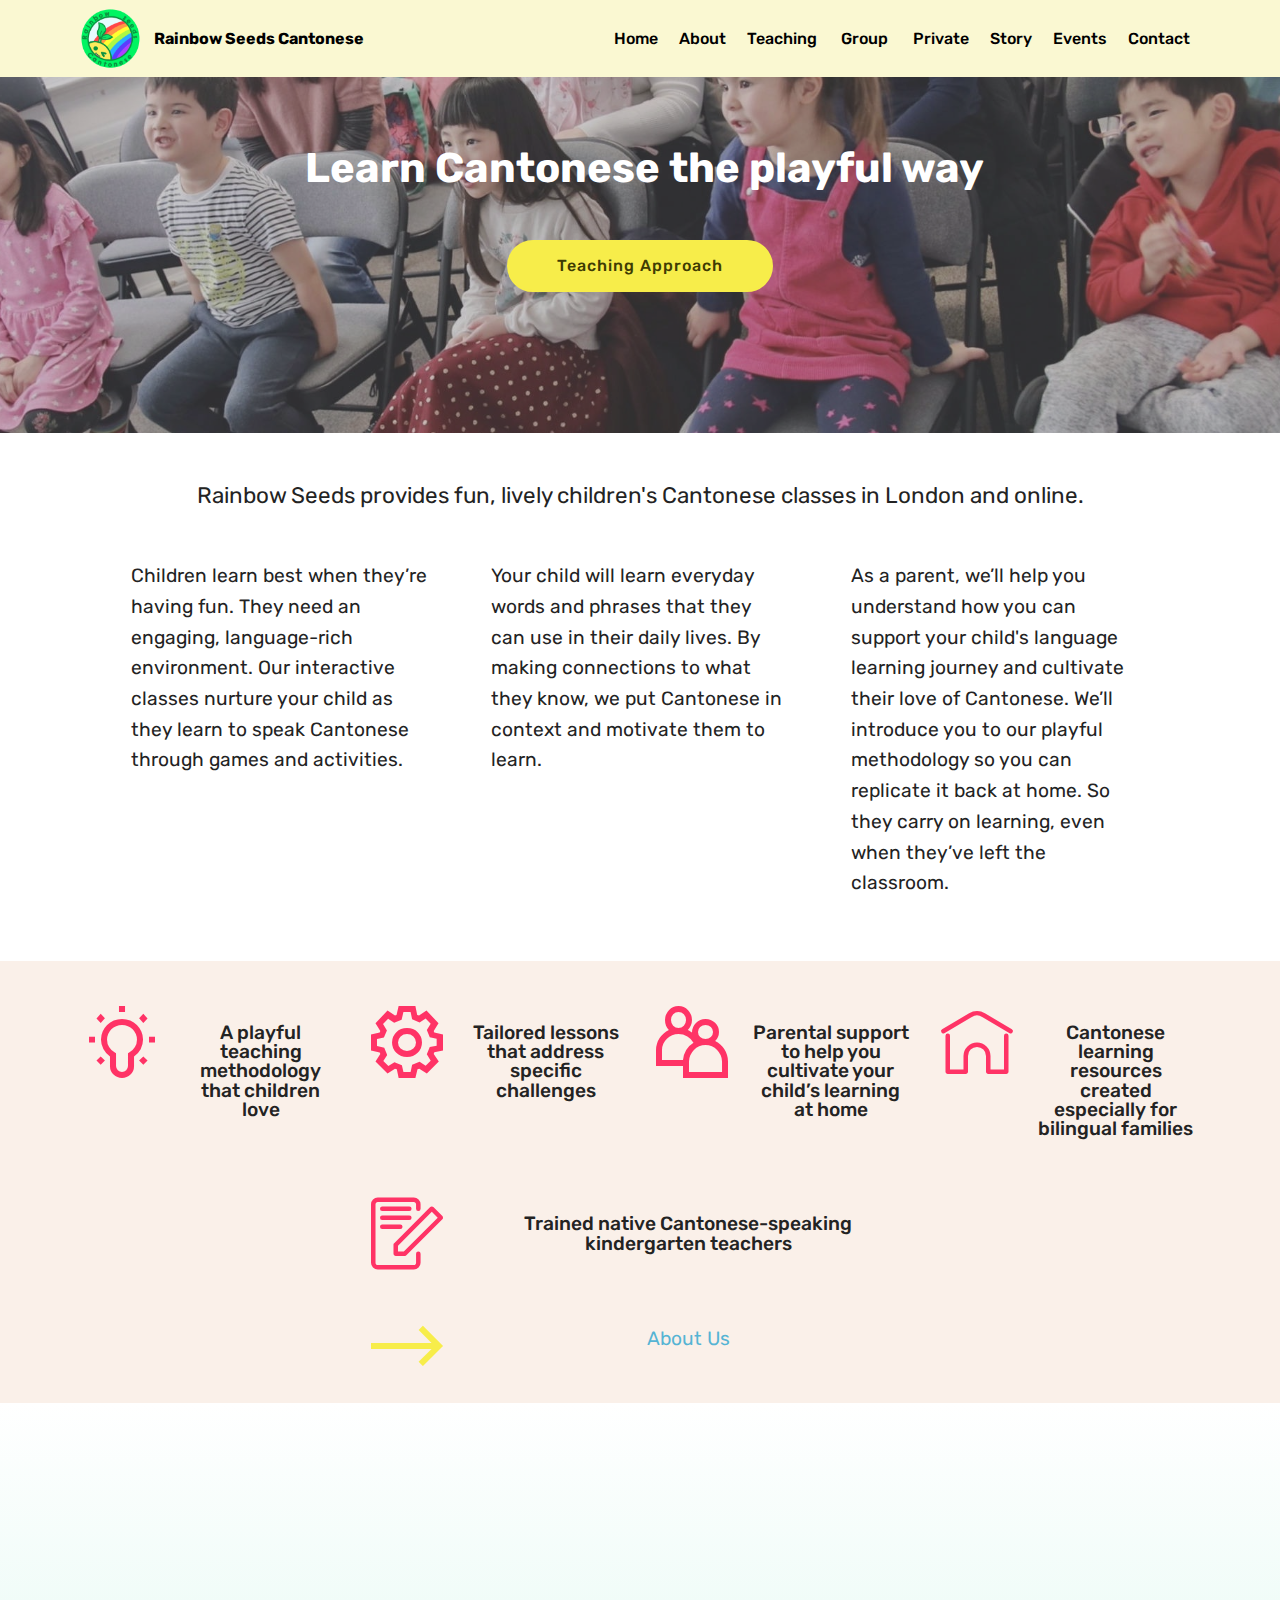
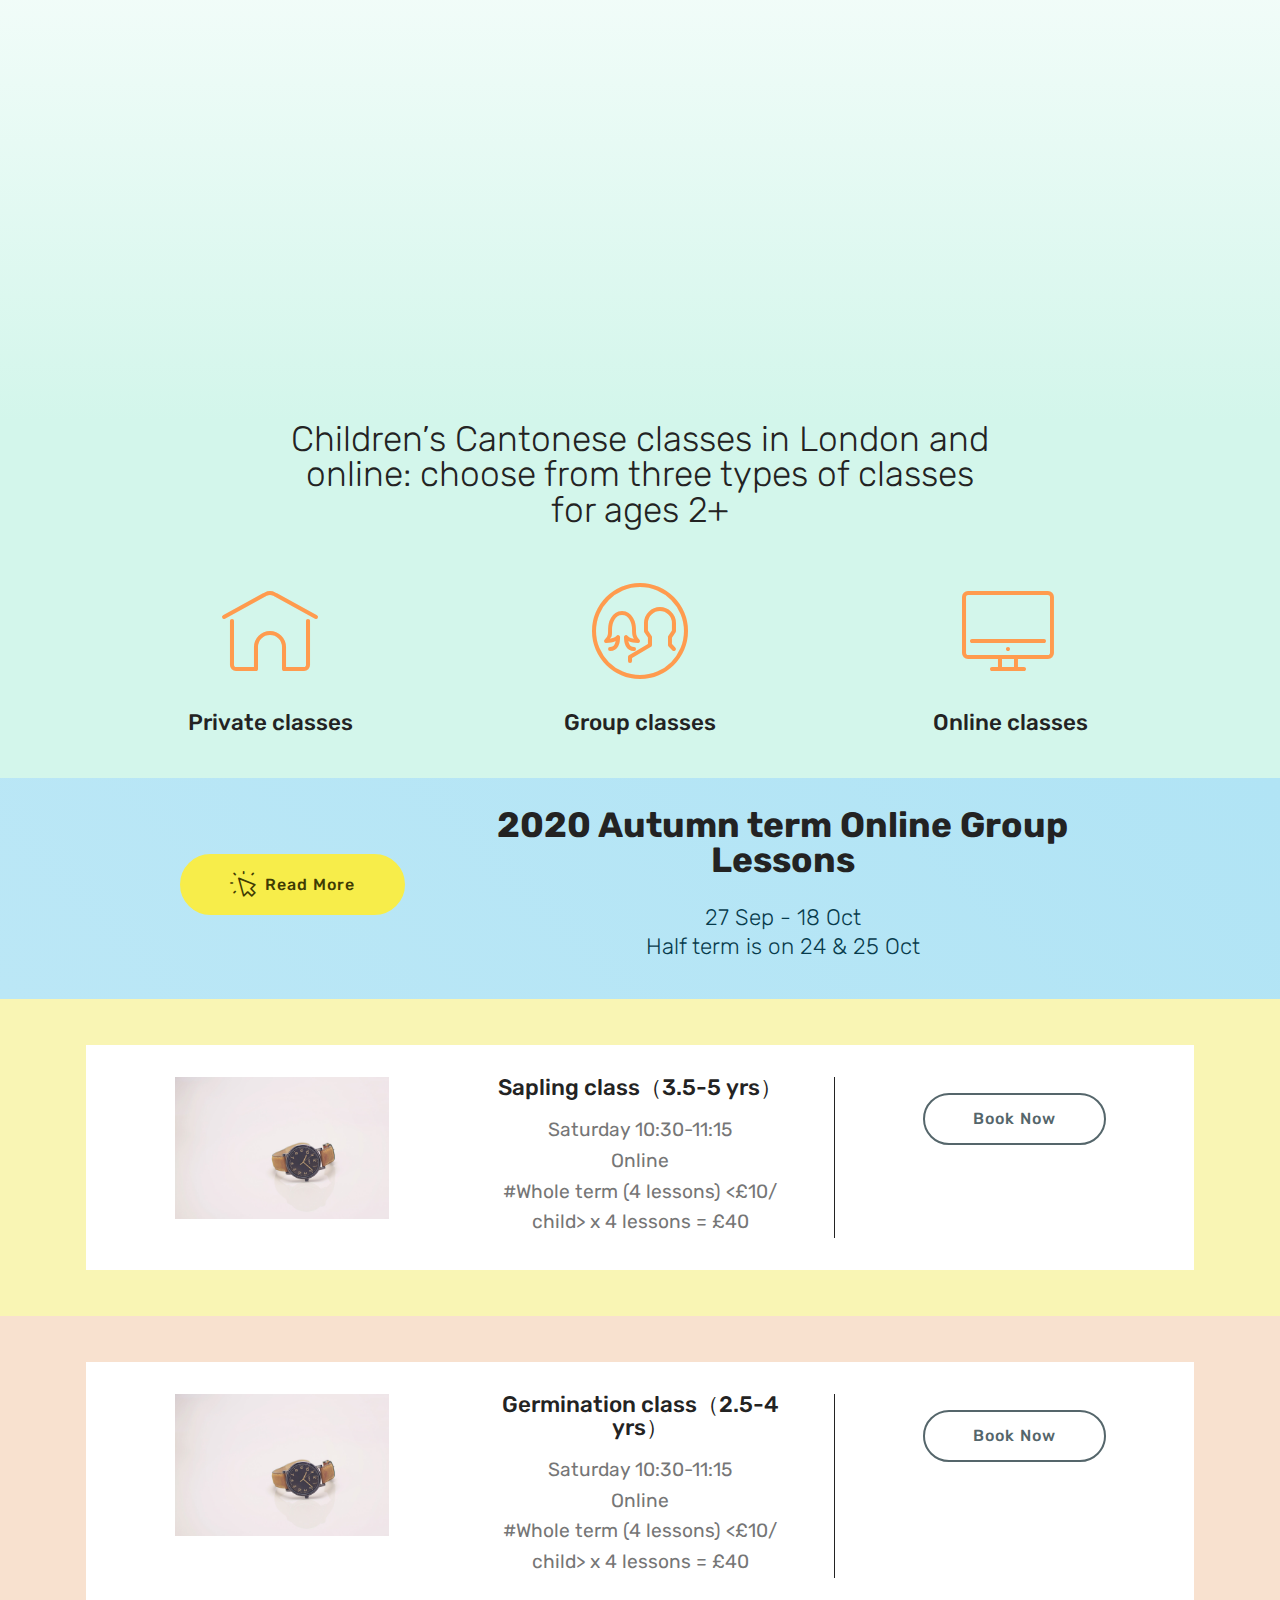
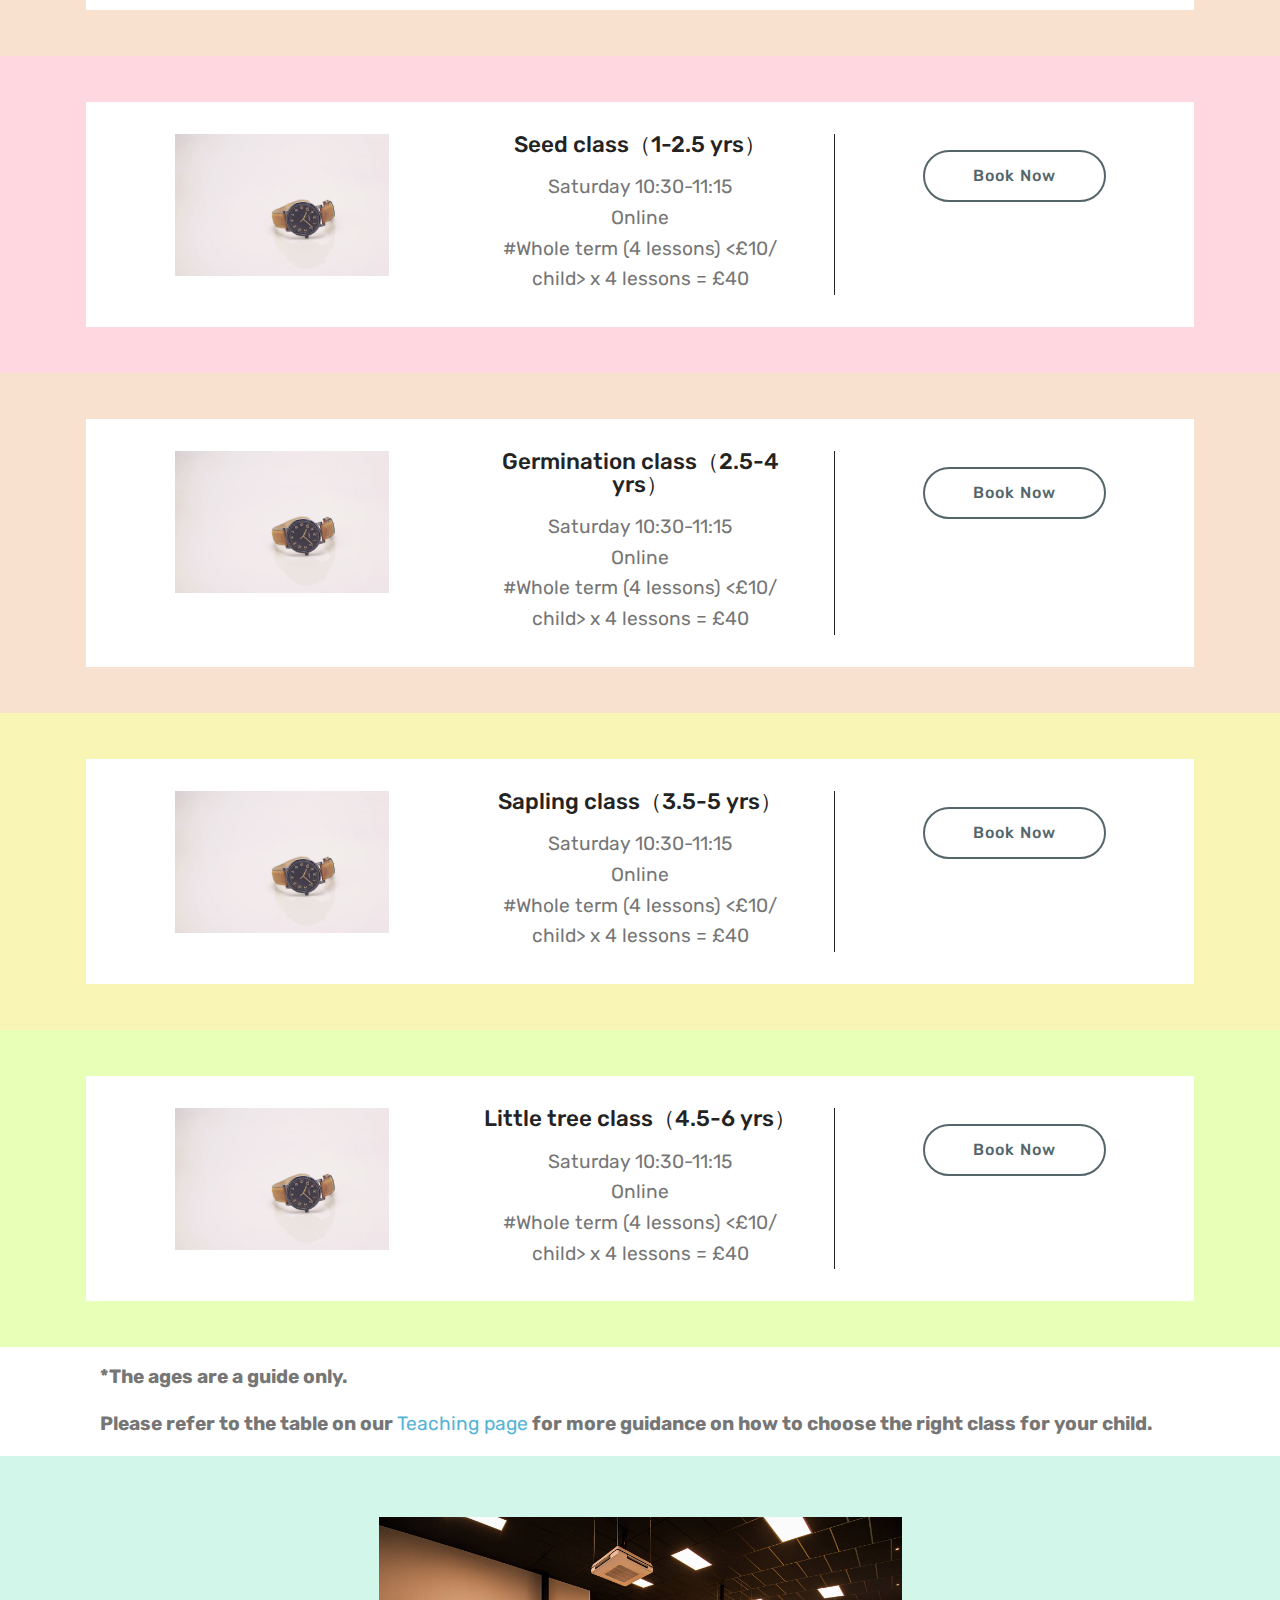
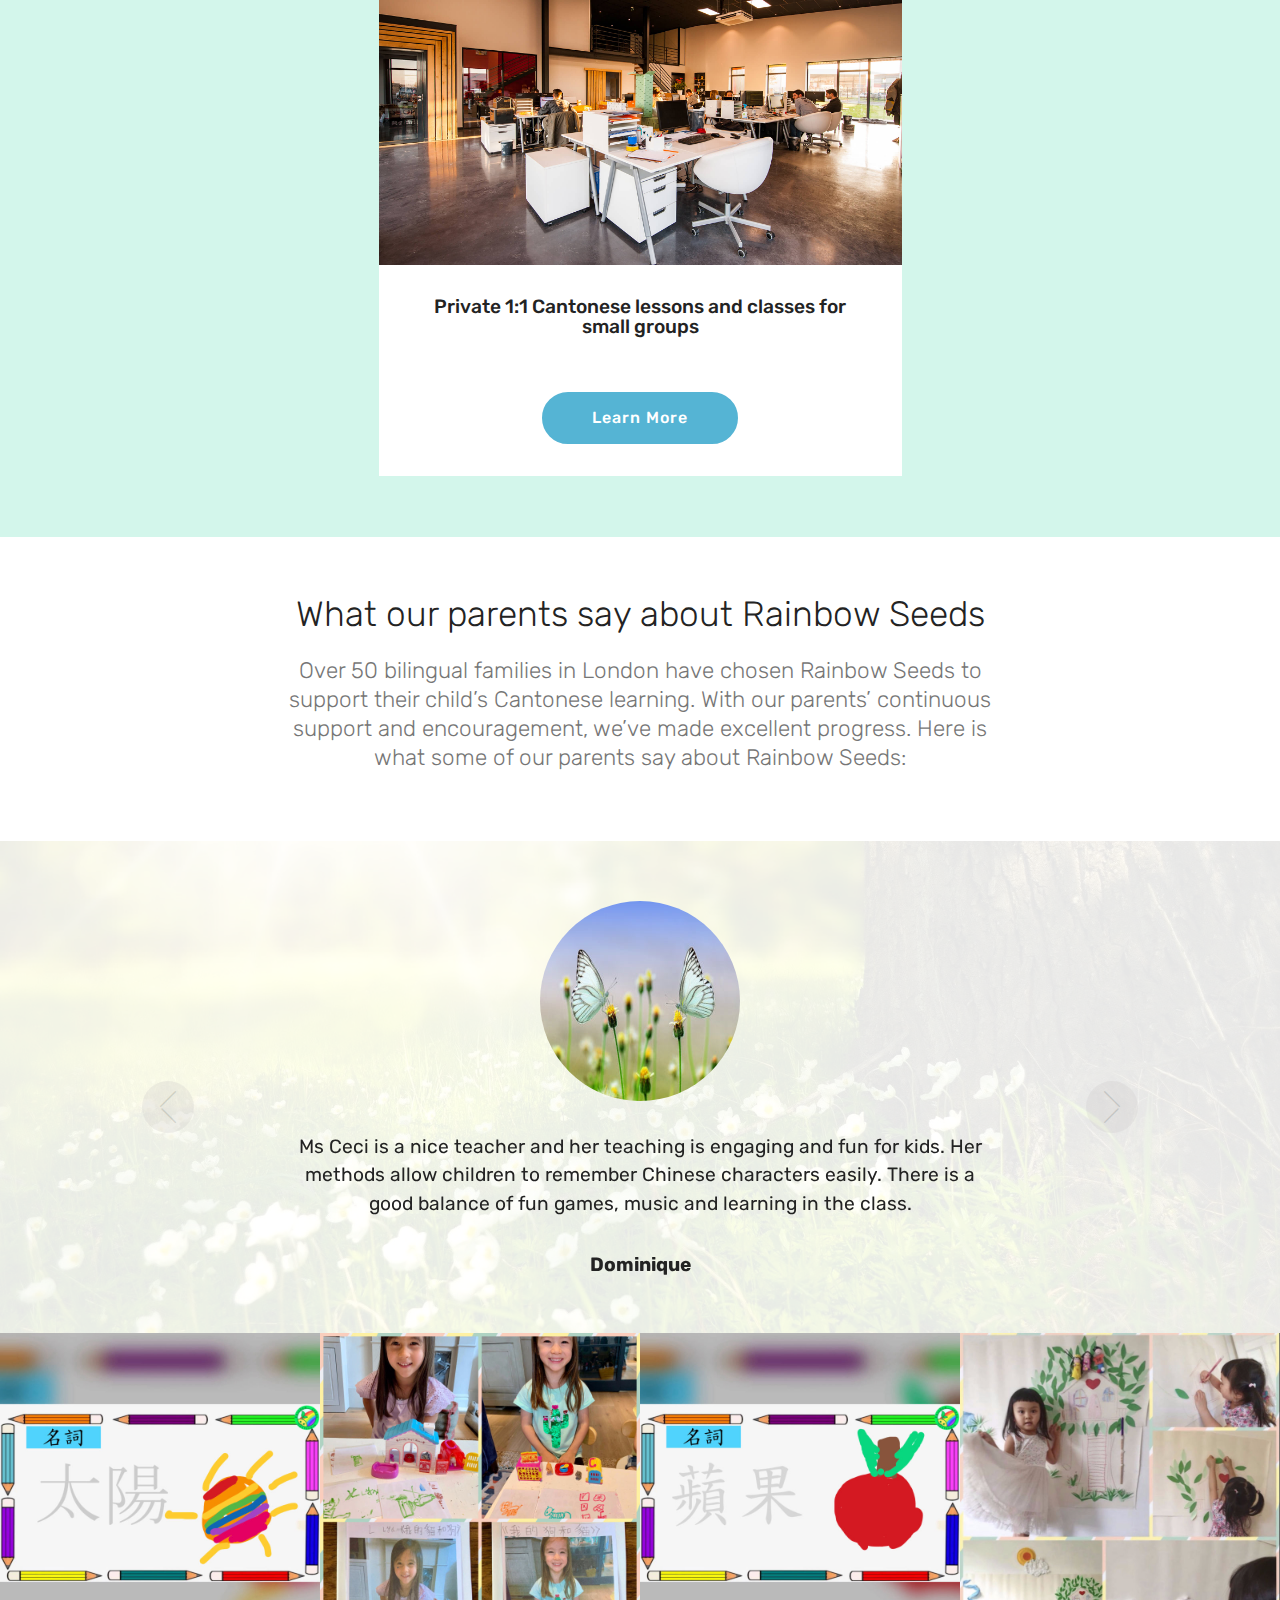
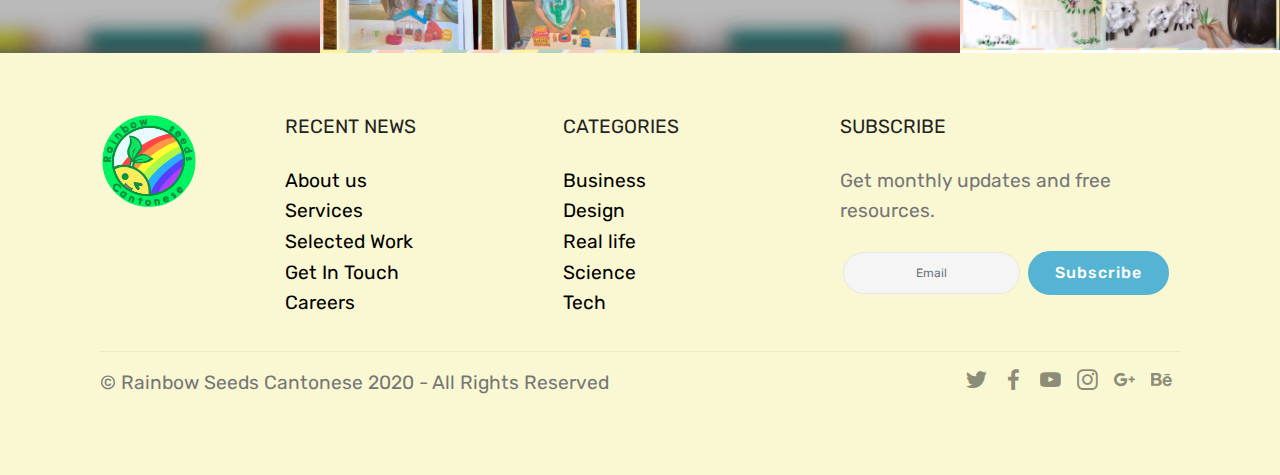
==== index.html @ 68801e4e "1" ====
<!DOCTYPE html>
<html  >
<head>
  <!-- Site made with Mobirise Website Builder v4.12.1, https://mobirise.com -->
  <meta charset="UTF-8">
  <meta http-equiv="X-UA-Compatible" content="IE=edge">
  <meta name="generator" content="Mobirise v4.12.1, mobirise.com">
  <meta name="viewport" content="width=device-width, initial-scale=1, minimum-scale=1">
  <link rel="shortcut icon" href="assets/images/rainbow-logo-3-96x95.png" type="image/x-icon">
  <meta name="description" content="">
  
  <title>Home</title>
  <link rel="stylesheet" href="assets/web/assets/mobirise-icons2/mobirise2.css">
  <link rel="stylesheet" href="assets/web/assets/mobirise-icons-bold/mobirise-icons-bold.css">
  <link rel="stylesheet" href="assets/web/assets/mobirise-icons/mobirise-icons.css">
  <link rel="stylesheet" href="assets/bootstrap/css/bootstrap.min.css">
  <link rel="stylesheet" href="assets/bootstrap/css/bootstrap-grid.min.css">
  <link rel="stylesheet" href="assets/bootstrap/css/bootstrap-reboot.min.css">
  <link rel="stylesheet" href="assets/dropdown/css/style.css">
  <link rel="stylesheet" href="assets/tether/tether.min.css">
  <link rel="stylesheet" href="assets/socicon/css/styles.css">
  <link rel="stylesheet" href="assets/theme/css/style.css">
  <link rel="stylesheet" href="assets/gallery/style.css">
  <link rel="preload" as="style" href="assets/mobirise/css/mbr-additional.css"><link rel="stylesheet" href="assets/mobirise/css/mbr-additional.css" type="text/css">
  
  
  
</head>
<body>
  <section class="menu cid-rRq82PqQo5" once="menu" id="menu2-f">

    

    <nav class="navbar navbar-expand beta-menu navbar-dropdown align-items-center navbar-toggleable-sm">
        <button class="navbar-toggler navbar-toggler-right" type="button" data-toggle="collapse" data-target="#navbarSupportedContent" aria-controls="navbarSupportedContent" aria-expanded="false" aria-label="Toggle navigation">
            <div class="hamburger">
                <span></span>
                <span></span>
                <span></span>
                <span></span>
            </div>
        </button>
        <div class="menu-logo">
            <div class="navbar-brand">
                <span class="navbar-logo">
                    <a href="index.html">
                        <img src="assets/images/rainbow-logo-3-96x95.png" alt="Mobirise" title="" style="height: 3.8rem;">
                    </a>
                </span>
                <span class="navbar-caption-wrap"><a class="navbar-caption text-black display-4" href="https://mobirise.co">
                        Rainbow Seeds Cantonese</a></span>
            </div>
        </div>
        <div class="collapse navbar-collapse" id="navbarSupportedContent">
            <ul class="navbar-nav nav-dropdown nav-right" data-app-modern-menu="true"><li class="nav-item">
                    <a class="nav-link link text-black display-4" href="index.html">Home</a>
                </li><li class="nav-item"><a class="nav-link link text-black display-4" href="About.html">
                        About</a></li><li class="nav-item"><a class="nav-link link text-black display-4" href="page2.html" aria-expanded="false">Teaching</a></li><li class="nav-item"><a class="nav-link link text-black display-4" href="page5.html" aria-expanded="false">&nbsp;Group&nbsp;</a></li>
                <li class="nav-item"><a class="nav-link link text-black display-4" href="page3.html" aria-expanded="false">Private</a></li><li class="nav-item"><a class="nav-link link text-black display-4" href="page8.html" aria-expanded="false">Story</a></li><li class="nav-item"><a class="nav-link link text-black display-4" href="page6.html" aria-expanded="false">Events</a></li><li class="nav-item"><a class="nav-link link text-black display-4" href="page9.html" aria-expanded="false">Contact</a></li></ul>
            
        </div>
    </nav>
</section>

<section class="engine"><a href="https://mobirise.info/a">online site builder</a></section><section class="header1 cid-rRpYpA9rGK" id="header1-d">

    

    <div class="mbr-overlay" style="opacity: 0.4; background-color: rgb(118, 118, 118);">
    </div>

    <div class="container">
        <div class="row justify-content-md-center">
            <div class="mbr-white col-md-10">
                
                
                <p class="mbr-text align-center pb-3 mbr-fonts-style display-1"><strong>&nbsp;Learn  Cantonese&nbsp;the playful way</strong></p>
                <div class="mbr-section-btn align-center"><a class="btn btn-md btn-success display-4" href="page2.html">Teaching Approach</a></div>
            </div>
        </div>
    </div>

</section>

<section class="mbr-section article content1 cid-s3rxHN71rG" id="content1-4k">
    
     

    <div class="container">
        <div class="media-container-row">
            <div class="mbr-text col-12 mbr-fonts-style display-5 col-md-12"><p>Rainbow Seeds provides fun, lively children's Cantonese classes in London and online.</p></div>
        </div>
    </div>
</section>

<section class="mbr-section article content14 cid-sbT1xbpCJq" id="content14-6c">
      
     

    <div class="container">
        <div class="media-container-row">
            <div class="row col-12 col-md-12">
                <div class="col-12 mbr-text mbr-fonts-style col-md-4 display-7">
                     <p class="p-3">Children learn best when they’re having fun. They need an engaging, language-rich environment. Our interactive classes nurture your child as they learn to speak Cantonese through games and activities.</p>
                </div>
                <div class="col-12 mbr-text mbr-fonts-style display-7 col-md-4">
                     <p class="p-3">Your child will learn everyday words and phrases that they can use in their daily lives. By making connections to what they know, we put Cantonese in context and motivate them to learn.</p>
                </div>
                <div class="col-12 col-md-4 mbr-text mbr-fonts-style display-7">
                     <p class="p-3">As a parent, we’ll help you understand how you can support your child's language learning journey and cultivate their love of Cantonese. We’ll introduce you to our playful methodology so you can replicate it back at home. So they carry on learning, even when they’ve left the classroom.&nbsp;</p>
                </div>
            </div>
        </div>
    </div>
</section>

<section class="features9 cid-s8yfQLCF0m" id="features9-54">

    

    
    <div class="container">
        <div class="row justify-content-center">
            <div class="card p-3 col-12 col-md-6 col-lg-3">
                <div class="media-container-row">
                    <div class="card-img pr-2">
                        <span class="mbr-iconfont mobi-mbri-idea mobi-mbri" style="color: rgb(255, 51, 102); fill: rgb(255, 51, 102);"></span>
                    </div>
                    <div class="card-box">
                        <h4 class="card-title py-3 mbr-fonts-style display-7">A playful teaching methodology that children love</h4>
                        
                    </div>
                </div>
            </div>

            <div class="card p-3 col-12 col-md-6 col-lg-3">
                <div class="media-container-row">
                    <div class="card-img pr-2">
                        <span class="mbr-iconfont mobi-mbri-setting mobi-mbri" style="color: rgb(255, 51, 102); fill: rgb(255, 51, 102);"></span>
                    </div>
                    <div class="card-box">
                        <h4 class="card-title py-3 mbr-fonts-style display-7">Tailored lessons that address specific challenges</h4>
                        
                    </div>
                </div>
            </div>

            <div class="card p-3 col-12 col-md-6 col-lg-3">
                <div class="media-container-row">
                    <div class="card-img pr-2">
                        <span class="mbr-iconfont mobi-mbri-users mobi-mbri" style="color: rgb(255, 51, 102); fill: rgb(255, 51, 102);"></span>
                    </div>
                    <div class="card-box">
                        <h4 class="card-title py-3 mbr-fonts-style display-7">Parental support to help you cultivate your child’s learning at home</h4>
                        
                    </div>
                </div>
            </div>

            <div class="card p-3 col-12 col-md-6 col-lg-3">
                <div class="media-container-row">
                    <div class="card-img pr-2">
                        <span class="mbr-iconfont mbrib-home" style="color: rgb(255, 51, 102); fill: rgb(255, 51, 102);"></span>
                    </div>
                    <div class="card-box">
                        <h4 class="card-title py-3 mbr-fonts-style display-7">Cantonese learning resources created especially for bilingual families<br></h4>
                        
                    </div>
                </div>
            </div>
        </div>
    </div>
</section>

<section class="features9 cid-sbIiJCzI14" id="features9-5w">

    

    
    <div class="container">
        <div class="row justify-content-center">
            <div class="card p-3 col-12 col-md-6">
                <div class="media-container-row">
                    <div class="card-img pr-2">
                        <span class="mbr-iconfont mbrib-edit" style="color: rgb(255, 51, 102); fill: rgb(255, 51, 102);"></span>
                    </div>
                    <div class="card-box">
                        <h4 class="card-title py-3 mbr-fonts-style display-7">Trained native Cantonese-speaking kindergarten teachers</h4>
                        
                    </div>
                </div>
            </div>

            

            

            
        </div>
    </div>
</section>

<section class="features9 cid-s8yff3QipQ" id="features9-53">

    

    
    <div class="container">
        <div class="row justify-content-center">
            <div class="card p-3 col-12 col-md-6">
                <div class="media-container-row">
                    <div class="card-img pr-2">
                        <span class="mbr-iconfont mobi-mbri-right mobi-mbri" style="color: rgb(247, 237, 74); fill: rgb(247, 237, 74);"></span>
                    </div>
                    <div class="card-box">
                        <h4 class="card-title py-3 mbr-fonts-style display-7">
                            <a href="About.html">About Us</a></h4>
                        
                    </div>
                </div>
            </div>

            

            

            
        </div>
    </div>
</section>

<section class="cid-s3rwR3ZLrj" id="video3-4j">

    
    
    <figure class="mbr-figure align-center container">
        <div class="video-block" style="width: 80%;">
            <div><iframe class="mbr-embedded-video" src="https://www.youtube.com/embed/F_cQbZN-G18?rel=0&amp;amp;showinfo=0&amp;autoplay=1&amp;loop=0" width="1280" height="720" frameborder="0" allowfullscreen></iframe></div>
        </div>
    </figure>
</section>

<section class="mbr-section content4 cid-rRsURN9MPL" id="content4-15">

    

    <div class="container">
        <div class="media-container-row">
            <div class="title col-12 col-md-8">
                <h2 class="align-center pb-3 mbr-fonts-style display-2">Children’s Cantonese classes in London and online: choose from three types of classes for ages 2+</h2>
                
                
            </div>
        </div>
    </div>
</section>

<section class="features1 cid-rRt0SXyBQu" id="features1-16">
    
    

    
    <div class="container">
        <div class="media-container-row">

            <div class="card p-3 col-12 col-md-6 col-lg-4">
                <div class="card-img pb-3">
                    <a href="page3.html"><span class="mbr-iconfont mbri-home" style="color: rgb(255, 155, 78); fill: rgb(255, 155, 78);"></span></a>
                </div>
                <div class="card-box">
                    <h4 class="card-title py-3 mbr-fonts-style display-5">
                        Private classes<br></h4>
                    
                </div>
            </div>

            <div class="card p-3 col-12 col-md-6 col-lg-4">
                <div class="card-img pb-3">
                    <a href="page5.html"><span class="mbr-iconfont mbri-users" style="color: rgb(255, 155, 78); fill: rgb(255, 155, 78);"></span></a>
                </div>
                <div class="card-box">
                    <h4 class="card-title py-3 mbr-fonts-style display-5">
                        Group classes</h4>
                    
                </div>
            </div>

            <div class="card p-3 col-12 col-md-6 col-lg-4">
                <div class="card-img pb-3">
                    <span class="mbr-iconfont mbri-desktop" style="color: rgb(255, 155, 78); fill: rgb(255, 155, 78);"></span>
                </div>
                <div class="card-box">
                    <h4 class="card-title py-3 mbr-fonts-style display-5">
                        Online classes</h4>
                    
                </div>
            </div>

            

        </div>

    </div>

</section>

<section class="mbr-section info2 cid-s8sSr54aOU" id="info2-4v">

    

    

    <div class="container">
        <div class="row main justify-content-center">
            <div class="media-container-column col-12 col-lg-3 col-md-4">
                <div class="mbr-section-btn align-left py-4"><a class="btn btn-success display-4" href="page5.html"><span class="mbrib-cursor-click mbr-iconfont mbr-iconfont-btn"></span>
                    Read More</a></div>
            </div>
            <div class="media-container-column title col-12 col-lg-7 col-md-6">
                <h2 class="align-right mbr-bold mbr-white pb-3 mbr-fonts-style display-2">2020 Autumn term Online Group Lessons</h2>
                <h3 class="mbr-section-subtitle align-right mbr-light mbr-white mbr-fonts-style display-5">27 Sep - 18 Oct<br>Half term is on 24 &amp; 25 Oct</h3>
            </div>
        </div>
    </div>
</section>

<section class="services4 cid-s8sREpVreC" xmlns="http://www.w3.org/1999/html" id="services4-4t">
    <!---->
    
    <!---->
    <!--Overlay-->
    
    <!--Container-->
    <div class="container">
        <div class="row">
            <!--Card-1-->
            <div class="card p-3 col-12">
                <div class="card-wrapper media-container-row media-container-row">
                    <div class="card-box">
                        <div class="row">
                            <div class="col-12 col-md-12 col-lg-4">
                                <div class="wrapper">
                                    <!--Image-->
                                    <div class="mbr-figure" style="width: 65%;">
                                        <img src="assets/images/product1.jpg" alt="Mobirise">
                                    </div>
                                </div>
                            </div>
                            <div class="col-12 col-md-7 col-lg-4">
                                <div class="wrapper col-left">
                                    <!--Title-->
                                    <h4 class="card-title mbr-fonts-style display-5">Sapling class（3.5-5 yrs）</h4>
                                    <!--Subtitle-->
                                    <p class="mbr-text mbr-fonts-style pt-3 display-7">
                                        Saturday 10:30-11:15<br>Online<br>#Whole term (4 lessons) &lt;£10/ child&gt; x 4 lessons = £40<br>
                                    </p>
                                </div>
                            </div>
                            <div class="col-12 col-md-5 col-lg-4">
                                <div class="wrapper border_wrapper">
                                    <!--Cost-->
                                    
                                    <!--Btn-->
                                    <div class="mbr-section-btn col-right align-center"><a href="https://mobirise.co" class="btn btn-warning-outline m-0 display-4">
                                            Book Now
                                        </a></div>
                                </div>
                            </div>
                        </div>
                    </div>
                </div>
            </div>
            <!--Card-2-->
            
            <!--Card-3-->
            
        </div>
    </div>
</section>

<section class="services4 cid-sdabSyvRMl" xmlns="http://www.w3.org/1999/html" id="services4-7r">
    <!---->
    
    <!---->
    <!--Overlay-->
    
    <!--Container-->
    <div class="container">
        <div class="row">
            <!--Card-1-->
            <div class="card p-3 col-12">
                <div class="card-wrapper media-container-row media-container-row">
                    <div class="card-box">
                        <div class="row">
                            <div class="col-12 col-md-12 col-lg-4">
                                <div class="wrapper">
                                    <!--Image-->
                                    <div class="mbr-figure" style="width: 65%;">
                                        <img src="assets/images/product15.jpg" alt="Mobirise">
                                    </div>
                                </div>
                            </div>
                            <div class="col-12 col-md-7 col-lg-4">
                                <div class="wrapper col-left">
                                    <!--Title-->
                                    <h4 class="card-title mbr-fonts-style display-5">Germination class（2.5-4 yrs）</h4>
                                    <!--Subtitle-->
                                    <p class="mbr-text mbr-fonts-style pt-3 display-7">
                                        Saturday 10:30-11:15<br>Online<br>#Whole term (4 lessons) &lt;£10/ child&gt; x 4 lessons = £40<br>
                                    </p>
                                </div>
                            </div>
                            <div class="col-12 col-md-5 col-lg-4">
                                <div class="wrapper border_wrapper">
                                    <!--Cost-->
                                    
                                    <!--Btn-->
                                    <div class="mbr-section-btn col-right align-center"><a href="https://mobirise.co" class="btn btn-warning-outline m-0 display-4">
                                            Book Now
                                        </a></div>
                                </div>
                            </div>
                        </div>
                    </div>
                </div>
            </div>
            <!--Card-2-->
            
            <!--Card-3-->
            
        </div>
    </div>
</section>

<section class="services4 cid-sdabThzFgK" xmlns="http://www.w3.org/1999/html" id="services4-7s">
    <!---->
    
    <!---->
    <!--Overlay-->
    
    <!--Container-->
    <div class="container">
        <div class="row">
            <!--Card-1-->
            <div class="card p-3 col-12">
                <div class="card-wrapper media-container-row media-container-row">
                    <div class="card-box">
                        <div class="row">
                            <div class="col-12 col-md-12 col-lg-4">
                                <div class="wrapper">
                                    <!--Image-->
                                    <div class="mbr-figure" style="width: 65%;">
                                        <img src="assets/images/product15.jpg" alt="Mobirise">
                                    </div>
                                </div>
                            </div>
                            <div class="col-12 col-md-7 col-lg-4">
                                <div class="wrapper col-left">
                                    <!--Title-->
                                    <h4 class="card-title mbr-fonts-style display-5">Seed class（1-2.5 yrs）</h4>
                                    <!--Subtitle-->
                                    <p class="mbr-text mbr-fonts-style pt-3 display-7">
                                        Saturday 10:30-11:15<br>Online<br>#Whole term (4 lessons) &lt;£10/ child&gt; x 4 lessons = £40<br>
                                    </p>
                                </div>
                            </div>
                            <div class="col-12 col-md-5 col-lg-4">
                                <div class="wrapper border_wrapper">
                                    <!--Cost-->
                                    
                                    <!--Btn-->
                                    <div class="mbr-section-btn col-right align-center"><a href="https://mobirise.co" class="btn btn-warning-outline m-0 display-4">
                                            Book Now
                                        </a></div>
                                </div>
                            </div>
                        </div>
                    </div>
                </div>
            </div>
            <!--Card-2-->
            
            <!--Card-3-->
            
        </div>
    </div>
</section>

<section class="services4 cid-sdacVhGAgJ" xmlns="http://www.w3.org/1999/html" id="services4-7t">
    <!---->
    
    <!---->
    <!--Overlay-->
    
    <!--Container-->
    <div class="container">
        <div class="row">
            <!--Card-1-->
            <div class="card p-3 col-12">
                <div class="card-wrapper media-container-row media-container-row">
                    <div class="card-box">
                        <div class="row">
                            <div class="col-12 col-md-12 col-lg-4">
                                <div class="wrapper">
                                    <!--Image-->
                                    <div class="mbr-figure" style="width: 65%;">
                                        <img src="assets/images/product15.jpg" alt="Mobirise">
                                    </div>
                                </div>
                            </div>
                            <div class="col-12 col-md-7 col-lg-4">
                                <div class="wrapper col-left">
                                    <!--Title-->
                                    <h4 class="card-title mbr-fonts-style display-5">Germination class（2.5-4 yrs）</h4>
                                    <!--Subtitle-->
                                    <p class="mbr-text mbr-fonts-style pt-3 display-7">
                                        Saturday 10:30-11:15<br>Online<br>#Whole term (4 lessons) &lt;£10/ child&gt; x 4 lessons = £40<br>
                                    </p>
                                </div>
                            </div>
                            <div class="col-12 col-md-5 col-lg-4">
                                <div class="wrapper border_wrapper">
                                    <!--Cost-->
                                    
                                    <!--Btn-->
                                    <div class="mbr-section-btn col-right align-center"><a href="https://mobirise.co" class="btn btn-warning-outline m-0 display-4">
                                            Book Now
                                        </a></div>
                                </div>
                            </div>
                        </div>
                    </div>
                </div>
            </div>
            <!--Card-2-->
            
            <!--Card-3-->
            
        </div>
    </div>
</section>

<section class="services4 cid-sdacVOyzbu" xmlns="http://www.w3.org/1999/html" id="services4-7u">
    <!---->
    
    <!---->
    <!--Overlay-->
    
    <!--Container-->
    <div class="container">
        <div class="row">
            <!--Card-1-->
            <div class="card p-3 col-12">
                <div class="card-wrapper media-container-row media-container-row">
                    <div class="card-box">
                        <div class="row">
                            <div class="col-12 col-md-12 col-lg-4">
                                <div class="wrapper">
                                    <!--Image-->
                                    <div class="mbr-figure" style="width: 65%;">
                                        <img src="assets/images/product15.jpg" alt="Mobirise">
                                    </div>
                                </div>
                            </div>
                            <div class="col-12 col-md-7 col-lg-4">
                                <div class="wrapper col-left">
                                    <!--Title-->
                                    <h4 class="card-title mbr-fonts-style display-5">Sapling class（3.5-5 yrs）</h4>
                                    <!--Subtitle-->
                                    <p class="mbr-text mbr-fonts-style pt-3 display-7">
                                        Saturday 10:30-11:15<br>Online<br>#Whole term (4 lessons) &lt;£10/ child&gt; x 4 lessons = £40<br>
                                    </p>
                                </div>
                            </div>
                            <div class="col-12 col-md-5 col-lg-4">
                                <div class="wrapper border_wrapper">
                                    <!--Cost-->
                                    
                                    <!--Btn-->
                                    <div class="mbr-section-btn col-right align-center"><a href="https://mobirise.co" class="btn btn-warning-outline m-0 display-4">
                                            Book Now
                                        </a></div>
                                </div>
                            </div>
                        </div>
                    </div>
                </div>
            </div>
            <!--Card-2-->
            
            <!--Card-3-->
            
        </div>
    </div>
</section>

<section class="services4 cid-sdacXrBMGx" xmlns="http://www.w3.org/1999/html" id="services4-7v">
    <!---->
    
    <!---->
    <!--Overlay-->
    
    <!--Container-->
    <div class="container">
        <div class="row">
            <!--Card-1-->
            <div class="card p-3 col-12">
                <div class="card-wrapper media-container-row media-container-row">
                    <div class="card-box">
                        <div class="row">
                            <div class="col-12 col-md-12 col-lg-4">
                                <div class="wrapper">
                                    <!--Image-->
                                    <div class="mbr-figure" style="width: 65%;">
                                        <img src="assets/images/product15.jpg" alt="Mobirise">
                                    </div>
                                </div>
                            </div>
                            <div class="col-12 col-md-7 col-lg-4">
                                <div class="wrapper col-left">
                                    <!--Title-->
                                    <h4 class="card-title mbr-fonts-style display-5">Little tree class（4.5-6 yrs）</h4>
                                    <!--Subtitle-->
                                    <p class="mbr-text mbr-fonts-style pt-3 display-7">
                                        Saturday 10:30-11:15<br>Online<br>#Whole term (4 lessons) &lt;£10/ child&gt; x 4 lessons = £40<br>
                                    </p>
                                </div>
                            </div>
                            <div class="col-12 col-md-5 col-lg-4">
                                <div class="wrapper border_wrapper">
                                    <!--Cost-->
                                    
                                    <!--Btn-->
                                    <div class="mbr-section-btn col-right align-center"><a href="https://mobirise.co" class="btn btn-warning-outline m-0 display-4">
                                            Book Now
                                        </a></div>
                                </div>
                            </div>
                        </div>
                    </div>
                </div>
            </div>
            <!--Card-2-->
            
            <!--Card-3-->
            
        </div>
    </div>
</section>

<section class="mbr-section article content1 cid-sbTbCYfO50" id="content1-6e">
    
     

    <div class="container">
        <div class="media-container-row">
            <div class="mbr-text col-12 mbr-fonts-style display-7 col-md-12"><p><strong>*The ages are a guide only. </strong></p><p><strong>Please refer to the table on our <a href="page2.html">Teaching page</a> for more guidance on how to choose the right class for your child.</strong></p></div>
        </div>
    </div>
</section>

<section class="features3 cid-rRqMLbOkGE" id="features3-q">

    

    
    <div class="container">
        <div class="media-container-row">
            <div class="card p-3 col-12 col-md-6">
                <div class="card-wrapper">
                    <div class="card-img">
                        <img src="assets/images/background1.jpg" alt="Mobirise">
                    </div>
                    <div class="card-box">
                        <h4 class="card-title mbr-fonts-style display-7">Private 1:1 Cantonese lessons and classes for small groups</h4>
                        <p class="mbr-text mbr-fonts-style display-7"></p>
                    </div>
                    <div class="mbr-section-btn text-center"><a href="page3.html" class="btn btn-primary display-4">
                            Learn More
                        </a></div>
                </div>
            </div>

            

            

            
        </div>
    </div>
</section>

<section class="mbr-section content4 cid-sdafIYBLeC" id="content4-7y">

    

    <div class="container">
        <div class="media-container-row">
            <div class="title col-12 col-md-8">
                <h2 class="align-center pb-3 mbr-fonts-style display-2">What our parents say about Rainbow Seeds</h2>
                <h3 class="mbr-section-subtitle align-center mbr-light mbr-fonts-style display-5">Over 50 bilingual families in London have chosen Rainbow Seeds to support their child’s Cantonese learning. With our parents’ continuous support and encouragement, we’ve made excellent progress. Here is what some of our parents say about Rainbow Seeds:</h3>
                
            </div>
        </div>
    </div>
</section>

<section class="carousel slide testimonials-slider cid-sdafJt7LAc" data-interval="false" id="testimonials-slider1-7z">
    
    

    <div class="mbr-overlay" style="opacity: 0.9; background-color: rgb(255, 255, 255);">
    </div>

    <div class="container text-center">
        

        <div class="carousel slide" role="listbox" data-pause="true" data-keyboard="false" data-ride="carousel" data-interval="5000">
            <div class="carousel-inner">
                
                
            <div class="carousel-item">
                    <div class="user col-md-8">
                        <div class="user_image">
                            <img src="assets/images/mbr-400x267.jpg" alt="" title="">
                        </div>
                        <div class="user_text pb-3">
                            <p class="mbr-fonts-style display-7">
                                Ms Ceci is a nice teacher and her teaching is engaging and fun for kids. Her methods allow children to remember Chinese characters easily. There is a good balance of fun games, music and learning in the class.
                            </p>
                        </div>
                        <div class="user_name mbr-bold pb-2 mbr-fonts-style display-7">
                            Dominique
                        </div>
                        
                    </div>
                </div><div class="carousel-item">
                    <div class="user col-md-8">
                        <div class="user_image">
                            <img src="assets/images/mbr-1-400x267.jpg" alt="" title="">
                        </div>
                        <div class="user_text pb-3">
                            <p class="mbr-fonts-style display-7">I highly recommend Ms. Ceci Pang and her teaching methodology. She has been teaching my twin girls since they were about 2 years old (now 3.5 years old) and we have seen significant progress. Her classes are fun and creative.<br></p>
                        </div>
                        <div class="user_name mbr-bold pb-2 mbr-fonts-style display-7">
                            Leslie
                        </div>
                        
                    </div>
                </div><div class="carousel-item">
                    <div class="user col-md-8">
                        <div class="user_image">
                            <img src="assets/images/mbr-2-400x267.jpg" alt="" title="">
                        </div>
                        <div class="user_text pb-3">
                            <p class="mbr-fonts-style display-7">
                                I have seen a vast improvement and progress in my children’s Cantonese speaking and vocabulary – this has also been highlighted by family members.
                            </p>
                        </div>
                        <div class="user_name mbr-bold pb-2 mbr-fonts-style display-7">
                            Josephine
                        </div>
                        
                    </div>
                </div><div class="carousel-item">
                    <div class="user col-md-8">
                        <div class="user_image">
                            <img src="assets/images/mbr-3-400x267.jpg" alt="" title="">
                        </div>
                        <div class="user_text pb-3">
                            <p class="mbr-fonts-style display-7">
                                Learning Cantonese through play, unlike typical classes in London. Fun and interactive, covering daily life topics. Best way to learn. We couldn't recommend enough.</p>
                        </div>
                        <div class="user_name mbr-bold pb-2 mbr-fonts-style display-7">Wing Kei</div>
                        
                    </div>
                </div><div class="carousel-item">
                    <div class="user col-md-8">
                        <div class="user_image">
                            <img src="assets/images/mbr-4-400x267.jpg" alt="" title="">
                        </div>
                        <div class="user_text pb-3">
                            <p class="mbr-fonts-style display-7">
                                My son is only 3.5 years old and she manages to keep him engaged and interested even though our lessons are online, which is very difficult to do. She has loads of ideas to make learning fun and she adapts quickly if something doesn't work as expected, by changing the activity or trying a new way to present a topic.
                            </p>
                        </div>
                        <div class="user_name mbr-bold pb-2 mbr-fonts-style display-7">
                            Nicola
                        </div>
                        
                    </div>
                </div></div>

            <div class="carousel-controls">
                <a class="carousel-control-prev" role="button" data-slide="prev">
                  <span aria-hidden="true" class="mbri-arrow-prev mbr-iconfont"></span>
                  <span class="sr-only">Previous</span>
                </a>
                
                <a class="carousel-control-next" role="button" data-slide="next">
                  <span aria-hidden="true" class="mbri-arrow-next mbr-iconfont"></span>
                  <span class="sr-only">Next</span>
                </a>
            </div>
        </div>
    </div>
</section>

<section class="mbr-gallery mbr-slider-carousel cid-rRqOXoUnjv" id="gallery4-z">

    

    <div>
        <div><!-- Gallery --><div class="gallery-row"><div class="mbr-gallery-layout-default"><div><div class="row-first row justify-content-center m-0"><div class="mbr-gallery-item col-lg-3 col-md-6 col-sm-12 p-0" data-video-url="false"><div href="#lb-gallery4-z" data-slide-to="0" data-toggle="modal"><img src="assets/images/img-3181-2000x2000-800x800.jpg" alt="" title=""><span class="icon-focus"></span></div></div><div class="mbr-gallery-item col-lg-3 col-md-6 col-sm-12 p-0" data-video-url="false"><div href="#lb-gallery4-z" data-slide-to="1" data-toggle="modal"><img src="assets/images/img-3051-2000x2000-800x800.jpeg" alt="" title=""><span class="icon-focus"></span></div></div><div class="mbr-gallery-item col-lg-3 col-md-6 col-sm-12 p-0" data-video-url="false"><div href="#lb-gallery4-z" data-slide-to="2" data-toggle="modal"><img src="assets/images/img-2464-2000x2000-800x800.jpg" alt="" title=""><span class="icon-focus"></span></div></div><div class="mbr-gallery-item col-lg-3 col-md-6 col-sm-12 p-0" data-video-url="false"><div href="#lb-gallery4-z" data-slide-to="3" data-toggle="modal"><img src="assets/images/img-4577-1125x1119-800x793.jpeg" alt="" title=""><span class="icon-focus"></span></div></div></div></div><div class="clearfix"></div></div></div><!-- Lightbox --><div data-app-prevent-settings="" class="mbr-slider modal fade carousel slide" tabindex="-1" data-keyboard="true" data-interval="false" id="lb-gallery4-z"><div class="modal-dialog"><div class="modal-content"><div class="modal-body"><div class="carousel-inner"><div class="carousel-item"><img src="assets/images/img-3181-2000x2000.jpg" alt="" title=""></div><div class="carousel-item"><img src="assets/images/img-3051-2000x2000.jpeg" alt="" title=""></div><div class="carousel-item"><img src="assets/images/img-2464-2000x2000.jpg" alt="" title=""></div><div class="carousel-item"><img src="assets/images/img-4577-1125x1119.jpeg" alt="" title=""></div><div class="carousel-item active"><img src="assets/images/background5.jpg" alt="" title=""></div><div class="carousel-item"><img src="assets/images/background6.jpg" alt="" title=""></div><div class="carousel-item"><img src="assets/images/background7.jpg" alt="" title=""></div><div class="carousel-item"><img src="assets/images/background8.jpg" alt="" title=""></div></div><a class="carousel-control carousel-control-prev" role="button" data-slide="prev" href="#lb-gallery4-z"><span class="mbri-left mbr-iconfont" aria-hidden="true"></span><span class="sr-only">Previous</span></a><a class="carousel-control carousel-control-next" role="button" data-slide="next" href="#lb-gallery4-z"><span class="mbri-right mbr-iconfont" aria-hidden="true"></span><span class="sr-only">Next</span></a><a class="close" href="#" role="button" data-dismiss="modal"><span class="sr-only">Close</span></a></div></div></div></div></div>
    </div>

</section>

<section class="footer3 cid-rRqNbhVEUz" id="footer3-r">

    

    

    <div class="container">
        <div class="media-container-row content">
            <div class="col-md-2 col-sm-4">
                <div class="mb-3 img-logo">
                    <a href="https://mobirise.co/">
                         <img src="assets/images/rainbow-logo-3-192x189.png" alt="Mobirise" title="">
                    </a>
                </div>
                <p class="mbr-fonts-style foot-logo display-7"></p>
            </div>
            <div class="col-md-3 col-sm-4">
                <p class="mb-4 mbr-fonts-style foot-title display-7">
                    RECENT NEWS
                </p>
                <p class="mbr-text mbr-links-column mbr-fonts-style display-7">
                    <a href="#" class="text-black">About us</a>
                    <br><a href="#" class="text-black">Services</a>
                    <br><a href="#" class="text-black">Selected Work</a>
                    <br><a href="#" class="text-black">Get In Touch</a>
                    <br><a href="#" class="text-black">Careers</a>
                </p>
            </div>
            <div class="col-md-3 col-sm-4">
                <p class="mb-4 mbr-fonts-style foot-title display-7">
                    CATEGORIES
                </p>
                <p class="mbr-text mbr-fonts-style mbr-links-column display-7">
                    <a href="#" class="text-black">Business</a>
                    <br><a href="#" class="text-black">Design</a>
                    <br><a href="#" class="text-black">Real life</a>
                    <br><a href="#" class="text-black">Science</a>
                    <br><a href="#" class="text-black">Tech</a>
                </p>
            </div>
            <div class="col-md-4 col-sm-12">
                <p class="mb-4 mbr-fonts-style foot-title display-7">
                    SUBSCRIBE
                </p>
                <p class="mbr-text form-text mbr-fonts-style display-7">
                    Get monthly updates and free resources.
                </p>
                <div class="media-container-column" data-form-type="formoid">
                    <!---Formbuilder Form--->
                    <form action="https://mobirise.com/" method="POST" class="mbr-form form-with-styler" data-form-title="Mobirise Form"><input type="hidden" name="email" data-form-email="true" value="WeuZPkEI5GtFPALKDpQMzT6dGR+XirRhhfcuZMJO7DiO1mLD7GboZDrwKPZs8xITLo9C6I/K7th1sqMljxYoAE5TFFkQUF1Un6Udmtlk0Jvc+oRvPBtbIvCd2TObTiuZ">
                        <div class="row form-inline justify-content-center">
                            <div hidden="hidden" data-form-alert="" class="alert alert-success col-12">Thanks for filling out the form!</div>
                            <div hidden="hidden" data-form-alert-danger="" class="alert alert-danger col-12">
                            </div>
                        </div>
                        <div class="dragArea row form-inline justify-content-center">
                            <div class="col-auto form-group " data-for="email">
                                <input type="email" name="email" placeholder="Email" data-form-field="Email" required="required" class="form-control input-sm input-inverse my-2 display-7" id="email-footer3-r">
                            </div>
                            <div class="col-auto input-group-btn  m-2"><button type="submit" class="btn btn-primary m-0 display-4">Subscribe</button></div>
                        </div>
                    </form><!---Formbuilder Form--->
                </div>

            </div>
        </div>
        <div class="footer-lower">
            <div class="media-container-row">
                <div class="col-sm-12">
                    <hr>
                </div>
            </div>
            <div class="media-container-row">
                <div class="col-sm-6 copyright">
                    <p class="mbr-text mbr-fonts-style display-7">
                        © Rainbow Seeds Cantonese 2020 - All Rights Reserved
                    </p>
                </div>
                <div class="col-md-6">
                    <div class="social-list align-right">
                        <div class="soc-item">
                            <a href="https://twitter.com/mobirise" target="_blank">
                                <span class="socicon-twitter socicon mbr-iconfont mbr-iconfont-social"></span>
                            </a>
                        </div>
                        <div class="soc-item">
                            <a href="https://www.facebook.com/pages/Mobirise/1616226671953247" target="_blank">
                                <span class="socicon-facebook socicon mbr-iconfont mbr-iconfont-social"></span>
                            </a>
                        </div>
                        <div class="soc-item">
                            <a href="https://www.youtube.com/c/mobirise" target="_blank">
                                <span class="socicon-youtube socicon mbr-iconfont mbr-iconfont-social"></span>
                            </a>
                        </div>
                        <div class="soc-item">
                            <a href="https://instagram.com/mobirise" target="_blank">
                                <span class="socicon-instagram socicon mbr-iconfont mbr-iconfont-social"></span>
                            </a>
                        </div>
                        <div class="soc-item">
                            <a href="https://plus.google.com/u/0/+Mobirise" target="_blank">
                                <span class="socicon-googleplus socicon mbr-iconfont mbr-iconfont-social"></span>
                            </a>
                        </div>
                        <div class="soc-item">
                            <a href="https://www.behance.net/Mobirise" target="_blank">
                                <span class="socicon-behance socicon mbr-iconfont mbr-iconfont-social"></span>
                            </a>
                        </div>
                    </div>
                </div>
            </div>
        </div>
    </div>
</section>


  <script src="assets/web/assets/jquery/jquery.min.js"></script>
  <script src="assets/popper/popper.min.js"></script>
  <script src="assets/bootstrap/js/bootstrap.min.js"></script>
  <script src="assets/mbr-testimonials-slider/mbr-testimonials-slider.js"></script>
  <script src="assets/masonry/masonry.pkgd.min.js"></script>
  <script src="assets/imagesloaded/imagesloaded.pkgd.min.js"></script>
  <script src="assets/bootstrapcarouselswipe/bootstrap-carousel-swipe.js"></script>
  <script src="assets/vimeoplayer/jquery.mb.vimeo_player.js"></script>
  <script src="assets/dropdown/js/nav-dropdown.js"></script>
  <script src="assets/dropdown/js/navbar-dropdown.js"></script>
  <script src="assets/touchswipe/jquery.touch-swipe.min.js"></script>
  <script src="assets/smoothscroll/smooth-scroll.js"></script>
  <script src="assets/tether/tether.min.js"></script>
  <script src="assets/theme/js/script.js"></script>
  <script src="assets/formoid/formoid.min.js"></script>
  <script src="assets/slidervideo/script.js"></script>
  <script src="assets/gallery/player.min.js"></script>
  <script src="assets/gallery/script.js"></script>
  
  
</body>
</html>
---- assets/web/assets/mobirise-icons2/mobirise2.css ----
@font-face {
  font-family: 'Moririse2';
  font-display: swap;
  src:  url('mobirise2.eot?f2bix4');
  src:  url('mobirise2.eot?f2bix4#iefix') format('embedded-opentype'),
    url('mobirise2.ttf?f2bix4') format('truetype'),
    url('mobirise2.woff?f2bix4') format('woff'),
    url('mobirise2.svg?f2bix4#mobirise2') format('svg');
  font-weight: normal;
  font-style: normal;
}

[class^="mobi-"], [class*=" mobi-"] {
  /* use !important to prevent issues with browser extensions that change fonts */
  font-family: 'Moririse2' !important;
  speak: none;
  font-style: normal;
  font-weight: normal;
  font-variant: normal;
  text-transform: none;
  line-height: 1;

  /* Better Font Rendering =========== */
  -webkit-font-smoothing: antialiased;
  -moz-osx-font-smoothing: grayscale;
}

.mobi-mbri-add-submenu:before {
  content: "\e900";
}
.mobi-mbri-alert:before {
  content: "\e901";
}
.mobi-mbri-align-center:before {
  content: "\e902";
}
.mobi-mbri-align-justify:before {
  content: "\e903";
}
.mobi-mbri-align-left:before {
  content: "\e904";
}
.mobi-mbri-align-right:before {
  content: "\e905";
}
.mobi-mbri-android:before {
  content: "\e906";
}
.mobi-mbri-apple:before {
  content: "\e907";
}
.mobi-mbri-arrow-down:before {
  content: "\e908";
}
.mobi-mbri-arrow-next:before {
  content: "\e909";
}
.mobi-mbri-arrow-prev:before {
  content: "\e90a";
}
.mobi-mbri-arrow-up:before {
  content: "\e90b";
}
.mobi-mbri-bold:before {
  content: "\e90c";
}
.mobi-mbri-bookmark:before {
  content: "\e90d";
}
.mobi-mbri-bootstrap:before {
  content: "\e90e";
}
.mobi-mbri-briefcase:before {
  content: "\e90f";
}
.mobi-mbri-browse:before {
  content: "\e910";
}
.mobi-mbri-bulleted-list:before {
  content: "\e911";
}
.mobi-mbri-calendar:before {
  content: "\e912";
}
.mobi-mbri-camera:before {
  content: "\e913";
}
.mobi-mbri-cart-add:before {
  content: "\e914";
}
.mobi-mbri-cart-full:before {
  content: "\e915";
}
.mobi-mbri-cash:before {
  content: "\e916";
}
.mobi-mbri-change-style:before {
  content: "\e917";
}
.mobi-mbri-chat:before {
  content: "\e918";
}
.mobi-mbri-clock:before {
  content: "\e919";
}
.mobi-mbri-close:before {
  content: "\e91a";
}
.mobi-mbri-cloud:before {
  content: "\e91b";
}
.mobi-mbri-code:before {
  content: "\e91c";
}
.mobi-mbri-contact-form:before {
  content: "\e91d";
}
.mobi-mbri-credit-card:before {
  content: "\e91e";
}
.mobi-mbri-cursor-click:before {
  content: "\e91f";
}
.mobi-mbri-cust-feedback:before {
  content: "\e920";
}
.mobi-mbri-database:before {
  content: "\e921";
}
.mobi-mbri-delivery:before {
  content: "\e922";
}
.mobi-mbri-desktop:before {
  content: "\e923";
}
.mobi-mbri-devices:before {
  content: "\e924";
}
.mobi-mbri-down:before {
  content: "\e925";
}
.mobi-mbri-download-2:before {
  content: "\e926";
}
.mobi-mbri-download:before {
  content: "\e927";
}
.mobi-mbri-drag-n-drop-2:before {
  content: "\e928";
}
.mobi-mbri-drag-n-drop:before {
  content: "\e929";
}
.mobi-mbri-edit-2:before {
  content: "\e92a";
}
.mobi-mbri-edit:before {
  content: "\e92b";
}
.mobi-mbri-error:before {
  content: "\e92c";
}
.mobi-mbri-extension:before {
  content: "\e92d";
}
.mobi-mbri-features:before {
  content: "\e92e";
}
.mobi-mbri-file:before {
  content: "\e92f";
}
.mobi-mbri-flag:before {
  content: "\e930";
}
.mobi-mbri-folder:before {
  content: "\e931";
}
.mobi-mbri-gift:before {
  content: "\e932";
}
.mobi-mbri-github:before {
  content: "\e933";
}
.mobi-mbri-globe-2:before {
  content: "\e934";
}
.mobi-mbri-globe:before {
  content: "\e935";
}
.mobi-mbri-growing-chart:before {
  content: "\e936";
}
.mobi-mbri-hearth:before {
  content: "\e937";
}
.mobi-mbri-help:before {
  content: "\e938";
}
.mobi-mbri-home:before {
  content: "\e939";
}
.mobi-mbri-hot-cup:before {
  content: "\e93a";
}
.mobi-mbri-idea:before {
  content: "\e93b";
}
.mobi-mbri-image-gallery:before {
  content: "\e93c";
}
.mobi-mbri-image-slider:before {
  content: "\e93d";
}
.mobi-mbri-info:before {
  content: "\e93e";
}
.mobi-mbri-italic:before {
  content: "\e93f";
}
.mobi-mbri-key:before {
  content: "\e940";
}
.mobi-mbri-laptop:before {
  content: "\e941";
}
.mobi-mbri-layers:before {
  content: "\e942";
}
.mobi-mbri-left-right:before {
  content: "\e943";
}
.mobi-mbri-left:before {
  content: "\e944";
}
.mobi-mbri-letter:before {
  content: "\e945";
}
.mobi-mbri-like:before {
  content: "\e946";
}
.mobi-mbri-link:before {
  content: "\e947";
}
.mobi-mbri-lock:before {
  content: "\e948";
}
.mobi-mbri-login:before {
  content: "\e949";
}
.mobi-mbri-logout:before {
  content: "\e94a";
}
.mobi-mbri-magic-stick:before {
  content: "\e94b";
}
.mobi-mbri-map-pin:before {
  content: "\e94c";
}
.mobi-mbri-menu:before {
  content: "\e94d";
}
.mobi-mbri-mobile-2:before {
  content: "\e94e";
}
.mobi-mbri-mobile-horizontal:before {
  content: "\e94f";
}
.mobi-mbri-mobile:before {
  content: "\e950";
}
.mobi-mbri-mobirise:before {
  content: "\e951";
}
.mobi-mbri-more-horizontal:before {
  content: "\e952";
}
.mobi-mbri-more-vertical:before {
  content: "\e953";
}
.mobi-mbri-music:before {
  content: "\e954";
}
.mobi-mbri-new-file:before {
  content: "\e955";
}
.mobi-mbri-numbered-list:before {
  content: "\e956";
}
.mobi-mbri-opened-folder:before {
  content: "\e957";
}
.mobi-mbri-pages:before {
  content: "\e958";
}
.mobi-mbri-paper-plane:before {
  content: "\e959";
}
.mobi-mbri-paperclip:before {
  content: "\e95a";
}
.mobi-mbri-phone:before {
  content: "\e95b";
}
.mobi-mbri-photo:before {
  content: "\e95c";
}
.mobi-mbri-photos:before {
  content: "\e95d";
}
.mobi-mbri-pin:before {
  content: "\e95e";
}
.mobi-mbri-play:before {
  content: "\e95f";
}
.mobi-mbri-plus:before {
  content: "\e960";
}
.mobi-mbri-preview:before {
  content: "\e961";
}
.mobi-mbri-print:before {
  content: "\e962";
}
.mobi-mbri-protect:before {
  content: "\e963";
}
.mobi-mbri-question:before {
  content: "\e964";
}
.mobi-mbri-quote-left:before {
  content: "\e965";
}
.mobi-mbri-quote-right:before {
  content: "\e966";
}
.mobi-mbri-redo:before {
  content: "\e967";
}
.mobi-mbri-refresh:before {
  content: "\e968";
}
.mobi-mbri-responsive-2:before {
  content: "\e969";
}
.mobi-mbri-responsive:before {
  content: "\e96a";
}
.mobi-mbri-right:before {
  content: "\e96b";
}
.mobi-mbri-rocket:before {
  content: "\e96c";
}
.mobi-mbri-sad-face:before {
  content: "\e96d";
}
.mobi-mbri-sale:before {
  content: "\e96e";
}
.mobi-mbri-save:before {
  content: "\e96f";
}
.mobi-mbri-search:before {
  content: "\e970";
}
.mobi-mbri-setting-2:before {
  content: "\e971";
}
.mobi-mbri-setting-3:before {
  content: "\e972";
}
.mobi-mbri-setting:before {
  content: "\e973";
}
.mobi-mbri-share:before {
  content: "\e974";
}
.mobi-mbri-shopping-bag:before {
  content: "\e975";
}
.mobi-mbri-shopping-basket:before {
  content: "\e976";
}
.mobi-mbri-shopping-cart:before {
  content: "\e977";
}
.mobi-mbri-sites:before {
  content: "\e978";
}
.mobi-mbri-smile-face:before {
  content: "\e979";
}
.mobi-mbri-speed:before {
  content: "\e97a";
}
.mobi-mbri-star:before {
  content: "\e97b";
}
.mobi-mbri-success:before {
  content: "\e97c";
}
.mobi-mbri-sun:before {
  content: "\e97d";
}
.mobi-mbri-sun2:before {
  content: "\e97e";
}
.mobi-mbri-tablet-vertical:before {
  content: "\e97f";
}
.mobi-mbri-tablet:before {
  content: "\e980";
}
.mobi-mbri-target:before {
  content: "\e981";
}
.mobi-mbri-timer:before {
  content: "\e982";
}
.mobi-mbri-to-ftp:before {
  content: "\e983";
}
.mobi-mbri-to-local-drive:before {
  content: "\e984";
}
.mobi-mbri-touch-swipe:before {
  content: "\e985";
}
.mobi-mbri-touch:before {
  content: "\e986";
}
.mobi-mbri-trash:before {
  content: "\e987";
}
.mobi-mbri-underline:before {
  content: "\e988";
}
.mobi-mbri-undo:before {
  content: "\e989";
}
.mobi-mbri-unlink:before {
  content: "\e98a";
}
.mobi-mbri-unlock:before {
  content: "\e98b";
}
.mobi-mbri-up-down:before {
  content: "\e98c";
}
.mobi-mbri-up:before {
  content: "\e98d";
}
.mobi-mbri-update:before {
  content: "\e98e";
}
.mobi-mbri-upload-2:before {
  content: "\e98f";
}
.mobi-mbri-upload:before {
  content: "\e990";
}
.mobi-mbri-user-2:before {
  content: "\e991";
}
.mobi-mbri-user:before {
  content: "\e992";
}
.mobi-mbri-users:before {
  content: "\e993";
}
.mobi-mbri-video-play:before {
  content: "\e994";
}
.mobi-mbri-video:before {
  content: "\e995";
}
.mobi-mbri-watch:before {
  content: "\e996";
}
.mobi-mbri-website-theme-2:before {
  content: "\e997";
}
.mobi-mbri-website-theme:before {
  content: "\e998";
}
.mobi-mbri-wifi:before {
  content: "\e999";
}
.mobi-mbri-windows:before {
  content: "\e99a";
}
.mobi-mbri-zoom-in:before {
  content: "\e99b";
}
.mobi-mbri-zoom-out:before {
  content: "\e99c";
}
---- assets/web/assets/mobirise-icons-bold/mobirise-icons-bold.css ----
@font-face {
  font-family: 'mobirise-icons-bold';
  font-display: swap;
  src:  url('mobirise-icons-bold.eot?m1l4yr');
  src:  url('mobirise-icons-bold.eot?m1l4yr#iefix') format('embedded-opentype'),
    url('mobirise-icons-bold.ttf?m1l4yr') format('truetype'),
    url('mobirise-icons-bold.woff?m1l4yr') format('woff'),
    url('mobirise-icons-bold.svg?m1l4yr#mobirise-icons-bold') format('svg');
  font-weight: normal;
  font-style: normal;
}

[class^="mbrib-"], [class*="mbrib-"] {
  /* use !important to prevent issues with browser extensions that change fonts */
  font-family: 'mobirise-icons-bold' !important;
  speak: none;
  font-style: normal;
  font-weight: normal;
  font-variant: normal;
  text-transform: none;
  line-height: 1;

  /* Better Font Rendering =========== */
  -webkit-font-smoothing: antialiased;
  -moz-osx-font-smoothing: grayscale;
}

.mbrib-add-submenu:before {
  content: "\e900";
}
.mbrib-alert:before {
  content: "\e901";
}
.mbrib-align-center:before {
  content: "\e902";
}
.mbrib-align-justify:before {
  content: "\e903";
}
.mbrib-align-left:before {
  content: "\e904";
}
.mbrib-align-right:before {
  content: "\e905";
}
.mbrib-android:before {
  content: "\e906";
}
.mbrib-apple:before {
  content: "\e907";
}
.mbrib-arrow-down:before {
  content: "\e908";
}
.mbrib-arrow-next:before {
  content: "\e909";
}
.mbrib-arrow-prev:before {
  content: "\e90a";
}
.mbrib-arrow-up:before {
  content: "\e90b";
}
.mbrib-bold:before {
  content: "\e90c";
}
.mbrib-bookmark:before {
  content: "\e90d";
}
.mbrib-bootstrap:before {
  content: "\e90e";
}
.mbrib-briefcase:before {
  content: "\e90f";
}
.mbrib-browse:before {
  content: "\e910";
}
.mbrib-bulleted-list:before {
  content: "\e911";
}
.mbrib-calendar:before {
  content: "\e912";
}
.mbrib-camera:before {
  content: "\e913";
}
.mbrib-cart-add:before {
  content: "\e914";
}
.mbrib-cart-full:before {
  content: "\e915";
}
.mbrib-cash:before {
  content: "\e916";
}
.mbrib-change-style:before {
  content: "\e917";
}
.mbrib-chat:before {
  content: "\e918";
}
.mbrib-clock:before {
  content: "\e919";
}
.mbrib-close:before {
  content: "\e91a";
}
.mbrib-cloud:before {
  content: "\e91b";
}
.mbrib-code:before {
  content: "\e91c";
}
.mbrib-contact-form:before {
  content: "\e91d";
}
.mbrib-credit-card:before {
  content: "\e91e";
}
.mbrib-cursor-click:before {
  content: "\e91f";
}
.mbrib-cust-feedback:before {
  content: "\e920";
}
.mbrib-database:before {
  content: "\e921";
}
.mbrib-delivery:before {
  content: "\e922";
}
.mbrib-desktop:before {
  content: "\e923";
}
.mbrib-devices:before {
  content: "\e924";
}
.mbrib-down:before {
  content: "\e925";
}
.mbrib-download:before {
  content: "\e926";
}
.mbrib-drag-n-drop:before {
  content: "\e927";
}
.mbrib-drag-n-drop2:before {
  content: "\e928";
}
.mbrib-edit:before {
  content: "\e929";
}
.mbrib-edit2:before {
  content: "\e92a";
}
.mbrib-error:before {
  content: "\e92b";
}
.mbrib-extension:before {
  content: "\e92c";
}
.mbrib-features:before {
  content: "\e92d";
}
.mbrib-file:before {
  content: "\e92e";
}
.mbrib-flag:before {
  content: "\e92f";
}
.mbrib-folder:before {
  content: "\e930";
}
.mbrib-gift:before {
  content: "\e931";
}
.mbrib-github:before {
  content: "\e932";
}
.mbrib-globe-2:before {
  content: "\e933";
}
.mbrib-globe:before {
  content: "\e934";
}
.mbrib-growing-chart:before {
  content: "\e935";
}
.mbrib-hearth:before {
  content: "\e936";
}
.mbrib-help:before {
  content: "\e937";
}
.mbrib-home:before {
  content: "\e938";
}
.mbrib-hot-cup:before {
  content: "\e939";
}
.mbrib-idea:before {
  content: "\e93a";
}
.mbrib-image-gallery:before {
  content: "\e93b";
}
.mbrib-image-slider:before {
  content: "\e93c";
}
.mbrib-info:before {
  content: "\e93d";
}
.mbrib-italic:before {
  content: "\e93e";
}
.mbrib-key:before {
  content: "\e93f";
}
.mbrib-laptop:before {
  content: "\e940";
}
.mbrib-layers:before {
  content: "\e941";
}
.mbrib-left-right:before {
  content: "\e942";
}
.mbrib-left:before {
  content: "\e943";
}
.mbrib-letter:before {
  content: "\e944";
}
.mbrib-like:before {
  content: "\e945";
}
.mbrib-link:before {
  content: "\e946";
}
.mbrib-lock:before {
  content: "\e947";
}
.mbrib-login:before {
  content: "\e948";
}
.mbrib-logout:before {
  content: "\e949";
}
.mbrib-magic-stick:before {
  content: "\e94a";
}
.mbrib-map-pin:before {
  content: "\e94b";
}
.mbrib-menu:before {
  content: "\e94c";
}
.mbrib-mobile:before {
  content: "\e94d";
}
.mbrib-mobile2:before {
  content: "\e94e";
}
.mbrib-mobirise:before {
  content: "\e94f";
}
.mbrib-more-horizontal:before {
  content: "\e950";
}
.mbrib-more-vertical:before {
  content: "\e951";
}
.mbrib-music:before {
  content: "\e952";
}
.mbrib-new-file:before {
  content: "\e953";
}
.mbrib-numbered-list:before {
  content: "\e954";
}
.mbrib-opened-folder:before {
  content: "\e955";
}
.mbrib-pages:before {
  content: "\e956";
}
.mbrib-paper-plane:before {
  content: "\e957";
}
.mbrib-paperclip:before {
  content: "\e958";
}
.mbrib-photo:before {
  content: "\e959";
}
.mbrib-photos:before {
  content: "\e95a";
}
.mbrib-pin:before {
  content: "\e95b";
}
.mbrib-play:before {
  content: "\e95c";
}
.mbrib-plus:before {
  content: "\e95d";
}
.mbrib-preview:before {
  content: "\e95e";
}
.mbrib-print:before {
  content: "\e95f";
}
.mbrib-protect:before {
  content: "\e960";
}
.mbrib-question:before {
  content: "\e961";
}
.mbrib-quote-left:before {
  content: "\e962";
}
.mbrib-quote-right:before {
  content: "\e963";
}
.mbrib-redo:before {
  content: "\e964";
}
.mbrib-refresh:before {
  content: "\e965";
}
.mbrib-responsive:before {
  content: "\e966";
}
.mbrib-right:before {
  content: "\e967";
}
.mbrib-rocket:before {
  content: "\e968";
}
.mbrib-sad-face:before {
  content: "\e969";
}
.mbrib-sale:before {
  content: "\e96a";
}
.mbrib-save:before {
  content: "\e96b";
}
.mbrib-search:before {
  content: "\e96c";
}
.mbrib-setting:before {
  content: "\e96d";
}
.mbrib-setting2:before {
  content: "\e96e";
}
.mbrib-setting3:before {
  content: "\e96f";
}
.mbrib-share:before {
  content: "\e970";
}
.mbrib-shopping-bag:before {
  content: "\e971";
}
.mbrib-shopping-basket:before {
  content: "\e972";
}
.mbrib-shopping-cart:before {
  content: "\e973";
}
.mbrib-sites:before {
  content: "\e974";
}
.mbrib-smile-face:before {
  content: "\e975";
}
.mbrib-speed:before {
  content: "\e976";
}
.mbrib-star:before {
  content: "\e977";
}
.mbrib-success:before {
  content: "\e978";
}
.mbrib-sun:before {
  content: "\e979";
}
.mbrib-sun2:before {
  content: "\e97a";
}
.mbrib-tablet-vertical:before {
  content: "\e97b";
}
.mbrib-tablet:before {
  content: "\e97c";
}
.mbrib-target:before {
  content: "\e97d";
}
.mbrib-timer:before {
  content: "\e97e";
}
.mbrib-to-ftp:before {
  content: "\e97f";
}
.mbrib-to-local-drive:before {
  content: "\e980";
}
.mbrib-touch-swipe:before {
  content: "\e981";
}
.mbrib-touch:before {
  content: "\e982";
}
.mbrib-trash:before {
  content: "\e983";
}
.mbrib-underline:before {
  content: "\e984";
}
.mbrib-undo:before {
  content: "\e985";
}
.mbrib-unlink:before {
  content: "\e986";
}
.mbrib-unlock:before {
  content: "\e987";
}
.mbrib-up-down:before {
  content: "\e988";
}
.mbrib-up:before {
  content: "\e989";
}
.mbrib-update:before {
  content: "\e98a";
}
.mbrib-upload:before {
  content: "\e98b";
}
.mbrib-user:before {
  content: "\e98c";
}
.mbrib-user2:before {
  content: "\e98d";
}
.mbrib-users:before {
  content: "\e98e";
}
.mbrib-video-play:before {
  content: "\e98f";
}
.mbrib-video:before {
  content: "\e990";
}
.mbrib-watch:before {
  content: "\e991";
}
.mbrib-website-theme:before {
  content: "\e992";
}
.mbrib-wifi:before {
  content: "\e993";
}
.mbrib-windows:before {
  content: "\e994";
}
.mbrib-zoom-out:before {
  content: "\e995";
}
---- assets/web/assets/mobirise-icons/mobirise-icons.css ----
@font-face {
  font-family: 'MobiriseIcons';
  src:  url('mobirise-icons.eot?spat4u');
  src:  url('mobirise-icons.eot?spat4u#iefix') format('embedded-opentype'),
    url('mobirise-icons.ttf?spat4u') format('truetype'),
    url('mobirise-icons.woff?spat4u') format('woff'),
    url('mobirise-icons.svg?spat4u#MobiriseIcons') format('svg');
  font-weight: normal;
  font-style: normal;
  font-display: swap;
}

[class^="mbri-"], [class*=" mbri-"] {
  /* use !important to prevent issues with browser extensions that change fonts */
  font-family: MobiriseIcons !important;
  speak: none;
  font-style: normal;
  font-weight: normal;
  font-variant: normal;
  text-transform: none;
  line-height: 1;

  /* Better Font Rendering =========== */
  -webkit-font-smoothing: antialiased;
  -moz-osx-font-smoothing: grayscale;
}

.mbri-add-submenu:before {
  content: "\e900";
}
.mbri-alert:before {
  content: "\e901";
}
.mbri-align-center:before {
  content: "\e902";
}
.mbri-align-justify:before {
  content: "\e903";
}
.mbri-align-left:before {
  content: "\e904";
}
.mbri-align-right:before {
  content: "\e905";
}
.mbri-android:before {
  content: "\e906";
}
.mbri-apple:before {
  content: "\e907";
}
.mbri-arrow-down:before {
  content: "\e908";
}
.mbri-arrow-next:before {
  content: "\e909";
}
.mbri-arrow-prev:before {
  content: "\e90a";
}
.mbri-arrow-up:before {
  content: "\e90b";
}
.mbri-bold:before {
  content: "\e90c";
}
.mbri-bookmark:before {
  content: "\e90d";
}
.mbri-bootstrap:before {
  content: "\e90e";
}
.mbri-briefcase:before {
  content: "\e90f";
}
.mbri-browse:before {
  content: "\e910";
}
.mbri-bulleted-list:before {
  content: "\e911";
}
.mbri-calendar:before {
  content: "\e912";
}
.mbri-camera:before {
  content: "\e913";
}
.mbri-cart-add:before {
  content: "\e914";
}
.mbri-cart-full:before {
  content: "\e915";
}
.mbri-cash:before {
  content: "\e916";
}
.mbri-change-style:before {
  content: "\e917";
}
.mbri-chat:before {
  content: "\e918";
}
.mbri-clock:before {
  content: "\e919";
}
.mbri-close:before {
  content: "\e91a";
}
.mbri-cloud:before {
  content: "\e91b";
}
.mbri-code:before {
  content: "\e91c";
}
.mbri-contact-form:before {
  content: "\e91d";
}
.mbri-credit-card:before {
  content: "\e91e";
}
.mbri-cursor-click:before {
  content: "\e91f";
}
.mbri-cust-feedback:before {
  content: "\e920";
}
.mbri-database:before {
  content: "\e921";
}
.mbri-delivery:before {
  content: "\e922";
}
.mbri-desktop:before {
  content: "\e923";
}
.mbri-devices:before {
  content: "\e924";
}
.mbri-down:before {
  content: "\e925";
}
.mbri-download:before {
  content: "\e989";
}
.mbri-drag-n-drop:before {
  content: "\e927";
}
.mbri-drag-n-drop2:before {
  content: "\e928";
}
.mbri-edit:before {
  content: "\e929";
}
.mbri-edit2:before {
  content: "\e92a";
}
.mbri-error:before {
  content: "\e92b";
}
.mbri-extension:before {
  content: "\e92c";
}
.mbri-features:before {
  content: "\e92d";
}
.mbri-file:before {
  content: "\e92e";
}
.mbri-flag:before {
  content: "\e92f";
}
.mbri-folder:before {
  content: "\e930";
}
.mbri-gift:before {
  content: "\e931";
}
.mbri-github:before {
  content: "\e932";
}
.mbri-globe:before {
  content: "\e933";
}
.mbri-globe-2:before {
  content: "\e934";
}
.mbri-growing-chart:before {
  content: "\e935";
}
.mbri-hearth:before {
  content: "\e936";
}
.mbri-help:before {
  content: "\e937";
}
.mbri-home:before {
  content: "\e938";
}
.mbri-hot-cup:before {
  content: "\e939";
}
.mbri-idea:before {
  content: "\e93a";
}
.mbri-image-gallery:before {
  content: "\e93b";
}
.mbri-image-slider:before {
  content: "\e93c";
}
.mbri-info:before {
  content: "\e93d";
}
.mbri-italic:before {
  content: "\e93e";
}
.mbri-key:before {
  content: "\e93f";
}
.mbri-laptop:before {
  content: "\e940";
}
.mbri-layers:before {
  content: "\e941";
}
.mbri-left-right:before {
  content: "\e942";
}
.mbri-left:before {
  content: "\e943";
}
.mbri-letter:before {
  content: "\e944";
}
.mbri-like:before {
  content: "\e945";
}
.mbri-link:before {
  content: "\e946";
}
.mbri-lock:before {
  content: "\e947";
}
.mbri-login:before {
  content: "\e948";
}
.mbri-logout:before {
  content: "\e949";
}
.mbri-magic-stick:before {
  content: "\e94a";
}
.mbri-map-pin:before {
  content: "\e94b";
}
.mbri-menu:before {
  content: "\e94c";
}
.mbri-mobile:before {
  content: "\e94d";
}
.mbri-mobile2:before {
  content: "\e94e";
}
.mbri-mobirise:before {
  content: "\e94f";
}
.mbri-more-horizontal:before {
  content: "\e950";
}
.mbri-more-vertical:before {
  content: "\e951";
}
.mbri-music:before {
  content: "\e952";
}
.mbri-new-file:before {
  content: "\e953";
}
.mbri-numbered-list:before {
  content: "\e954";
}
.mbri-opened-folder:before {
  content: "\e955";
}
.mbri-pages:before {
  content: "\e956";
}
.mbri-paper-plane:before {
  content: "\e957";
}
.mbri-paperclip:before {
  content: "\e958";
}
.mbri-photo:before {
  content: "\e959";
}
.mbri-photos:before {
  content: "\e95a";
}
.mbri-pin:before {
  content: "\e95b";
}
.mbri-play:before {
  content: "\e95c";
}
.mbri-plus:before {
  content: "\e95d";
}
.mbri-preview:before {
  content: "\e95e";
}
.mbri-print:before {
  content: "\e95f";
}
.mbri-protect:before {
  content: "\e960";
}
.mbri-question:before {
  content: "\e961";
}
.mbri-quote-left:before {
  content: "\e962";
}
.mbri-quote-right:before {
  content: "\e963";
}
.mbri-refresh:before {
  content: "\e964";
}
.mbri-responsive:before {
  content: "\e965";
}
.mbri-right:before {
  content: "\e966";
}
.mbri-rocket:before {
  content: "\e967";
}
.mbri-sad-face:before {
  content: "\e968";
}
.mbri-sale:before {
  content: "\e969";
}
.mbri-save:before {
  content: "\e96a";
}
.mbri-search:before {
  content: "\e96b";
}
.mbri-setting:before {
  content: "\e96c";
}
.mbri-setting2:before {
  content: "\e96d";
}
.mbri-setting3:before {
  content: "\e96e";
}
.mbri-share:before {
  content: "\e96f";
}
.mbri-shopping-bag:before {
  content: "\e970";
}
.mbri-shopping-basket:before {
  content: "\e971";
}
.mbri-shopping-cart:before {
  content: "\e972";
}
.mbri-sites:before {
  content: "\e973";
}
.mbri-smile-face:before {
  content: "\e974";
}
.mbri-speed:before {
  content: "\e975";
}
.mbri-star:before {
  content: "\e976";
}
.mbri-success:before {
  content: "\e977";
}
.mbri-sun:before {
  content: "\e978";
}
.mbri-sun2:before {
  content: "\e979";
}
.mbri-tablet:before {
  content: "\e97a";
}
.mbri-tablet-vertical:before {
  content: "\e97b";
}
.mbri-target:before {
  content: "\e97c";
}
.mbri-timer:before {
  content: "\e97d";
}
.mbri-to-ftp:before {
  content: "\e97e";
}
.mbri-to-local-drive:before {
  content: "\e97f";
}
.mbri-touch-swipe:before {
  content: "\e980";
}
.mbri-touch:before {
  content: "\e981";
}
.mbri-trash:before {
  content: "\e982";
}
.mbri-underline:before {
  content: "\e983";
}
.mbri-unlink:before {
  content: "\e984";
}
.mbri-unlock:before {
  content: "\e985";
}
.mbri-up-down:before {
  content: "\e986";
}
.mbri-up:before {
  content: "\e987";
}
.mbri-update:before {
  content: "\e988";
}
.mbri-upload:before {
 content: "\e926"; 
}
.mbri-user:before {
  content: "\e98a";
}
.mbri-user2:before {
  content: "\e98b";
}
.mbri-users:before {
  content: "\e98c";
}
.mbri-video:before {
  content: "\e98d";
}
.mbri-video-play:before {
  content: "\e98e";
}
.mbri-watch:before {
  content: "\e98f";
}
.mbri-website-theme:before {
  content: "\e990";
}
.mbri-wifi:before {
  content: "\e991";
}
.mbri-windows:before {
  content: "\e992";
}
.mbri-zoom-out:before {
  content: "\e993";
}
.mbri-redo:before {
  content: "\e994";
}
.mbri-undo:before {
  content: "\e995";
}
---- assets/dropdown/css/style.css ----
.navbar-dropdown {
  left: 0;
  padding: 0;
  position: absolute;
  right: 0;
  top: 0;
  transition: all 0.45s ease;
  z-index: 1030;
  background: #282828; }
  .navbar-dropdown .navbar-logo {
    margin-right: 0.8rem;
    transition: margin 0.3s ease-in-out;
    vertical-align: middle; }
    .navbar-dropdown .navbar-logo img {
      height: 3.125rem;
      transition: all 0.3s ease-in-out; }
    .navbar-dropdown .navbar-logo.mbr-iconfont {
      font-size: 3.125rem;
      line-height: 3.125rem; }
  .navbar-dropdown .navbar-caption {
    font-weight: 700;
    white-space: normal;
    vertical-align: -4px;
    line-height: 3.125rem !important; }
    .navbar-dropdown .navbar-caption, .navbar-dropdown .navbar-caption:hover {
      color: inherit;
      text-decoration: none; }
  .navbar-dropdown .mbr-iconfont + .navbar-caption {
    vertical-align: -1px; }
  .navbar-dropdown.navbar-fixed-top {
    position: fixed; }
  .navbar-dropdown .navbar-brand span {
    vertical-align: -4px; }
  .navbar-dropdown.bg-color.transparent {
    background: none; }
  .navbar-dropdown.navbar-short .navbar-brand {
    padding: 0.625rem 0; }
    .navbar-dropdown.navbar-short .navbar-brand span {
      vertical-align: -1px; }
  .navbar-dropdown.navbar-short .navbar-caption {
    line-height: 2.375rem !important;
    vertical-align: -2px; }
  .navbar-dropdown.navbar-short .navbar-logo {
    margin-right: 0.5rem; }
    .navbar-dropdown.navbar-short .navbar-logo img {
      height: 2.375rem; }
    .navbar-dropdown.navbar-short .navbar-logo.mbr-iconfont {
      font-size: 2.375rem;
      line-height: 2.375rem; }
  .navbar-dropdown.navbar-short .mbr-table-cell {
    height: 3.625rem; }
  .navbar-dropdown .navbar-close {
    left: 0.6875rem;
    position: fixed;
    top: 0.75rem;
    z-index: 1000; }
  .navbar-dropdown .hamburger-icon {
    content: "";
    display: inline-block;
    vertical-align: middle;
    width: 16px;
    -webkit-box-shadow: 0 -6px 0 1px #282828,0 0 0 1px #282828,0 6px 0 1px #282828;
    -moz-box-shadow: 0 -6px 0 1px #282828,0 0 0 1px #282828,0 6px 0 1px #282828;
    box-shadow: 0 -6px 0 1px #282828,0 0 0 1px #282828,0 6px 0 1px #282828; }

.dropdown-menu .dropdown-toggle[data-toggle="dropdown-submenu"]::after {
  border-bottom: 0.35em solid transparent;
  border-left: 0.35em solid;
  border-right: 0;
  border-top: 0.35em solid transparent;
  margin-left: 0.3rem; }

.dropdown-menu .dropdown-item:focus {
  outline: 0; }

.nav-dropdown {
  font-size: 0.75rem;
  font-weight: 500;
  height: auto !important; }
  .nav-dropdown .nav-btn {
    padding-left: 1rem; }
  .nav-dropdown .link {
    margin: .667em 1.667em;
    font-weight: 500;
    padding: 0;
    transition: color .2s ease-in-out; }
    .nav-dropdown .link.dropdown-toggle {
      margin-right: 2.583em; }
      .nav-dropdown .link.dropdown-toggle::after {
        margin-left: .25rem;
        border-top: 0.35em solid;
        border-right: 0.35em solid transparent;
        border-left: 0.35em solid transparent;
        border-bottom: 0; }
      .nav-dropdown .link.dropdown-toggle[aria-expanded="true"] {
        margin: 0;
        padding: 0.667em 3.263em  0.667em 1.667em; }
  .nav-dropdown .link::after,
  .nav-dropdown .dropdown-item::after {
    color: inherit; }
  .nav-dropdown .btn {
    font-size: 0.75rem;
    font-weight: 700;
    letter-spacing: 0;
    margin-bottom: 0;
    padding-left: 1.25rem;
    padding-right: 1.25rem; }
  .nav-dropdown .dropdown-menu {
    border-radius: 0;
    border: 0;
    left: 0;
    margin: 0;
    padding-bottom: 1.25rem;
    padding-top: 1.25rem;
    position: relative; }
  .nav-dropdown .dropdown-submenu {
    margin-left: 0.125rem;
    top: 0; }
  .nav-dropdown .dropdown-item {
    font-weight: 500;
    line-height: 2;
    padding: 0.3846em 4.615em 0.3846em 1.5385em;
    position: relative;
    transition: color .2s ease-in-out, background-color .2s ease-in-out; }
    .nav-dropdown .dropdown-item::after {
      margin-top: -0.3077em;
      position: absolute;
      right: 1.1538em;
      top: 50%; }
    .nav-dropdown .dropdown-item:focus, .nav-dropdown .dropdown-item:hover {
      background: none; }

@media (max-width: 767px) {
  .nav-dropdown.navbar-toggleable-sm {
    bottom: 0;
    display: none;
    left: 0;
    overflow-x: hidden;
    position: fixed;
    top: 0;
    transform: translateX(-100%);
    -ms-transform: translateX(-100%);
    -webkit-transform: translateX(-100%);
    width: 18.75rem;
    z-index: 999; } }
.nav-dropdown.navbar-toggleable-xl {
  bottom: 0;
  display: none;
  left: 0;
  overflow-x: hidden;
  position: fixed;
  top: 0;
  transform: translateX(-100%);
  -ms-transform: translateX(-100%);
  -webkit-transform: translateX(-100%);
  width: 18.75rem;
  z-index: 999; }

.nav-dropdown-sm {
  display: block !important;
  overflow-x: hidden;
  overflow: auto;
  padding-top: 3.875rem; }
  .nav-dropdown-sm::after {
    content: "";
    display: block;
    height: 3rem;
    width: 100%; }
  .nav-dropdown-sm.collapse.in ~ .navbar-close {
    display: block !important; }
  .nav-dropdown-sm.collapsing, .nav-dropdown-sm.collapse.in {
    transform: translateX(0);
    -ms-transform: translateX(0);
    -webkit-transform: translateX(0);
    transition: all 0.25s ease-out;
    -webkit-transition: all 0.25s ease-out;
    background: #282828; }
  .nav-dropdown-sm.collapsing[aria-expanded="false"] {
    transform: translateX(-100%);
    -ms-transform: translateX(-100%);
    -webkit-transform: translateX(-100%); }
  .nav-dropdown-sm .nav-item {
    display: block;
    margin-left: 0 !important;
    padding-left: 0; }
  .nav-dropdown-sm .link,
  .nav-dropdown-sm .dropdown-item {
    border-top: 1px dotted rgba(255, 255, 255, 0.1);
    font-size: 0.8125rem;
    line-height: 1.6;
    margin: 0 !important;
    padding: 0.875rem 2.4rem 0.875rem 1.5625rem !important;
    position: relative;
    white-space: normal; }
    .nav-dropdown-sm .link:focus, .nav-dropdown-sm .link:hover,
    .nav-dropdown-sm .dropdown-item:focus,
    .nav-dropdown-sm .dropdown-item:hover {
      background: rgba(0, 0, 0, 0.2) !important;
      color: #c0a375; }
  .nav-dropdown-sm .nav-btn {
    position: relative;
    padding: 1.5625rem 1.5625rem 0 1.5625rem; }
    .nav-dropdown-sm .nav-btn::before {
      border-top: 1px dotted rgba(255, 255, 255, 0.1);
      content: "";
      left: 0;
      position: absolute;
      top: 0;
      width: 100%; }
    .nav-dropdown-sm .nav-btn + .nav-btn {
      padding-top: 0.625rem; }
      .nav-dropdown-sm .nav-btn + .nav-btn::before {
        display: none; }
  .nav-dropdown-sm .btn {
    padding: 0.625rem 0; }
  .nav-dropdown-sm .dropdown-toggle[data-toggle="dropdown-submenu"]::after {
    margin-left: .25rem;
    border-top: 0.35em solid;
    border-right: 0.35em solid transparent;
    border-left: 0.35em solid transparent;
    border-bottom: 0; }
  .nav-dropdown-sm .dropdown-toggle[data-toggle="dropdown-submenu"][aria-expanded="true"]::after {
    border-top: 0;
    border-right: 0.35em solid transparent;
    border-left: 0.35em solid transparent;
    border-bottom: 0.35em solid; }
  .nav-dropdown-sm .dropdown-menu {
    margin: 0;
    padding: 0;
    position: relative;
    top: 0;
    left: 0;
    width: 100%;
    border: 0;
    float: none;
    border-radius: 0;
    background: none; }
  .nav-dropdown-sm .dropdown-submenu {
    left: 100%;
    margin-left: 0.125rem;
    margin-top: -1.25rem;
    top: 0; }

.navbar-toggleable-sm .nav-dropdown .dropdown-menu {
  position: absolute; }

.navbar-toggleable-sm .nav-dropdown .dropdown-submenu {
  left: 100%;
  margin-left: 0.125rem;
  margin-top: -1.25rem;
  top: 0; }

.navbar-toggleable-sm.opened .nav-dropdown .dropdown-menu {
  position: relative; }

.navbar-toggleable-sm.opened .nav-dropdown .dropdown-submenu {
  left: 0;
  margin-left: 00rem;
  margin-top: 0rem;
  top: 0; }

.is-builder .nav-dropdown.collapsing {
  transition: none !important; }

/*# sourceMappingURL=style.css.map */
---- assets/socicon/css/styles.css ----
@charset "UTF-8";

@font-face {
  font-family: "socicon";
  src:url("../fonts/socicon.eot");
  src:url("../fonts/socicon.eot?#iefix") format("embedded-opentype"),
    url("../fonts/socicon.woff") format("woff"),
    url("../fonts/socicon.ttf") format("truetype"),
    url("../fonts/socicon.svg#socicon") format("svg");
  font-weight: normal;
  font-style: normal;
  font-display:swap;
}

[data-icon]:before {
  font-family: "socicon" !important;
  content: attr(data-icon);
  font-style: normal !important;
  font-weight: normal !important;
  font-variant: normal !important;
  text-transform: none !important;
  speak: none;
  line-height: 1;
  -webkit-font-smoothing: antialiased;
  -moz-osx-font-smoothing: grayscale;
}

[class^="socicon-"]:before,
[class*=" socicon-"]:before {
  font-family: "socicon" !important;
  font-style: normal !important;
  font-weight: normal !important;
  font-variant: normal !important;
  text-transform: none !important;
  speak: none;
  line-height: 1;
  -webkit-font-smoothing: antialiased;
  -moz-osx-font-smoothing: grayscale;
}

.socicon-modelmayhem:before {
  content: "\e000";
}
.socicon-mixcloud:before {
  content: "\e001";
}
.socicon-drupal:before {
  content: "\e002";
}
.socicon-swarm:before {
  content: "\e003";
}
.socicon-istock:before {
  content: "\e004";
}
.socicon-yammer:before {
  content: "\e005";
}
.socicon-ello:before {
  content: "\e006";
}
.socicon-stackoverflow:before {
  content: "\e007";
}
.socicon-persona:before {
  content: "\e008";
}
.socicon-triplej:before {
  content: "\e009";
}
.socicon-houzz:before {
  content: "\e00a";
}
.socicon-rss:before {
  content: "\e00b";
}
.socicon-paypal:before {
  content: "\e00c";
}
.socicon-odnoklassniki:before {
  content: "\e00d";
}
.socicon-airbnb:before {
  content: "\e00e";
}
.socicon-periscope:before {
  content: "\e00f";
}
.socicon-outlook:before {
  content: "\e010";
}
.socicon-coderwall:before {
  content: "\e011";
}
.socicon-tripadvisor:before {
  content: "\e012";
}
.socicon-appnet:before {
  content: "\e013";
}
.socicon-goodreads:before {
  content: "\e014";
}
.socicon-tripit:before {
  content: "\e015";
}
.socicon-lanyrd:before {
  content: "\e016";
}
.socicon-slideshare:before {
  content: "\e017";
}
.socicon-buffer:before {
  content: "\e018";
}
.socicon-disqus:before {
  content: "\e019";
}
.socicon-vkontakte:before {
  content: "\e01a";
}
.socicon-whatsapp:before {
  content: "\e01b";
}
.socicon-patreon:before {
  content: "\e01c";
}
.socicon-storehouse:before {
  content: "\e01d";
}
.socicon-pocket:before {
  content: "\e01e";
}
.socicon-mail:before {
  content: "\e01f";
}
.socicon-blogger:before {
  content: "\e020";
}
.socicon-technorati:before {
  content: "\e021";
}
.socicon-reddit:before {
  content: "\e022";
}
.socicon-dribbble:before {
  content: "\e023";
}
.socicon-stumbleupon:before {
  content: "\e024";
}
.socicon-digg:before {
  content: "\e025";
}
.socicon-envato:before {
  content: "\e026";
}
.socicon-behance:before {
  content: "\e027";
}
.socicon-delicious:before {
  content: "\e028";
}
.socicon-deviantart:before {
  content: "\e029";
}
.socicon-forrst:before {
  content: "\e02a";
}
.socicon-play:before {
  content: "\e02b";
}
.socicon-zerply:before {
  content: "\e02c";
}
.socicon-wikipedia:before {
  content: "\e02d";
}
.socicon-apple:before {
  content: "\e02e";
}
.socicon-flattr:before {
  content: "\e02f";
}
.socicon-github:before {
  content: "\e030";
}
.socicon-renren:before {
  content: "\e031";
}
.socicon-friendfeed:before {
  content: "\e032";
}
.socicon-newsvine:before {
  content: "\e033";
}
.socicon-identica:before {
  content: "\e034";
}
.socicon-bebo:before {
  content: "\e035";
}
.socicon-zynga:before {
  content: "\e036";
}
.socicon-steam:before {
  content: "\e037";
}
.socicon-xbox:before {
  content: "\e038";
}
.socicon-windows:before {
  content: "\e039";
}
.socicon-qq:before {
  content: "\e03a";
}
.socicon-douban:before {
  content: "\e03b";
}
.socicon-meetup:before {
  content: "\e03c";
}
.socicon-playstation:before {
  content: "\e03d";
}
.socicon-android:before {
  content: "\e03e";
}
.socicon-snapchat:before {
  content: "\e03f";
}
.socicon-twitter:before {
  content: "\e040";
}
.socicon-facebook:before {
  content: "\e041";
}
.socicon-googleplus:before {
  content: "\e042";
}
.socicon-pinterest:before {
  content: "\e043";
}
.socicon-foursquare:before {
  content: "\e044";
}
.socicon-yahoo:before {
  content: "\e045";
}
.socicon-skype:before {
  content: "\e046";
}
.socicon-yelp:before {
  content: "\e047";
}
.socicon-feedburner:before {
  content: "\e048";
}
.socicon-linkedin:before {
  content: "\e049";
}
.socicon-viadeo:before {
  content: "\e04a";
}
.socicon-xing:before {
  content: "\e04b";
}
.socicon-myspace:before {
  content: "\e04c";
}
.socicon-soundcloud:before {
  content: "\e04d";
}
.socicon-spotify:before {
  content: "\e04e";
}
.socicon-grooveshark:before {
  content: "\e04f";
}
.socicon-lastfm:before {
  content: "\e050";
}
.socicon-youtube:before {
  content: "\e051";
}
.socicon-vimeo:before {
  content: "\e052";
}
.socicon-dailymotion:before {
  content: "\e053";
}
.socicon-vine:before {
  content: "\e054";
}
.socicon-flickr:before {
  content: "\e055";
}
.socicon-500px:before {
  content: "\e056";
}
.socicon-wordpress:before {
  content: "\e058";
}
.socicon-tumblr:before {
  content: "\e059";
}
.socicon-twitch:before {
  content: "\e05a";
}
.socicon-8tracks:before {
  content: "\e05b";
}
.socicon-amazon:before {
  content: "\e05c";
}
.socicon-icq:before {
  content: "\e05d";
}
.socicon-smugmug:before {
  content: "\e05e";
}
.socicon-ravelry:before {
  content: "\e05f";
}
.socicon-weibo:before {
  content: "\e060";
}
.socicon-baidu:before {
  content: "\e061";
}
.socicon-angellist:before {
  content: "\e062";
}
.socicon-ebay:before {
  content: "\e063";
}
.socicon-imdb:before {
  content: "\e064";
}
.socicon-stayfriends:before {
  content: "\e065";
}
.socicon-residentadvisor:before {
  content: "\e066";
}
.socicon-google:before {
  content: "\e067";
}
.socicon-yandex:before {
  content: "\e068";
}
.socicon-sharethis:before {
  content: "\e069";
}
.socicon-bandcamp:before {
  content: "\e06a";
}
.socicon-itunes:before {
  content: "\e06b";
}
.socicon-deezer:before {
  content: "\e06c";
}
.socicon-telegram:before {
  content: "\e06e";
}
.socicon-openid:before {
  content: "\e06f";
}
.socicon-amplement:before {
  content: "\e070";
}
.socicon-viber:before {
  content: "\e071";
}
.socicon-zomato:before {
  content: "\e072";
}
.socicon-draugiem:before {
  content: "\e074";
}
.socicon-endomodo:before {
  content: "\e075";
}
.socicon-filmweb:before {
  content: "\e076";
}
.socicon-stackexchange:before {
  content: "\e077";
}
.socicon-wykop:before {
  content: "\e078";
}
.socicon-teamspeak:before {
  content: "\e079";
}
.socicon-teamviewer:before {
  content: "\e07a";
}
.socicon-ventrilo:before {
  content: "\e07b";
}
.socicon-younow:before {
  content: "\e07c";
}
.socicon-raidcall:before {
  content: "\e07d";
}
.socicon-mumble:before {
  content: "\e07e";
}
.socicon-medium:before {
  content: "\e06d";
}
.socicon-bebee:before {
  content: "\e07f";
}
.socicon-hitbox:before {
  content: "\e080";
}
.socicon-reverbnation:before {
  content: "\e081";
}
.socicon-formulr:before {
  content: "\e082";
}
.socicon-instagram:before {
  content: "\e057";
}
.socicon-battlenet:before {
  content: "\e083";
}
.socicon-chrome:before {
  content: "\e084";
}
.socicon-discord:before {
  content: "\e086";
}
.socicon-issuu:before {
  content: "\e087";
}
.socicon-macos:before {
  content: "\e088";
}
.socicon-firefox:before {
  content: "\e089";
}
.socicon-opera:before {
  content: "\e08d";
}
.socicon-keybase:before {
  content: "\e090";
}
.socicon-alliance:before {
  content: "\e091";
}
.socicon-livejournal:before {
  content: "\e092";
}
.socicon-googlephotos:before {
  content: "\e093";
}
.socicon-horde:before {
  content: "\e094";
}
.socicon-etsy:before {
  content: "\e095";
}
.socicon-zapier:before {
  content: "\e096";
}
.socicon-google-scholar:before {
  content: "\e097";
}
.socicon-researchgate:before {
  content: "\e098";
}
.socicon-wechat:before {
  content: "\e099";
}
.socicon-strava:before {
  content: "\e09a";
}
.socicon-line:before {
  content: "\e09b";
}
.socicon-lyft:before {
  content: "\e09c";
}
.socicon-uber:before {
  content: "\e09d";
}
.socicon-songkick:before {
  content: "\e09e";
}
.socicon-viewbug:before {
  content: "\e09f";
}
.socicon-googlegroups:before {
  content: "\e0a0";
}
.socicon-quora:before {
  content: "\e073";
}
.socicon-diablo:before {
  content: "\e085";
}
.socicon-blizzard:before {
  content: "\e0a1";
}
.socicon-hearthstone:before {
  content: "\e08b";
}
.socicon-heroes:before {
  content: "\e08a";
}
.socicon-overwatch:before {
  content: "\e08c";
}
.socicon-warcraft:before {
  content: "\e08e";
}
.socicon-starcraft:before {
  content: "\e08f";
}
.socicon-beam:before {
  content: "\e0a2";
}
.socicon-curse:before {
  content: "\e0a3";
}
.socicon-player:before {
  content: "\e0a4";
}
.socicon-streamjar:before {
  content: "\e0a5";
}
.socicon-nintendo:before {
  content: "\e0a6";
}
.socicon-hellocoton:before {
  content: "\e0a7";
}
---- assets/theme/css/style.css ----
/*!
 * Mobirise v4 theme (https://mobirise.com/)
 * Copyright 2017 Mobirise
 */
section {
  background-color: #eeeeee; }

body {
  font-style: normal;
  line-height: 1.5; }

section,
.container,
.container-fluid {
  position: relative;
  word-wrap: break-word; }

a.mbr-iconfont:hover {
  text-decoration: none; }

.article .lead p,
.article .lead ul,
.article .lead ol,
.article .lead pre,
.article .lead blockquote {
  margin-bottom: 0; }

ul,
ol,
pre,
blockquote {
  margin-bottom: 2.3125rem; }

pre {
  background: #f4f4f4;
  padding: 10px 24px;
  white-space: pre-wrap; }

.inactive {
  -webkit-user-select: none;
  -moz-user-select: none;
  -ms-user-select: none;
  user-select: none;
  pointer-events: none;
  -webkit-user-drag: none;
  user-drag: none; }

.mbr-section__comments .row {
  justify-content: center;
  -webkit-justify-content: center; }

a {
  font-style: normal;
  font-weight: 400;
  cursor: pointer; }
  a, a:hover {
    text-decoration: none; }

figure {
  margin-bottom: 0; }

body {
  color: #232323; }

h1,
h2,
h3,
h4,
h5,
h6,
.h1,
.h2,
.h3,
.h4,
.h5,
.h6,
.display-1,
.display-2,
.display-3,
.display-4 {
  line-height: 1;
  word-break: break-word;
  word-wrap: break-word; }

.mbr-section-title {
  font-style: normal;
  line-height: 1.2; }

.mbr-section-subtitle {
  line-height: 1.3; }

.mbr-text {
  font-style: normal;
  line-height: 1.6; }

b,
strong {
  font-weight: bold; }

blockquote {
  padding: 10px 0 10px 20px;
  position: relative;
  border-left: 2px solid;
  border-color: #ff3366; }

input:-webkit-autofill, input:-webkit-autofill:hover, input:-webkit-autofill:focus, input:-webkit-autofill:active {
  transition-delay: 9999s;
  transition-property: background-color, color; }

textarea[type='hidden'] {
  display: none; }

body {
  position: relative; }

section {
  background-position: 50% 50%;
  background-repeat: no-repeat;
  background-size: cover; }
  section .mbr-background-video,
  section .mbr-background-video-preview {
    position: absolute;
    bottom: 0;
    left: 0;
    right: 0;
    top: 0; }

.hidden {
  visibility: hidden; }

.mbr-z-index20 {
  z-index: 20; }

/*! Base colors */
.mbr-white {
  color: #ffffff; }

.mbr-black {
  color: #000000; }

.mbr-bg-white {
  background-color: #ffffff; }

.mbr-bg-black {
  background-color: #000000; }

/*! Text-aligns */
.align-left {
  text-align: left; }

.align-center {
  text-align: center; }

.align-right {
  text-align: right; }

@media (max-width: 767px) {
  .align-left,
  .align-center,
  .align-right,
  .mbr-section-btn,
  .mbr-section-title {
    text-align: center; } }
/*! Font-weight  */
.mbr-light {
  font-weight: 300; }

.mbr-regular {
  font-weight: 400; }

.mbr-semibold {
  font-weight: 500; }

.mbr-bold {
  font-weight: 700; }

/*! Media  */
.media-size-item {
  -webkit-flex: 1 1 auto;
  -moz-flex: 1 1 auto;
  -ms-flex: 1 1 auto;
  -o-flex: 1 1 auto;
  flex: 1 1 auto; }

.media-content {
  -webkit-flex-basis: 100%;
  flex-basis: 100%; }

.media-container-row {
  display: -ms-flexbox;
  display: -webkit-flex;
  display: flex;
  -webkit-flex-direction: row;
  -ms-flex-direction: row;
  flex-direction: row;
  -webkit-flex-wrap: wrap;
  -ms-flex-wrap: wrap;
  flex-wrap: wrap;
  -webkit-justify-content: center;
  -ms-flex-pack: center;
  justify-content: center;
  -webkit-align-content: center;
  -ms-flex-line-pack: center;
  align-content: center;
  -webkit-align-items: start;
  -ms-flex-align: start;
  align-items: start; }
  .media-container-row .media-size-item {
    width: 400px; }

.media-container-column {
  display: -ms-flexbox;
  display: -webkit-flex;
  display: flex;
  -webkit-flex-direction: column;
  -ms-flex-direction: column;
  flex-direction: column;
  -webkit-flex-wrap: wrap;
  -ms-flex-wrap: wrap;
  flex-wrap: wrap;
  -webkit-justify-content: center;
  -ms-flex-pack: center;
  justify-content: center;
  -webkit-align-content: center;
  -ms-flex-line-pack: center;
  align-content: center;
  -webkit-align-items: stretch;
  -ms-flex-align: stretch;
  align-items: stretch; }
  .media-container-column > * {
    width: 100%; }

@media (min-width: 992px) {
  .media-container-row {
    -webkit-flex-wrap: nowrap;
    -ms-flex-wrap: nowrap;
    flex-wrap: nowrap; } }
figure {
  overflow: hidden; }

figure[mbr-media-size] {
  transition: width 0.1s; }

.mbr-figure img,
.mbr-figure iframe {
  display: block;
  width: 100%; }

.card {
  background-color: transparent;
  border: none; }

.card-box {
  width: 100%; }

.card-img {
  text-align: center;
  flex-shrink: 0;
  -webkit-flex-shrink: 0; }

.media {
  max-width: 100%;
  margin: 0 auto; }

.mbr-figure {
  -ms-flex-item-align: center;
  -ms-grid-row-align: center;
  -webkit-align-self: center;
  align-self: center; }

.media-container > div {
  max-width: 100%; }

.mbr-figure img,
.card-img img {
  width: 100%; }

@media (max-width: 991px) {
  .media-size-item {
    width: auto !important; }

  .media {
    width: auto; }

  .mbr-figure {
    width: 100% !important; } }
/*! Buttons */
.btn {
  font-weight: 500;
  border-width: 2px;
  font-style: normal;
  letter-spacing: 1px;
  margin: .4rem .8rem;
  white-space: normal;
  -webkit-transition: all .3s ease-in-out;
  -moz-transition: all .3s ease-in-out;
  transition: all .3s ease-in-out;
  display: inline-flex;
  align-items: center;
  justify-content: center;
  word-break: break-word;
  -webkit-align-items: center;
  -webkit-justify-content: center;
  display: -webkit-inline-flex; }

.btn-sm {
  font-weight: 500;
  letter-spacing: 1px;
  -webkit-transition: all .3s ease-in-out;
  -moz-transition: all .3s ease-in-out;
  transition: all .3s ease-in-out; }

.btn-md {
  font-weight: 500;
  letter-spacing: 1px;
  margin: .4rem .8rem !important;
  -webkit-transition: all .3s ease-in-out;
  -moz-transition: all .3s ease-in-out;
  transition: all .3s ease-in-out; }

.btn-lg {
  font-weight: 500;
  letter-spacing: 1px;
  margin: .4rem .8rem !important;
  -webkit-transition: all .3s ease-in-out;
  -moz-transition: all .3s ease-in-out;
  transition: all .3s ease-in-out; }

.mbr-section-btn {
  margin-left: -0.25rem;
  margin-right: -0.25rem;
  font-size: 0; }

nav .mbr-section-btn {
  margin-left: 0rem;
  margin-right: 0rem; }

.btn-form {
  border-radius: 0; }
  .btn-form:hover {
    cursor: pointer; }

/*! Btn icon margin */
.btn .mbr-iconfont,
.btn.btn-sm .mbr-iconfont {
  cursor: pointer;
  margin-right: 0.5rem; }

.btn.btn-md .mbr-iconfont,
.btn.btn-md .mbr-iconfont {
  margin-right: 0.8rem; }

.mbr-regular {
  font-weight: 400; }

.mbr-semibold {
  font-weight: 500; }

.mbr-bold {
  font-weight: 700; }

[type='submit'] {
  -webkit-appearance: none; }

/*! Full-screen */
.mbr-fullscreen .mbr-overlay {
  min-height: 100vh; }

.mbr-fullscreen {
  display: flex;
  display: -webkit-flex;
  display: -moz-flex;
  display: -ms-flex;
  display: -o-flex;
  align-items: center;
  -webkit-align-items: center;
  min-height: 100vh;
  padding-top: 3rem;
  padding-bottom: 3rem; }

/*! Map */
.map {
  height: 25rem;
  position: relative; }
  .map iframe {
    width: 100%;
    height: 100%; }

.mbr-overlay {
  background-color: #000;
  bottom: 0;
  left: 0;
  opacity: .5;
  position: absolute;
  right: 0;
  top: 0;
  z-index: 0;
  pointer-events: none; }

/* Form */
blockquote {
  font-style: italic;
  padding: 10px 0 10px 20px;
  font-size: 1.09rem;
  position: relative;
  border-width: 3px; }

.form-control {
  background-color: #f5f5f5;
  box-shadow: none;
  color: #565656;
  line-height: 1.43;
  min-height: 3.5em;
  padding: 1.07em .5em; }
  .form-control, .form-control:focus {
    border: 1px solid #e8e8e8; }
  .form-active .form-control:invalid {
    border-color: red; }

.form-control-label {
  position: relative;
  cursor: pointer;
  margin-bottom: .357em;
  padding: 0; }

.alert {
  color: #ffffff;
  border-radius: 0;
  border: 0;
  font-size: .875rem;
  line-height: 1.5;
  margin-bottom: 1.875rem;
  padding: 1.25rem;
  position: relative; }
  .alert.alert-form::after {
    background-color: inherit;
    bottom: -7px;
    content: "";
    display: block;
    height: 14px;
    left: 50%;
    margin-left: -7px;
    position: absolute;
    transform: rotate(45deg);
    width: 14px;
    -webkit-transform: rotate(45deg); }

.form-asterisk {
  font-family: initial;
  position: absolute;
  top: -2px;
  font-weight: normal; }

/*! Scroll to top arrow */
#scrollToTop a i:before {
  content: '';
  position: absolute;
  height: 40%;
  top: 25%;
  background: #fff;
  width: 2px;
  left: calc(50% - 1px); }
#scrollToTop a i:after {
  content: '';
  position: absolute;
  display: block;
  border-top: 2px solid #fff;
  border-right: 2px solid #fff;
  width: 40%;
  height: 40%;
  left: 30%;
  bottom: 30%;
  transform: rotate(135deg);
  -webkit-transform: rotate(135deg); }

.mbr-arrow-up {
  bottom: 25px;
  right: 90px;
  position: fixed;
  text-align: right;
  z-index: 5000;
  color: #ffffff;
  font-size: 32px;
  transform: rotate(180deg);
  -webkit-transform: rotate(180deg); }

.mbr-arrow-up a {
  background: rgba(0, 0, 0, 0.2);
  border-radius: 3px;
  color: #fff;
  display: inline-block;
  height: 60px;
  width: 60px;
  outline-style: none !important;
  position: relative;
  text-decoration: none;
  transition: all 0.3s ease-in-out;
  cursor: pointer;
  text-align: center; }
  .mbr-arrow-up a:hover {
    background-color: rgba(0, 0, 0, 0.4); }
  .mbr-arrow-up a i {
    line-height: 60px; }

.mbr-arrow-up-icon {
  display: block;
  color: #fff; }

.mbr-arrow-up-icon::before {
  content: '\203a';
  display: inline-block;
  font-family: serif;
  font-size: 32px;
  line-height: 1;
  font-style: normal;
  position: relative;
  top: 6px;
  left: -4px;
  -webkit-transform: rotate(-90deg);
  transform: rotate(-90deg); }

/*! Arrow Down */
.mbr-arrow {
  position: absolute;
  bottom: 45px;
  left: 50%;
  width: 60px;
  height: 60px;
  cursor: pointer;
  background-color: rgba(80, 80, 80, 0.5);
  border-radius: 50%;
  -webkit-transform: translateX(-50%);
  transform: translateX(-50%); }
  .mbr-arrow > a {
    display: inline-block;
    text-decoration: none;
    outline-style: none;
    -webkit-animation: arrowdown 1.7s ease-in-out infinite;
    animation: arrowdown 1.7s ease-in-out infinite; }
    .mbr-arrow > a > i {
      position: absolute;
      top: -2px;
      left: 15px;
      font-size: 2rem; }

@keyframes arrowdown {
  0% {
    transform: translateY(0px);
    -webkit-transform: translateY(0px); }
  50% {
    transform: translateY(-5px);
    -webkit-transform: translateY(-5px); }
  100% {
    transform: translateY(0px);
    -webkit-transform: translateY(0px); } }
@-webkit-keyframes arrowdown {
  0% {
    transform: translateY(0px);
    -webkit-transform: translateY(0px); }
  50% {
    transform: translateY(-5px);
    -webkit-transform: translateY(-5px); }
  100% {
    transform: translateY(0px);
    -webkit-transform: translateY(0px); } }
@media (max-width: 500px) {
  .mbr-arrow-up {
    left: 50%;
    right: auto;
    transform: translateX(-50%) rotate(180deg);
    -webkit-transform: translateX(-50%) rotate(180deg); } }
/*Gradients animation*/
@keyframes gradient-animation {
  from {
    background-position: 0% 100%;
    animation-timing-function: ease-in-out; }
  to {
    background-position: 100% 0%;
    animation-timing-function: ease-in-out; } }
@-webkit-keyframes gradient-animation {
  from {
    background-position: 0% 100%;
    animation-timing-function: ease-in-out; }
  to {
    background-position: 100% 0%;
    animation-timing-function: ease-in-out; } }
.bg-gradient {
  background-size: 200% 200%;
  animation: gradient-animation 5s infinite alternate;
  -webkit-animation: gradient-animation 5s infinite alternate; }

.menu .navbar-brand {
  display: -webkit-flex; }
  .menu .navbar-brand span {
    display: flex;
    display: -webkit-flex; }
  .menu .navbar-brand .navbar-caption-wrap {
    display: -webkit-flex; }
  .menu .navbar-brand .navbar-logo img {
    display: -webkit-flex; }
@media (min-width: 768px) and (max-width: 1023px) {
  .menu .navbar-toggleable-sm .navbar-nav {
    display: -webkit-box;
    display: -webkit-flex;
    display: -ms-flexbox; } }
@media (max-width: 1023px) {
  .menu .navbar-collapse {
    max-height: 93.5vh; }
    .menu .navbar-collapse.show {
      overflow: auto; } }
@media (min-width: 1024px) {
  .menu .navbar-nav.nav-dropdown {
    display: -webkit-flex; }
  .menu .navbar-toggleable-sm .navbar-collapse {
    display: -webkit-flex !important; }
  .menu .collapsed .navbar-collapse {
    max-height: 93.5vh; }
    .menu .collapsed .navbar-collapse.show {
      overflow: auto; } }
@media (max-width: 767px) {
  .menu .navbar-collapse {
    max-height: 80vh; } }

/* Others*/
.note-check a[data-value=Rubik] {
  font-style: normal; }

.mbr-arrow a {
  color: #ffffff; }

@media (max-width: 767px) {
  .mbr-arrow {
    display: none; } }
.navbar {
  display: -webkit-flex;
  -webkit-flex-wrap: wrap;
  -webkit-align-items: center;
  -webkit-justify-content: space-between; }

.navbar-collapse {
  -webkit-flex-basis: 100%;
  -webkit-flex-grow: 1;
  -webkit-align-items: center; }

.nav-dropdown .link {
  padding: 0.667em 1.667em !important;
  margin: 0 !important; }

.nav {
  display: -webkit-flex;
  -webkit-flex-wrap: wrap; }

.row {
  display: -webkit-flex;
  -webkit-flex-wrap: wrap; }

.justify-content-center {
  -webkit-justify-content: center; }

.form-inline {
  display: -webkit-flex;
  -webkit-flex-flow: row wrap;
  -webkit-align-items: center; }

.card-wrapper {
  -webkit-flex: 1; }

.carousel-control {
  z-index: 10;
  display: -webkit-flex;
  -webkit-align-items: center;
  -webkit-justify-content: center; }

.carousel-controls {
  display: -webkit-flex; }

.media {
  display: -webkit-flex; }

.form-group:focus {
  outline: none; }

.jq-selectbox__select {
  padding: 1.07em 0.5em;
  position: absolute;
  top: 0;
  left: 0;
  width: 100%; }

.jq-selectbox__dropdown {
  position: absolute;
  top: 100% !important;
  left: 0 !important;
  width: 100% !important; }

.jq-selectbox__trigger-arrow {
  transform: translateY(-50%); }

.jq-selectbox li {
  padding: 1.07em 0.5em; }

input[type='range'] {
  padding-left: 0 !important;
  padding-right: 0 !important; }

.modal-dialog,
.modal-content {
  height: 100%; }

.modal-dialog .carousel-inner {
  height: calc(100vh - 1.75rem); }
  @media (max-width: 575px) {
    .modal-dialog .carousel-inner {
      height: calc(100vh - 1rem); } }

.carousel-item {
  text-align: center; }

.carousel-item img {
  margin: auto; }

.navbar-toggler {
  -webkit-align-self: flex-start;
  -ms-flex-item-align: start;
  align-self: flex-start;
  padding: 0.25rem 0.75rem;
  font-size: 1.25rem;
  line-height: 1;
  background: transparent;
  border: 1px solid transparent;
  -webkit-border-radius: 0.25rem;
  border-radius: 0.25rem; }

.navbar-toggler:focus,
.navbar-toggler:hover {
  text-decoration: none; }

.navbar-toggler-icon {
  display: inline-block;
  width: 1.5em;
  height: 1.5em;
  vertical-align: middle;
  content: '';
  background: no-repeat center center;
  -webkit-background-size: 100% 100%;
  -o-background-size: 100% 100%;
  background-size: 100% 100%; }

.navbar-toggler-left {
  position: absolute;
  left: 1rem; }

.navbar-toggler-right {
  position: absolute;
  right: 1rem; }

@media (max-width: 575px) {
  .navbar-toggleable .navbar-nav .dropdown-menu {
    position: static;
    float: none; }

  .navbar-toggleable > .container {
    padding-right: 0;
    padding-left: 0; } }
@media (min-width: 576px) {
  .navbar-toggleable {
    -webkit-box-orient: horizontal;
    -webkit-box-direction: normal;
    -webkit-flex-direction: row;
    -ms-flex-direction: row;
    flex-direction: row;
    -webkit-flex-wrap: nowrap;
    -ms-flex-wrap: nowrap;
    flex-wrap: nowrap;
    -webkit-box-align: center;
    -webkit-align-items: center;
    -ms-flex-align: center;
    align-items: center; }

  .navbar-toggleable .navbar-nav {
    -webkit-box-orient: horizontal;
    -webkit-box-direction: normal;
    -webkit-flex-direction: row;
    -ms-flex-direction: row;
    flex-direction: row; }

  .navbar-toggleable .navbar-nav .nav-link {
    padding-right: 0.5rem;
    padding-left: 0.5rem; }

  .navbar-toggleable > .container {
    display: -webkit-box;
    display: -webkit-flex;
    display: -ms-flexbox;
    display: flex;
    -webkit-flex-wrap: nowrap;
    -ms-flex-wrap: nowrap;
    flex-wrap: nowrap;
    -webkit-box-align: center;
    -webkit-align-items: center;
    -ms-flex-align: center;
    align-items: center; }

  .navbar-toggleable .navbar-collapse {
    display: -webkit-box !important;
    display: -webkit-flex !important;
    display: -ms-flexbox !important;
    display: flex !important;
    width: 100%; }

  .navbar-toggleable .navbar-toggler {
    display: none; } }
@media (max-width: 767px) {
  .navbar-toggleable-sm .navbar-nav .dropdown-menu {
    position: static;
    float: none; }

  .navbar-toggleable-sm > .container {
    padding-right: 0;
    padding-left: 0; } }
@media (min-width: 768px) {
  .navbar-toggleable-sm {
    -webkit-box-orient: horizontal;
    -webkit-box-direction: normal;
    -webkit-flex-direction: row;
    -ms-flex-direction: row;
    flex-direction: row;
    -webkit-flex-wrap: nowrap;
    -ms-flex-wrap: nowrap;
    flex-wrap: nowrap;
    -webkit-box-align: center;
    -webkit-align-items: center;
    -ms-flex-align: center;
    align-items: center; }

  .navbar-toggleable-sm .navbar-nav {
    -webkit-box-orient: horizontal;
    -webkit-box-direction: normal;
    -webkit-flex-direction: row;
    -ms-flex-direction: row;
    flex-direction: row; }

  .navbar-toggleable-sm .navbar-nav .nav-link {
    padding-right: 0.5rem;
    padding-left: 0.5rem; }

  .navbar-toggleable-sm > .container {
    display: -webkit-box;
    display: -webkit-flex;
    display: -ms-flexbox;
    display: flex;
    -webkit-flex-wrap: nowrap;
    -ms-flex-wrap: nowrap;
    flex-wrap: nowrap;
    -webkit-box-align: center;
    -webkit-align-items: center;
    -ms-flex-align: center;
    align-items: center; }

  .navbar-toggleable-sm .navbar-collapse {
    display: none;
    width: 100%; }

  .navbar-toggleable-sm .navbar-toggler {
    display: none; } }
@media (max-width: 1023px) {
  .navbar-toggleable-md .navbar-nav .dropdown-menu {
    position: static;
    float: none; }

  .navbar-toggleable-md > .container {
    padding-right: 0;
    padding-left: 0; } }
@media (min-width: 1024px) {
  .navbar-toggleable-md {
    -webkit-box-orient: horizontal;
    -webkit-box-direction: normal;
    -webkit-flex-direction: row;
    -ms-flex-direction: row;
    flex-direction: row;
    -webkit-flex-wrap: nowrap;
    -ms-flex-wrap: nowrap;
    flex-wrap: nowrap;
    -webkit-box-align: center;
    -webkit-align-items: center;
    -ms-flex-align: center;
    align-items: center; }

  .navbar-toggleable-md .navbar-nav {
    -webkit-box-orient: horizontal;
    -webkit-box-direction: normal;
    -webkit-flex-direction: row;
    -ms-flex-direction: row;
    flex-direction: row; }

  .navbar-toggleable-md .navbar-nav .nav-link {
    padding-right: 0.5rem;
    padding-left: 0.5rem; }

  .navbar-toggleable-md > .container {
    display: -webkit-box;
    display: -webkit-flex;
    display: -ms-flexbox;
    display: flex;
    -webkit-flex-wrap: nowrap;
    -ms-flex-wrap: nowrap;
    flex-wrap: nowrap;
    -webkit-box-align: center;
    -webkit-align-items: center;
    -ms-flex-align: center;
    align-items: center; }

  .navbar-toggleable-md .navbar-collapse {
    display: -webkit-box !important;
    display: -webkit-flex !important;
    display: -ms-flexbox !important;
    display: flex !important;
    width: 100%; }

  .navbar-toggleable-md .navbar-toggler {
    display: none; } }
@media (max-width: 1199px) {
  .navbar-toggleable-lg .navbar-nav .dropdown-menu {
    position: static;
    float: none; }

  .navbar-toggleable-lg > .container {
    padding-right: 0;
    padding-left: 0; } }
@media (min-width: 1200px) {
  .navbar-toggleable-lg {
    -webkit-box-orient: horizontal;
    -webkit-box-direction: normal;
    -webkit-flex-direction: row;
    -ms-flex-direction: row;
    flex-direction: row;
    -webkit-flex-wrap: nowrap;
    -ms-flex-wrap: nowrap;
    flex-wrap: nowrap;
    -webkit-box-align: center;
    -webkit-align-items: center;
    -ms-flex-align: center;
    align-items: center; }

  .navbar-toggleable-lg .navbar-nav {
    -webkit-box-orient: horizontal;
    -webkit-box-direction: normal;
    -webkit-flex-direction: row;
    -ms-flex-direction: row;
    flex-direction: row; }

  .navbar-toggleable-lg .navbar-nav .nav-link {
    padding-right: 0.5rem;
    padding-left: 0.5rem; }

  .navbar-toggleable-lg > .container {
    display: -webkit-box;
    display: -webkit-flex;
    display: -ms-flexbox;
    display: flex;
    -webkit-flex-wrap: nowrap;
    -ms-flex-wrap: nowrap;
    flex-wrap: nowrap;
    -webkit-box-align: center;
    -webkit-align-items: center;
    -ms-flex-align: center;
    align-items: center; }

  .navbar-toggleable-lg .navbar-collapse {
    display: -webkit-box !important;
    display: -webkit-flex !important;
    display: -ms-flexbox !important;
    display: flex !important;
    width: 100%; }

  .navbar-toggleable-lg .navbar-toggler {
    display: none; } }
.navbar-toggleable-xl {
  -webkit-box-orient: horizontal;
  -webkit-box-direction: normal;
  -webkit-flex-direction: row;
  -ms-flex-direction: row;
  flex-direction: row;
  -webkit-flex-wrap: nowrap;
  -ms-flex-wrap: nowrap;
  flex-wrap: nowrap;
  -webkit-box-align: center;
  -webkit-align-items: center;
  -ms-flex-align: center;
  align-items: center; }

.navbar-toggleable-xl .navbar-nav .dropdown-menu {
  position: static;
  float: none; }

.navbar-toggleable-xl > .container {
  padding-right: 0;
  padding-left: 0; }

.navbar-toggleable-xl .navbar-nav {
  -webkit-box-orient: horizontal;
  -webkit-box-direction: normal;
  -webkit-flex-direction: row;
  -ms-flex-direction: row;
  flex-direction: row; }

.navbar-toggleable-xl .navbar-nav .nav-link {
  padding-right: 0.5rem;
  padding-left: 0.5rem; }

.navbar-toggleable-xl > .container {
  display: -webkit-box;
  display: -webkit-flex;
  display: -ms-flexbox;
  display: flex;
  -webkit-flex-wrap: nowrap;
  -ms-flex-wrap: nowrap;
  flex-wrap: nowrap;
  -webkit-box-align: center;
  -webkit-align-items: center;
  -ms-flex-align: center;
  align-items: center; }

.navbar-toggleable-xl .navbar-collapse {
  display: -webkit-box !important;
  display: -webkit-flex !important;
  display: -ms-flexbox !important;
  display: flex !important;
  width: 100%; }

.navbar-toggleable-xl .navbar-toggler {
  display: none; }

.card-img {
  width: auto; }

.menu .navbar.collapsed:not(.beta-menu) {
  flex-direction: column;
  -webkit-flex-direction: column; }

.carousel-item.active,
.carousel-item-next,
.carousel-item-prev {
  display: -webkit-box;
  display: -webkit-flex;
  display: -ms-flexbox;
  display: flex; }

.note-air-layout .dropup .dropdown-menu,
.note-air-layout .navbar-fixed-bottom .dropdown .dropdown-menu {
  bottom: initial !important; }

html,
body {
  height: auto;
  min-height: 100vh; }

.dropup .dropdown-toggle::after {
  display: none; }

/*# sourceMappingURL=style.css.map */
.engine {
	position: absolute;
	text-indent: -2400px;
	text-align: center;
	padding: 0;
	top: 0;
	left: -2400px;
}
---- assets/gallery/style.css ----
/*-------

   Gallery

-------*/
.mbr-gallery .mbr-gallery-item {
  position: relative;
  display: inline-block;
  width: 25%;
  cursor: pointer; }

@media (max-width: 768px) {
  .mbr-gallery .mbr-gallery-item {
    width: 50%; } }
@media (max-width: 400px) {
  .mbr-gallery .mbr-gallery-item {
    width: 100%; } }
.mbr-gallery .icon-focus,
.mbr-gallery .icon-video {
  position: absolute;
  top: calc(50% - 32px);
  left: calc(50% - 24px);
  font-family: 'MobiriseIcons' !important;
  font-size: 3rem !important;
  color: #fff;
  opacity: 0;
  transition: .2s opacity ease-in-out;
  z-index: 5; }

.mbr-gallery .icon-focus::before {
  content: '\e96b'; }

.mbr-gallery .icon-video::before {
  content: '\e95c'; }

.mbr-gallery .mbr-gallery-item > div:hover .icon-focus,
.mbr-gallery .mbr-gallery-item > div:hover .icon-video {
  opacity: 1; }

.mbr-gallery .mbr-gallery-item img {
  width: 100%;
  opacity: 1;
  -webkit-transition: .2s opacity ease-in-out;
  transition: .2s opacity ease-in-out; }

.mbr-gallery .mbr-gallery-item > div:hover img {
  opacity: 1; }

.mbr-gallery .mbr-gallery-item > div {
  background: #fff;
  display: block;
  outline: none;
  position: relative; }

.mbr-gallery .mbr-gallery-item .icon {
  -webkit-transform: translateX(-50%) translateY(-50%);
  -webkit-transition: .2s opacity ease-in-out;
  color: #000;
  font-size: 30px;
  height: 69px;
  left: 50%;
  opacity: 0;
  position: absolute;
  top: 50%;
  transform: translateX(-50%) translateY(-50%);
  transition: .2s opacity ease-in-out;
  width: 69px; }

.mbr-gallery .mbr-gallery-item .icon::after,
.mbr-gallery .mbr-gallery-item .icon::before {
  content: '';
  display: block;
  position: absolute;
  height: 69px;
  width: 1px;
  margin-left: 34.5px;
  background-color: #fff; }

.mbr-gallery .mbr-gallery-item .icon::after {
  width: 69px;
  height: 1px;
  margin-left: 0;
  margin-top: 34.5px; }

.mbr-gallery .mbr-gallery-item > div:hover .icon {
  opacity: 1; }

.mbr-gallery .mbr-gallery-item > div:hover::before {
  opacity: .9; }

.mbr-gallery .mbr-gallery-item > div:hover .mbr-gallery-title {
  background: transparent !important; }

/* remove spacing */
.mbr-gallery .mbr-gallery-row.no-gutter {
  margin: 0; }

.mbr-gallery .mbr-gallery-row.no-gutter .mbr-gallery-item {
  padding: 0; }

/* container */
.mbr-gallery .container.mbr-gallery-layout-default {
  padding: 93px 0; }

/* fix horizontal scrollbar */
.mbr-gallery .mbr-gallery-layout-article,
.mbr-gallery .mbr-gallery-layout-default {
  overflow: hidden; }

/* lightbox */
.mbr-gallery .modal {
  position: fixed;
  overflow: hidden;
  padding-right: 0 !important; }

.mbr-gallery .modal-content {
  border-radius: 0;
  border: none;
  background: transparent; }

.mbr-gallery .modal-body {
  padding: 0; }

.mbr-gallery .modal-body img {
  width: 100%; }

.mbr-gallery .modal .close {
  position: fixed;
  background: #1b1b1b;
  opacity: .5;
  font-size: 35px;
  font-weight: 300;
  width: 70px;
  height: 70px;
  border-radius: 50%;
  color: #fff;
  top: 2.5rem;
  right: 2.5rem;
  line-height: 70px;
  border: none;
  text-align: center;
  text-shadow: none;
  z-index: 5;
  -webkit-transition: opacity .3s ease;
  -moz-transition: opacity .3s ease;
  -o-transition: opacity .3s ease;
  transition: opacity .3s ease;
  font-family: 'MobiriseIcons'; }
  .mbr-gallery .modal .close::before {
    content: '\e91a'; }

.mbr-gallery .modal .close:hover {
  opacity: 1;
  background: #000;
  color: #fff; }

.mbr-gallery .modal-dialog {
  max-width: 100% !important; }

.mbr-gallery .modal.in .modal-dialog {
  margin: 0 auto; }

/* modal back color opacity */
.modal-backdrop.in {
  opacity: .8;
  filter: alpha(opacity=80); }

@media (max-width: 768px) {
  .mbr-gallery .carousel-control,
  .mbr-gallery .carousel-indicators,
  .mbr-gallery .modal .close {
    position: fixed; } }
/* fix fade in effect */
.mbr-gallery .modal.fade .modal-dialog {
  -webkit-transition: margin-top .3s ease-out;
  -moz-transition: margin-top .3s ease-out;
  -o-transition: margin-top .3s ease-out;
  transition: margin-top .3s ease-out; }

.mbr-gallery .modal.fade .modal-dialog,
.mbr-gallery .modal.in .modal-dialog {
  -webkit-transform: none;
  -ms-transform: none;
  -o-transform: none;
  transform: none; }

/*-------

   Slider

-------*/
.mbr-slider .carousel-inner > .active,
.mbr-slider .carousel-inner > .next,
.mbr-slider .carousel-inner > .prev {
  display: table; }

.mbr-slider .carousel-control {
  position: absolute;
  width: 70px;
  height: 70px;
  top: 50%;
  margin-top: -35px;
  line-height: 70px;
  border-radius: 50%;
  font-size: 35px;
  border: 0;
  opacity: .5;
  text-shadow: none;
  z-index: 5;
  color: #fff;
  -webkit-transition: all .2s ease-in-out 0s;
  -o-transition: all .2s ease-in-out 0s;
  transition: all .2s ease-in-out 0s; }

.mbr-gallery .mbr-slider .carousel-control {
  position: fixed; }

@media (max-width: 991px) {
  .mbr-gallery .mbr-slider .carousel-control {
    bottom: 2.5rem;
    margin-top: 0;
    top: auto;
    z-index: 17; } }
.mbr-gallery .mbr-slider .carousel-inner > .active {
  display: block; }

.mbr-slider .carousel-control.left {
  left: 0;
  margin-left: 2.5rem; }

.mbr-slider .carousel-control.right {
  right: 0;
  margin-right: 2.5rem; }

.mbr-slider .carousel-control .icon-next,
.mbr-slider .carousel-control .icon-prev {
  margin-top: -18px;
  font-size: 40px;
  line-height: 27px; }

.mbr-slider .carousel-control:hover {
  background: #1b1b1b;
  color: #fff;
  opacity: 1; }

.mbr-slider .carousel-indicators {
  position: absolute;
  bottom: 0;
  margin-bottom: 1.5rem !important; }

@media (max-width: 543px) {
  .mbr-slider .carousel-indicators {
    display: none; } }
.carousel-indicators .active,
.carousel-indicators li {
  width: 15px;
  height: 15px;
  margin: 3px;
  background: #1b1b1b;
  opacity: .5; }

.carousel-indicators .active {
  background: #fff; }

.carousel-indicators li {
  max-width: 15px;
  max-height: 15px;
  border-radius: 50%; }

.container .carousel-indicators {
  margin-bottom: 3px; }

.mbr-gallery .mbr-slider .carousel-indicators {
  position: fixed;
  margin-bottom: 2.5rem !important; }

@media (max-width: 991px) {
  .mbr-gallery .mbr-slider .carousel-indicators {
    margin-bottom: 3.625rem !important;
    padding-left: 2.5rem;
    padding-right: 2.5rem; } }
.mbr-slider .carousel-indicators .active,
.mbr-slider .carousel-indicators li {
  width: 7px;
  height: 7px;
  margin: 3px;
  background: #1b1b1b;
  border: 4px solid #1b1b1b;
  opacity: .5; }

.mbr-slider .carousel-indicators .active {
  background: #fff; }

@media (max-width: 767px) {
  .mbr-slider .carousel-control {
    top: auto;
    bottom: 20px; }

  .mbr-slider > .container .carousel-control {
    margin-bottom: 0; } }
/* boxed slider */
.mbr-slider > .boxed-slider {
  position: relative;
  padding: 93px 0; }

.mbr-slider > .boxed-slider > div {
  position: relative; }

.mbr-slider > .container img {
  width: 100%; }

.mbr-slider > .container img + .row {
  position: absolute;
  top: 50%;
  left: 0;
  right: 0;
  -webkit-transform: translateY(-50%);
  -moz-transform: translateY(-50%);
  transform: translateY(-50%);
  z-index: 2; }

.mbr-slider .mbr-section {
  padding: 0;
  background-attachment: scroll; }

.mbr-slider .mbr-table-cell {
  padding: 0; }

.mbr-slider > .container .carousel-indicators {
  margin-bottom: 3px; }

/* article slider */
.mbr-slider > .article-slider .mbr-section,
.mbr-slider > .article-slider .mbr-section .mbr-table-cell {
  padding-top: 0;
  padding-bottom: 0; }

.modal-backdrop.show {
  opacity: .7; }

.video-container .mbr-background-video iframe {
  width: 100%;
  height: 100%; }

.mbr-gallery-item__hided {
  position: absolute !important;
  left: 0 !important;
  width: 0 !important;
  height: 0;
  padding: 0 !important; }

.mbr-gallery-item__hided img {
  display: none !important; }

.mbr-gallery-item__hided span {
  display: none !important; }

.mbr-gallery-filter {
  padding-top: 30px;
  padding-bottom: 30px;
  text-align: center; }
  .mbr-gallery-filter li {
    display: inline-block;
    padding: 5px 0;
    transition: all .3s ease-out; }
    .mbr-gallery-filter li .btn {
      cursor: pointer; }
  .mbr-gallery-filter.gallery-filter__bg li {
    color: #fff; }
  .mbr-gallery-filter.gallery-filter__bg .active {
    color: #000;
    background-color: #fff; }
  .mbr-gallery-filter ul {
    display: inline-block;
    width: 100%;
    padding-left: 0;
    margin-bottom: 0;
    list-style: none; }

.mbr-gallery-item > div {
  position: relative; }

.mbr-gallery-item--p1 {
  padding: 0.5rem; }

.mbr-gallery-item--p2 {
  padding: 1rem; }

.mbr-gallery-item--p3 {
  padding: 1.5rem; }

.mbr-gallery-item--p4 {
  padding: 2rem; }

.mbr-gallery-item--p5 {
  padding: 2.5rem; }

.mbr-gallery-item--p6 {
  padding: 3rem; }

.mbr-gallery .mbr-gallery-item--p4 {
  width: 33.333%; }

.mbr-gallery .mbr-gallery-item--p6, .mbr-gallery .mbr-gallery-item--p5 {
  width: 50%; }

@media (max-width: 992px) {
  .mbr-gallery-item--p1 {
    padding: 0.5rem; }

  .mbr-gallery-item--p2 {
    padding: 0.8rem; }

  .mbr-gallery-item--p3 {
    padding: 1rem; }

  .mbr-gallery-item--p4 {
    padding: 1.5rem; }

  .mbr-gallery-item--p5 {
    padding: 1.8rem; }

  .mbr-gallery-item--p6 {
    padding: 2rem; }

  .mbr-gallery .mbr-gallery-item--p2,
  .mbr-gallery .mbr-gallery-item--p3 {
    width: 50%; }

  .mbr-gallery .mbr-gallery-item--p6,
  .mbr-gallery .mbr-gallery-item--p5,
  .mbr-gallery .mbr-gallery-item--p4 {
    width: 100%; } }
@media (max-width: 400px) {
  .mbr-gallery .mbr-gallery-item--p3,
  .mbr-gallery .mbr-gallery-item--p2,
  .mbr-gallery .mbr-gallery-item--p1 {
    width: 100%; } }

/*# sourceMappingURL=style.css.map */
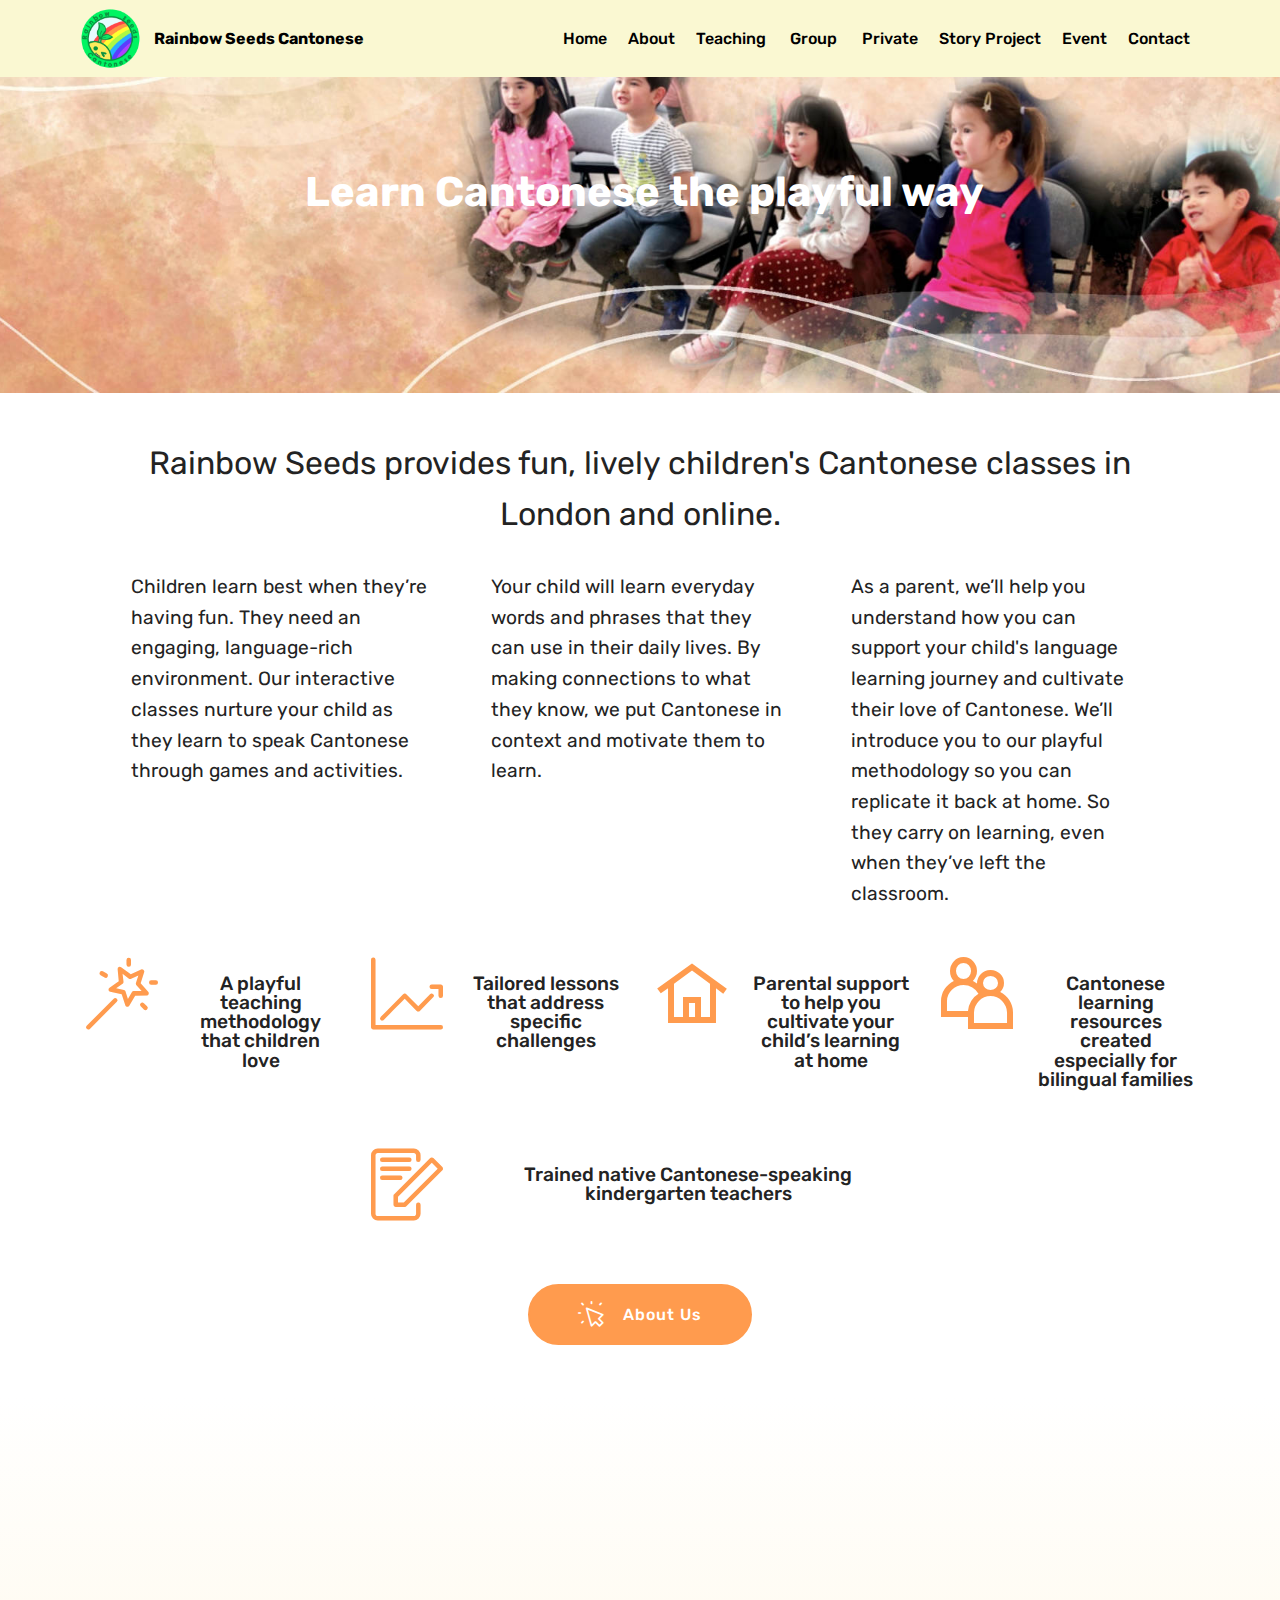
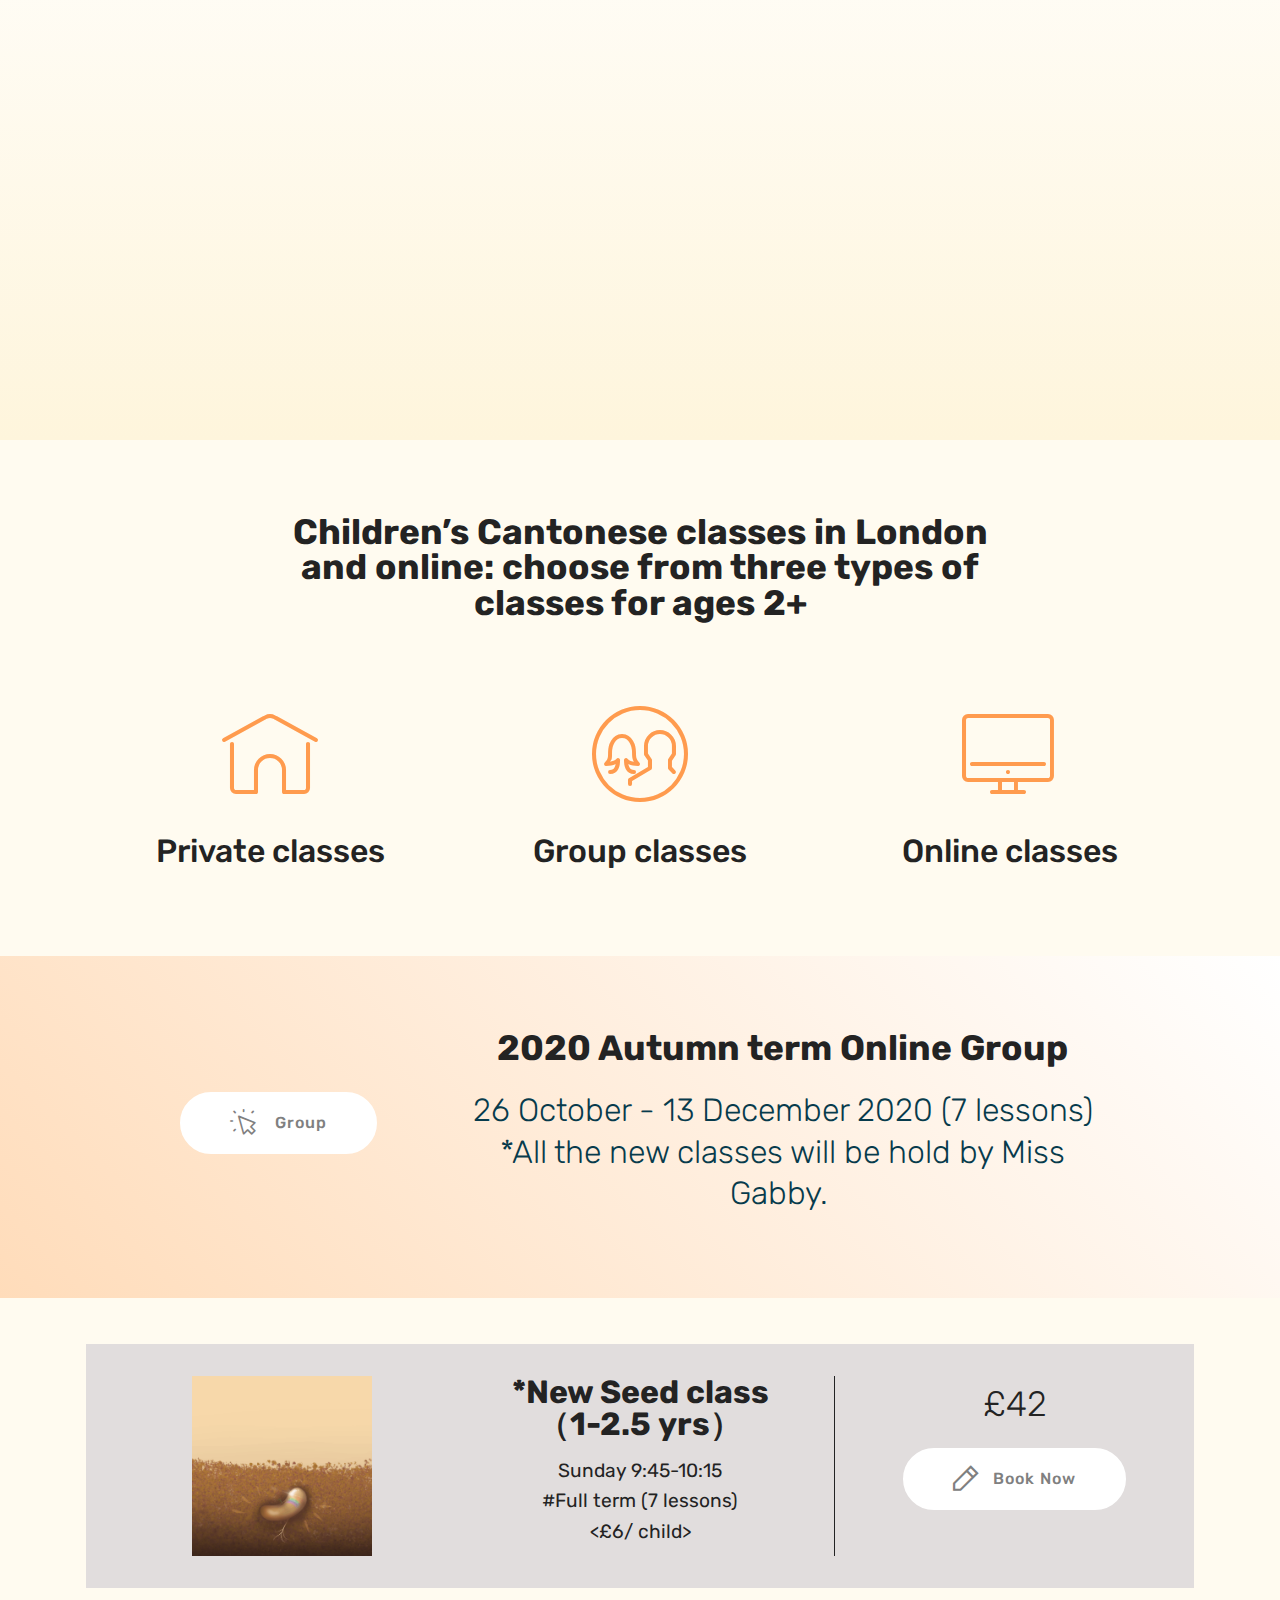
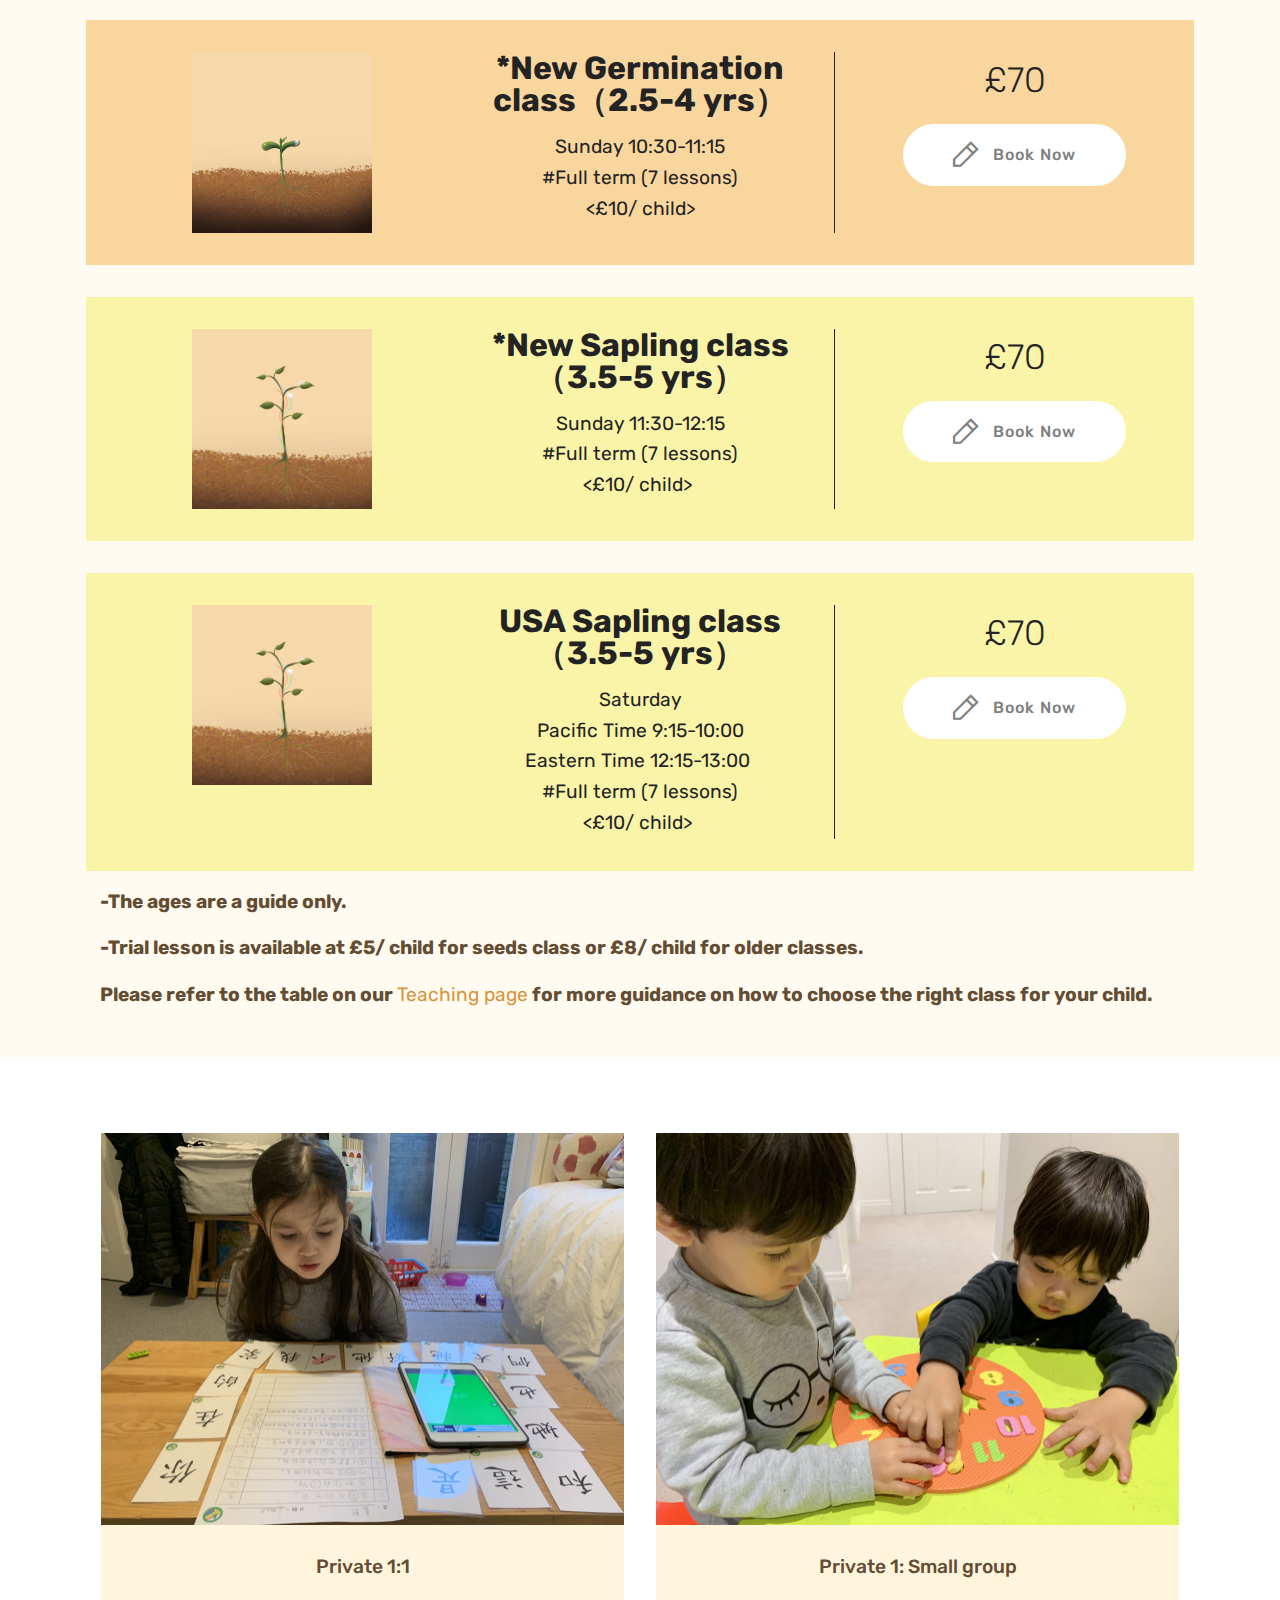
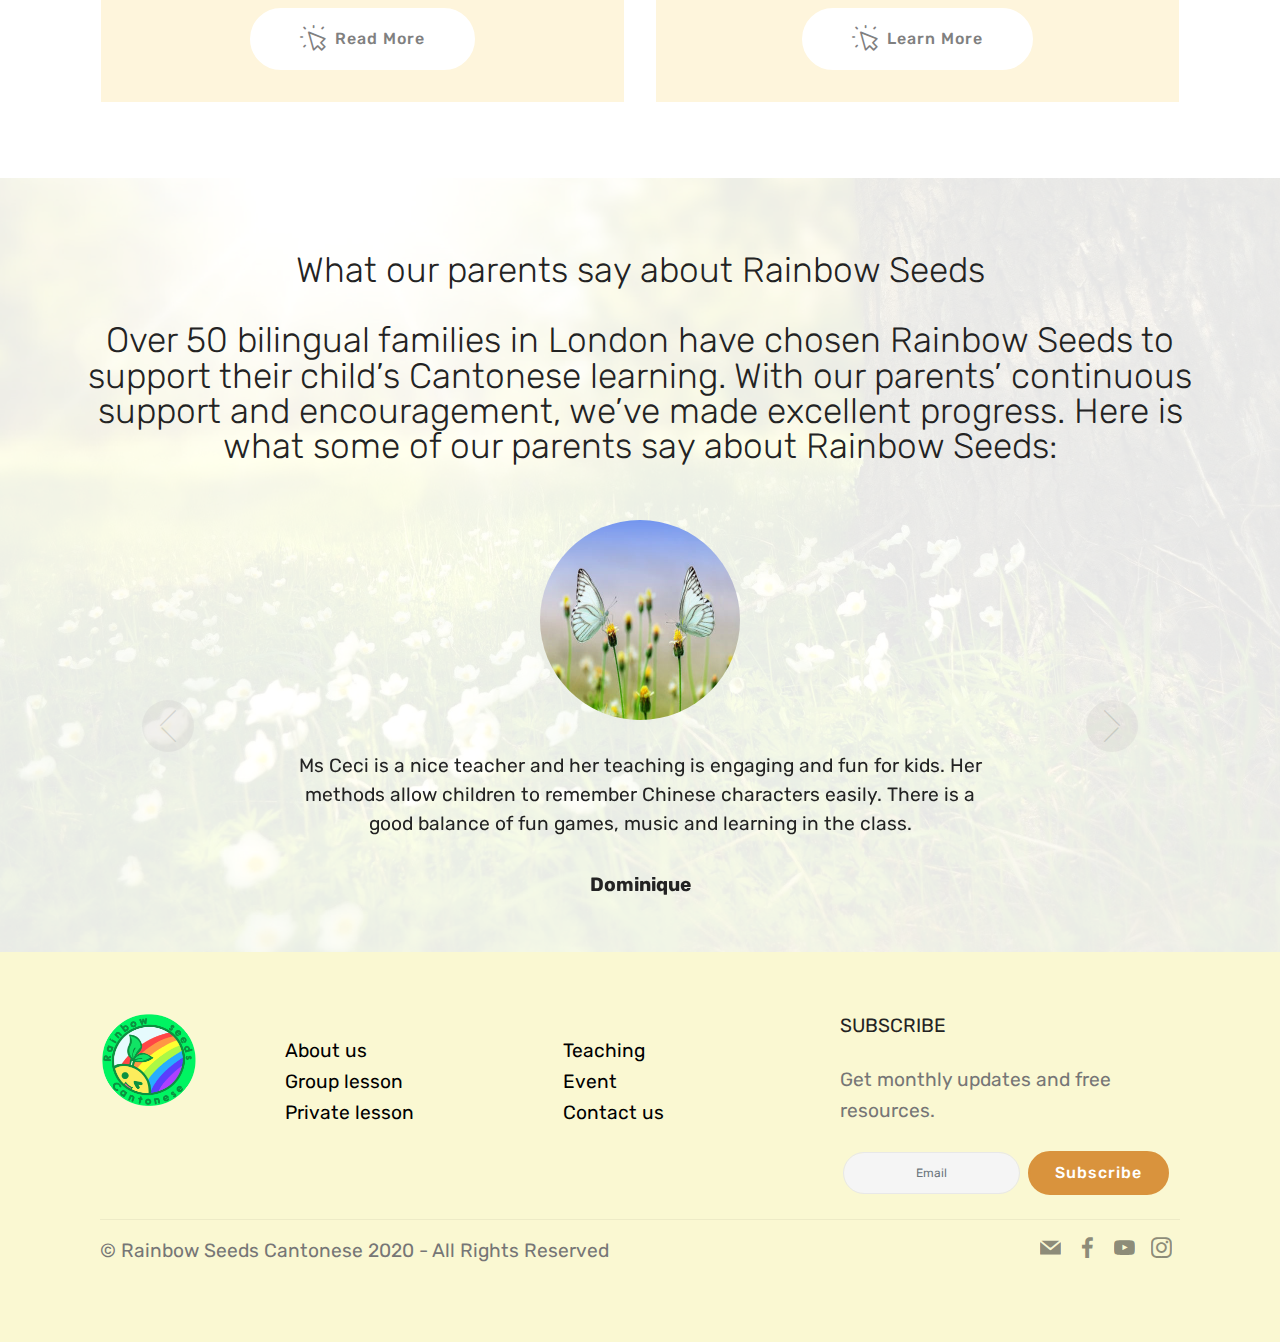
==== commit e15270e6: "1" ====
--- a/index.html
+++ b/index.html
@@ -10,9 +10,9 @@
   <meta name="description" content="">
   
   <title>Home</title>
+  <link rel="stylesheet" href="assets/web/assets/mobirise-icons/mobirise-icons.css">
+  <link rel="stylesheet" href="assets/web/assets/mobirise-icons-bold/mobirise-icons-bold.css">
   <link rel="stylesheet" href="assets/web/assets/mobirise-icons2/mobirise2.css">
-  <link rel="stylesheet" href="assets/web/assets/mobirise-icons-bold/mobirise-icons-bold.css">
-  <link rel="stylesheet" href="assets/web/assets/mobirise-icons/mobirise-icons.css">
   <link rel="stylesheet" href="assets/bootstrap/css/bootstrap.min.css">
   <link rel="stylesheet" href="assets/bootstrap/css/bootstrap-grid.min.css">
   <link rel="stylesheet" href="assets/bootstrap/css/bootstrap-reboot.min.css">
@@ -20,7 +20,6 @@
   <link rel="stylesheet" href="assets/tether/tether.min.css">
   <link rel="stylesheet" href="assets/socicon/css/styles.css">
   <link rel="stylesheet" href="assets/theme/css/style.css">
-  <link rel="stylesheet" href="assets/gallery/style.css">
   <link rel="preload" as="style" href="assets/mobirise/css/mbr-additional.css"><link rel="stylesheet" href="assets/mobirise/css/mbr-additional.css" type="text/css">
   
   
@@ -47,7 +46,7 @@
                         <img src="assets/images/rainbow-logo-3-96x95.png" alt="Mobirise" title="" style="height: 3.8rem;">
                     </a>
                 </span>
-                <span class="navbar-caption-wrap"><a class="navbar-caption text-black display-4" href="https://mobirise.co">
+                <span class="navbar-caption-wrap"><a class="navbar-caption text-black display-4" href="index.html">
                         Rainbow Seeds Cantonese</a></span>
             </div>
         </div>
@@ -56,26 +55,25 @@
                     <a class="nav-link link text-black display-4" href="index.html">Home</a>
                 </li><li class="nav-item"><a class="nav-link link text-black display-4" href="About.html">
                         About</a></li><li class="nav-item"><a class="nav-link link text-black display-4" href="page2.html" aria-expanded="false">Teaching</a></li><li class="nav-item"><a class="nav-link link text-black display-4" href="page5.html" aria-expanded="false">&nbsp;Group&nbsp;</a></li>
-                <li class="nav-item"><a class="nav-link link text-black display-4" href="page3.html" aria-expanded="false">Private</a></li><li class="nav-item"><a class="nav-link link text-black display-4" href="page8.html" aria-expanded="false">Story</a></li><li class="nav-item"><a class="nav-link link text-black display-4" href="page6.html" aria-expanded="false">Events</a></li><li class="nav-item"><a class="nav-link link text-black display-4" href="page9.html" aria-expanded="false">Contact</a></li></ul>
+                <li class="nav-item"><a class="nav-link link text-black display-4" href="page3.html" aria-expanded="false">Private</a></li><li class="nav-item"><a class="nav-link link text-black display-4" href="page8.html" aria-expanded="false">Story Project</a></li><li class="nav-item"><a class="nav-link link text-black display-4" href="page6.html" aria-expanded="false">Event</a></li><li class="nav-item"><a class="nav-link link text-black display-4" href="page9.html" aria-expanded="false">Contact</a></li></ul>
             
         </div>
     </nav>
 </section>
 
-<section class="engine"><a href="https://mobirise.info/a">online site builder</a></section><section class="header1 cid-rRpYpA9rGK" id="header1-d">
-
-    
-
-    <div class="mbr-overlay" style="opacity: 0.4; background-color: rgb(118, 118, 118);">
-    </div>
+<section class="engine"><a href="https://mobirise.info">Mobirise</a></section><section class="header1 cid-rRpYpA9rGK" id="header1-d">
+
+    
+
+    
 
     <div class="container">
         <div class="row justify-content-md-center">
             <div class="mbr-white col-md-10">
                 
-                
+                <h3 class="mbr-section-subtitle align-center mbr-light pb-3 mbr-fonts-style display-5"><strong></strong></h3>
                 <p class="mbr-text align-center pb-3 mbr-fonts-style display-1"><strong>&nbsp;Learn  Cantonese&nbsp;the playful way</strong></p>
-                <div class="mbr-section-btn align-center"><a class="btn btn-md btn-success display-4" href="page2.html">Teaching Approach</a></div>
+                
             </div>
         </div>
     </div>
@@ -124,7 +122,7 @@
             <div class="card p-3 col-12 col-md-6 col-lg-3">
                 <div class="media-container-row">
                     <div class="card-img pr-2">
-                        <span class="mbr-iconfont mobi-mbri-idea mobi-mbri" style="color: rgb(255, 51, 102); fill: rgb(255, 51, 102);"></span>
+                        <span class="mbr-iconfont mbrib-magic-stick" style="color: rgb(255, 155, 78); fill: rgb(255, 155, 78);"></span>
                     </div>
                     <div class="card-box">
                         <h4 class="card-title py-3 mbr-fonts-style display-7">A playful teaching methodology that children love</h4>
@@ -136,7 +134,7 @@
             <div class="card p-3 col-12 col-md-6 col-lg-3">
                 <div class="media-container-row">
                     <div class="card-img pr-2">
-                        <span class="mbr-iconfont mobi-mbri-setting mobi-mbri" style="color: rgb(255, 51, 102); fill: rgb(255, 51, 102);"></span>
+                        <span class="mbr-iconfont mbrib-growing-chart" style="color: rgb(255, 155, 78); fill: rgb(255, 155, 78);"></span>
                     </div>
                     <div class="card-box">
                         <h4 class="card-title py-3 mbr-fonts-style display-7">Tailored lessons that address specific challenges</h4>
@@ -148,7 +146,7 @@
             <div class="card p-3 col-12 col-md-6 col-lg-3">
                 <div class="media-container-row">
                     <div class="card-img pr-2">
-                        <span class="mbr-iconfont mobi-mbri-users mobi-mbri" style="color: rgb(255, 51, 102); fill: rgb(255, 51, 102);"></span>
+                        <span class="mbr-iconfont mobi-mbri-home mobi-mbri" style="color: rgb(255, 155, 78); fill: rgb(255, 155, 78);"></span>
                     </div>
                     <div class="card-box">
                         <h4 class="card-title py-3 mbr-fonts-style display-7">Parental support to help you cultivate your child’s learning at home</h4>
@@ -160,7 +158,7 @@
             <div class="card p-3 col-12 col-md-6 col-lg-3">
                 <div class="media-container-row">
                     <div class="card-img pr-2">
-                        <span class="mbr-iconfont mbrib-home" style="color: rgb(255, 51, 102); fill: rgb(255, 51, 102);"></span>
+                        <span class="mbr-iconfont mobi-mbri-users mobi-mbri" style="color: rgb(255, 155, 78); fill: rgb(255, 155, 78);"></span>
                     </div>
                     <div class="card-box">
                         <h4 class="card-title py-3 mbr-fonts-style display-7">Cantonese learning resources created especially for bilingual families<br></h4>
@@ -182,7 +180,7 @@
             <div class="card p-3 col-12 col-md-6">
                 <div class="media-container-row">
                     <div class="card-img pr-2">
-                        <span class="mbr-iconfont mbrib-edit" style="color: rgb(255, 51, 102); fill: rgb(255, 51, 102);"></span>
+                        <span class="mbr-iconfont mbrib-edit" style="color: rgb(255, 155, 78); fill: rgb(255, 155, 78);"></span>
                     </div>
                     <div class="card-box">
                         <h4 class="card-title py-3 mbr-fonts-style display-7">Trained native Cantonese-speaking kindergarten teachers</h4>
@@ -200,33 +198,23 @@
     </div>
 </section>
 
-<section class="features9 cid-s8yff3QipQ" id="features9-53">
-
-    
-
-    
-    <div class="container">
-        <div class="row justify-content-center">
-            <div class="card p-3 col-12 col-md-6">
-                <div class="media-container-row">
-                    <div class="card-img pr-2">
-                        <span class="mbr-iconfont mobi-mbri-right mobi-mbri" style="color: rgb(247, 237, 74); fill: rgb(247, 237, 74);"></span>
-                    </div>
-                    <div class="card-box">
-                        <h4 class="card-title py-3 mbr-fonts-style display-7">
-                            <a href="About.html">About Us</a></h4>
-                        
-                    </div>
-                </div>
-            </div>
-
-            
-
-            
-
-            
-        </div>
-    </div>
+<section class="header1 cid-sdwuODxPtC" id="header16-89">
+
+    
+
+    
+
+    <div class="container">
+        <div class="row justify-content-md-center">
+            <div class="col-md-10 align-center">
+                
+                
+                
+                <div class="mbr-section-btn"><a class="btn btn-md btn-secondary display-4" href="About.html"><span class="mbrib-cursor-click mbr-iconfont mbr-iconfont-btn"></span>&nbsp;About Us</a></div>
+            </div>
+        </div>
+    </div>
+
 </section>
 
 <section class="cid-s3rwR3ZLrj" id="video3-4j">
@@ -234,8 +222,8 @@
     
     
     <figure class="mbr-figure align-center container">
-        <div class="video-block" style="width: 80%;">
-            <div><iframe class="mbr-embedded-video" src="https://www.youtube.com/embed/F_cQbZN-G18?rel=0&amp;amp;showinfo=0&amp;autoplay=1&amp;loop=0" width="1280" height="720" frameborder="0" allowfullscreen></iframe></div>
+        <div class="video-block" style="width: 79%;">
+            <div><iframe class="mbr-embedded-video" src="https://www.youtube.com/embed/F_cQbZN-G18?rel=0&amp;amp;showinfo=0&amp;autoplay=0&amp;loop=0" width="1280" height="720" frameborder="0" allowfullscreen></iframe></div>
         </div>
     </figure>
 </section>
@@ -247,7 +235,7 @@
     <div class="container">
         <div class="media-container-row">
             <div class="title col-12 col-md-8">
-                <h2 class="align-center pb-3 mbr-fonts-style display-2">Children’s Cantonese classes in London and online: choose from three types of classes for ages 2+</h2>
+                <h2 class="align-center pb-3 mbr-fonts-style display-2"><strong>Children’s Cantonese classes in London and online: choose from three types of classes for ages 2+</strong></h2>
                 
                 
             </div>
@@ -287,7 +275,7 @@
 
             <div class="card p-3 col-12 col-md-6 col-lg-4">
                 <div class="card-img pb-3">
-                    <span class="mbr-iconfont mbri-desktop" style="color: rgb(255, 155, 78); fill: rgb(255, 155, 78);"></span>
+                    <a href="page3.html"><span class="mbr-iconfont mbri-desktop" style="color: rgb(255, 155, 78); fill: rgb(255, 155, 78);"></span></a>
                 </div>
                 <div class="card-box">
                     <h4 class="card-title py-3 mbr-fonts-style display-5">
@@ -313,18 +301,17 @@
     <div class="container">
         <div class="row main justify-content-center">
             <div class="media-container-column col-12 col-lg-3 col-md-4">
-                <div class="mbr-section-btn align-left py-4"><a class="btn btn-success display-4" href="page5.html"><span class="mbrib-cursor-click mbr-iconfont mbr-iconfont-btn"></span>
-                    Read More</a></div>
+                <div class="mbr-section-btn align-left py-4"><a class="btn btn-info display-4" href="page5.html"><span class="mbrib-cursor-click mbr-iconfont mbr-iconfont-btn"></span>&nbsp; Group</a></div>
             </div>
             <div class="media-container-column title col-12 col-lg-7 col-md-6">
-                <h2 class="align-right mbr-bold mbr-white pb-3 mbr-fonts-style display-2">2020 Autumn term Online Group Lessons</h2>
-                <h3 class="mbr-section-subtitle align-right mbr-light mbr-white mbr-fonts-style display-5">27 Sep - 18 Oct<br>Half term is on 24 &amp; 25 Oct</h3>
-            </div>
-        </div>
-    </div>
-</section>
-
-<section class="services4 cid-s8sREpVreC" xmlns="http://www.w3.org/1999/html" id="services4-4t">
+                <h2 class="align-right mbr-bold mbr-white pb-3 mbr-fonts-style display-2">2020 Autumn term Online Group</h2>
+                <h3 class="mbr-section-subtitle align-right mbr-light mbr-white mbr-fonts-style display-5">26 October - 13 December 2020 (7 lessons)<br>*All the new classes will be hold by Miss Gabby.&nbsp;<br></h3>
+            </div>
+        </div>
+    </div>
+</section>
+
+<section class="services4 cid-sdabThzFgK" xmlns="http://www.w3.org/1999/html" id="services4-7s">
     <!---->
     
     <!---->
@@ -341,29 +328,27 @@
                             <div class="col-12 col-md-12 col-lg-4">
                                 <div class="wrapper">
                                     <!--Image-->
-                                    <div class="mbr-figure" style="width: 65%;">
-                                        <img src="assets/images/product1.jpg" alt="Mobirise">
+                                    <div class="mbr-figure" style="width: 55%;">
+                                        <img src="assets/images/seeds-426x426.png" alt="Mobirise" title="">
                                     </div>
                                 </div>
                             </div>
                             <div class="col-12 col-md-7 col-lg-4">
                                 <div class="wrapper col-left">
                                     <!--Title-->
-                                    <h4 class="card-title mbr-fonts-style display-5">Sapling class（3.5-5 yrs）</h4>
+                                    <h4 class="card-title mbr-fonts-style display-5"><strong>*New Seed class</strong><br><strong>（1-2.5 yrs）</strong></h4>
                                     <!--Subtitle-->
-                                    <p class="mbr-text mbr-fonts-style pt-3 display-7">
-                                        Saturday 10:30-11:15<br>Online<br>#Whole term (4 lessons) &lt;£10/ child&gt; x 4 lessons = £40<br>
+                                    <p class="mbr-text mbr-fonts-style pt-3 display-7">Sunday 9:45-10:15<br>#Full term (7 lessons)<br>&lt;£6/ child&gt;<br>
                                     </p>
                                 </div>
                             </div>
                             <div class="col-12 col-md-5 col-lg-4">
                                 <div class="wrapper border_wrapper">
                                     <!--Cost-->
-                                    
+                                    <p class="mbr-text mbr-fonts-style col-right mbr-black align-center display-2">
+                                        £42</p>
                                     <!--Btn-->
-                                    <div class="mbr-section-btn col-right align-center"><a href="https://mobirise.co" class="btn btn-warning-outline m-0 display-4">
-                                            Book Now
-                                        </a></div>
+                                    <div class="mbr-section-btn col-right align-center"><a href="https://mobirise.co" class="btn m-0 btn-info display-4"><span class="mobi-mbri mobi-mbri-edit-2 mbr-iconfont mbr-iconfont-btn"></span>&nbsp;Book Now</a></div>
                                 </div>
                             </div>
                         </div>
@@ -378,7 +363,7 @@
     </div>
 </section>
 
-<section class="services4 cid-sdabSyvRMl" xmlns="http://www.w3.org/1999/html" id="services4-7r">
+<section class="services4 cid-sdacVhGAgJ" xmlns="http://www.w3.org/1999/html" id="services4-7t">
     <!---->
     
     <!---->
@@ -395,29 +380,28 @@
                             <div class="col-12 col-md-12 col-lg-4">
                                 <div class="wrapper">
                                     <!--Image-->
-                                    <div class="mbr-figure" style="width: 65%;">
-                                        <img src="assets/images/product15.jpg" alt="Mobirise">
+                                    <div class="mbr-figure" style="width: 55%;">
+                                        <img src="assets/images/02-seedling-360x360.png" alt="Mobirise" title="">
                                     </div>
                                 </div>
                             </div>
                             <div class="col-12 col-md-7 col-lg-4">
                                 <div class="wrapper col-left">
                                     <!--Title-->
-                                    <h4 class="card-title mbr-fonts-style display-5">Germination class（2.5-4 yrs）</h4>
+                                    <h4 class="card-title mbr-fonts-style display-5"><strong>*New Germination class（2.5-4 yrs）</strong></h4>
                                     <!--Subtitle-->
-                                    <p class="mbr-text mbr-fonts-style pt-3 display-7">
-                                        Saturday 10:30-11:15<br>Online<br>#Whole term (4 lessons) &lt;£10/ child&gt; x 4 lessons = £40<br>
+                                    <p class="mbr-text mbr-fonts-style pt-3 display-7">Sunday 10:30-11:15<br>#Full term (7 lessons)<br>&lt;£10/ child&gt;<br>
                                     </p>
                                 </div>
                             </div>
                             <div class="col-12 col-md-5 col-lg-4">
                                 <div class="wrapper border_wrapper">
                                     <!--Cost-->
-                                    
+                                    <p class="mbr-text mbr-fonts-style col-right mbr-black align-center display-2">
+                                        £70
+                                    </p>
                                     <!--Btn-->
-                                    <div class="mbr-section-btn col-right align-center"><a href="https://mobirise.co" class="btn btn-warning-outline m-0 display-4">
-                                            Book Now
-                                        </a></div>
+                                    <div class="mbr-section-btn col-right align-center"><a href="https://mobirise.co" class="btn m-0 btn-info display-4"><span class="mobi-mbri mobi-mbri-edit-2 mbr-iconfont mbr-iconfont-btn"></span>&nbsp;Book Now</a></div>
                                 </div>
                             </div>
                         </div>
@@ -432,7 +416,7 @@
     </div>
 </section>
 
-<section class="services4 cid-sdabThzFgK" xmlns="http://www.w3.org/1999/html" id="services4-7s">
+<section class="services4 cid-sdacVOyzbu" xmlns="http://www.w3.org/1999/html" id="services4-7u">
     <!---->
     
     <!---->
@@ -449,29 +433,29 @@
                             <div class="col-12 col-md-12 col-lg-4">
                                 <div class="wrapper">
                                     <!--Image-->
-                                    <div class="mbr-figure" style="width: 65%;">
-                                        <img src="assets/images/product15.jpg" alt="Mobirise">
+                                    <div class="mbr-figure" style="width: 55%;">
+                                        <img src="assets/images/03-young-plant-426x426.png" alt="Mobirise" title="">
                                     </div>
                                 </div>
                             </div>
                             <div class="col-12 col-md-7 col-lg-4">
                                 <div class="wrapper col-left">
                                     <!--Title-->
-                                    <h4 class="card-title mbr-fonts-style display-5">Seed class（1-2.5 yrs）</h4>
+                                    <h4 class="card-title mbr-fonts-style display-5"><strong>*New Sapling class</strong><br><strong>（3.5-5 yrs）</strong></h4>
                                     <!--Subtitle-->
                                     <p class="mbr-text mbr-fonts-style pt-3 display-7">
-                                        Saturday 10:30-11:15<br>Online<br>#Whole term (4 lessons) &lt;£10/ child&gt; x 4 lessons = £40<br>
+                                        Sunday 11:30-12:15<br>#Full term (7 lessons)<br>&lt;£10/ child&gt;&nbsp;<br>
                                     </p>
                                 </div>
                             </div>
                             <div class="col-12 col-md-5 col-lg-4">
                                 <div class="wrapper border_wrapper">
                                     <!--Cost-->
-                                    
+                                    <p class="mbr-text mbr-fonts-style col-right mbr-black align-center display-2">
+                                        £70
+                                    </p>
                                     <!--Btn-->
-                                    <div class="mbr-section-btn col-right align-center"><a href="https://mobirise.co" class="btn btn-warning-outline m-0 display-4">
-                                            Book Now
-                                        </a></div>
+                                    <div class="mbr-section-btn col-right align-center"><a href="https://mobirise.co" class="btn m-0 btn-info display-4"><span class="mobi-mbri mobi-mbri-edit-2 mbr-iconfont mbr-iconfont-btn"></span>&nbsp;Book Now</a></div>
                                 </div>
                             </div>
                         </div>
@@ -486,7 +470,7 @@
     </div>
 </section>
 
-<section class="services4 cid-sdacVhGAgJ" xmlns="http://www.w3.org/1999/html" id="services4-7t">
+<section class="services4 cid-sdxIE2g9wu" xmlns="http://www.w3.org/1999/html" id="services4-9a">
     <!---->
     
     <!---->
@@ -503,29 +487,29 @@
                             <div class="col-12 col-md-12 col-lg-4">
                                 <div class="wrapper">
                                     <!--Image-->
-                                    <div class="mbr-figure" style="width: 65%;">
-                                        <img src="assets/images/product15.jpg" alt="Mobirise">
+                                    <div class="mbr-figure" style="width: 55%;">
+                                        <img src="assets/images/03-young-plant-426x426.png" alt="Mobirise" title="">
                                     </div>
                                 </div>
                             </div>
                             <div class="col-12 col-md-7 col-lg-4">
                                 <div class="wrapper col-left">
                                     <!--Title-->
-                                    <h4 class="card-title mbr-fonts-style display-5">Germination class（2.5-4 yrs）</h4>
+                                    <h4 class="card-title mbr-fonts-style display-5"><strong>USA Sapling class</strong><br><strong>（3.5-5 yrs）</strong></h4>
                                     <!--Subtitle-->
                                     <p class="mbr-text mbr-fonts-style pt-3 display-7">
-                                        Saturday 10:30-11:15<br>Online<br>#Whole term (4 lessons) &lt;£10/ child&gt; x 4 lessons = £40<br>
+                                        Saturday <br>Pacific Time 9:15-10:00<br>Eastern Time 12:15-13:00&nbsp;<br>#Full term (7 lessons)<br>&lt;£10/ child&gt;&nbsp;<br>
                                     </p>
                                 </div>
                             </div>
                             <div class="col-12 col-md-5 col-lg-4">
                                 <div class="wrapper border_wrapper">
                                     <!--Cost-->
-                                    
+                                    <p class="mbr-text mbr-fonts-style col-right mbr-black align-center display-2">
+                                        £70
+                                    </p>
                                     <!--Btn-->
-                                    <div class="mbr-section-btn col-right align-center"><a href="https://mobirise.co" class="btn btn-warning-outline m-0 display-4">
-                                            Book Now
-                                        </a></div>
+                                    <div class="mbr-section-btn col-right align-center"><a href="https://mobirise.co" class="btn m-0 btn-info display-4"><span class="mobi-mbri mobi-mbri-edit-2 mbr-iconfont mbr-iconfont-btn"></span>&nbsp;Book Now</a></div>
                                 </div>
                             </div>
                         </div>
@@ -540,121 +524,13 @@
     </div>
 </section>
 
-<section class="services4 cid-sdacVOyzbu" xmlns="http://www.w3.org/1999/html" id="services4-7u">
-    <!---->
-    
-    <!---->
-    <!--Overlay-->
-    
-    <!--Container-->
-    <div class="container">
-        <div class="row">
-            <!--Card-1-->
-            <div class="card p-3 col-12">
-                <div class="card-wrapper media-container-row media-container-row">
-                    <div class="card-box">
-                        <div class="row">
-                            <div class="col-12 col-md-12 col-lg-4">
-                                <div class="wrapper">
-                                    <!--Image-->
-                                    <div class="mbr-figure" style="width: 65%;">
-                                        <img src="assets/images/product15.jpg" alt="Mobirise">
-                                    </div>
-                                </div>
-                            </div>
-                            <div class="col-12 col-md-7 col-lg-4">
-                                <div class="wrapper col-left">
-                                    <!--Title-->
-                                    <h4 class="card-title mbr-fonts-style display-5">Sapling class（3.5-5 yrs）</h4>
-                                    <!--Subtitle-->
-                                    <p class="mbr-text mbr-fonts-style pt-3 display-7">
-                                        Saturday 10:30-11:15<br>Online<br>#Whole term (4 lessons) &lt;£10/ child&gt; x 4 lessons = £40<br>
-                                    </p>
-                                </div>
-                            </div>
-                            <div class="col-12 col-md-5 col-lg-4">
-                                <div class="wrapper border_wrapper">
-                                    <!--Cost-->
-                                    
-                                    <!--Btn-->
-                                    <div class="mbr-section-btn col-right align-center"><a href="https://mobirise.co" class="btn btn-warning-outline m-0 display-4">
-                                            Book Now
-                                        </a></div>
-                                </div>
-                            </div>
-                        </div>
-                    </div>
-                </div>
-            </div>
-            <!--Card-2-->
-            
-            <!--Card-3-->
-            
-        </div>
-    </div>
-</section>
-
-<section class="services4 cid-sdacXrBMGx" xmlns="http://www.w3.org/1999/html" id="services4-7v">
-    <!---->
-    
-    <!---->
-    <!--Overlay-->
-    
-    <!--Container-->
-    <div class="container">
-        <div class="row">
-            <!--Card-1-->
-            <div class="card p-3 col-12">
-                <div class="card-wrapper media-container-row media-container-row">
-                    <div class="card-box">
-                        <div class="row">
-                            <div class="col-12 col-md-12 col-lg-4">
-                                <div class="wrapper">
-                                    <!--Image-->
-                                    <div class="mbr-figure" style="width: 65%;">
-                                        <img src="assets/images/product15.jpg" alt="Mobirise">
-                                    </div>
-                                </div>
-                            </div>
-                            <div class="col-12 col-md-7 col-lg-4">
-                                <div class="wrapper col-left">
-                                    <!--Title-->
-                                    <h4 class="card-title mbr-fonts-style display-5">Little tree class（4.5-6 yrs）</h4>
-                                    <!--Subtitle-->
-                                    <p class="mbr-text mbr-fonts-style pt-3 display-7">
-                                        Saturday 10:30-11:15<br>Online<br>#Whole term (4 lessons) &lt;£10/ child&gt; x 4 lessons = £40<br>
-                                    </p>
-                                </div>
-                            </div>
-                            <div class="col-12 col-md-5 col-lg-4">
-                                <div class="wrapper border_wrapper">
-                                    <!--Cost-->
-                                    
-                                    <!--Btn-->
-                                    <div class="mbr-section-btn col-right align-center"><a href="https://mobirise.co" class="btn btn-warning-outline m-0 display-4">
-                                            Book Now
-                                        </a></div>
-                                </div>
-                            </div>
-                        </div>
-                    </div>
-                </div>
-            </div>
-            <!--Card-2-->
-            
-            <!--Card-3-->
-            
-        </div>
-    </div>
-</section>
-
 <section class="mbr-section article content1 cid-sbTbCYfO50" id="content1-6e">
     
      
 
     <div class="container">
         <div class="media-container-row">
-            <div class="mbr-text col-12 mbr-fonts-style display-7 col-md-12"><p><strong>*The ages are a guide only. </strong></p><p><strong>Please refer to the table on our <a href="page2.html">Teaching page</a> for more guidance on how to choose the right class for your child.</strong></p></div>
+            <div class="mbr-text col-12 mbr-fonts-style display-7 col-md-12"><p><strong>-The ages are a guide only.</strong></p><p><strong>-Trial lesson is available at £5/ child for seeds class or £8/ child for older classes.</strong></p><p><strong> </strong></p><p><strong>Please refer to the table on our <a href="page2.html" class="text-danger">Teaching page</a> for more guidance on how to choose the right class for your child.</strong></p></div>
         </div>
     </div>
 </section>
@@ -669,13 +545,28 @@
             <div class="card p-3 col-12 col-md-6">
                 <div class="card-wrapper">
                     <div class="card-img">
-                        <img src="assets/images/background1.jpg" alt="Mobirise">
-                    </div>
-                    <div class="card-box">
-                        <h4 class="card-title mbr-fonts-style display-7">Private 1:1 Cantonese lessons and classes for small groups</h4>
-                        <p class="mbr-text mbr-fonts-style display-7"></p>
-                    </div>
-                    <div class="mbr-section-btn text-center"><a href="page3.html" class="btn btn-primary display-4">
+                        <img src="assets/images/img-745-1046x785.jpg" alt="Mobirise" title="">
+                    </div>
+                    <div class="card-box">
+                        <h4 class="card-title mbr-fonts-style display-7">Private 1:1</h4>
+                        
+                    </div>
+                    <div class="mbr-section-btn text-center"><a href="page3.html" class="btn btn-info display-4"><span class="mbrib-cursor-click mbr-iconfont mbr-iconfont-btn"></span>
+                            Read More
+                        </a></div>
+                </div>
+            </div>
+
+            <div class="card p-3 col-12 col-md-6">
+                <div class="card-wrapper">
+                    <div class="card-img">
+                        <img src="assets/images/img-790-1046x785.jpg" alt="Mobirise" title="">
+                    </div>
+                    <div class="card-box">
+                        <h4 class="card-title mbr-fonts-style display-7">Private 1: Small group</h4>
+                        
+                    </div>
+                    <div class="mbr-section-btn text-center"><a href="page3.html" class="btn btn-info display-4"><span class="mbrib-cursor-click mbr-iconfont mbr-iconfont-btn"></span>
                             Learn More
                         </a></div>
                 </div>
@@ -684,23 +575,6 @@
             
 
             
-
-            
-        </div>
-    </div>
-</section>
-
-<section class="mbr-section content4 cid-sdafIYBLeC" id="content4-7y">
-
-    
-
-    <div class="container">
-        <div class="media-container-row">
-            <div class="title col-12 col-md-8">
-                <h2 class="align-center pb-3 mbr-fonts-style display-2">What our parents say about Rainbow Seeds</h2>
-                <h3 class="mbr-section-subtitle align-center mbr-light mbr-fonts-style display-5">Over 50 bilingual families in London have chosen Rainbow Seeds to support their child’s Cantonese learning. With our parents’ continuous support and encouragement, we’ve made excellent progress. Here is what some of our parents say about Rainbow Seeds:</h3>
-                
-            </div>
         </div>
     </div>
 </section>
@@ -713,7 +587,7 @@
     </div>
 
     <div class="container text-center">
-        
+        <h2 class="pb-5 mbr-fonts-style display-2">What our parents say about Rainbow Seeds<br><br>Over 50 bilingual families in London have chosen Rainbow Seeds to support their child’s Cantonese learning. With our parents’ continuous support and encouragement, we’ve made excellent progress. Here is what some of our parents say about Rainbow Seeds:</h2>
 
         <div class="carousel slide" role="listbox" data-pause="true" data-keyboard="false" data-ride="carousel" data-interval="5000">
             <div class="carousel-inner">
@@ -804,16 +678,6 @@
             </div>
         </div>
     </div>
-</section>
-
-<section class="mbr-gallery mbr-slider-carousel cid-rRqOXoUnjv" id="gallery4-z">
-
-    
-
-    <div>
-        <div><!-- Gallery --><div class="gallery-row"><div class="mbr-gallery-layout-default"><div><div class="row-first row justify-content-center m-0"><div class="mbr-gallery-item col-lg-3 col-md-6 col-sm-12 p-0" data-video-url="false"><div href="#lb-gallery4-z" data-slide-to="0" data-toggle="modal"><img src="assets/images/img-3181-2000x2000-800x800.jpg" alt="" title=""><span class="icon-focus"></span></div></div><div class="mbr-gallery-item col-lg-3 col-md-6 col-sm-12 p-0" data-video-url="false"><div href="#lb-gallery4-z" data-slide-to="1" data-toggle="modal"><img src="assets/images/img-3051-2000x2000-800x800.jpeg" alt="" title=""><span class="icon-focus"></span></div></div><div class="mbr-gallery-item col-lg-3 col-md-6 col-sm-12 p-0" data-video-url="false"><div href="#lb-gallery4-z" data-slide-to="2" data-toggle="modal"><img src="assets/images/img-2464-2000x2000-800x800.jpg" alt="" title=""><span class="icon-focus"></span></div></div><div class="mbr-gallery-item col-lg-3 col-md-6 col-sm-12 p-0" data-video-url="false"><div href="#lb-gallery4-z" data-slide-to="3" data-toggle="modal"><img src="assets/images/img-4577-1125x1119-800x793.jpeg" alt="" title=""><span class="icon-focus"></span></div></div></div></div><div class="clearfix"></div></div></div><!-- Lightbox --><div data-app-prevent-settings="" class="mbr-slider modal fade carousel slide" tabindex="-1" data-keyboard="true" data-interval="false" id="lb-gallery4-z"><div class="modal-dialog"><div class="modal-content"><div class="modal-body"><div class="carousel-inner"><div class="carousel-item"><img src="assets/images/img-3181-2000x2000.jpg" alt="" title=""></div><div class="carousel-item"><img src="assets/images/img-3051-2000x2000.jpeg" alt="" title=""></div><div class="carousel-item"><img src="assets/images/img-2464-2000x2000.jpg" alt="" title=""></div><div class="carousel-item"><img src="assets/images/img-4577-1125x1119.jpeg" alt="" title=""></div><div class="carousel-item active"><img src="assets/images/background5.jpg" alt="" title=""></div><div class="carousel-item"><img src="assets/images/background6.jpg" alt="" title=""></div><div class="carousel-item"><img src="assets/images/background7.jpg" alt="" title=""></div><div class="carousel-item"><img src="assets/images/background8.jpg" alt="" title=""></div></div><a class="carousel-control carousel-control-prev" role="button" data-slide="prev" href="#lb-gallery4-z"><span class="mbri-left mbr-iconfont" aria-hidden="true"></span><span class="sr-only">Previous</span></a><a class="carousel-control carousel-control-next" role="button" data-slide="next" href="#lb-gallery4-z"><span class="mbri-right mbr-iconfont" aria-hidden="true"></span><span class="sr-only">Next</span></a><a class="close" href="#" role="button" data-dismiss="modal"><span class="sr-only">Close</span></a></div></div></div></div></div>
-    </div>
-
 </section>
 
 <section class="footer3 cid-rRqNbhVEUz" id="footer3-r">
@@ -833,39 +697,22 @@
                 <p class="mbr-fonts-style foot-logo display-7"></p>
             </div>
             <div class="col-md-3 col-sm-4">
-                <p class="mb-4 mbr-fonts-style foot-title display-7">
-                    RECENT NEWS
-                </p>
-                <p class="mbr-text mbr-links-column mbr-fonts-style display-7">
-                    <a href="#" class="text-black">About us</a>
-                    <br><a href="#" class="text-black">Services</a>
-                    <br><a href="#" class="text-black">Selected Work</a>
-                    <br><a href="#" class="text-black">Get In Touch</a>
-                    <br><a href="#" class="text-black">Careers</a>
-                </p>
+                <p class="mb-4 mbr-fonts-style foot-title display-7"></p>
+                <p class="mbr-text mbr-links-column mbr-fonts-style display-7"><a href="About.html" class="text-black">About us</a><br><a href="page5.html" class="text-black">Group lesson</a>&nbsp;<br><a href="page3.html" class="text-black">Private lesson</a><br>&nbsp;</p>
             </div>
             <div class="col-md-3 col-sm-4">
-                <p class="mb-4 mbr-fonts-style foot-title display-7">
-                    CATEGORIES
-                </p>
-                <p class="mbr-text mbr-fonts-style mbr-links-column display-7">
-                    <a href="#" class="text-black">Business</a>
-                    <br><a href="#" class="text-black">Design</a>
-                    <br><a href="#" class="text-black">Real life</a>
-                    <br><a href="#" class="text-black">Science</a>
-                    <br><a href="#" class="text-black">Tech</a>
-                </p>
+                <p class="mb-4 mbr-fonts-style foot-title display-7"></p>
+                <p class="mbr-text mbr-fonts-style mbr-links-column display-7"><a href="page2.html" class="text-black">Teaching</a><br><a href="page6.html" class="text-black">Event</a><br><a href="page9.html" class="text-black">Contact us</a>&nbsp;</p>
             </div>
             <div class="col-md-4 col-sm-12">
                 <p class="mb-4 mbr-fonts-style foot-title display-7">
                     SUBSCRIBE
                 </p>
                 <p class="mbr-text form-text mbr-fonts-style display-7">
-                    Get monthly updates and free resources.
-                </p>
+                    Get monthly updates and free resources.</p>
                 <div class="media-container-column" data-form-type="formoid">
                     <!---Formbuilder Form--->
-                    <form action="https://mobirise.com/" method="POST" class="mbr-form form-with-styler" data-form-title="Mobirise Form"><input type="hidden" name="email" data-form-email="true" value="WeuZPkEI5GtFPALKDpQMzT6dGR+XirRhhfcuZMJO7DiO1mLD7GboZDrwKPZs8xITLo9C6I/K7th1sqMljxYoAE5TFFkQUF1Un6Udmtlk0Jvc+oRvPBtbIvCd2TObTiuZ">
+                    <form action="https://mobirise.com/" method="POST" class="mbr-form form-with-styler" data-form-title="Mobirise Form"><input type="hidden" name="email" data-form-email="true" value="fMGuUnVZjfixbUxKjWeIyzpffsvDcQQeSqXzNUzxjJAkkzmTwuBWhs7A1WCcLJ/rjursIiz362TXSi63JIVMkFVxrnrcHfQbIgENnesjMRccgBfB0pUzZdd21XxjuESW">
                         <div class="row form-inline justify-content-center">
                             <div hidden="hidden" data-form-alert="" class="alert alert-success col-12">Thanks for filling out the form!</div>
                             <div hidden="hidden" data-form-alert-danger="" class="alert alert-danger col-12">
@@ -875,7 +722,7 @@
                             <div class="col-auto form-group " data-for="email">
                                 <input type="email" name="email" placeholder="Email" data-form-field="Email" required="required" class="form-control input-sm input-inverse my-2 display-7" id="email-footer3-r">
                             </div>
-                            <div class="col-auto input-group-btn  m-2"><button type="submit" class="btn btn-primary m-0 display-4">Subscribe</button></div>
+                            <div class="col-auto input-group-btn  m-2"><button type="submit" class="btn m-0 btn-danger display-4">Subscribe</button></div>
                         </div>
                     </form><!---Formbuilder Form--->
                 </div>
@@ -897,35 +744,27 @@
                 <div class="col-md-6">
                     <div class="social-list align-right">
                         <div class="soc-item">
-                            <a href="https://twitter.com/mobirise" target="_blank">
-                                <span class="socicon-twitter socicon mbr-iconfont mbr-iconfont-social"></span>
+                            <a href="page9.html" target="_blank">
+                                <span class="mbr-iconfont mbr-iconfont-social socicon-mail socicon" style="color: rgb(35, 35, 35); fill: rgb(35, 35, 35);"></span>
                             </a>
                         </div>
                         <div class="soc-item">
-                            <a href="https://www.facebook.com/pages/Mobirise/1616226671953247" target="_blank">
-                                <span class="socicon-facebook socicon mbr-iconfont mbr-iconfont-social"></span>
+                            <a href="https://www.facebook.com/R.S.Cantonese" target="_blank">
+                                <span class="mbr-iconfont mbr-iconfont-social socicon-facebook socicon" style="color: rgb(35, 35, 35); fill: rgb(35, 35, 35);"></span>
                             </a>
                         </div>
                         <div class="soc-item">
-                            <a href="https://www.youtube.com/c/mobirise" target="_blank">
-                                <span class="socicon-youtube socicon mbr-iconfont mbr-iconfont-social"></span>
+                            <a href="https://www.youtube.com/channel/UC-ZW1KDui0HNfH_YOcd1ofQ/playlists?view_as=subscriber" target="_blank">
+                                <span class="mbr-iconfont mbr-iconfont-social socicon-youtube socicon" style="color: rgb(35, 35, 35); fill: rgb(35, 35, 35);"></span>
                             </a>
                         </div>
                         <div class="soc-item">
-                            <a href="https://instagram.com/mobirise" target="_blank">
-                                <span class="socicon-instagram socicon mbr-iconfont mbr-iconfont-social"></span>
+                            <a href="https://www.instagram.com/r.s.cantonese/" target="_blank">
+                                <span class="mbr-iconfont mbr-iconfont-social socicon-instagram socicon" style="color: rgb(35, 35, 35); fill: rgb(35, 35, 35);"></span>
                             </a>
                         </div>
-                        <div class="soc-item">
-                            <a href="https://plus.google.com/u/0/+Mobirise" target="_blank">
-                                <span class="socicon-googleplus socicon mbr-iconfont mbr-iconfont-social"></span>
-                            </a>
-                        </div>
-                        <div class="soc-item">
-                            <a href="https://www.behance.net/Mobirise" target="_blank">
-                                <span class="socicon-behance socicon mbr-iconfont mbr-iconfont-social"></span>
-                            </a>
-                        </div>
+                        
+                        
                     </div>
                 </div>
             </div>
@@ -937,21 +776,15 @@
   <script src="assets/web/assets/jquery/jquery.min.js"></script>
   <script src="assets/popper/popper.min.js"></script>
   <script src="assets/bootstrap/js/bootstrap.min.js"></script>
+  <script src="assets/bootstrapcarouselswipe/bootstrap-carousel-swipe.js"></script>
   <script src="assets/mbr-testimonials-slider/mbr-testimonials-slider.js"></script>
-  <script src="assets/masonry/masonry.pkgd.min.js"></script>
-  <script src="assets/imagesloaded/imagesloaded.pkgd.min.js"></script>
-  <script src="assets/bootstrapcarouselswipe/bootstrap-carousel-swipe.js"></script>
-  <script src="assets/vimeoplayer/jquery.mb.vimeo_player.js"></script>
   <script src="assets/dropdown/js/nav-dropdown.js"></script>
   <script src="assets/dropdown/js/navbar-dropdown.js"></script>
   <script src="assets/touchswipe/jquery.touch-swipe.min.js"></script>
+  <script src="assets/tether/tether.min.js"></script>
   <script src="assets/smoothscroll/smooth-scroll.js"></script>
-  <script src="assets/tether/tether.min.js"></script>
   <script src="assets/theme/js/script.js"></script>
   <script src="assets/formoid/formoid.min.js"></script>
-  <script src="assets/slidervideo/script.js"></script>
-  <script src="assets/gallery/player.min.js"></script>
-  <script src="assets/gallery/script.js"></script>
   
   
 </body>
--- a/assets/mobirise/css/mbr-additional.css
+++ b/assets/mobirise/css/mbr-additional.css
@@ -33,11 +33,11 @@
 }
 .display-5 {
   font-family: 'Rubik', sans-serif;
-  font-size: 1.4rem;
+  font-size: 2rem;
   font-display: swap;
 }
 .display-5 > .mbr-iconfont {
-  font-size: 2.24rem;
+  font-size: 3.2rem;
 }
 .display-7 {
   font-family: 'Rubik', sans-serif;
@@ -69,9 +69,9 @@
     line-height: calc( 1.4 * (1rem + (1 - 1) * ((100vw - 20rem) / (48 - 20))));
   }
   .display-5 {
-    font-size: 1.12rem;
-    font-size: calc( 1.14rem + (1.4 - 1.14) * ((100vw - 20rem) / (48 - 20)));
-    line-height: calc( 1.4 * (1.14rem + (1.4 - 1.14) * ((100vw - 20rem) / (48 - 20))));
+    font-size: 1.6rem;
+    font-size: calc( 1.35rem + (2 - 1.35) * ((100vw - 20rem) / (48 - 20)));
+    line-height: calc( 1.4 * (1.35rem + (2 - 1.35) * ((100vw - 20rem) / (48 - 20))));
   }
 }
 /* Buttons */
@@ -92,24 +92,24 @@
   border-radius: 3px;
 }
 .bg-primary {
-  background-color: #55b4d4 !important;
+  background-color: #faa522 !important;
 }
 .bg-success {
   background-color: #f7ed4a !important;
 }
 .bg-info {
-  background-color: #82786e !important;
+  background-color: #ffffff !important;
 }
 .bg-warning {
   background-color: #879a9f !important;
 }
 .bg-danger {
-  background-color: #b1a374 !important;
+  background-color: #d9933d !important;
 }
 .btn-primary,
 .btn-primary:active {
-  background-color: #55b4d4 !important;
-  border-color: #55b4d4 !important;
+  background-color: #faa522 !important;
+  border-color: #faa522 !important;
   color: #ffffff !important;
 }
 .btn-primary:hover,
@@ -117,19 +117,19 @@
 .btn-primary.focus,
 .btn-primary.active {
   color: #ffffff !important;
-  background-color: #2d8fb0 !important;
-  border-color: #2d8fb0 !important;
+  background-color: #cb7d05 !important;
+  border-color: #cb7d05 !important;
 }
 .btn-primary.disabled,
 .btn-primary:disabled {
   color: #ffffff !important;
-  background-color: #2d8fb0 !important;
-  border-color: #2d8fb0 !important;
+  background-color: #cb7d05 !important;
+  border-color: #cb7d05 !important;
 }
 .btn-secondary,
 .btn-secondary:active {
-  background-color: #ff3366 !important;
-  border-color: #ff3366 !important;
+  background-color: #ff9b4e !important;
+  border-color: #ff9b4e !important;
   color: #ffffff !important;
 }
 .btn-secondary:hover,
@@ -137,34 +137,34 @@
 .btn-secondary.focus,
 .btn-secondary.active {
   color: #ffffff !important;
-  background-color: #e50039 !important;
-  border-color: #e50039 !important;
+  background-color: #ff7001 !important;
+  border-color: #ff7001 !important;
 }
 .btn-secondary.disabled,
 .btn-secondary:disabled {
   color: #ffffff !important;
-  background-color: #e50039 !important;
-  border-color: #e50039 !important;
+  background-color: #ff7001 !important;
+  border-color: #ff7001 !important;
 }
 .btn-info,
 .btn-info:active {
-  background-color: #82786e !important;
-  border-color: #82786e !important;
-  color: #ffffff !important;
+  background-color: #ffffff !important;
+  border-color: #ffffff !important;
+  color: #808080 !important;
 }
 .btn-info:hover,
 .btn-info:focus,
 .btn-info.focus,
 .btn-info.active {
-  color: #ffffff !important;
-  background-color: #59524b !important;
-  border-color: #59524b !important;
+  color: #808080 !important;
+  background-color: #d9d9d9 !important;
+  border-color: #d9d9d9 !important;
 }
 .btn-info.disabled,
 .btn-info:disabled {
-  color: #ffffff !important;
-  background-color: #59524b !important;
-  border-color: #59524b !important;
+  color: #808080 !important;
+  background-color: #d9d9d9 !important;
+  border-color: #d9d9d9 !important;
 }
 .btn-success,
 .btn-success:active {
@@ -208,8 +208,8 @@
 }
 .btn-danger,
 .btn-danger:active {
-  background-color: #b1a374 !important;
-  border-color: #b1a374 !important;
+  background-color: #d9933d !important;
+  border-color: #d9933d !important;
   color: #ffffff !important;
 }
 .btn-danger:hover,
@@ -217,14 +217,14 @@
 .btn-danger.focus,
 .btn-danger.active {
   color: #ffffff !important;
-  background-color: #8b7d4e !important;
-  border-color: #8b7d4e !important;
+  background-color: #a86c21 !important;
+  border-color: #a86c21 !important;
 }
 .btn-danger.disabled,
 .btn-danger:disabled {
   color: #ffffff !important;
-  background-color: #8b7d4e !important;
-  border-color: #8b7d4e !important;
+  background-color: #a86c21 !important;
+  border-color: #a86c21 !important;
 }
 .btn-white {
   color: #333333 !important;
@@ -272,62 +272,62 @@
 .btn-primary-outline,
 .btn-primary-outline:active {
   background: none;
-  border-color: #277e9c;
-  color: #277e9c;
+  border-color: #b26e04;
+  color: #b26e04;
 }
 .btn-primary-outline:hover,
 .btn-primary-outline:focus,
 .btn-primary-outline.focus,
 .btn-primary-outline.active {
   color: #ffffff;
-  background-color: #55b4d4;
-  border-color: #55b4d4;
+  background-color: #faa522;
+  border-color: #faa522;
 }
 .btn-primary-outline.disabled,
 .btn-primary-outline:disabled {
   color: #ffffff !important;
-  background-color: #55b4d4 !important;
-  border-color: #55b4d4 !important;
+  background-color: #faa522 !important;
+  border-color: #faa522 !important;
 }
 .btn-secondary-outline,
 .btn-secondary-outline:active {
   background: none;
-  border-color: #cc0033;
-  color: #cc0033;
+  border-color: #e76400;
+  color: #e76400;
 }
 .btn-secondary-outline:hover,
 .btn-secondary-outline:focus,
 .btn-secondary-outline.focus,
 .btn-secondary-outline.active {
   color: #ffffff;
-  background-color: #ff3366;
-  border-color: #ff3366;
+  background-color: #ff9b4e;
+  border-color: #ff9b4e;
 }
 .btn-secondary-outline.disabled,
 .btn-secondary-outline:disabled {
   color: #ffffff !important;
-  background-color: #ff3366 !important;
-  border-color: #ff3366 !important;
+  background-color: #ff9b4e !important;
+  border-color: #ff9b4e !important;
 }
 .btn-info-outline,
 .btn-info-outline:active {
   background: none;
-  border-color: #4b453f;
-  color: #4b453f;
+  border-color: #cccccc;
+  color: #cccccc;
 }
 .btn-info-outline:hover,
 .btn-info-outline:focus,
 .btn-info-outline.focus,
 .btn-info-outline.active {
-  color: #ffffff;
-  background-color: #82786e;
-  border-color: #82786e;
+  color: #808080;
+  background-color: #ffffff;
+  border-color: #ffffff;
 }
 .btn-info-outline.disabled,
 .btn-info-outline:disabled {
-  color: #ffffff !important;
-  background-color: #82786e !important;
-  border-color: #82786e !important;
+  color: #808080 !important;
+  background-color: #ffffff !important;
+  border-color: #ffffff !important;
 }
 .btn-success-outline,
 .btn-success-outline:active {
@@ -372,22 +372,22 @@
 .btn-danger-outline,
 .btn-danger-outline:active {
   background: none;
-  border-color: #7a6e45;
-  color: #7a6e45;
+  border-color: #935e1d;
+  color: #935e1d;
 }
 .btn-danger-outline:hover,
 .btn-danger-outline:focus,
 .btn-danger-outline.focus,
 .btn-danger-outline.active {
   color: #ffffff;
-  background-color: #b1a374;
-  border-color: #b1a374;
+  background-color: #d9933d;
+  border-color: #d9933d;
 }
 .btn-danger-outline.disabled,
 .btn-danger-outline:disabled {
   color: #ffffff !important;
-  background-color: #b1a374 !important;
-  border-color: #b1a374 !important;
+  background-color: #d9933d !important;
+  border-color: #d9933d !important;
 }
 .btn-black-outline,
 .btn-black-outline:active {
@@ -424,22 +424,22 @@
   border-color: #ffffff;
 }
 .text-primary {
-  color: #55b4d4 !important;
+  color: #faa522 !important;
 }
 .text-secondary {
-  color: #ff3366 !important;
+  color: #ff9b4e !important;
 }
 .text-success {
   color: #f7ed4a !important;
 }
 .text-info {
-  color: #82786e !important;
+  color: #ffffff !important;
 }
 .text-warning {
   color: #879a9f !important;
 }
 .text-danger {
-  color: #b1a374 !important;
+  color: #d9933d !important;
 }
 .text-white {
   color: #ffffff !important;
@@ -449,11 +449,11 @@
 }
 a.text-primary:hover,
 a.text-primary:focus {
-  color: #277e9c !important;
+  color: #b26e04 !important;
 }
 a.text-secondary:hover,
 a.text-secondary:focus {
-  color: #cc0033 !important;
+  color: #e76400 !important;
 }
 a.text-success:hover,
 a.text-success:focus {
@@ -461,7 +461,7 @@
 }
 a.text-info:hover,
 a.text-info:focus {
-  color: #4b453f !important;
+  color: #cccccc !important;
 }
 a.text-warning:hover,
 a.text-warning:focus {
@@ -469,7 +469,7 @@
 }
 a.text-danger:hover,
 a.text-danger:focus {
-  color: #7a6e45 !important;
+  color: #935e1d !important;
 }
 a.text-white:hover,
 a.text-white:focus {
@@ -483,13 +483,13 @@
   background-color: #70c770;
 }
 .alert-info {
-  background-color: #82786e;
+  background-color: #ffffff;
 }
 .alert-warning {
   background-color: #879a9f;
 }
 .alert-danger {
-  background-color: #b1a374;
+  background-color: #d9933d;
 }
 .mbr-section-btn a.btn:not(.btn-form) {
   border-radius: 100px;
@@ -507,8 +507,8 @@
   border-radius: 100px !important;
 }
 .mbr-gallery-filter li.active .btn {
-  background-color: #55b4d4;
-  border-color: #55b4d4;
+  background-color: #faa522;
+  border-color: #faa522;
   color: #ffffff;
 }
 .mbr-gallery-filter li.active .btn:focus {
@@ -519,11 +519,11 @@
 }
 a,
 a:hover {
-  color: #55b4d4;
+  color: #faa522;
 }
 .mbr-plan-header.bg-primary .mbr-plan-subtitle,
 .mbr-plan-header.bg-primary .mbr-plan-price-desc {
-  color: #f8fcfd;
+  color: #fff6e9;
 }
 .mbr-plan-header.bg-success .mbr-plan-subtitle,
 .mbr-plan-header.bg-success .mbr-plan-price-desc {
@@ -531,7 +531,7 @@
 }
 .mbr-plan-header.bg-info .mbr-plan-subtitle,
 .mbr-plan-header.bg-info .mbr-plan-price-desc {
-  color: #beb8b2;
+  color: #ffffff;
 }
 .mbr-plan-header.bg-warning .mbr-plan-subtitle,
 .mbr-plan-header.bg-warning .mbr-plan-price-desc {
@@ -539,7 +539,7 @@
 }
 .mbr-plan-header.bg-danger .mbr-plan-subtitle,
 .mbr-plan-header.bg-danger .mbr-plan-price-desc {
-  color: #dfd9c6;
+  color: #faf2e8;
 }
 /* Scroll to top button*/
 .scrollToTop_wraper {
@@ -554,7 +554,7 @@
   font-size: 1.92rem;
 }
 blockquote {
-  border-color: #55b4d4;
+  border-color: #faa522;
 }
 /* Forms */
 .mbr-form .btn {
@@ -610,11 +610,11 @@
 /* Footer */
 .mbr-footer-content li::before,
 .mbr-footer .mbr-contacts li::before {
-  background: #55b4d4;
+  background: #faa522;
 }
 .mbr-footer-content li a:hover,
 .mbr-footer .mbr-contacts li a:hover {
-  color: #55b4d4;
+  color: #faa522;
 }
 .footer3 input[type="email"],
 .footer4 input[type="email"] {
@@ -656,7 +656,7 @@
 }
 .jq-selectbox li:hover,
 .jq-selectbox li.selected {
-  background-color: #55b4d4;
+  background-color: #faa522;
   color: #ffffff;
 }
 .jq-selectbox .jq-selectbox__trigger-arrow,
@@ -669,20 +669,20 @@
 .jq-selectbox:hover .jq-selectbox__trigger-arrow,
 .jq-number__spin.minus:hover:after,
 .jq-number__spin.plus:hover:after {
-  border-top-color: #55b4d4;
-  border-bottom-color: #55b4d4;
+  border-top-color: #faa522;
+  border-bottom-color: #faa522;
 }
 .xdsoft_datetimepicker .xdsoft_calendar td.xdsoft_default,
 .xdsoft_datetimepicker .xdsoft_calendar td.xdsoft_current,
 .xdsoft_datetimepicker .xdsoft_timepicker .xdsoft_time_box > div > div.xdsoft_current {
   color: #000000 !important;
-  background-color: #55b4d4 !important;
+  background-color: #faa522 !important;
   box-shadow: none !important;
 }
 .xdsoft_datetimepicker .xdsoft_calendar td:hover,
 .xdsoft_datetimepicker .xdsoft_timepicker .xdsoft_time_box > div > div:hover {
-  color: #ffffff !important;
-  background: #ff3366 !important;
+  color: #000000 !important;
+  background: #ff9b4e !important;
   box-shadow: none !important;
 }
 .lazy-bg {
@@ -705,7 +705,7 @@
   top: 50%;
   left: 50%;
   transform: translateX(-50%) translateY(-50%);
-  background-image: url("data:image/svg+xml;charset=UTF-8,%3csvg width='32' height='32' viewBox='0 0 64 64' xmlns='http://www.w3.org/2000/svg' stroke='%2355b4d4' %3e%3cg fill='none' fill-rule='evenodd'%3e%3cg transform='translate(16 16)' stroke-width='2'%3e%3ccircle stroke-opacity='.5' cx='16' cy='16' r='16'/%3e%3cpath d='M32 16c0-9.94-8.06-16-16-16'%3e%3canimateTransform attributeName='transform' type='rotate' from='0 16 16' to='360 16 16' dur='1s' repeatCount='indefinite'/%3e%3c/path%3e%3c/g%3e%3c/g%3e%3c/svg%3e");
+  background-image: url("data:image/svg+xml;charset=UTF-8,%3csvg width='32' height='32' viewBox='0 0 64 64' xmlns='http://www.w3.org/2000/svg' stroke='%23faa522' %3e%3cg fill='none' fill-rule='evenodd'%3e%3cg transform='translate(16 16)' stroke-width='2'%3e%3ccircle stroke-opacity='.5' cx='16' cy='16' r='16'/%3e%3cpath d='M32 16c0-9.94-8.06-16-16-16'%3e%3canimateTransform attributeName='transform' type='rotate' from='0 16 16' to='360 16 16' dur='1s' repeatCount='indefinite'/%3e%3c/path%3e%3c/g%3e%3c/g%3e%3c/svg%3e");
 }
 section.lazy-placeholder:after {
   opacity: 0.3;
@@ -713,7 +713,7 @@
 .cid-rRpYpA9rGK {
   padding-top: 135px;
   padding-bottom: 135px;
-  background-image: url("../../../assets/images/screenshot-2020-02-18-at-10.26.23-am-2000x908.jpeg");
+  background-image: url("../../../assets/images/01-homepage-newnew-2000x519.jpg");
 }
 .cid-rRpYpA9rGK H3 {
   color: #ffffff;
@@ -721,7 +721,7 @@
 }
 .cid-s3rxHN71rG {
   padding-top: 45px;
-  padding-bottom: 15px;
+  padding-bottom: 0px;
   background-color: #ffffff;
 }
 .cid-s3rxHN71rG .mbr-text,
@@ -736,7 +736,7 @@
 }
 .cid-sbT1xbpCJq {
   padding-top: 0px;
-  padding-bottom: 30px;
+  padding-bottom: 0px;
   background-color: #ffffff;
 }
 .cid-sbT1xbpCJq .mbr-text {
@@ -749,9 +749,9 @@
   text-align: left;
 }
 .cid-s8yfQLCF0m {
-  padding-top: 30px;
+  padding-top: 0px;
   padding-bottom: 0px;
-  background-color: #faf0e9;
+  background-color: #ffffff;
 }
 .cid-s8yfQLCF0m h4 {
   text-align: left;
@@ -793,7 +793,7 @@
 .cid-sbIiJCzI14 {
   padding-top: 0px;
   padding-bottom: 0px;
-  background-color: #faf0e9;
+  background-color: #ffffff;
 }
 .cid-sbIiJCzI14 h4 {
   text-align: left;
@@ -832,53 +832,19 @@
 .cid-sbIiJCzI14 .card-img {
   text-align: center;
 }
-.cid-s8yff3QipQ {
-  padding-top: 0px;
-  padding-bottom: 0px;
-  background-color: #faf0e9;
-}
-.cid-s8yff3QipQ h4 {
-  text-align: left;
-  font-weight: 500;
-}
-.cid-s8yff3QipQ p {
+.cid-sdwuODxPtC {
+  padding-top: 30px;
+  padding-bottom: 45px;
+  background-color: #ffffff;
+}
+.cid-sdwuODxPtC P {
   color: #767676;
-  text-align: left;
-  margin-bottom: 0;
-}
-.cid-s8yff3QipQ .card-img {
-  text-align: left;
-  -webkit-flex: 1 0 auto;
-  flex: 1 0 auto;
-  width: auto;
-}
-.cid-s8yff3QipQ .card-img span {
-  font-size: 72px;
-  color: #ff3366;
-}
-.cid-s8yff3QipQ .card-box {
-  padding-left: 1rem;
-  word-break: break-word;
-  width: 100%;
-}
-@media (max-width: 991px) {
-  .cid-s8yff3QipQ .card-img {
-    text-align: left;
-    padding-bottom: 0.75rem;
-  }
-  .cid-s8yff3QipQ .card-box {
-    padding-left: 0;
-  }
-}
-.cid-s8yff3QipQ .card-title,
-.cid-s8yff3QipQ .card-img {
-  text-align: center;
 }
 .cid-s3rwR3ZLrj {
-  background: #d3f6eb;
-  padding-top: 60px;
-  padding-bottom: 60px;
-  background: linear-gradient(0deg, #d3f6eb, #ffffff);
+  background: #fef5dc;
+  padding-top: 75px;
+  padding-bottom: 75px;
+  background: linear-gradient(0deg, #fef5dc, #ffffff);
 }
 .cid-s3rwR3ZLrj .video-block {
   margin: auto;
@@ -889,9 +855,9 @@
   }
 }
 .cid-rRsURN9MPL {
-  padding-top: 0px;
+  padding-top: 75px;
   padding-bottom: 15px;
-  background-color: #d3f6eb;
+  background-color: #fffbf0;
 }
 .cid-rRsURN9MPL .mbr-section-subtitle {
   color: #767676;
@@ -900,9 +866,9 @@
   text-align: center;
 }
 .cid-rRt0SXyBQu {
-  padding-top: 0px;
-  padding-bottom: 0px;
-  background-color: #d3f6eb;
+  padding-top: 30px;
+  padding-bottom: 45px;
+  background-color: #fffbf0;
 }
 .cid-rRt0SXyBQu .mbr-text {
   color: #767676;
@@ -918,9 +884,9 @@
   color: #149dcc;
 }
 .cid-s8sSr54aOU {
-  padding-top: 30px;
-  padding-bottom: 30px;
-  background: linear-gradient(45deg, #bbe7f6, #b1e4f5);
+  padding-top: 75px;
+  padding-bottom: 75px;
+  background: linear-gradient(45deg, #ffdcba, #ffffff);
 }
 .cid-s8sSr54aOU .btn {
   margin: 0 0 .5rem 0;
@@ -933,150 +899,10 @@
   text-align: center;
   color: #232323;
 }
-.cid-s8sREpVreC {
-  padding-top: 30px;
-  padding-bottom: 30px;
-  background-color: #f9f5b4;
-}
-.cid-s8sREpVreC h4 {
-  font-weight: 500;
-  margin-bottom: 0;
-  text-align: left;
-}
-.cid-s8sREpVreC p {
-  color: #767676;
-  margin: 0;
-}
-.cid-s8sREpVreC .card-box {
-  background-color: #ffffff;
-  padding: 2rem;
-}
-.cid-s8sREpVreC .mbr-section-btn {
-  padding-top: 1rem;
-}
-.cid-s8sREpVreC .card-wrapper {
-  position: relative;
-  box-shadow: 0px 0px 0px 0px rgba(0, 0, 0, 0);
-  transition: box-shadow 0.3s;
-}
-.cid-s8sREpVreC .card-wrapper:hover {
-  box-shadow: 0px 0px 30px 0px rgba(0, 0, 0, 0.05);
-  transition: box-shadow 0.3s;
-}
-.cid-s8sREpVreC .wrapper {
-  height: 100%;
-  display: flex;
-  flex-direction: column;
-  justify-content: flex-start;
-}
-.cid-s8sREpVreC .border_wrapper {
-  border-left: 1px solid #232323;
-  padding-left: 2rem;
-}
-@media (max-width: 991px) {
-  .cid-s8sREpVreC .border_wrapper {
-    border-left: none;
-    padding-left: 0;
-  }
-  .cid-s8sREpVreC .mbr-section-btn a {
-    padding: 1rem 2rem;
-  }
-  .cid-s8sREpVreC .mbr-figure {
-    padding-bottom: 2rem;
-  }
-}
-@media (max-width: 767px) {
-  .cid-s8sREpVreC .wrapper {
-    align-items: center;
-    text-align: center;
-  }
-  .cid-s8sREpVreC .col-left h4 {
-    padding-top: 1rem;
-  }
-  .cid-s8sREpVreC p.col-right {
-    padding-top: 1rem;
-  }
-}
-.cid-s8sREpVreC P {
-  text-align: center;
-}
-.cid-s8sREpVreC .card-title {
-  text-align: center;
-}
-.cid-sdabSyvRMl {
-  padding-top: 30px;
-  padding-bottom: 30px;
-  background-color: #f8e1cf;
-}
-.cid-sdabSyvRMl h4 {
-  font-weight: 500;
-  margin-bottom: 0;
-  text-align: left;
-}
-.cid-sdabSyvRMl p {
-  color: #767676;
-  margin: 0;
-}
-.cid-sdabSyvRMl .card-box {
-  background-color: #ffffff;
-  padding: 2rem;
-}
-.cid-sdabSyvRMl .mbr-section-btn {
-  padding-top: 1rem;
-}
-.cid-sdabSyvRMl .card-wrapper {
-  position: relative;
-  box-shadow: 0px 0px 0px 0px rgba(0, 0, 0, 0);
-  transition: box-shadow 0.3s;
-}
-.cid-sdabSyvRMl .card-wrapper:hover {
-  box-shadow: 0px 0px 30px 0px rgba(0, 0, 0, 0.05);
-  transition: box-shadow 0.3s;
-}
-.cid-sdabSyvRMl .wrapper {
-  height: 100%;
-  display: flex;
-  flex-direction: column;
-  justify-content: flex-start;
-}
-.cid-sdabSyvRMl .border_wrapper {
-  border-left: 1px solid #232323;
-  padding-left: 2rem;
-}
-@media (max-width: 991px) {
-  .cid-sdabSyvRMl .border_wrapper {
-    border-left: none;
-    padding-left: 0;
-  }
-  .cid-sdabSyvRMl .mbr-section-btn a {
-    padding: 1rem 2rem;
-  }
-  .cid-sdabSyvRMl .mbr-figure {
-    padding-bottom: 2rem;
-  }
-}
-@media (max-width: 767px) {
-  .cid-sdabSyvRMl .wrapper {
-    align-items: center;
-    text-align: center;
-  }
-  .cid-sdabSyvRMl .col-left h4 {
-    padding-top: 1rem;
-  }
-  .cid-sdabSyvRMl p.col-right {
-    padding-top: 1rem;
-  }
-}
-.cid-sdabSyvRMl P {
-  text-align: center;
-}
-.cid-sdabSyvRMl .card-title {
-  text-align: center;
-}
 .cid-sdabThzFgK {
   padding-top: 30px;
-  padding-bottom: 30px;
-  background-color: #ffd7e1;
+  padding-bottom: 0px;
+  background-color: #fffbf0;
 }
 .cid-sdabThzFgK h4 {
   font-weight: 500;
@@ -1088,7 +914,7 @@
   margin: 0;
 }
 .cid-sdabThzFgK .card-box {
-  background-color: #ffffff;
+  background-color: #e1dddd;
   padding: 2rem;
 }
 .cid-sdabThzFgK .mbr-section-btn {
@@ -1139,14 +965,15 @@
 }
 .cid-sdabThzFgK P {
   text-align: center;
+  color: #232323;
 }
 .cid-sdabThzFgK .card-title {
   text-align: center;
 }
 .cid-sdacVhGAgJ {
-  padding-top: 30px;
-  padding-bottom: 30px;
-  background-color: #f8e1cf;
+  padding-top: 0px;
+  padding-bottom: 0px;
+  background-color: #fffbf0;
 }
 .cid-sdacVhGAgJ h4 {
   font-weight: 500;
@@ -1158,7 +985,7 @@
   margin: 0;
 }
 .cid-sdacVhGAgJ .card-box {
-  background-color: #ffffff;
+  background-color: #fad69f;
   padding: 2rem;
 }
 .cid-sdacVhGAgJ .mbr-section-btn {
@@ -1209,14 +1036,15 @@
 }
 .cid-sdacVhGAgJ P {
   text-align: center;
+  color: #232323;
 }
 .cid-sdacVhGAgJ .card-title {
   text-align: center;
 }
 .cid-sdacVOyzbu {
-  padding-top: 30px;
-  padding-bottom: 30px;
-  background-color: #f9f5b4;
+  padding-top: 0px;
+  padding-bottom: 0px;
+  background-color: #fffbf0;
 }
 .cid-sdacVOyzbu h4 {
   font-weight: 500;
@@ -1228,7 +1056,7 @@
   margin: 0;
 }
 .cid-sdacVOyzbu .card-box {
-  background-color: #ffffff;
+  background-color: #faf4a8;
   padding: 2rem;
 }
 .cid-sdacVOyzbu .mbr-section-btn {
@@ -1279,84 +1107,86 @@
 }
 .cid-sdacVOyzbu P {
   text-align: center;
+  color: #232323;
 }
 .cid-sdacVOyzbu .card-title {
   text-align: center;
 }
-.cid-sdacXrBMGx {
-  padding-top: 30px;
-  padding-bottom: 30px;
-  background-color: #e7ffb6;
-}
-.cid-sdacXrBMGx h4 {
+.cid-sdxIE2g9wu {
+  padding-top: 0px;
+  padding-bottom: 0px;
+  background-color: #fffbf0;
+}
+.cid-sdxIE2g9wu h4 {
   font-weight: 500;
   margin-bottom: 0;
   text-align: left;
 }
-.cid-sdacXrBMGx p {
+.cid-sdxIE2g9wu p {
   color: #767676;
   margin: 0;
 }
-.cid-sdacXrBMGx .card-box {
-  background-color: #ffffff;
+.cid-sdxIE2g9wu .card-box {
+  background-color: #faf4a8;
   padding: 2rem;
 }
-.cid-sdacXrBMGx .mbr-section-btn {
+.cid-sdxIE2g9wu .mbr-section-btn {
   padding-top: 1rem;
 }
-.cid-sdacXrBMGx .card-wrapper {
+.cid-sdxIE2g9wu .card-wrapper {
   position: relative;
   box-shadow: 0px 0px 0px 0px rgba(0, 0, 0, 0);
   transition: box-shadow 0.3s;
 }
-.cid-sdacXrBMGx .card-wrapper:hover {
+.cid-sdxIE2g9wu .card-wrapper:hover {
   box-shadow: 0px 0px 30px 0px rgba(0, 0, 0, 0.05);
   transition: box-shadow 0.3s;
 }
-.cid-sdacXrBMGx .wrapper {
+.cid-sdxIE2g9wu .wrapper {
   height: 100%;
   display: flex;
   flex-direction: column;
   justify-content: flex-start;
 }
-.cid-sdacXrBMGx .border_wrapper {
+.cid-sdxIE2g9wu .border_wrapper {
   border-left: 1px solid #232323;
   padding-left: 2rem;
 }
 @media (max-width: 991px) {
-  .cid-sdacXrBMGx .border_wrapper {
+  .cid-sdxIE2g9wu .border_wrapper {
     border-left: none;
     padding-left: 0;
   }
-  .cid-sdacXrBMGx .mbr-section-btn a {
+  .cid-sdxIE2g9wu .mbr-section-btn a {
     padding: 1rem 2rem;
   }
-  .cid-sdacXrBMGx .mbr-figure {
+  .cid-sdxIE2g9wu .mbr-figure {
     padding-bottom: 2rem;
   }
 }
 @media (max-width: 767px) {
-  .cid-sdacXrBMGx .wrapper {
+  .cid-sdxIE2g9wu .wrapper {
     align-items: center;
     text-align: center;
   }
-  .cid-sdacXrBMGx .col-left h4 {
+  .cid-sdxIE2g9wu .col-left h4 {
     padding-top: 1rem;
   }
-  .cid-sdacXrBMGx p.col-right {
+  .cid-sdxIE2g9wu p.col-right {
     padding-top: 1rem;
   }
 }
-.cid-sdacXrBMGx P {
-  text-align: center;
-}
-.cid-sdacXrBMGx .card-title {
+.cid-sdxIE2g9wu P {
+  text-align: center;
+  color: #232323;
+}
+.cid-sdxIE2g9wu .card-title {
   text-align: center;
 }
 .cid-sbTbCYfO50 {
-  padding-top: 15px;
-  padding-bottom: 0px;
-  background-color: #ffffff;
+  padding-top: 0px;
+  padding-bottom: 30px;
+  background-color: #fffbf0;
 }
 .cid-sbTbCYfO50 .mbr-text,
 .cid-sbTbCYfO50 blockquote {
@@ -1365,10 +1195,13 @@
 .cid-sbTbCYfO50 .mbr-text P {
   text-align: left;
 }
+.cid-sbTbCYfO50 .mbr-text {
+  color: #644c33;
+}
 .cid-rRqMLbOkGE {
-  padding-top: 45px;
-  padding-bottom: 45px;
-  background-color: #d3f6eb;
+  padding-top: 60px;
+  padding-bottom: 60px;
+  background-color: #ffffff;
 }
 .cid-rRqMLbOkGE .card-box {
   padding: 0 2rem;
@@ -1397,7 +1230,7 @@
 .cid-rRqMLbOkGE .card-wrapper {
   height: 100%;
   padding-bottom: 2rem;
-  background: #ffffff;
+  background: #fef5dc;
   box-shadow: 0px 0px 0px 0px rgba(0, 0, 0, 0);
   transition: box-shadow 0.3s;
 }
@@ -1407,17 +1240,10 @@
 }
 .cid-rRqMLbOkGE .card-title {
   text-align: center;
-}
-.cid-sdafIYBLeC {
-  padding-top: 60px;
-  padding-bottom: 60px;
-  background-color: #ffffff;
-}
-.cid-sdafIYBLeC .mbr-section-subtitle {
-  color: #767676;
+  color: #644c33;
 }
 .cid-sdafJt7LAc {
-  padding-top: 60px;
+  padding-top: 75px;
   padding-bottom: 45px;
   background-image: url("../../../assets/images/mbr-1920x1221.jpg");
 }
@@ -1467,75 +1293,6 @@
 }
 .cid-sdafJt7LAc H2 {
   text-align: center;
-}
-.cid-rRqOXoUnjv {
-  padding-top: 0px;
-  padding-bottom: 0px;
-  background-color: #ffffff;
-}
-.cid-rRqOXoUnjv .mbr-slider .carousel-control {
-  background: #1b1b1b;
-}
-.cid-rRqOXoUnjv .mbr-slider .carousel-control-prev {
-  left: 0;
-  margin-left: 2.5rem;
-}
-.cid-rRqOXoUnjv .mbr-slider .carousel-control-next {
-  right: 0;
-  margin-right: 2.5rem;
-}
-.cid-rRqOXoUnjv .mbr-slider .modal-body .close {
-  background: #1b1b1b;
-}
-.cid-rRqOXoUnjv .row > .row {
-  display: block;
-}
-.cid-rRqOXoUnjv .mbr-gallery-item {
-  width: 100%;
-}
-.cid-rRqOXoUnjv .mbr-gallery-item > div::before {
-  content: '';
-  position: absolute;
-  left: 0;
-  top: 0;
-  width: 100%;
-  height: 100%;
-  background: #554346;
-  opacity: 0;
-  -webkit-transition: 0.2s opacity ease-in-out;
-  transition: 0.2s opacity ease-in-out;
-}
-.cid-rRqOXoUnjv .mbr-gallery-item > div {
-  position: relative;
-}
-.cid-rRqOXoUnjv .mbr-gallery-item > div:hover .mbr-gallery-title::before {
-  background: transparent !important;
-}
-.cid-rRqOXoUnjv .mbr-gallery-item > div:hover:before {
-  opacity: 0.6 !important;
-}
-.cid-rRqOXoUnjv .mbr-gallery-title {
-  font-size: .9em;
-  position: absolute;
-  display: block;
-  width: 100%;
-  bottom: 0;
-  padding: 1rem;
-  color: #fff;
-  z-index: 2;
-}
-.cid-rRqOXoUnjv .mbr-gallery-title:before {
-  content: " ";
-  width: 100%;
-  height: 100%;
-  top: 0;
-  left: 0;
-  z-index: -1;
-  position: absolute;
-  background: #554346 !important;
-  opacity: 0.6;
-  -webkit-transition: 0.2s background ease-in-out;
-  transition: 0.2s background ease-in-out;
 }
 .cid-rRqNbhVEUz {
   padding-top: 60px;
@@ -2449,30 +2206,16 @@
 .cid-rRtfwmz2wU {
   padding-top: 120px;
   padding-bottom: 90px;
-  background-image: url("../../../assets/images/img-99-2000x1333.jpeg");
-}
-.cid-s8F5VVSMNg {
-  padding-top: 30px;
-  padding-bottom: 30px;
+  background-image: url("../../../assets/images/03-teaching-new-2000x519.jpg");
+}
+.cid-sdxKGiQDXc {
+  padding-top: 60px;
+  padding-bottom: 60px;
   background-color: #ffffff;
 }
-.cid-s8F5VVSMNg .line {
-  background-color: #149dcc;
-  color: #149dcc;
-  align: center;
-  height: 2px;
-  margin: 0 auto;
-}
-.cid-s8F5VVSMNg .section-text {
-  padding: 2rem 0;
-}
-.cid-s8F5VVSMNg .inner-container {
-  margin: 0 auto;
-}
-@media (max-width: 768px) {
-  .cid-s8F5VVSMNg .inner-container {
-    width: 100% !important;
-  }
+.cid-sdxKGiQDXc .mbr-text,
+.cid-sdxKGiQDXc blockquote {
+  color: #767676;
 }
 .cid-s8z90Jr8bw {
   padding-top: 90px;
@@ -2570,194 +2313,117 @@
 .cid-s8SgNMluSm .mbr-text P {
   text-align: left;
 }
-.cid-sdafyui1p6 {
-  padding-top: 60px;
-  padding-bottom: 0px;
-  background-color: #ffffff;
-}
-.cid-sdafyui1p6 .mbr-section-subtitle {
-  color: #767676;
-}
-.cid-sdagqluFvE {
-  padding-top: 0px;
-  padding-bottom: 0px;
-  background-color: #ffffff;
-}
-.cid-sdagqluFvE .mbr-slider .carousel-control {
-  background: #1b1b1b;
-}
-.cid-sdagqluFvE .mbr-slider .carousel-control-prev {
-  left: 0;
-  margin-left: 2.5rem;
-}
-.cid-sdagqluFvE .mbr-slider .carousel-control-next {
-  right: 0;
-  margin-right: 2.5rem;
-}
-.cid-sdagqluFvE .mbr-slider .modal-body .close {
-  background: #1b1b1b;
-}
-.cid-sdagqluFvE .row > .row {
-  display: block;
-}
-.cid-sdagqluFvE .mbr-gallery-item {
+.cid-sdxoWvUkZ0 {
+  padding-top: 75px;
+  padding-bottom: 45px;
+  background-image: url("../../../assets/images/mbr-1920x1221.jpg");
+}
+.cid-sdxoWvUkZ0 .carousel-item {
+  justify-content: center;
+  -webkit-justify-content: center;
+}
+.cid-sdxoWvUkZ0 .carousel-item.active,
+.cid-sdxoWvUkZ0 .carousel-item-next,
+.cid-sdxoWvUkZ0 .carousel-item-prev {
+  display: flex;
+}
+.cid-sdxoWvUkZ0 .carousel-controls a {
+  transition: opacity .5s;
+  font-size: 2rem;
+}
+.cid-sdxoWvUkZ0 .carousel-controls a span {
+  position: absolute;
+  top: 180px;
+  padding: 10px;
+  border-radius: 50%;
+  color: #585858;
+  background: #c8c6c6;
+  opacity: .5;
+}
+.cid-sdxoWvUkZ0 .carousel-controls a:hover span {
+  opacity: 1;
+}
+.cid-sdxoWvUkZ0 .user_image {
+  width: 200px;
+  height: 200px;
+  margin-bottom: 1.6rem;
+  overflow: hidden;
+  border-radius: 50%;
+  margin: 0 auto 2rem auto;
+}
+.cid-sdxoWvUkZ0 .user_image img {
   width: 100%;
-}
-.cid-sdagqluFvE .mbr-gallery-item > div::before {
-  content: '';
-  position: absolute;
-  left: 0;
-  top: 0;
-  width: 100%;
-  height: 100%;
-  background: #554346;
-  opacity: 0;
-  -webkit-transition: 0.2s opacity ease-in-out;
-  transition: 0.2s opacity ease-in-out;
-  background: linear-gradient(to left, #554346, #45505b) !important;
-}
-.cid-sdagqluFvE .mbr-gallery-item > div {
-  position: relative;
-}
-.cid-sdagqluFvE .mbr-gallery-item > div:hover .mbr-gallery-title::before {
-  background: transparent !important;
-}
-.cid-sdagqluFvE .mbr-gallery-item > div:hover:before {
-  opacity: 0.7 !important;
-}
-.cid-sdagqluFvE .mbr-gallery-title {
-  font-size: .9em;
-  position: absolute;
-  display: block;
-  width: 100%;
-  bottom: 0;
-  padding: 1rem;
-  color: #fff;
-  z-index: 2;
-}
-.cid-sdagqluFvE .mbr-gallery-title:before {
-  content: " ";
-  width: 100%;
-  height: 100%;
-  top: 0;
-  left: 0;
-  z-index: -1;
-  position: absolute;
-  background: #554346 !important;
-  opacity: 0.7;
-  -webkit-transition: 0.2s background ease-in-out;
-  transition: 0.2s background ease-in-out;
-  background: linear-gradient(to left, #554346, #45505b) !important;
-}
-.cid-rRvTTzkW5F {
-  padding-top: 75px;
-  padding-bottom: 75px;
-  background-image: url("../../../assets/images/background49.jpg");
-}
-.cid-rRvTTzkW5F .mbr-media span {
-  font-size: 48px;
-  cursor: pointer;
-  background-color: #ffffff;
-  border-radius: 50%;
-  width: 6rem;
-  height: 6rem;
-  line-height: 6rem;
-  position: relative;
-  display: inline-block;
-  transition: all 0.25s;
-  color: #353535;
-}
-.cid-rRvTTzkW5F .mbr-media span.mbri-play:before {
-  position: absolute;
-  left: 50%;
-  -webkit-transform: translateX(-35%);
-  -moz-transform: translateX(-35%);
-  -ms-transform: translateX(-35%);
-  -o-transform: translateX(-35%);
-  transform: translateX(-35%);
-}
-.cid-rRvTTzkW5F .modalWindow {
-  position: fixed;
-  z-index: 5000;
-  left: 0;
-  top: 0;
-  background-color: rgba(61, 61, 61, 0.65);
-  width: 100%;
-  height: 100%;
-}
-.cid-rRvTTzkW5F .modalWindow .modalWindow-container {
-  display: table-cell;
-  vertical-align: middle;
-}
-.cid-rRvTTzkW5F .modalWindow .modalWindow-video {
-  height: calc(44.9943757vw);
-  width: 80vw;
-  margin: 0 auto;
-}
-.cid-rRvTTzkW5F a.close {
-  position: absolute;
-  right: 4vw;
-  top: 4vh;
+  min-width: 100%;
+  min-height: 100%;
+}
+@media (max-width: 230px) {
+  .cid-sdxoWvUkZ0 .user_image {
+    width: 100%;
+    height: auto;
+  }
+}
+.cid-sdxoWvUkZ0 H2 {
+  text-align: center;
+}
+.cid-sdxoOTEZwM {
+  padding-top: 135px;
+  padding-bottom: 135px;
+  background-image: url("../../../assets/images/screenshot-2020-02-18-at-10.26.23-am-2000x908.jpeg");
+}
+.cid-sdxoOTEZwM H3 {
   color: #ffffff;
-  z-index: 5000000;
-  font-size: 37px;
-  background: #000;
-  padding: 20px;
-  border-radius: 50%;
-}
-.cid-rRvTTzkW5F a.close:hover {
-  color: #ffffff;
-}
-.cid-rRtfwq608a {
+  text-align: center;
+}
+.cid-sdxpC8iI7Z {
   padding-top: 60px;
   padding-bottom: 60px;
   background-color: #faf8d2;
 }
-.cid-rRtfwq608a .form-text {
+.cid-sdxpC8iI7Z .form-text {
   color: #767676;
 }
 @media (max-width: 767px) {
-  .cid-rRtfwq608a .content {
+  .cid-sdxpC8iI7Z .content {
     text-align: center;
   }
-  .cid-rRtfwq608a .content > div:not(:last-child) {
+  .cid-sdxpC8iI7Z .content > div:not(:last-child) {
     margin-bottom: 2rem;
   }
 }
-.cid-rRtfwq608a .img-logo img {
+.cid-sdxpC8iI7Z .img-logo img {
   height: 6rem;
 }
-.cid-rRtfwq608a .form-group,
-.cid-rRtfwq608a .input-group-btn {
+.cid-sdxpC8iI7Z .form-group,
+.cid-sdxpC8iI7Z .input-group-btn {
   padding: 0;
 }
-.cid-rRtfwq608a .form-control {
+.cid-sdxpC8iI7Z .form-control {
   font-size: .75rem;
   text-align: center;
   min-width: 150px;
 }
-.cid-rRtfwq608a .input-group-btn .btn {
+.cid-sdxpC8iI7Z .input-group-btn .btn {
   padding: .75rem 1.5625rem !important;
   margin-left: .625rem;
   text-transform: none;
   color: #fff;
   text-align: center;
 }
-.cid-rRtfwq608a .copyright .mbr-text {
+.cid-sdxpC8iI7Z .copyright .mbr-text {
   color: #767676;
 }
 @media (max-width: 767px) {
-  .cid-rRtfwq608a .footer-lower .copyright {
+  .cid-sdxpC8iI7Z .footer-lower .copyright {
     margin-bottom: 1rem;
     text-align: center;
   }
 }
-.cid-rRtfwq608a .footer-lower hr {
+.cid-sdxpC8iI7Z .footer-lower hr {
   margin: 1rem 0;
   border-color: #000;
   opacity: .05;
 }
-.cid-rRtfwq608a .footer-lower .social-list {
+.cid-sdxpC8iI7Z .footer-lower .social-list {
   padding-left: 0;
   margin-bottom: 0;
   list-style: none;
@@ -2767,39 +2433,39 @@
   -webkit-justify-content: flex-end;
   justify-content: flex-end;
 }
-.cid-rRtfwq608a .footer-lower .social-list .mbr-iconfont-social {
+.cid-sdxpC8iI7Z .footer-lower .social-list .mbr-iconfont-social {
   font-size: 1.3rem;
   color: #232323;
 }
-.cid-rRtfwq608a .footer-lower .social-list .soc-item {
+.cid-sdxpC8iI7Z .footer-lower .social-list .soc-item {
   margin: 0 .5rem;
 }
-.cid-rRtfwq608a .footer-lower .social-list a {
+.cid-sdxpC8iI7Z .footer-lower .social-list a {
   margin: 0;
   opacity: .5;
   -webkit-transition: .2s linear;
   transition: .2s linear;
 }
-.cid-rRtfwq608a .footer-lower .social-list a:hover {
+.cid-sdxpC8iI7Z .footer-lower .social-list a:hover {
   opacity: 1;
 }
 @media (max-width: 767px) {
-  .cid-rRtfwq608a .footer-lower .social-list {
+  .cid-sdxpC8iI7Z .footer-lower .social-list {
     -webkit-justify-content: center;
     justify-content: center;
   }
 }
 @media (max-width: 767px) {
-  .cid-rRtfwq608a .foot-logo {
+  .cid-sdxpC8iI7Z .foot-logo {
     text-align: center !important;
   }
-  .cid-rRtfwq608a .foot-title {
+  .cid-sdxpC8iI7Z .foot-title {
     text-align: center !important;
   }
-  .cid-rRtfwq608a .mbr-text {
+  .cid-sdxpC8iI7Z .mbr-text {
     text-align: center !important;
   }
-  .cid-rRtfwq608a .form-group {
+  .cid-sdxpC8iI7Z .form-group {
     margin: 0;
   }
 }
@@ -3213,12 +2879,12 @@
 .cid-rRvTf1GVWi {
   padding-top: 105px;
   padding-bottom: 120px;
-  background-image: url("../../../assets/images/aef9127d-d017-4337-8e8e-6f1aa7fb2f68-1-1600x1066.jpeg");
+  background-image: url("../../../assets/images/05-private-new-2000x519.jpg");
 }
 .cid-sbJOYHVvdf {
   padding-top: 60px;
-  padding-bottom: 45px;
-  background-color: #ffffff;
+  padding-bottom: 0px;
+  background-color: #fffbf0;
 }
 .cid-sbJOYHVvdf .mbr-text,
 .cid-sbJOYHVvdf blockquote {
@@ -3227,10 +2893,13 @@
 .cid-sbJOYHVvdf .mbr-text P {
   text-align: center;
 }
+.cid-sbJOYHVvdf .mbr-text {
+  color: #232323;
+}
 .cid-sbVw3NenhZ {
-  padding-top: 45px;
+  padding-top: 0px;
   padding-bottom: 0px;
-  background-color: #fae3d1;
+  background-color: #fffbf0;
 }
 .cid-sbVw3NenhZ .mbr-text {
   color: #767676;
@@ -3248,7 +2917,7 @@
 .cid-sbVvLeJNSS {
   padding-top: 15px;
   padding-bottom: 30px;
-  background-color: #fae3d1;
+  background-color: #fffbf0;
 }
 .cid-sbVvLeJNSS .mbr-text {
   color: #767676;
@@ -3265,8 +2934,8 @@
 }
 .cid-scSBJBJ62s {
   padding-top: 90px;
-  padding-bottom: 90px;
-  background: linear-gradient(45deg, #0f7699, #ff7f9f);
+  padding-bottom: 60px;
+  background: linear-gradient(45deg, #ffffff, #fad69f);
 }
 @media (min-width: 992px) {
   .cid-scSBJBJ62s .mbr-figure {
@@ -3280,22 +2949,12 @@
 }
 .cid-scSBJBJ62s .mbr-section-title {
   text-align: center;
+  color: #232323;
 }
 .cid-scSBJBJ62s .mbr-text,
 .cid-scSBJBJ62s .mbr-section-btn {
   text-align: left;
-}
-.cid-sbVwG4QRNa {
-  padding-top: 30px;
-  padding-bottom: 15px;
-  background-color: #ffffff;
-}
-.cid-sbVwG4QRNa .mbr-text,
-.cid-sbVwG4QRNa blockquote {
-  color: #767676;
-}
-.cid-sbVwG4QRNa .mbr-text P {
-  text-align: center;
+  color: #232323;
 }
 .cid-s8XErqMcMH {
   padding-top: 45px;
@@ -3372,8 +3031,8 @@
 .cid-sda9Z4bbvi {
   padding-top: 45px;
   padding-bottom: 45px;
-  background-color: #fae3d1;
-  background: linear-gradient(45deg, #fae3d1, #ffffff);
+  background-color: #faf4a8;
+  background: linear-gradient(45deg, #faf4a8, #ffffff);
 }
 @media (min-width: 992px) {
   .cid-sda9Z4bbvi .mbr-figure {
@@ -3401,7 +3060,7 @@
 .cid-sdaazwlQxw {
   padding-top: 90px;
   padding-bottom: 90px;
-  background-color: #faf0e9;
+  background-color: #faf4a8;
 }
 .cid-sdaazwlQxw .pricing {
   padding: 3.3rem;
@@ -3441,12 +3100,12 @@
 .cid-sdaazwlQxw P {
   text-align: left;
 }
-.cid-s8Z5aeFepW {
+.cid-sdxlpjQ1rb {
   padding-top: 60px;
-  padding-bottom: 60px;
+  padding-bottom: 0px;
   background-color: #ffffff;
 }
-.cid-s8Z5aeFepW .mbr-section-subtitle {
+.cid-sdxlpjQ1rb .mbr-section-subtitle {
   color: #767676;
 }
 .cid-s8XE5LCep1 {
@@ -3511,56 +3170,56 @@
   transition: 0.2s background ease-in-out;
   background: linear-gradient(to left, #554346, #45505b) !important;
 }
-.cid-rRvTf3Ebas {
+.cid-sdxlRiXCnW {
   padding-top: 60px;
   padding-bottom: 60px;
   background-color: #faf8d2;
 }
-.cid-rRvTf3Ebas .form-text {
+.cid-sdxlRiXCnW .form-text {
   color: #767676;
 }
 @media (max-width: 767px) {
-  .cid-rRvTf3Ebas .content {
+  .cid-sdxlRiXCnW .content {
     text-align: center;
   }
-  .cid-rRvTf3Ebas .content > div:not(:last-child) {
+  .cid-sdxlRiXCnW .content > div:not(:last-child) {
     margin-bottom: 2rem;
   }
 }
-.cid-rRvTf3Ebas .img-logo img {
+.cid-sdxlRiXCnW .img-logo img {
   height: 6rem;
 }
-.cid-rRvTf3Ebas .form-group,
-.cid-rRvTf3Ebas .input-group-btn {
+.cid-sdxlRiXCnW .form-group,
+.cid-sdxlRiXCnW .input-group-btn {
   padding: 0;
 }
-.cid-rRvTf3Ebas .form-control {
+.cid-sdxlRiXCnW .form-control {
   font-size: .75rem;
   text-align: center;
   min-width: 150px;
 }
-.cid-rRvTf3Ebas .input-group-btn .btn {
+.cid-sdxlRiXCnW .input-group-btn .btn {
   padding: .75rem 1.5625rem !important;
   margin-left: .625rem;
   text-transform: none;
   color: #fff;
   text-align: center;
 }
-.cid-rRvTf3Ebas .copyright .mbr-text {
+.cid-sdxlRiXCnW .copyright .mbr-text {
   color: #767676;
 }
 @media (max-width: 767px) {
-  .cid-rRvTf3Ebas .footer-lower .copyright {
+  .cid-sdxlRiXCnW .footer-lower .copyright {
     margin-bottom: 1rem;
     text-align: center;
   }
 }
-.cid-rRvTf3Ebas .footer-lower hr {
+.cid-sdxlRiXCnW .footer-lower hr {
   margin: 1rem 0;
   border-color: #000;
   opacity: .05;
 }
-.cid-rRvTf3Ebas .footer-lower .social-list {
+.cid-sdxlRiXCnW .footer-lower .social-list {
   padding-left: 0;
   margin-bottom: 0;
   list-style: none;
@@ -3570,39 +3229,39 @@
   -webkit-justify-content: flex-end;
   justify-content: flex-end;
 }
-.cid-rRvTf3Ebas .footer-lower .social-list .mbr-iconfont-social {
+.cid-sdxlRiXCnW .footer-lower .social-list .mbr-iconfont-social {
   font-size: 1.3rem;
   color: #232323;
 }
-.cid-rRvTf3Ebas .footer-lower .social-list .soc-item {
+.cid-sdxlRiXCnW .footer-lower .social-list .soc-item {
   margin: 0 .5rem;
 }
-.cid-rRvTf3Ebas .footer-lower .social-list a {
+.cid-sdxlRiXCnW .footer-lower .social-list a {
   margin: 0;
   opacity: .5;
   -webkit-transition: .2s linear;
   transition: .2s linear;
 }
-.cid-rRvTf3Ebas .footer-lower .social-list a:hover {
+.cid-sdxlRiXCnW .footer-lower .social-list a:hover {
   opacity: 1;
 }
 @media (max-width: 767px) {
-  .cid-rRvTf3Ebas .footer-lower .social-list {
+  .cid-sdxlRiXCnW .footer-lower .social-list {
     -webkit-justify-content: center;
     justify-content: center;
   }
 }
 @media (max-width: 767px) {
-  .cid-rRvTf3Ebas .foot-logo {
+  .cid-sdxlRiXCnW .foot-logo {
     text-align: center !important;
   }
-  .cid-rRvTf3Ebas .foot-title {
+  .cid-sdxlRiXCnW .foot-title {
     text-align: center !important;
   }
-  .cid-rRvTf3Ebas .mbr-text {
+  .cid-sdxlRiXCnW .mbr-text {
     text-align: center !important;
   }
-  .cid-rRvTf3Ebas .form-group {
+  .cid-sdxlRiXCnW .form-group {
     margin: 0;
   }
 }
@@ -4016,20 +3675,20 @@
 .cid-sbVqsYRo4r {
   padding-top: 120px;
   padding-bottom: 30px;
-  background-image: url("../../../assets/images/img-1011-2000x1333.jpeg");
+  background-image: url("../../../assets/images/04-group-new-2000x519.jpg");
 }
 .cid-sbVo5GYPBG {
   padding-top: 45px;
   padding-bottom: 30px;
-  background-color: #ffffff;
+  background-color: #fffbf0;
 }
 .cid-sbVo5GYPBG .mbr-text {
   color: #232323;
 }
 .cid-sbVpIR7vOO {
-  padding-top: 45px;
+  padding-top: 0px;
   padding-bottom: 15px;
-  background-color: #d3f6eb;
+  background-color: #fffbf0;
 }
 .cid-sbVpIR7vOO .mbr-text,
 .cid-sbVpIR7vOO blockquote {
@@ -4038,10 +3697,13 @@
 .cid-sbVpIR7vOO .mbr-text P {
   text-align: center;
 }
+.cid-sbVpIR7vOO .mbr-text {
+  color: #232323;
+}
 .cid-sbVp569OYp {
   padding-top: 15px;
   padding-bottom: 15px;
-  background-color: #d3f6eb;
+  background-color: #fffbf0;
 }
 .cid-sbVp569OYp .mbr-section-subtitle {
   color: #232323;
@@ -4049,7 +3711,7 @@
 .cid-sbVs6twSP7 {
   padding-top: 45px;
   padding-bottom: 15px;
-  background-color: #faf0e9;
+  background-color: #ffffff;
 }
 .cid-sbVs6twSP7 .mbr-text,
 .cid-sbVs6twSP7 blockquote {
@@ -4058,448 +3720,784 @@
 .cid-sbVs6twSP7 .mbr-text P {
   text-align: center;
 }
-.cid-sbVubihZv0 {
-  padding-top: 0px;
-  padding-bottom: 45px;
-  background-color: #faf0e9;
-}
-.cid-sbVubihZv0 .mbr-text,
-.cid-sbVubihZv0 blockquote {
+.cid-sdwROhkpwt {
+  background: #fef5dc;
+  padding-top: 30px;
+  padding-bottom: 75px;
+  background: linear-gradient(0deg, #fef5dc, #ffffff);
+}
+.cid-sdwROhkpwt .video-block {
+  margin: auto;
+}
+@media (max-width: 768px) {
+  .cid-sdwROhkpwt .video-block {
+    width: 100% !important;
+  }
+}
+.cid-sdwXqbmkIN {
+  padding-top: 75px;
+  padding-bottom: 75px;
+  background: linear-gradient(45deg, #ffdcba, #ffffff);
+}
+.cid-sdwXqbmkIN .btn {
+  margin: 0 0 .5rem 0;
+}
+.cid-sdwXqbmkIN H3 {
+  text-align: center;
+  color: #073b4c;
+}
+.cid-sdwXqbmkIN H2 {
+  text-align: center;
+  color: #232323;
+}
+.cid-sdwYa5xqEn {
+  padding-top: 45px;
+  padding-bottom: 30px;
+  background-color: #ffffff;
+}
+.cid-sdwYa5xqEn .mbr-section-subtitle {
   color: #767676;
 }
-.cid-s8Sqa1PAvA {
-  background: #149dcc;
-  padding-top: 60px;
-  padding-bottom: 60px;
-  background: linear-gradient(0deg, #149dcc, #ffffff);
-}
-.cid-s8Sqa1PAvA .video-block {
-  margin: auto;
-}
-@media (max-width: 768px) {
-  .cid-s8Sqa1PAvA .video-block {
-    width: 100% !important;
-  }
-}
-.cid-sdafZ2nuTO {
-  padding-top: 30px;
-  padding-bottom: 30px;
-  background-color: #f9f5b4;
-}
-.cid-sdafZ2nuTO h4 {
+.cid-sdwXsxomfO {
+  padding-top: 45px;
+  padding-bottom: 0px;
+  background-color: #fffbf0;
+}
+.cid-sdwXsxomfO h4 {
   font-weight: 500;
   margin-bottom: 0;
   text-align: left;
 }
-.cid-sdafZ2nuTO p {
+.cid-sdwXsxomfO p {
   color: #767676;
   margin: 0;
 }
-.cid-sdafZ2nuTO .card-box {
-  background-color: #ffffff;
+.cid-sdwXsxomfO .card-box {
+  background-color: #cde990;
   padding: 2rem;
 }
-.cid-sdafZ2nuTO .mbr-section-btn {
+.cid-sdwXsxomfO .mbr-section-btn {
   padding-top: 1rem;
 }
-.cid-sdafZ2nuTO .card-wrapper {
+.cid-sdwXsxomfO .card-wrapper {
   position: relative;
   box-shadow: 0px 0px 0px 0px rgba(0, 0, 0, 0);
   transition: box-shadow 0.3s;
 }
-.cid-sdafZ2nuTO .card-wrapper:hover {
+.cid-sdwXsxomfO .card-wrapper:hover {
   box-shadow: 0px 0px 30px 0px rgba(0, 0, 0, 0.05);
   transition: box-shadow 0.3s;
 }
-.cid-sdafZ2nuTO .wrapper {
+.cid-sdwXsxomfO .wrapper {
   height: 100%;
   display: flex;
   flex-direction: column;
   justify-content: flex-start;
 }
-.cid-sdafZ2nuTO .border_wrapper {
+.cid-sdwXsxomfO .border_wrapper {
   border-left: 1px solid #232323;
   padding-left: 2rem;
 }
 @media (max-width: 991px) {
-  .cid-sdafZ2nuTO .border_wrapper {
+  .cid-sdwXsxomfO .border_wrapper {
     border-left: none;
     padding-left: 0;
   }
-  .cid-sdafZ2nuTO .mbr-section-btn a {
+  .cid-sdwXsxomfO .mbr-section-btn a {
     padding: 1rem 2rem;
   }
-  .cid-sdafZ2nuTO .mbr-figure {
+  .cid-sdwXsxomfO .mbr-figure {
     padding-bottom: 2rem;
   }
 }
 @media (max-width: 767px) {
-  .cid-sdafZ2nuTO .wrapper {
+  .cid-sdwXsxomfO .wrapper {
     align-items: center;
     text-align: center;
   }
-  .cid-sdafZ2nuTO .col-left h4 {
+  .cid-sdwXsxomfO .col-left h4 {
     padding-top: 1rem;
   }
-  .cid-sdafZ2nuTO p.col-right {
+  .cid-sdwXsxomfO p.col-right {
     padding-top: 1rem;
   }
 }
-.cid-sdafZ2nuTO P {
-  text-align: center;
-}
-.cid-sdafZ2nuTO .card-title {
-  text-align: center;
-}
-.cid-sdafZUmBYo {
-  padding-top: 30px;
-  padding-bottom: 30px;
-  background-color: #f8e1cf;
-}
-.cid-sdafZUmBYo h4 {
+.cid-sdwXsxomfO P {
+  text-align: center;
+  color: #232323;
+}
+.cid-sdwXsxomfO .card-title {
+  text-align: left;
+}
+.cid-sdwZoafbHD {
+  padding-top: 0px;
+  padding-bottom: 45px;
+  background-color: #fffbf0;
+}
+.cid-sdwZoafbHD h4 {
   font-weight: 500;
   margin-bottom: 0;
   text-align: left;
 }
-.cid-sdafZUmBYo p {
+.cid-sdwZoafbHD p {
   color: #767676;
   margin: 0;
 }
-.cid-sdafZUmBYo .card-box {
-  background-color: #ffffff;
+.cid-sdwZoafbHD .card-box {
+  background-color: #fad69f;
   padding: 2rem;
 }
-.cid-sdafZUmBYo .mbr-section-btn {
+.cid-sdwZoafbHD .mbr-section-btn {
   padding-top: 1rem;
 }
-.cid-sdafZUmBYo .card-wrapper {
+.cid-sdwZoafbHD .card-wrapper {
   position: relative;
   box-shadow: 0px 0px 0px 0px rgba(0, 0, 0, 0);
   transition: box-shadow 0.3s;
 }
-.cid-sdafZUmBYo .card-wrapper:hover {
+.cid-sdwZoafbHD .card-wrapper:hover {
   box-shadow: 0px 0px 30px 0px rgba(0, 0, 0, 0.05);
   transition: box-shadow 0.3s;
 }
-.cid-sdafZUmBYo .wrapper {
+.cid-sdwZoafbHD .wrapper {
   height: 100%;
   display: flex;
   flex-direction: column;
   justify-content: flex-start;
 }
-.cid-sdafZUmBYo .border_wrapper {
+.cid-sdwZoafbHD .border_wrapper {
   border-left: 1px solid #232323;
   padding-left: 2rem;
 }
 @media (max-width: 991px) {
-  .cid-sdafZUmBYo .border_wrapper {
+  .cid-sdwZoafbHD .border_wrapper {
     border-left: none;
     padding-left: 0;
   }
-  .cid-sdafZUmBYo .mbr-section-btn a {
+  .cid-sdwZoafbHD .mbr-section-btn a {
     padding: 1rem 2rem;
   }
-  .cid-sdafZUmBYo .mbr-figure {
+  .cid-sdwZoafbHD .mbr-figure {
     padding-bottom: 2rem;
   }
 }
 @media (max-width: 767px) {
-  .cid-sdafZUmBYo .wrapper {
+  .cid-sdwZoafbHD .wrapper {
     align-items: center;
     text-align: center;
   }
-  .cid-sdafZUmBYo .col-left h4 {
+  .cid-sdwZoafbHD .col-left h4 {
     padding-top: 1rem;
   }
-  .cid-sdafZUmBYo p.col-right {
+  .cid-sdwZoafbHD p.col-right {
     padding-top: 1rem;
   }
 }
-.cid-sdafZUmBYo P {
-  text-align: center;
-}
-.cid-sdafZUmBYo .card-title {
-  text-align: center;
-}
-.cid-sdag0wdLAu {
-  padding-top: 30px;
+.cid-sdwZoafbHD P {
+  text-align: center;
+  color: #232323;
+}
+.cid-sdwZoafbHD .card-title {
+  text-align: center;
+}
+.cid-sdwYs1e2Af {
+  padding-top: 45px;
   padding-bottom: 30px;
-  background-color: #ffd7e1;
-}
-.cid-sdag0wdLAu h4 {
+  background-color: #ffffff;
+}
+.cid-sdwYs1e2Af .mbr-section-subtitle {
+  color: #767676;
+}
+.cid-sdwZ0VLTYn {
+  padding-top: 45px;
+  padding-bottom: 0px;
+  background-color: #fffbf0;
+}
+.cid-sdwZ0VLTYn h4 {
   font-weight: 500;
   margin-bottom: 0;
   text-align: left;
 }
-.cid-sdag0wdLAu p {
+.cid-sdwZ0VLTYn p {
   color: #767676;
   margin: 0;
 }
-.cid-sdag0wdLAu .card-box {
-  background-color: #ffffff;
+.cid-sdwZ0VLTYn .card-box {
+  background-color: #e1dddd;
   padding: 2rem;
 }
-.cid-sdag0wdLAu .mbr-section-btn {
+.cid-sdwZ0VLTYn .mbr-section-btn {
   padding-top: 1rem;
 }
-.cid-sdag0wdLAu .card-wrapper {
+.cid-sdwZ0VLTYn .card-wrapper {
   position: relative;
   box-shadow: 0px 0px 0px 0px rgba(0, 0, 0, 0);
   transition: box-shadow 0.3s;
 }
-.cid-sdag0wdLAu .card-wrapper:hover {
+.cid-sdwZ0VLTYn .card-wrapper:hover {
   box-shadow: 0px 0px 30px 0px rgba(0, 0, 0, 0.05);
   transition: box-shadow 0.3s;
 }
-.cid-sdag0wdLAu .wrapper {
+.cid-sdwZ0VLTYn .wrapper {
   height: 100%;
   display: flex;
   flex-direction: column;
   justify-content: flex-start;
 }
-.cid-sdag0wdLAu .border_wrapper {
+.cid-sdwZ0VLTYn .border_wrapper {
   border-left: 1px solid #232323;
   padding-left: 2rem;
 }
 @media (max-width: 991px) {
-  .cid-sdag0wdLAu .border_wrapper {
+  .cid-sdwZ0VLTYn .border_wrapper {
     border-left: none;
     padding-left: 0;
   }
-  .cid-sdag0wdLAu .mbr-section-btn a {
+  .cid-sdwZ0VLTYn .mbr-section-btn a {
     padding: 1rem 2rem;
   }
-  .cid-sdag0wdLAu .mbr-figure {
+  .cid-sdwZ0VLTYn .mbr-figure {
     padding-bottom: 2rem;
   }
 }
 @media (max-width: 767px) {
-  .cid-sdag0wdLAu .wrapper {
+  .cid-sdwZ0VLTYn .wrapper {
     align-items: center;
     text-align: center;
   }
-  .cid-sdag0wdLAu .col-left h4 {
+  .cid-sdwZ0VLTYn .col-left h4 {
     padding-top: 1rem;
   }
-  .cid-sdag0wdLAu p.col-right {
+  .cid-sdwZ0VLTYn p.col-right {
     padding-top: 1rem;
   }
 }
-.cid-sdag0wdLAu P {
-  text-align: center;
-}
-.cid-sdag0wdLAu .card-title {
-  text-align: center;
-}
-.cid-sdag4OmH3g {
-  padding-top: 30px;
-  padding-bottom: 30px;
-  background-color: #f8e1cf;
-}
-.cid-sdag4OmH3g h4 {
+.cid-sdwZ0VLTYn P {
+  text-align: center;
+  color: #232323;
+}
+.cid-sdwZ0VLTYn .card-title {
+  text-align: center;
+}
+.cid-sdwZ1HuWSI {
+  padding-top: 0px;
+  padding-bottom: 0px;
+  background-color: #fffbf0;
+}
+.cid-sdwZ1HuWSI h4 {
   font-weight: 500;
   margin-bottom: 0;
   text-align: left;
 }
-.cid-sdag4OmH3g p {
+.cid-sdwZ1HuWSI p {
   color: #767676;
   margin: 0;
 }
-.cid-sdag4OmH3g .card-box {
-  background-color: #ffffff;
+.cid-sdwZ1HuWSI .card-box {
+  background-color: #e1dddd;
   padding: 2rem;
 }
-.cid-sdag4OmH3g .mbr-section-btn {
+.cid-sdwZ1HuWSI .mbr-section-btn {
   padding-top: 1rem;
 }
-.cid-sdag4OmH3g .card-wrapper {
+.cid-sdwZ1HuWSI .card-wrapper {
   position: relative;
   box-shadow: 0px 0px 0px 0px rgba(0, 0, 0, 0);
   transition: box-shadow 0.3s;
 }
-.cid-sdag4OmH3g .card-wrapper:hover {
+.cid-sdwZ1HuWSI .card-wrapper:hover {
   box-shadow: 0px 0px 30px 0px rgba(0, 0, 0, 0.05);
   transition: box-shadow 0.3s;
 }
-.cid-sdag4OmH3g .wrapper {
+.cid-sdwZ1HuWSI .wrapper {
   height: 100%;
   display: flex;
   flex-direction: column;
   justify-content: flex-start;
 }
-.cid-sdag4OmH3g .border_wrapper {
+.cid-sdwZ1HuWSI .border_wrapper {
   border-left: 1px solid #232323;
   padding-left: 2rem;
 }
 @media (max-width: 991px) {
-  .cid-sdag4OmH3g .border_wrapper {
+  .cid-sdwZ1HuWSI .border_wrapper {
     border-left: none;
     padding-left: 0;
   }
-  .cid-sdag4OmH3g .mbr-section-btn a {
+  .cid-sdwZ1HuWSI .mbr-section-btn a {
     padding: 1rem 2rem;
   }
-  .cid-sdag4OmH3g .mbr-figure {
+  .cid-sdwZ1HuWSI .mbr-figure {
     padding-bottom: 2rem;
   }
 }
 @media (max-width: 767px) {
-  .cid-sdag4OmH3g .wrapper {
+  .cid-sdwZ1HuWSI .wrapper {
     align-items: center;
     text-align: center;
   }
-  .cid-sdag4OmH3g .col-left h4 {
+  .cid-sdwZ1HuWSI .col-left h4 {
     padding-top: 1rem;
   }
-  .cid-sdag4OmH3g p.col-right {
+  .cid-sdwZ1HuWSI p.col-right {
     padding-top: 1rem;
   }
 }
-.cid-sdag4OmH3g P {
-  text-align: center;
-}
-.cid-sdag4OmH3g .card-title {
-  text-align: center;
-}
-.cid-sdagc0OBPx {
-  padding-top: 30px;
-  padding-bottom: 30px;
-  background-color: #f9f5b4;
-}
-.cid-sdagc0OBPx h4 {
+.cid-sdwZ1HuWSI P {
+  text-align: center;
+  color: #232323;
+}
+.cid-sdwZ1HuWSI .card-title {
+  text-align: center;
+}
+.cid-sdwZ2tGMW2 {
+  padding-top: 0px;
+  padding-bottom: 0px;
+  background-color: #fffbf0;
+}
+.cid-sdwZ2tGMW2 h4 {
   font-weight: 500;
   margin-bottom: 0;
   text-align: left;
 }
-.cid-sdagc0OBPx p {
+.cid-sdwZ2tGMW2 p {
   color: #767676;
   margin: 0;
 }
-.cid-sdagc0OBPx .card-box {
-  background-color: #ffffff;
+.cid-sdwZ2tGMW2 .card-box {
+  background-color: #fad69f;
   padding: 2rem;
 }
-.cid-sdagc0OBPx .mbr-section-btn {
+.cid-sdwZ2tGMW2 .mbr-section-btn {
   padding-top: 1rem;
 }
-.cid-sdagc0OBPx .card-wrapper {
+.cid-sdwZ2tGMW2 .card-wrapper {
   position: relative;
   box-shadow: 0px 0px 0px 0px rgba(0, 0, 0, 0);
   transition: box-shadow 0.3s;
 }
-.cid-sdagc0OBPx .card-wrapper:hover {
+.cid-sdwZ2tGMW2 .card-wrapper:hover {
   box-shadow: 0px 0px 30px 0px rgba(0, 0, 0, 0.05);
   transition: box-shadow 0.3s;
 }
-.cid-sdagc0OBPx .wrapper {
+.cid-sdwZ2tGMW2 .wrapper {
   height: 100%;
   display: flex;
   flex-direction: column;
   justify-content: flex-start;
 }
-.cid-sdagc0OBPx .border_wrapper {
+.cid-sdwZ2tGMW2 .border_wrapper {
   border-left: 1px solid #232323;
   padding-left: 2rem;
 }
 @media (max-width: 991px) {
-  .cid-sdagc0OBPx .border_wrapper {
+  .cid-sdwZ2tGMW2 .border_wrapper {
     border-left: none;
     padding-left: 0;
   }
-  .cid-sdagc0OBPx .mbr-section-btn a {
+  .cid-sdwZ2tGMW2 .mbr-section-btn a {
     padding: 1rem 2rem;
   }
-  .cid-sdagc0OBPx .mbr-figure {
+  .cid-sdwZ2tGMW2 .mbr-figure {
     padding-bottom: 2rem;
   }
 }
 @media (max-width: 767px) {
-  .cid-sdagc0OBPx .wrapper {
+  .cid-sdwZ2tGMW2 .wrapper {
     align-items: center;
     text-align: center;
   }
-  .cid-sdagc0OBPx .col-left h4 {
+  .cid-sdwZ2tGMW2 .col-left h4 {
     padding-top: 1rem;
   }
-  .cid-sdagc0OBPx p.col-right {
+  .cid-sdwZ2tGMW2 p.col-right {
     padding-top: 1rem;
   }
 }
-.cid-sdagc0OBPx P {
-  text-align: center;
-}
-.cid-sdagc0OBPx .card-title {
-  text-align: center;
-}
-.cid-sdag15etDF {
-  padding-top: 30px;
-  padding-bottom: 30px;
-  background-color: #e7ffb6;
-}
-.cid-sdag15etDF h4 {
+.cid-sdwZ2tGMW2 P {
+  text-align: center;
+  color: #232323;
+}
+.cid-sdwZ2tGMW2 .card-title {
+  text-align: center;
+}
+.cid-sdwZ39ob7I {
+  padding-top: 0px;
+  padding-bottom: 0px;
+  background-color: #fffbf0;
+}
+.cid-sdwZ39ob7I h4 {
   font-weight: 500;
   margin-bottom: 0;
   text-align: left;
 }
-.cid-sdag15etDF p {
+.cid-sdwZ39ob7I p {
   color: #767676;
   margin: 0;
 }
-.cid-sdag15etDF .card-box {
-  background-color: #ffffff;
+.cid-sdwZ39ob7I .card-box {
+  background-color: #fad69f;
   padding: 2rem;
 }
-.cid-sdag15etDF .mbr-section-btn {
+.cid-sdwZ39ob7I .mbr-section-btn {
   padding-top: 1rem;
 }
-.cid-sdag15etDF .card-wrapper {
+.cid-sdwZ39ob7I .card-wrapper {
   position: relative;
   box-shadow: 0px 0px 0px 0px rgba(0, 0, 0, 0);
   transition: box-shadow 0.3s;
 }
-.cid-sdag15etDF .card-wrapper:hover {
+.cid-sdwZ39ob7I .card-wrapper:hover {
   box-shadow: 0px 0px 30px 0px rgba(0, 0, 0, 0.05);
   transition: box-shadow 0.3s;
 }
-.cid-sdag15etDF .wrapper {
+.cid-sdwZ39ob7I .wrapper {
   height: 100%;
   display: flex;
   flex-direction: column;
   justify-content: flex-start;
 }
-.cid-sdag15etDF .border_wrapper {
+.cid-sdwZ39ob7I .border_wrapper {
   border-left: 1px solid #232323;
   padding-left: 2rem;
 }
 @media (max-width: 991px) {
-  .cid-sdag15etDF .border_wrapper {
+  .cid-sdwZ39ob7I .border_wrapper {
     border-left: none;
     padding-left: 0;
   }
-  .cid-sdag15etDF .mbr-section-btn a {
+  .cid-sdwZ39ob7I .mbr-section-btn a {
     padding: 1rem 2rem;
   }
-  .cid-sdag15etDF .mbr-figure {
+  .cid-sdwZ39ob7I .mbr-figure {
     padding-bottom: 2rem;
   }
 }
 @media (max-width: 767px) {
-  .cid-sdag15etDF .wrapper {
+  .cid-sdwZ39ob7I .wrapper {
     align-items: center;
     text-align: center;
   }
-  .cid-sdag15etDF .col-left h4 {
+  .cid-sdwZ39ob7I .col-left h4 {
     padding-top: 1rem;
   }
-  .cid-sdag15etDF p.col-right {
+  .cid-sdwZ39ob7I p.col-right {
     padding-top: 1rem;
   }
 }
-.cid-sdag15etDF P {
-  text-align: center;
-}
-.cid-sdag15etDF .card-title {
-  text-align: center;
+.cid-sdwZ39ob7I P {
+  text-align: center;
+  color: #232323;
+}
+.cid-sdwZ39ob7I .card-title {
+  text-align: center;
+}
+.cid-sdwZ6eanHm {
+  padding-top: 0px;
+  padding-bottom: 0px;
+  background-color: #fffbf0;
+}
+.cid-sdwZ6eanHm h4 {
+  font-weight: 500;
+  margin-bottom: 0;
+  text-align: left;
+}
+.cid-sdwZ6eanHm p {
+  color: #767676;
+  margin: 0;
+}
+.cid-sdwZ6eanHm .card-box {
+  background-color: #faf4a8;
+  padding: 2rem;
+}
+.cid-sdwZ6eanHm .mbr-section-btn {
+  padding-top: 1rem;
+}
+.cid-sdwZ6eanHm .card-wrapper {
+  position: relative;
+  box-shadow: 0px 0px 0px 0px rgba(0, 0, 0, 0);
+  transition: box-shadow 0.3s;
+}
+.cid-sdwZ6eanHm .card-wrapper:hover {
+  box-shadow: 0px 0px 30px 0px rgba(0, 0, 0, 0.05);
+  transition: box-shadow 0.3s;
+}
+.cid-sdwZ6eanHm .wrapper {
+  height: 100%;
+  display: flex;
+  flex-direction: column;
+  justify-content: flex-start;
+}
+.cid-sdwZ6eanHm .border_wrapper {
+  border-left: 1px solid #232323;
+  padding-left: 2rem;
+}
+@media (max-width: 991px) {
+  .cid-sdwZ6eanHm .border_wrapper {
+    border-left: none;
+    padding-left: 0;
+  }
+  .cid-sdwZ6eanHm .mbr-section-btn a {
+    padding: 1rem 2rem;
+  }
+  .cid-sdwZ6eanHm .mbr-figure {
+    padding-bottom: 2rem;
+  }
+}
+@media (max-width: 767px) {
+  .cid-sdwZ6eanHm .wrapper {
+    align-items: center;
+    text-align: center;
+  }
+  .cid-sdwZ6eanHm .col-left h4 {
+    padding-top: 1rem;
+  }
+  .cid-sdwZ6eanHm p.col-right {
+    padding-top: 1rem;
+  }
+}
+.cid-sdwZ6eanHm P {
+  text-align: center;
+  color: #232323;
+}
+.cid-sdwZ6eanHm .card-title {
+  text-align: center;
+}
+.cid-sdwZ4jYwDw {
+  padding-top: 0px;
+  padding-bottom: 0px;
+  background-color: #fffbf0;
+}
+.cid-sdwZ4jYwDw h4 {
+  font-weight: 500;
+  margin-bottom: 0;
+  text-align: left;
+}
+.cid-sdwZ4jYwDw p {
+  color: #767676;
+  margin: 0;
+}
+.cid-sdwZ4jYwDw .card-box {
+  background-color: #faf4a8;
+  padding: 2rem;
+}
+.cid-sdwZ4jYwDw .mbr-section-btn {
+  padding-top: 1rem;
+}
+.cid-sdwZ4jYwDw .card-wrapper {
+  position: relative;
+  box-shadow: 0px 0px 0px 0px rgba(0, 0, 0, 0);
+  transition: box-shadow 0.3s;
+}
+.cid-sdwZ4jYwDw .card-wrapper:hover {
+  box-shadow: 0px 0px 30px 0px rgba(0, 0, 0, 0.05);
+  transition: box-shadow 0.3s;
+}
+.cid-sdwZ4jYwDw .wrapper {
+  height: 100%;
+  display: flex;
+  flex-direction: column;
+  justify-content: flex-start;
+}
+.cid-sdwZ4jYwDw .border_wrapper {
+  border-left: 1px solid #232323;
+  padding-left: 2rem;
+}
+@media (max-width: 991px) {
+  .cid-sdwZ4jYwDw .border_wrapper {
+    border-left: none;
+    padding-left: 0;
+  }
+  .cid-sdwZ4jYwDw .mbr-section-btn a {
+    padding: 1rem 2rem;
+  }
+  .cid-sdwZ4jYwDw .mbr-figure {
+    padding-bottom: 2rem;
+  }
+}
+@media (max-width: 767px) {
+  .cid-sdwZ4jYwDw .wrapper {
+    align-items: center;
+    text-align: center;
+  }
+  .cid-sdwZ4jYwDw .col-left h4 {
+    padding-top: 1rem;
+  }
+  .cid-sdwZ4jYwDw p.col-right {
+    padding-top: 1rem;
+  }
+}
+.cid-sdwZ4jYwDw P {
+  text-align: center;
+  color: #232323;
+}
+.cid-sdwZ4jYwDw .card-title {
+  text-align: center;
+}
+.cid-sdwYud5cg9 {
+  padding-top: 0px;
+  padding-bottom: 45px;
+  background-color: #fffbf0;
+}
+.cid-sdwYud5cg9 h4 {
+  font-weight: 500;
+  margin-bottom: 0;
+  text-align: left;
+}
+.cid-sdwYud5cg9 p {
+  color: #767676;
+  margin: 0;
+}
+.cid-sdwYud5cg9 .card-box {
+  background-color: #cde990;
+  padding: 2rem;
+}
+.cid-sdwYud5cg9 .mbr-section-btn {
+  padding-top: 1rem;
+}
+.cid-sdwYud5cg9 .card-wrapper {
+  position: relative;
+  box-shadow: 0px 0px 0px 0px rgba(0, 0, 0, 0);
+  transition: box-shadow 0.3s;
+}
+.cid-sdwYud5cg9 .card-wrapper:hover {
+  box-shadow: 0px 0px 30px 0px rgba(0, 0, 0, 0.05);
+  transition: box-shadow 0.3s;
+}
+.cid-sdwYud5cg9 .wrapper {
+  height: 100%;
+  display: flex;
+  flex-direction: column;
+  justify-content: flex-start;
+}
+.cid-sdwYud5cg9 .border_wrapper {
+  border-left: 1px solid #232323;
+  padding-left: 2rem;
+}
+@media (max-width: 991px) {
+  .cid-sdwYud5cg9 .border_wrapper {
+    border-left: none;
+    padding-left: 0;
+  }
+  .cid-sdwYud5cg9 .mbr-section-btn a {
+    padding: 1rem 2rem;
+  }
+  .cid-sdwYud5cg9 .mbr-figure {
+    padding-bottom: 2rem;
+  }
+}
+@media (max-width: 767px) {
+  .cid-sdwYud5cg9 .wrapper {
+    align-items: center;
+    text-align: center;
+  }
+  .cid-sdwYud5cg9 .col-left h4 {
+    padding-top: 1rem;
+  }
+  .cid-sdwYud5cg9 p.col-right {
+    padding-top: 1rem;
+  }
+}
+.cid-sdwYud5cg9 P {
+  text-align: center;
+  color: #232323;
+}
+.cid-sdwYud5cg9 .card-title {
+  text-align: center;
+}
+.cid-sdxJB3c4i2 {
+  padding-top: 45px;
+  padding-bottom: 30px;
+  background-color: #ffffff;
+}
+.cid-sdxJB3c4i2 .mbr-section-subtitle {
+  color: #767676;
+}
+.cid-sdxJtPGOyx {
+  padding-top: 45px;
+  padding-bottom: 0px;
+  background-color: #fffbf0;
+}
+.cid-sdxJtPGOyx h4 {
+  font-weight: 500;
+  margin-bottom: 0;
+  text-align: left;
+}
+.cid-sdxJtPGOyx p {
+  color: #767676;
+  margin: 0;
+}
+.cid-sdxJtPGOyx .card-box {
+  background-color: #faf4a8;
+  padding: 2rem;
+}
+.cid-sdxJtPGOyx .mbr-section-btn {
+  padding-top: 1rem;
+}
+.cid-sdxJtPGOyx .card-wrapper {
+  position: relative;
+  box-shadow: 0px 0px 0px 0px rgba(0, 0, 0, 0);
+  transition: box-shadow 0.3s;
+}
+.cid-sdxJtPGOyx .card-wrapper:hover {
+  box-shadow: 0px 0px 30px 0px rgba(0, 0, 0, 0.05);
+  transition: box-shadow 0.3s;
+}
+.cid-sdxJtPGOyx .wrapper {
+  height: 100%;
+  display: flex;
+  flex-direction: column;
+  justify-content: flex-start;
+}
+.cid-sdxJtPGOyx .border_wrapper {
+  border-left: 1px solid #232323;
+  padding-left: 2rem;
+}
+@media (max-width: 991px) {
+  .cid-sdxJtPGOyx .border_wrapper {
+    border-left: none;
+    padding-left: 0;
+  }
+  .cid-sdxJtPGOyx .mbr-section-btn a {
+    padding: 1rem 2rem;
+  }
+  .cid-sdxJtPGOyx .mbr-figure {
+    padding-bottom: 2rem;
+  }
+}
+@media (max-width: 767px) {
+  .cid-sdxJtPGOyx .wrapper {
+    align-items: center;
+    text-align: center;
+  }
+  .cid-sdxJtPGOyx .col-left h4 {
+    padding-top: 1rem;
+  }
+  .cid-sdxJtPGOyx p.col-right {
+    padding-top: 1rem;
+  }
+}
+.cid-sdxJtPGOyx P {
+  text-align: center;
+  color: #232323;
+}
+.cid-sdxJtPGOyx .card-title {
+  text-align: center;
+}
+.cid-sdxFabzvON {
+  padding-top: 0px;
+  padding-bottom: 30px;
+  background-color: #fffbf0;
+}
+.cid-sdxFabzvON .mbr-text,
+.cid-sdxFabzvON blockquote {
+  color: #767676;
+}
+.cid-sdxFabzvON .mbr-text P {
+  text-align: left;
+}
+.cid-sdxFabzvON .mbr-text {
+  color: #644c33;
 }
 .cid-sda1TvbtTX {
   padding-top: 60px;
@@ -4571,56 +4569,56 @@
   transition: 0.2s background ease-in-out;
   background: linear-gradient(to left, #554346, #45505b) !important;
 }
-.cid-rRw1BQnaCt {
+.cid-sdx39hZ4ad {
   padding-top: 60px;
   padding-bottom: 60px;
   background-color: #faf8d2;
 }
-.cid-rRw1BQnaCt .form-text {
+.cid-sdx39hZ4ad .form-text {
   color: #767676;
 }
 @media (max-width: 767px) {
-  .cid-rRw1BQnaCt .content {
+  .cid-sdx39hZ4ad .content {
     text-align: center;
   }
-  .cid-rRw1BQnaCt .content > div:not(:last-child) {
+  .cid-sdx39hZ4ad .content > div:not(:last-child) {
     margin-bottom: 2rem;
   }
 }
-.cid-rRw1BQnaCt .img-logo img {
+.cid-sdx39hZ4ad .img-logo img {
   height: 6rem;
 }
-.cid-rRw1BQnaCt .form-group,
-.cid-rRw1BQnaCt .input-group-btn {
+.cid-sdx39hZ4ad .form-group,
+.cid-sdx39hZ4ad .input-group-btn {
   padding: 0;
 }
-.cid-rRw1BQnaCt .form-control {
+.cid-sdx39hZ4ad .form-control {
   font-size: .75rem;
   text-align: center;
   min-width: 150px;
 }
-.cid-rRw1BQnaCt .input-group-btn .btn {
+.cid-sdx39hZ4ad .input-group-btn .btn {
   padding: .75rem 1.5625rem !important;
   margin-left: .625rem;
   text-transform: none;
   color: #fff;
   text-align: center;
 }
-.cid-rRw1BQnaCt .copyright .mbr-text {
+.cid-sdx39hZ4ad .copyright .mbr-text {
   color: #767676;
 }
 @media (max-width: 767px) {
-  .cid-rRw1BQnaCt .footer-lower .copyright {
+  .cid-sdx39hZ4ad .footer-lower .copyright {
     margin-bottom: 1rem;
     text-align: center;
   }
 }
-.cid-rRw1BQnaCt .footer-lower hr {
+.cid-sdx39hZ4ad .footer-lower hr {
   margin: 1rem 0;
   border-color: #000;
   opacity: .05;
 }
-.cid-rRw1BQnaCt .footer-lower .social-list {
+.cid-sdx39hZ4ad .footer-lower .social-list {
   padding-left: 0;
   margin-bottom: 0;
   list-style: none;
@@ -4630,39 +4628,39 @@
   -webkit-justify-content: flex-end;
   justify-content: flex-end;
 }
-.cid-rRw1BQnaCt .footer-lower .social-list .mbr-iconfont-social {
+.cid-sdx39hZ4ad .footer-lower .social-list .mbr-iconfont-social {
   font-size: 1.3rem;
   color: #232323;
 }
-.cid-rRw1BQnaCt .footer-lower .social-list .soc-item {
+.cid-sdx39hZ4ad .footer-lower .social-list .soc-item {
   margin: 0 .5rem;
 }
-.cid-rRw1BQnaCt .footer-lower .social-list a {
+.cid-sdx39hZ4ad .footer-lower .social-list a {
   margin: 0;
   opacity: .5;
   -webkit-transition: .2s linear;
   transition: .2s linear;
 }
-.cid-rRw1BQnaCt .footer-lower .social-list a:hover {
+.cid-sdx39hZ4ad .footer-lower .social-list a:hover {
   opacity: 1;
 }
 @media (max-width: 767px) {
-  .cid-rRw1BQnaCt .footer-lower .social-list {
+  .cid-sdx39hZ4ad .footer-lower .social-list {
     -webkit-justify-content: center;
     justify-content: center;
   }
 }
 @media (max-width: 767px) {
-  .cid-rRw1BQnaCt .foot-logo {
+  .cid-sdx39hZ4ad .foot-logo {
     text-align: center !important;
   }
-  .cid-rRw1BQnaCt .foot-title {
+  .cid-sdx39hZ4ad .foot-title {
     text-align: center !important;
   }
-  .cid-rRw1BQnaCt .mbr-text {
+  .cid-sdx39hZ4ad .mbr-text {
     text-align: center !important;
   }
-  .cid-rRw1BQnaCt .form-group {
+  .cid-sdx39hZ4ad .form-group {
     margin: 0;
   }
 }
@@ -5076,7 +5074,7 @@
 .cid-rRwhWe38fO {
   padding-top: 105px;
   padding-bottom: 120px;
-  background-image: url("../../../assets/images/picture-1-764x452.jpeg");
+  background-image: url("../../../assets/images/07-event-new-2000x519.png");
 }
 .cid-rRwhWeswji {
   padding-top: 60px;
@@ -5235,10 +5233,22 @@
   transition: 0.2s background ease-in-out;
   background: linear-gradient(to left, #554346, #45505b) !important;
 }
+.cid-sdoNfDV3oH {
+  padding-top: 60px;
+  padding-bottom: 0px;
+  background-color: #ffffff;
+}
+.cid-sdoNfDV3oH .mbr-text,
+.cid-sdoNfDV3oH blockquote {
+  color: #767676;
+}
+.cid-sdoNfDV3oH .mbr-text {
+  text-align: center;
+}
 .cid-rRwicBmDg4 {
   padding-top: 90px;
   padding-bottom: 90px;
-  background: linear-gradient(45deg, #0f7699, #ff7f9f);
+  background: linear-gradient(45deg, #ffffff, #faa522);
 }
 @media (min-width: 992px) {
   .cid-rRwicBmDg4 .mbr-figure {
@@ -5250,10 +5260,14 @@
     padding-top: 3rem;
   }
 }
+.cid-rRwicBmDg4 .mbr-section-title {
+  text-align: center;
+  color: #232323;
+}
 .cid-rRwikZAOg0 {
   padding-top: 90px;
   padding-bottom: 90px;
-  background: linear-gradient(45deg, #0f7699, #ff7f9f);
+  background: linear-gradient(45deg, #faa522, #ffffff);
 }
 @media (min-width: 992px) {
   .cid-rRwikZAOg0 .mbr-figure {
@@ -5275,10 +5289,14 @@
     padding-right: 4rem;
   }
 }
+.cid-rRwikZAOg0 .mbr-section-title {
+  text-align: center;
+  color: #232323;
+}
 .cid-rRwilCrxAL {
   padding-top: 90px;
   padding-bottom: 90px;
-  background: linear-gradient(45deg, #0f7699, #ff7f9f);
+  background: linear-gradient(45deg, #ffffff, #faa522);
 }
 @media (min-width: 992px) {
   .cid-rRwilCrxAL .mbr-figure {
@@ -5290,10 +5308,14 @@
     padding-top: 3rem;
   }
 }
+.cid-rRwilCrxAL .mbr-section-title {
+  text-align: center;
+  color: #232323;
+}
 .cid-sa4VNVP4YT {
   padding-top: 90px;
   padding-bottom: 90px;
-  background: linear-gradient(45deg, #0f7699, #ff7f9f);
+  background: linear-gradient(45deg, #faa522, #ffffff);
 }
 @media (min-width: 992px) {
   .cid-sa4VNVP4YT .mbr-figure {
@@ -5315,56 +5337,60 @@
     padding-right: 4rem;
   }
 }
-.cid-rRwhWgTWAz {
+.cid-sa4VNVP4YT .mbr-section-title {
+  text-align: center;
+  color: #232323;
+}
+.cid-sdxm37HszW {
   padding-top: 60px;
   padding-bottom: 60px;
   background-color: #faf8d2;
 }
-.cid-rRwhWgTWAz .form-text {
+.cid-sdxm37HszW .form-text {
   color: #767676;
 }
 @media (max-width: 767px) {
-  .cid-rRwhWgTWAz .content {
+  .cid-sdxm37HszW .content {
     text-align: center;
   }
-  .cid-rRwhWgTWAz .content > div:not(:last-child) {
+  .cid-sdxm37HszW .content > div:not(:last-child) {
     margin-bottom: 2rem;
   }
 }
-.cid-rRwhWgTWAz .img-logo img {
+.cid-sdxm37HszW .img-logo img {
   height: 6rem;
 }
-.cid-rRwhWgTWAz .form-group,
-.cid-rRwhWgTWAz .input-group-btn {
+.cid-sdxm37HszW .form-group,
+.cid-sdxm37HszW .input-group-btn {
   padding: 0;
 }
-.cid-rRwhWgTWAz .form-control {
+.cid-sdxm37HszW .form-control {
   font-size: .75rem;
   text-align: center;
   min-width: 150px;
 }
-.cid-rRwhWgTWAz .input-group-btn .btn {
+.cid-sdxm37HszW .input-group-btn .btn {
   padding: .75rem 1.5625rem !important;
   margin-left: .625rem;
   text-transform: none;
   color: #fff;
   text-align: center;
 }
-.cid-rRwhWgTWAz .copyright .mbr-text {
+.cid-sdxm37HszW .copyright .mbr-text {
   color: #767676;
 }
 @media (max-width: 767px) {
-  .cid-rRwhWgTWAz .footer-lower .copyright {
+  .cid-sdxm37HszW .footer-lower .copyright {
     margin-bottom: 1rem;
     text-align: center;
   }
 }
-.cid-rRwhWgTWAz .footer-lower hr {
+.cid-sdxm37HszW .footer-lower hr {
   margin: 1rem 0;
   border-color: #000;
   opacity: .05;
 }
-.cid-rRwhWgTWAz .footer-lower .social-list {
+.cid-sdxm37HszW .footer-lower .social-list {
   padding-left: 0;
   margin-bottom: 0;
   list-style: none;
@@ -5374,39 +5400,39 @@
   -webkit-justify-content: flex-end;
   justify-content: flex-end;
 }
-.cid-rRwhWgTWAz .footer-lower .social-list .mbr-iconfont-social {
+.cid-sdxm37HszW .footer-lower .social-list .mbr-iconfont-social {
   font-size: 1.3rem;
   color: #232323;
 }
-.cid-rRwhWgTWAz .footer-lower .social-list .soc-item {
+.cid-sdxm37HszW .footer-lower .social-list .soc-item {
   margin: 0 .5rem;
 }
-.cid-rRwhWgTWAz .footer-lower .social-list a {
+.cid-sdxm37HszW .footer-lower .social-list a {
   margin: 0;
   opacity: .5;
   -webkit-transition: .2s linear;
   transition: .2s linear;
 }
-.cid-rRwhWgTWAz .footer-lower .social-list a:hover {
+.cid-sdxm37HszW .footer-lower .social-list a:hover {
   opacity: 1;
 }
 @media (max-width: 767px) {
-  .cid-rRwhWgTWAz .footer-lower .social-list {
+  .cid-sdxm37HszW .footer-lower .social-list {
     -webkit-justify-content: center;
     justify-content: center;
   }
 }
 @media (max-width: 767px) {
-  .cid-rRwhWgTWAz .foot-logo {
+  .cid-sdxm37HszW .foot-logo {
     text-align: center !important;
   }
-  .cid-rRwhWgTWAz .foot-title {
+  .cid-sdxm37HszW .foot-title {
     text-align: center !important;
   }
-  .cid-rRwhWgTWAz .mbr-text {
+  .cid-sdxm37HszW .mbr-text {
     text-align: center !important;
   }
-  .cid-rRwhWgTWAz .form-group {
+  .cid-sdxm37HszW .form-group {
     margin: 0;
   }
 }
@@ -5820,7 +5846,7 @@
 .cid-s8sq1MVgJW {
   padding-top: 105px;
   padding-bottom: 120px;
-  background-image: url("../../../assets/images/background49.jpg");
+  background-image: url("../../../assets/images/background4.jpg");
 }
 .cid-s8YyE44SeL {
   padding-top: 90px;
@@ -6438,7 +6464,7 @@
 .cid-s8Z3UpkNwb {
   padding-top: 105px;
   padding-bottom: 120px;
-  background-image: url("../../../assets/images/background49.jpg");
+  background-image: url("../../../assets/images/08-contact-2000x519.jpg");
 }
 .cid-s8Z43dCY0T {
   padding-top: 90px;
@@ -6461,101 +6487,56 @@
 .cid-s8Z43dCY0T textarea.form-control {
   min-height: 188px;
 }
-.cid-s8Z45BBQQE {
-  padding-top: 90px;
-  padding-bottom: 90px;
-  background-color: #ffffff;
-}
-.cid-s8Z45BBQQE .mbr-section-subtitle {
-  color: #767676;
-}
-.cid-s8Z45BBQQE .formoid {
-  margin: auto;
-}
-.cid-s8Z45BBQQE .form-control {
-  padding-left: 1.5rem;
-  padding-right: 1.5rem;
-}
-.cid-s8Z45BBQQE .input-group-btn .btn {
-  padding-top: 1rem;
-  padding-bottom: 1rem;
-  margin: 0 !important;
-}
-.cid-s8Z45BBQQE a:not([href]):not([tabindex]) {
-  color: #fff;
-}
-.cid-s8Z45BBQQE a.btn-white:not([href]):not([tabindex]) {
-  color: #333;
-}
-@media (max-width: 768px) {
-  .cid-s8Z45BBQQE .mbr-form .row {
-    -webkit-flex-direction: column;
-    flex-direction: column;
-    -webkit-align-items: center;
-    align-items: center;
-  }
-  .cid-s8Z45BBQQE .form-group,
-  .cid-s8Z45BBQQE .input-group-btn,
-  .cid-s8Z45BBQQE .input-group-btn .btn {
-    max-width: 300px;
-    width: 100%;
-  }
-}
-@media (min-width: 769px) {
-  .cid-s8Z45BBQQE .mbr-form .row > * {
-    padding: 0 0.5rem;
-  }
-}
-.cid-s8Z3UqubUM {
+.cid-sdxm6rEeCW {
   padding-top: 60px;
   padding-bottom: 60px;
   background-color: #faf8d2;
 }
-.cid-s8Z3UqubUM .form-text {
+.cid-sdxm6rEeCW .form-text {
   color: #767676;
 }
 @media (max-width: 767px) {
-  .cid-s8Z3UqubUM .content {
+  .cid-sdxm6rEeCW .content {
     text-align: center;
   }
-  .cid-s8Z3UqubUM .content > div:not(:last-child) {
+  .cid-sdxm6rEeCW .content > div:not(:last-child) {
     margin-bottom: 2rem;
   }
 }
-.cid-s8Z3UqubUM .img-logo img {
+.cid-sdxm6rEeCW .img-logo img {
   height: 6rem;
 }
-.cid-s8Z3UqubUM .form-group,
-.cid-s8Z3UqubUM .input-group-btn {
+.cid-sdxm6rEeCW .form-group,
+.cid-sdxm6rEeCW .input-group-btn {
   padding: 0;
 }
-.cid-s8Z3UqubUM .form-control {
+.cid-sdxm6rEeCW .form-control {
   font-size: .75rem;
   text-align: center;
   min-width: 150px;
 }
-.cid-s8Z3UqubUM .input-group-btn .btn {
+.cid-sdxm6rEeCW .input-group-btn .btn {
   padding: .75rem 1.5625rem !important;
   margin-left: .625rem;
   text-transform: none;
   color: #fff;
   text-align: center;
 }
-.cid-s8Z3UqubUM .copyright .mbr-text {
+.cid-sdxm6rEeCW .copyright .mbr-text {
   color: #767676;
 }
 @media (max-width: 767px) {
-  .cid-s8Z3UqubUM .footer-lower .copyright {
+  .cid-sdxm6rEeCW .footer-lower .copyright {
     margin-bottom: 1rem;
     text-align: center;
   }
 }
-.cid-s8Z3UqubUM .footer-lower hr {
+.cid-sdxm6rEeCW .footer-lower hr {
   margin: 1rem 0;
   border-color: #000;
   opacity: .05;
 }
-.cid-s8Z3UqubUM .footer-lower .social-list {
+.cid-sdxm6rEeCW .footer-lower .social-list {
   padding-left: 0;
   margin-bottom: 0;
   list-style: none;
@@ -6565,39 +6546,39 @@
   -webkit-justify-content: flex-end;
   justify-content: flex-end;
 }
-.cid-s8Z3UqubUM .footer-lower .social-list .mbr-iconfont-social {
+.cid-sdxm6rEeCW .footer-lower .social-list .mbr-iconfont-social {
   font-size: 1.3rem;
   color: #232323;
 }
-.cid-s8Z3UqubUM .footer-lower .social-list .soc-item {
+.cid-sdxm6rEeCW .footer-lower .social-list .soc-item {
   margin: 0 .5rem;
 }
-.cid-s8Z3UqubUM .footer-lower .social-list a {
+.cid-sdxm6rEeCW .footer-lower .social-list a {
   margin: 0;
   opacity: .5;
   -webkit-transition: .2s linear;
   transition: .2s linear;
 }
-.cid-s8Z3UqubUM .footer-lower .social-list a:hover {
+.cid-sdxm6rEeCW .footer-lower .social-list a:hover {
   opacity: 1;
 }
 @media (max-width: 767px) {
-  .cid-s8Z3UqubUM .footer-lower .social-list {
+  .cid-sdxm6rEeCW .footer-lower .social-list {
     -webkit-justify-content: center;
     justify-content: center;
   }
 }
 @media (max-width: 767px) {
-  .cid-s8Z3UqubUM .foot-logo {
+  .cid-sdxm6rEeCW .foot-logo {
     text-align: center !important;
   }
-  .cid-s8Z3UqubUM .foot-title {
+  .cid-sdxm6rEeCW .foot-title {
     text-align: center !important;
   }
-  .cid-s8Z3UqubUM .mbr-text {
+  .cid-sdxm6rEeCW .mbr-text {
     text-align: center !important;
   }
-  .cid-s8Z3UqubUM .form-group {
+  .cid-sdxm6rEeCW .form-group {
     margin: 0;
   }
 }
@@ -7011,36 +6992,48 @@
 .cid-rRt4DZ0ABq {
   padding-top: 120px;
   padding-bottom: 30px;
-  background-image: url("../../../assets/images/img-706-2000x1500.jpeg");
-}
-.cid-sbThTXpX6f {
-  padding-top: 60px;
-  padding-bottom: 15px;
-  background-color: #ffffff;
-}
-.cid-sbThTXpX6f .mbr-text,
-.cid-sbThTXpX6f blockquote {
-  color: #767676;
-}
-.cid-sbThTXpX6f DIV {
-  text-align: left;
-}
-.cid-sbTwba2mqD {
-  padding-top: 45px;
-  padding-bottom: 30px;
-  background-color: #faf0e9;
-}
-.cid-sbTwba2mqD .mbr-text {
-  color: #767676;
-}
-.cid-sbVi3pDTnp {
+  background-image: url("../../../assets/images/02-about-newnew-2000x519.jpg");
+}
+.cid-sdx4GMt9G5 {
   padding-top: 45px;
   padding-bottom: 0px;
   background-color: #ffffff;
 }
+.cid-sdx4GMt9G5 .mbr-text,
+.cid-sdx4GMt9G5 blockquote {
+  color: #767676;
+}
+.cid-sdx4GMt9G5 .mbr-text P {
+  text-align: left;
+}
+.cid-sdx4GMt9G5 .mbr-text {
+  color: #232323;
+}
+.cid-sbTwba2mqD {
+  padding-top: 0px;
+  padding-bottom: 0px;
+  background-color: #ffffff;
+}
+.cid-sbTwba2mqD .mbr-text {
+  color: #232323;
+}
+.cid-sbTwba2mqD .mbr-text P {
+  text-align: center;
+}
+.cid-sbVi3pDTnp {
+  padding-top: 0px;
+  padding-bottom: 0px;
+  background-color: #ffffff;
+}
 .cid-sbVi3pDTnp .mbr-text,
 .cid-sbVi3pDTnp blockquote {
   color: #767676;
+}
+.cid-sbVi3pDTnp .mbr-text P {
+  text-align: left;
+}
+.cid-sbVi3pDTnp .mbr-text {
+  color: #232323;
 }
 .cid-sbTiHsJBbc {
   padding-top: 15px;
@@ -7048,13 +7041,13 @@
   background-color: #ffffff;
 }
 .cid-sbTiHsJBbc .mbr-section-subtitle {
-  color: #767676;
+  color: #232323;
   text-align: center;
 }
 .cid-sbVjmnD6K0 {
-  padding-top: 30px;
-  padding-bottom: 30px;
-  background-color: #d3f6eb;
+  padding-top: 60px;
+  padding-bottom: 45px;
+  background-color: #fffbf0;
 }
 @media (min-width: 992px) {
   .cid-sbVjmnD6K0 .mbr-figure {
@@ -7067,13 +7060,13 @@
   }
 }
 .cid-sbVjmnD6K0 .mbr-text {
-  color: #767676;
+  color: #4f4943;
   text-align: center;
 }
 .cid-sbVjY7iKAe {
   padding-top: 0px;
-  padding-bottom: 30px;
-  background-color: #d3f6eb;
+  padding-bottom: 45px;
+  background-color: #fffbf0;
 }
 .cid-sbVjY7iKAe .mbr-text,
 .cid-sbVjY7iKAe blockquote {
@@ -7082,71 +7075,31 @@
 .cid-sbVjY7iKAe .mbr-text P {
   text-align: left;
 }
-.cid-sbVlhE3v5k {
-  padding-top: 30px;
-  padding-bottom: 30px;
-  background-color: #b1e4f5;
-}
-.cid-sbVlhE3v5k .line {
-  background-color: #149dcc;
-  color: #149dcc;
-  align: center;
-  height: 2px;
-  margin: 0 auto;
-}
-.cid-sbVlhE3v5k .section-text {
-  padding: 2rem 0;
-}
-.cid-sbVlhE3v5k .inner-container {
-  margin: 0 auto;
-}
-@media (max-width: 768px) {
-  .cid-sbVlhE3v5k .inner-container {
-    width: 100% !important;
-  }
-}
-.cid-rRtgOilmND {
+.cid-sbVjY7iKAe .mbr-text {
+  color: #232323;
+}
+.cid-sdx82prVOX {
   padding-top: 45px;
-  padding-bottom: 90px;
-  background-color: #d3f6eb;
-}
-.cid-rRtgOilmND .mbr-section-subtitle {
-  color: #767676;
+  padding-bottom: 45px;
+  background-color: #e9fdff;
+}
+.cid-sdx82prVOX .mbr-section-subtitle {
+  color: #232323;
   font-weight: 300;
 }
-.cid-rRtgOilmND .mbr-content-text {
-  color: #767676;
-  margin-bottom: 0;
-}
-.cid-rRtgOilmND .card {
+.cid-sdx82prVOX .mbr-content-text {
+  color: #232323;
+}
+.cid-sdx82prVOX .card {
   word-wrap: break-word;
   flex-shrink: 0;
   -webkit-flex-shrink: 0;
 }
-.cid-rRtgOilmND .img-text {
-  width: 64px;
-  height: 64px;
-  font-size: 32px;
-  border: 2px solid #149dcc;
-  border-radius: 50%;
-}
-@media (max-width: 991px) {
-  .cid-rRtgOilmND .img-text {
-    width: 48px;
-    height: 48px;
-    font-size: 24px;
-  }
-}
-@media (min-width: 992px) {
-  .cid-rRtgOilmND .cards-block {
-    border-top: 2px solid #149dcc;
-  }
-}
-.cid-rRtgOilmND .cards-block .card {
-  border-bottom: 2px solid #149dcc;
-  border-radius: 0;
-}
-.cid-rRtgOilmND .cards-container {
+.cid-sdx82prVOX .mbr-iconfont {
+  font-size: 80px;
+  color: #149dcc;
+}
+.cid-sdx82prVOX .cards-container {
   display: flex;
   -webkit-flex-direction: row;
   flex-direction: row;
@@ -7156,43 +7109,46 @@
   justify-content: center;
   word-break: break-word;
 }
-.cid-rRtgOilmND .media-block {
+.cid-sdx82prVOX .media-block {
   flex-shrink: 0;
   -webkit-flex-shrink: 0;
 }
 @media (min-width: 992px) {
-  .cid-rRtgOilmND .media-block {
-    padding-left: 2rem;
-  }
-}
-.cid-rRtgOilmND .cards-block {
+  .cid-sdx82prVOX .media-block {
+    padding-right: 2rem;
+  }
+}
+.cid-sdx82prVOX .cards-block {
   flex-basis: 100%;
   -webkit-flex-basis: 100%;
 }
+.cid-sdx82prVOX .card-img {
+  display: flex;
+  -webkit-align-items: center;
+  align-items: center;
+  -webkit-flex-wrap: wrap;
+  flex-wrap: wrap;
+}
 @media (max-width: 991px) {
-  .cid-rRtgOilmND .media-block {
+  .cid-sdx82prVOX .media-block {
     flex-basis: 100%;
     -webkit-flex-basis: 100%;
     padding-left: 0;
     padding-bottom: 2rem;
   }
 }
-.cid-rRtgOilmND .media-container-row {
-  -webkit-flex-direction: row-reverse;
-  flex-direction: row-reverse;
-}
 .cid-sbItlIcYJY {
   padding-top: 60px;
   padding-bottom: 0px;
-  background-color: #ffffff;
+  background-color: #f7f2b1;
 }
 .cid-sbItlIcYJY .mbr-section-subtitle {
   color: #767676;
 }
 .cid-s8yehX57za {
-  padding-top: 0px;
+  padding-top: 30px;
   padding-bottom: 0px;
-  background-color: #ffffff;
+  background-color: #f7f2b1;
 }
 .cid-s8yehX57za .testimonial-text {
   font-style: italic;
@@ -7223,9 +7179,9 @@
   color: #232323;
 }
 .cid-sbItTpQqFt {
-  padding-top: 15px;
+  padding-top: 45px;
   padding-bottom: 0px;
-  background-color: #efefef;
+  background-color: #f7f2b1;
 }
 .cid-sbItTpQqFt .testimonial-text {
   font-style: italic;
@@ -7255,132 +7211,65 @@
 .cid-sbItTpQqFt .mbr-author-desc {
   color: #232323;
 }
-.cid-sbItgtj3VN {
-  padding-top: 45px;
-  padding-bottom: 45px;
-  background-color: #ffffff;
-}
-.cid-rRt8BljWRb {
-  padding-top: 0px;
-  padding-bottom: 0px;
-  background-color: #ffffff;
-}
-.cid-rRt8BljWRb .mbr-slider .carousel-control {
-  background: #1b1b1b;
-}
-.cid-rRt8BljWRb .mbr-slider .carousel-control-prev {
-  left: 0;
-  margin-left: 2.5rem;
-}
-.cid-rRt8BljWRb .mbr-slider .carousel-control-next {
-  right: 0;
-  margin-right: 2.5rem;
-}
-.cid-rRt8BljWRb .mbr-slider .modal-body .close {
-  background: #1b1b1b;
-}
-.cid-rRt8BljWRb .row > .row {
-  display: block;
-}
-.cid-rRt8BljWRb .mbr-gallery-item {
-  width: 100%;
-}
-.cid-rRt8BljWRb .mbr-gallery-item > div::before {
-  content: '';
-  position: absolute;
-  left: 0;
-  top: 0;
-  width: 100%;
-  height: 100%;
-  background: #554346;
-  opacity: 0;
-  -webkit-transition: 0.2s opacity ease-in-out;
-  transition: 0.2s opacity ease-in-out;
-  background: linear-gradient(to left, #554346, #45505b) !important;
-}
-.cid-rRt8BljWRb .mbr-gallery-item > div {
-  position: relative;
-}
-.cid-rRt8BljWRb .mbr-gallery-item > div:hover .mbr-gallery-title::before {
-  background: transparent !important;
-}
-.cid-rRt8BljWRb .mbr-gallery-item > div:hover:before {
-  opacity: 0.7 !important;
-}
-.cid-rRt8BljWRb .mbr-gallery-title {
-  font-size: .9em;
-  position: absolute;
-  display: block;
-  width: 100%;
-  bottom: 0;
-  padding: 1rem;
-  color: #fff;
-  z-index: 2;
-}
-.cid-rRt8BljWRb .mbr-gallery-title:before {
-  content: " ";
-  width: 100%;
-  height: 100%;
-  top: 0;
-  left: 0;
-  z-index: -1;
-  position: absolute;
-  background: #554346 !important;
-  opacity: 0.7;
-  -webkit-transition: 0.2s background ease-in-out;
-  transition: 0.2s background ease-in-out;
-  background: linear-gradient(to left, #554346, #45505b) !important;
-}
-.cid-rRt8u7tzH4 {
+.cid-sdxgf1Dz1I {
+  padding-top: 135px;
+  padding-bottom: 135px;
+  background-image: url("../../../assets/images/screenshot-2020-02-18-at-10.26.23-am-2000x908.jpeg");
+}
+.cid-sdxgf1Dz1I H3 {
+  color: #ffffff;
+  text-align: center;
+}
+.cid-sdxggDY10X {
   padding-top: 60px;
   padding-bottom: 60px;
   background-color: #faf8d2;
 }
-.cid-rRt8u7tzH4 .form-text {
+.cid-sdxggDY10X .form-text {
   color: #767676;
 }
 @media (max-width: 767px) {
-  .cid-rRt8u7tzH4 .content {
+  .cid-sdxggDY10X .content {
     text-align: center;
   }
-  .cid-rRt8u7tzH4 .content > div:not(:last-child) {
+  .cid-sdxggDY10X .content > div:not(:last-child) {
     margin-bottom: 2rem;
   }
 }
-.cid-rRt8u7tzH4 .img-logo img {
+.cid-sdxggDY10X .img-logo img {
   height: 6rem;
 }
-.cid-rRt8u7tzH4 .form-group,
-.cid-rRt8u7tzH4 .input-group-btn {
+.cid-sdxggDY10X .form-group,
+.cid-sdxggDY10X .input-group-btn {
   padding: 0;
 }
-.cid-rRt8u7tzH4 .form-control {
+.cid-sdxggDY10X .form-control {
   font-size: .75rem;
   text-align: center;
   min-width: 150px;
 }
-.cid-rRt8u7tzH4 .input-group-btn .btn {
+.cid-sdxggDY10X .input-group-btn .btn {
   padding: .75rem 1.5625rem !important;
   margin-left: .625rem;
   text-transform: none;
   color: #fff;
   text-align: center;
 }
-.cid-rRt8u7tzH4 .copyright .mbr-text {
+.cid-sdxggDY10X .copyright .mbr-text {
   color: #767676;
 }
 @media (max-width: 767px) {
-  .cid-rRt8u7tzH4 .footer-lower .copyright {
+  .cid-sdxggDY10X .footer-lower .copyright {
     margin-bottom: 1rem;
     text-align: center;
   }
 }
-.cid-rRt8u7tzH4 .footer-lower hr {
+.cid-sdxggDY10X .footer-lower hr {
   margin: 1rem 0;
   border-color: #000;
   opacity: .05;
 }
-.cid-rRt8u7tzH4 .footer-lower .social-list {
+.cid-sdxggDY10X .footer-lower .social-list {
   padding-left: 0;
   margin-bottom: 0;
   list-style: none;
@@ -7390,39 +7279,39 @@
   -webkit-justify-content: flex-end;
   justify-content: flex-end;
 }
-.cid-rRt8u7tzH4 .footer-lower .social-list .mbr-iconfont-social {
+.cid-sdxggDY10X .footer-lower .social-list .mbr-iconfont-social {
   font-size: 1.3rem;
   color: #232323;
 }
-.cid-rRt8u7tzH4 .footer-lower .social-list .soc-item {
+.cid-sdxggDY10X .footer-lower .social-list .soc-item {
   margin: 0 .5rem;
 }
-.cid-rRt8u7tzH4 .footer-lower .social-list a {
+.cid-sdxggDY10X .footer-lower .social-list a {
   margin: 0;
   opacity: .5;
   -webkit-transition: .2s linear;
   transition: .2s linear;
 }
-.cid-rRt8u7tzH4 .footer-lower .social-list a:hover {
+.cid-sdxggDY10X .footer-lower .social-list a:hover {
   opacity: 1;
 }
 @media (max-width: 767px) {
-  .cid-rRt8u7tzH4 .footer-lower .social-list {
+  .cid-sdxggDY10X .footer-lower .social-list {
     -webkit-justify-content: center;
     justify-content: center;
   }
 }
 @media (max-width: 767px) {
-  .cid-rRt8u7tzH4 .foot-logo {
+  .cid-sdxggDY10X .foot-logo {
     text-align: center !important;
   }
-  .cid-rRt8u7tzH4 .foot-title {
+  .cid-sdxggDY10X .foot-title {
     text-align: center !important;
   }
-  .cid-rRt8u7tzH4 .mbr-text {
+  .cid-sdxggDY10X .mbr-text {
     text-align: center !important;
   }
-  .cid-rRt8u7tzH4 .form-group {
+  .cid-sdxggDY10X .form-group {
     margin: 0;
   }
 }
--- a/assets/mobirise/css/mbr-additional.css
+++ b/assets/mobirise/css/mbr-additional.css
@@ -33,11 +33,11 @@
 }
 .display-5 {
   font-family: 'Rubik', sans-serif;
-  font-size: 1.4rem;
+  font-size: 2rem;
   font-display: swap;
 }
 .display-5 > .mbr-iconfont {
-  font-size: 2.24rem;
+  font-size: 3.2rem;
 }
 .display-7 {
   font-family: 'Rubik', sans-serif;
@@ -69,9 +69,9 @@
     line-height: calc( 1.4 * (1rem + (1 - 1) * ((100vw - 20rem) / (48 - 20))));
   }
   .display-5 {
-    font-size: 1.12rem;
-    font-size: calc( 1.14rem + (1.4 - 1.14) * ((100vw - 20rem) / (48 - 20)));
-    line-height: calc( 1.4 * (1.14rem + (1.4 - 1.14) * ((100vw - 20rem) / (48 - 20))));
+    font-size: 1.6rem;
+    font-size: calc( 1.35rem + (2 - 1.35) * ((100vw - 20rem) / (48 - 20)));
+    line-height: calc( 1.4 * (1.35rem + (2 - 1.35) * ((100vw - 20rem) / (48 - 20))));
   }
 }
 /* Buttons */
@@ -92,24 +92,24 @@
   border-radius: 3px;
 }
 .bg-primary {
-  background-color: #55b4d4 !important;
+  background-color: #faa522 !important;
 }
 .bg-success {
   background-color: #f7ed4a !important;
 }
 .bg-info {
-  background-color: #82786e !important;
+  background-color: #ffffff !important;
 }
 .bg-warning {
   background-color: #879a9f !important;
 }
 .bg-danger {
-  background-color: #b1a374 !important;
+  background-color: #d9933d !important;
 }
 .btn-primary,
 .btn-primary:active {
-  background-color: #55b4d4 !important;
-  border-color: #55b4d4 !important;
+  background-color: #faa522 !important;
+  border-color: #faa522 !important;
   color: #ffffff !important;
 }
 .btn-primary:hover,
@@ -117,19 +117,19 @@
 .btn-primary.focus,
 .btn-primary.active {
   color: #ffffff !important;
-  background-color: #2d8fb0 !important;
-  border-color: #2d8fb0 !important;
+  background-color: #cb7d05 !important;
+  border-color: #cb7d05 !important;
 }
 .btn-primary.disabled,
 .btn-primary:disabled {
   color: #ffffff !important;
-  background-color: #2d8fb0 !important;
-  border-color: #2d8fb0 !important;
+  background-color: #cb7d05 !important;
+  border-color: #cb7d05 !important;
 }
 .btn-secondary,
 .btn-secondary:active {
-  background-color: #ff3366 !important;
-  border-color: #ff3366 !important;
+  background-color: #ff9b4e !important;
+  border-color: #ff9b4e !important;
   color: #ffffff !important;
 }
 .btn-secondary:hover,
@@ -137,34 +137,34 @@
 .btn-secondary.focus,
 .btn-secondary.active {
   color: #ffffff !important;
-  background-color: #e50039 !important;
-  border-color: #e50039 !important;
+  background-color: #ff7001 !important;
+  border-color: #ff7001 !important;
 }
 .btn-secondary.disabled,
 .btn-secondary:disabled {
   color: #ffffff !important;
-  background-color: #e50039 !important;
-  border-color: #e50039 !important;
+  background-color: #ff7001 !important;
+  border-color: #ff7001 !important;
 }
 .btn-info,
 .btn-info:active {
-  background-color: #82786e !important;
-  border-color: #82786e !important;
-  color: #ffffff !important;
+  background-color: #ffffff !important;
+  border-color: #ffffff !important;
+  color: #808080 !important;
 }
 .btn-info:hover,
 .btn-info:focus,
 .btn-info.focus,
 .btn-info.active {
-  color: #ffffff !important;
-  background-color: #59524b !important;
-  border-color: #59524b !important;
+  color: #808080 !important;
+  background-color: #d9d9d9 !important;
+  border-color: #d9d9d9 !important;
 }
 .btn-info.disabled,
 .btn-info:disabled {
-  color: #ffffff !important;
-  background-color: #59524b !important;
-  border-color: #59524b !important;
+  color: #808080 !important;
+  background-color: #d9d9d9 !important;
+  border-color: #d9d9d9 !important;
 }
 .btn-success,
 .btn-success:active {
@@ -208,8 +208,8 @@
 }
 .btn-danger,
 .btn-danger:active {
-  background-color: #b1a374 !important;
-  border-color: #b1a374 !important;
+  background-color: #d9933d !important;
+  border-color: #d9933d !important;
   color: #ffffff !important;
 }
 .btn-danger:hover,
@@ -217,14 +217,14 @@
 .btn-danger.focus,
 .btn-danger.active {
   color: #ffffff !important;
-  background-color: #8b7d4e !important;
-  border-color: #8b7d4e !important;
+  background-color: #a86c21 !important;
+  border-color: #a86c21 !important;
 }
 .btn-danger.disabled,
 .btn-danger:disabled {
   color: #ffffff !important;
-  background-color: #8b7d4e !important;
-  border-color: #8b7d4e !important;
+  background-color: #a86c21 !important;
+  border-color: #a86c21 !important;
 }
 .btn-white {
   color: #333333 !important;
@@ -272,62 +272,62 @@
 .btn-primary-outline,
 .btn-primary-outline:active {
   background: none;
-  border-color: #277e9c;
-  color: #277e9c;
+  border-color: #b26e04;
+  color: #b26e04;
 }
 .btn-primary-outline:hover,
 .btn-primary-outline:focus,
 .btn-primary-outline.focus,
 .btn-primary-outline.active {
   color: #ffffff;
-  background-color: #55b4d4;
-  border-color: #55b4d4;
+  background-color: #faa522;
+  border-color: #faa522;
 }
 .btn-primary-outline.disabled,
 .btn-primary-outline:disabled {
   color: #ffffff !important;
-  background-color: #55b4d4 !important;
-  border-color: #55b4d4 !important;
+  background-color: #faa522 !important;
+  border-color: #faa522 !important;
 }
 .btn-secondary-outline,
 .btn-secondary-outline:active {
   background: none;
-  border-color: #cc0033;
-  color: #cc0033;
+  border-color: #e76400;
+  color: #e76400;
 }
 .btn-secondary-outline:hover,
 .btn-secondary-outline:focus,
 .btn-secondary-outline.focus,
 .btn-secondary-outline.active {
   color: #ffffff;
-  background-color: #ff3366;
-  border-color: #ff3366;
+  background-color: #ff9b4e;
+  border-color: #ff9b4e;
 }
 .btn-secondary-outline.disabled,
 .btn-secondary-outline:disabled {
   color: #ffffff !important;
-  background-color: #ff3366 !important;
-  border-color: #ff3366 !important;
+  background-color: #ff9b4e !important;
+  border-color: #ff9b4e !important;
 }
 .btn-info-outline,
 .btn-info-outline:active {
   background: none;
-  border-color: #4b453f;
-  color: #4b453f;
+  border-color: #cccccc;
+  color: #cccccc;
 }
 .btn-info-outline:hover,
 .btn-info-outline:focus,
 .btn-info-outline.focus,
 .btn-info-outline.active {
-  color: #ffffff;
-  background-color: #82786e;
-  border-color: #82786e;
+  color: #808080;
+  background-color: #ffffff;
+  border-color: #ffffff;
 }
 .btn-info-outline.disabled,
 .btn-info-outline:disabled {
-  color: #ffffff !important;
-  background-color: #82786e !important;
-  border-color: #82786e !important;
+  color: #808080 !important;
+  background-color: #ffffff !important;
+  border-color: #ffffff !important;
 }
 .btn-success-outline,
 .btn-success-outline:active {
@@ -372,22 +372,22 @@
 .btn-danger-outline,
 .btn-danger-outline:active {
   background: none;
-  border-color: #7a6e45;
-  color: #7a6e45;
+  border-color: #935e1d;
+  color: #935e1d;
 }
 .btn-danger-outline:hover,
 .btn-danger-outline:focus,
 .btn-danger-outline.focus,
 .btn-danger-outline.active {
   color: #ffffff;
-  background-color: #b1a374;
-  border-color: #b1a374;
+  background-color: #d9933d;
+  border-color: #d9933d;
 }
 .btn-danger-outline.disabled,
 .btn-danger-outline:disabled {
   color: #ffffff !important;
-  background-color: #b1a374 !important;
-  border-color: #b1a374 !important;
+  background-color: #d9933d !important;
+  border-color: #d9933d !important;
 }
 .btn-black-outline,
 .btn-black-outline:active {
@@ -424,22 +424,22 @@
   border-color: #ffffff;
 }
 .text-primary {
-  color: #55b4d4 !important;
+  color: #faa522 !important;
 }
 .text-secondary {
-  color: #ff3366 !important;
+  color: #ff9b4e !important;
 }
 .text-success {
   color: #f7ed4a !important;
 }
 .text-info {
-  color: #82786e !important;
+  color: #ffffff !important;
 }
 .text-warning {
   color: #879a9f !important;
 }
 .text-danger {
-  color: #b1a374 !important;
+  color: #d9933d !important;
 }
 .text-white {
   color: #ffffff !important;
@@ -449,11 +449,11 @@
 }
 a.text-primary:hover,
 a.text-primary:focus {
-  color: #277e9c !important;
+  color: #b26e04 !important;
 }
 a.text-secondary:hover,
 a.text-secondary:focus {
-  color: #cc0033 !important;
+  color: #e76400 !important;
 }
 a.text-success:hover,
 a.text-success:focus {
@@ -461,7 +461,7 @@
 }
 a.text-info:hover,
 a.text-info:focus {
-  color: #4b453f !important;
+  color: #cccccc !important;
 }
 a.text-warning:hover,
 a.text-warning:focus {
@@ -469,7 +469,7 @@
 }
 a.text-danger:hover,
 a.text-danger:focus {
-  color: #7a6e45 !important;
+  color: #935e1d !important;
 }
 a.text-white:hover,
 a.text-white:focus {
@@ -483,13 +483,13 @@
   background-color: #70c770;
 }
 .alert-info {
-  background-color: #82786e;
+  background-color: #ffffff;
 }
 .alert-warning {
   background-color: #879a9f;
 }
 .alert-danger {
-  background-color: #b1a374;
+  background-color: #d9933d;
 }
 .mbr-section-btn a.btn:not(.btn-form) {
   border-radius: 100px;
@@ -507,8 +507,8 @@
   border-radius: 100px !important;
 }
 .mbr-gallery-filter li.active .btn {
-  background-color: #55b4d4;
-  border-color: #55b4d4;
+  background-color: #faa522;
+  border-color: #faa522;
   color: #ffffff;
 }
 .mbr-gallery-filter li.active .btn:focus {
@@ -519,11 +519,11 @@
 }
 a,
 a:hover {
-  color: #55b4d4;
+  color: #faa522;
 }
 .mbr-plan-header.bg-primary .mbr-plan-subtitle,
 .mbr-plan-header.bg-primary .mbr-plan-price-desc {
-  color: #f8fcfd;
+  color: #fff6e9;
 }
 .mbr-plan-header.bg-success .mbr-plan-subtitle,
 .mbr-plan-header.bg-success .mbr-plan-price-desc {
@@ -531,7 +531,7 @@
 }
 .mbr-plan-header.bg-info .mbr-plan-subtitle,
 .mbr-plan-header.bg-info .mbr-plan-price-desc {
-  color: #beb8b2;
+  color: #ffffff;
 }
 .mbr-plan-header.bg-warning .mbr-plan-subtitle,
 .mbr-plan-header.bg-warning .mbr-plan-price-desc {
@@ -539,7 +539,7 @@
 }
 .mbr-plan-header.bg-danger .mbr-plan-subtitle,
 .mbr-plan-header.bg-danger .mbr-plan-price-desc {
-  color: #dfd9c6;
+  color: #faf2e8;
 }
 /* Scroll to top button*/
 .scrollToTop_wraper {
@@ -554,7 +554,7 @@
   font-size: 1.92rem;
 }
 blockquote {
-  border-color: #55b4d4;
+  border-color: #faa522;
 }
 /* Forms */
 .mbr-form .btn {
@@ -610,11 +610,11 @@
 /* Footer */
 .mbr-footer-content li::before,
 .mbr-footer .mbr-contacts li::before {
-  background: #55b4d4;
+  background: #faa522;
 }
 .mbr-footer-content li a:hover,
 .mbr-footer .mbr-contacts li a:hover {
-  color: #55b4d4;
+  color: #faa522;
 }
 .footer3 input[type="email"],
 .footer4 input[type="email"] {
@@ -656,7 +656,7 @@
 }
 .jq-selectbox li:hover,
 .jq-selectbox li.selected {
-  background-color: #55b4d4;
+  background-color: #faa522;
   color: #ffffff;
 }
 .jq-selectbox .jq-selectbox__trigger-arrow,
@@ -669,20 +669,20 @@
 .jq-selectbox:hover .jq-selectbox__trigger-arrow,
 .jq-number__spin.minus:hover:after,
 .jq-number__spin.plus:hover:after {
-  border-top-color: #55b4d4;
-  border-bottom-color: #55b4d4;
+  border-top-color: #faa522;
+  border-bottom-color: #faa522;
 }
 .xdsoft_datetimepicker .xdsoft_calendar td.xdsoft_default,
 .xdsoft_datetimepicker .xdsoft_calendar td.xdsoft_current,
 .xdsoft_datetimepicker .xdsoft_timepicker .xdsoft_time_box > div > div.xdsoft_current {
   color: #000000 !important;
-  background-color: #55b4d4 !important;
+  background-color: #faa522 !important;
   box-shadow: none !important;
 }
 .xdsoft_datetimepicker .xdsoft_calendar td:hover,
 .xdsoft_datetimepicker .xdsoft_timepicker .xdsoft_time_box > div > div:hover {
-  color: #ffffff !important;
-  background: #ff3366 !important;
+  color: #000000 !important;
+  background: #ff9b4e !important;
   box-shadow: none !important;
 }
 .lazy-bg {
@@ -705,7 +705,7 @@
   top: 50%;
   left: 50%;
   transform: translateX(-50%) translateY(-50%);
-  background-image: url("data:image/svg+xml;charset=UTF-8,%3csvg width='32' height='32' viewBox='0 0 64 64' xmlns='http://www.w3.org/2000/svg' stroke='%2355b4d4' %3e%3cg fill='none' fill-rule='evenodd'%3e%3cg transform='translate(16 16)' stroke-width='2'%3e%3ccircle stroke-opacity='.5' cx='16' cy='16' r='16'/%3e%3cpath d='M32 16c0-9.94-8.06-16-16-16'%3e%3canimateTransform attributeName='transform' type='rotate' from='0 16 16' to='360 16 16' dur='1s' repeatCount='indefinite'/%3e%3c/path%3e%3c/g%3e%3c/g%3e%3c/svg%3e");
+  background-image: url("data:image/svg+xml;charset=UTF-8,%3csvg width='32' height='32' viewBox='0 0 64 64' xmlns='http://www.w3.org/2000/svg' stroke='%23faa522' %3e%3cg fill='none' fill-rule='evenodd'%3e%3cg transform='translate(16 16)' stroke-width='2'%3e%3ccircle stroke-opacity='.5' cx='16' cy='16' r='16'/%3e%3cpath d='M32 16c0-9.94-8.06-16-16-16'%3e%3canimateTransform attributeName='transform' type='rotate' from='0 16 16' to='360 16 16' dur='1s' repeatCount='indefinite'/%3e%3c/path%3e%3c/g%3e%3c/g%3e%3c/svg%3e");
 }
 section.lazy-placeholder:after {
   opacity: 0.3;
@@ -713,7 +713,7 @@
 .cid-rRpYpA9rGK {
   padding-top: 135px;
   padding-bottom: 135px;
-  background-image: url("../../../assets/images/screenshot-2020-02-18-at-10.26.23-am-2000x908.jpeg");
+  background-image: url("../../../assets/images/01-homepage-newnew-2000x519.jpg");
 }
 .cid-rRpYpA9rGK H3 {
   color: #ffffff;
@@ -721,7 +721,7 @@
 }
 .cid-s3rxHN71rG {
   padding-top: 45px;
-  padding-bottom: 15px;
+  padding-bottom: 0px;
   background-color: #ffffff;
 }
 .cid-s3rxHN71rG .mbr-text,
@@ -736,7 +736,7 @@
 }
 .cid-sbT1xbpCJq {
   padding-top: 0px;
-  padding-bottom: 30px;
+  padding-bottom: 0px;
   background-color: #ffffff;
 }
 .cid-sbT1xbpCJq .mbr-text {
@@ -749,9 +749,9 @@
   text-align: left;
 }
 .cid-s8yfQLCF0m {
-  padding-top: 30px;
+  padding-top: 0px;
   padding-bottom: 0px;
-  background-color: #faf0e9;
+  background-color: #ffffff;
 }
 .cid-s8yfQLCF0m h4 {
   text-align: left;
@@ -793,7 +793,7 @@
 .cid-sbIiJCzI14 {
   padding-top: 0px;
   padding-bottom: 0px;
-  background-color: #faf0e9;
+  background-color: #ffffff;
 }
 .cid-sbIiJCzI14 h4 {
   text-align: left;
@@ -832,53 +832,19 @@
 .cid-sbIiJCzI14 .card-img {
   text-align: center;
 }
-.cid-s8yff3QipQ {
-  padding-top: 0px;
-  padding-bottom: 0px;
-  background-color: #faf0e9;
-}
-.cid-s8yff3QipQ h4 {
-  text-align: left;
-  font-weight: 500;
-}
-.cid-s8yff3QipQ p {
+.cid-sdwuODxPtC {
+  padding-top: 30px;
+  padding-bottom: 45px;
+  background-color: #ffffff;
+}
+.cid-sdwuODxPtC P {
   color: #767676;
-  text-align: left;
-  margin-bottom: 0;
-}
-.cid-s8yff3QipQ .card-img {
-  text-align: left;
-  -webkit-flex: 1 0 auto;
-  flex: 1 0 auto;
-  width: auto;
-}
-.cid-s8yff3QipQ .card-img span {
-  font-size: 72px;
-  color: #ff3366;
-}
-.cid-s8yff3QipQ .card-box {
-  padding-left: 1rem;
-  word-break: break-word;
-  width: 100%;
-}
-@media (max-width: 991px) {
-  .cid-s8yff3QipQ .card-img {
-    text-align: left;
-    padding-bottom: 0.75rem;
-  }
-  .cid-s8yff3QipQ .card-box {
-    padding-left: 0;
-  }
-}
-.cid-s8yff3QipQ .card-title,
-.cid-s8yff3QipQ .card-img {
-  text-align: center;
 }
 .cid-s3rwR3ZLrj {
-  background: #d3f6eb;
-  padding-top: 60px;
-  padding-bottom: 60px;
-  background: linear-gradient(0deg, #d3f6eb, #ffffff);
+  background: #fef5dc;
+  padding-top: 75px;
+  padding-bottom: 75px;
+  background: linear-gradient(0deg, #fef5dc, #ffffff);
 }
 .cid-s3rwR3ZLrj .video-block {
   margin: auto;
@@ -889,9 +855,9 @@
   }
 }
 .cid-rRsURN9MPL {
-  padding-top: 0px;
+  padding-top: 75px;
   padding-bottom: 15px;
-  background-color: #d3f6eb;
+  background-color: #fffbf0;
 }
 .cid-rRsURN9MPL .mbr-section-subtitle {
   color: #767676;
@@ -900,9 +866,9 @@
   text-align: center;
 }
 .cid-rRt0SXyBQu {
-  padding-top: 0px;
-  padding-bottom: 0px;
-  background-color: #d3f6eb;
+  padding-top: 30px;
+  padding-bottom: 45px;
+  background-color: #fffbf0;
 }
 .cid-rRt0SXyBQu .mbr-text {
   color: #767676;
@@ -918,9 +884,9 @@
   color: #149dcc;
 }
 .cid-s8sSr54aOU {
-  padding-top: 30px;
-  padding-bottom: 30px;
-  background: linear-gradient(45deg, #bbe7f6, #b1e4f5);
+  padding-top: 75px;
+  padding-bottom: 75px;
+  background: linear-gradient(45deg, #ffdcba, #ffffff);
 }
 .cid-s8sSr54aOU .btn {
   margin: 0 0 .5rem 0;
@@ -933,150 +899,10 @@
   text-align: center;
   color: #232323;
 }
-.cid-s8sREpVreC {
-  padding-top: 30px;
-  padding-bottom: 30px;
-  background-color: #f9f5b4;
-}
-.cid-s8sREpVreC h4 {
-  font-weight: 500;
-  margin-bottom: 0;
-  text-align: left;
-}
-.cid-s8sREpVreC p {
-  color: #767676;
-  margin: 0;
-}
-.cid-s8sREpVreC .card-box {
-  background-color: #ffffff;
-  padding: 2rem;
-}
-.cid-s8sREpVreC .mbr-section-btn {
-  padding-top: 1rem;
-}
-.cid-s8sREpVreC .card-wrapper {
-  position: relative;
-  box-shadow: 0px 0px 0px 0px rgba(0, 0, 0, 0);
-  transition: box-shadow 0.3s;
-}
-.cid-s8sREpVreC .card-wrapper:hover {
-  box-shadow: 0px 0px 30px 0px rgba(0, 0, 0, 0.05);
-  transition: box-shadow 0.3s;
-}
-.cid-s8sREpVreC .wrapper {
-  height: 100%;
-  display: flex;
-  flex-direction: column;
-  justify-content: flex-start;
-}
-.cid-s8sREpVreC .border_wrapper {
-  border-left: 1px solid #232323;
-  padding-left: 2rem;
-}
-@media (max-width: 991px) {
-  .cid-s8sREpVreC .border_wrapper {
-    border-left: none;
-    padding-left: 0;
-  }
-  .cid-s8sREpVreC .mbr-section-btn a {
-    padding: 1rem 2rem;
-  }
-  .cid-s8sREpVreC .mbr-figure {
-    padding-bottom: 2rem;
-  }
-}
-@media (max-width: 767px) {
-  .cid-s8sREpVreC .wrapper {
-    align-items: center;
-    text-align: center;
-  }
-  .cid-s8sREpVreC .col-left h4 {
-    padding-top: 1rem;
-  }
-  .cid-s8sREpVreC p.col-right {
-    padding-top: 1rem;
-  }
-}
-.cid-s8sREpVreC P {
-  text-align: center;
-}
-.cid-s8sREpVreC .card-title {
-  text-align: center;
-}
-.cid-sdabSyvRMl {
-  padding-top: 30px;
-  padding-bottom: 30px;
-  background-color: #f8e1cf;
-}
-.cid-sdabSyvRMl h4 {
-  font-weight: 500;
-  margin-bottom: 0;
-  text-align: left;
-}
-.cid-sdabSyvRMl p {
-  color: #767676;
-  margin: 0;
-}
-.cid-sdabSyvRMl .card-box {
-  background-color: #ffffff;
-  padding: 2rem;
-}
-.cid-sdabSyvRMl .mbr-section-btn {
-  padding-top: 1rem;
-}
-.cid-sdabSyvRMl .card-wrapper {
-  position: relative;
-  box-shadow: 0px 0px 0px 0px rgba(0, 0, 0, 0);
-  transition: box-shadow 0.3s;
-}
-.cid-sdabSyvRMl .card-wrapper:hover {
-  box-shadow: 0px 0px 30px 0px rgba(0, 0, 0, 0.05);
-  transition: box-shadow 0.3s;
-}
-.cid-sdabSyvRMl .wrapper {
-  height: 100%;
-  display: flex;
-  flex-direction: column;
-  justify-content: flex-start;
-}
-.cid-sdabSyvRMl .border_wrapper {
-  border-left: 1px solid #232323;
-  padding-left: 2rem;
-}
-@media (max-width: 991px) {
-  .cid-sdabSyvRMl .border_wrapper {
-    border-left: none;
-    padding-left: 0;
-  }
-  .cid-sdabSyvRMl .mbr-section-btn a {
-    padding: 1rem 2rem;
-  }
-  .cid-sdabSyvRMl .mbr-figure {
-    padding-bottom: 2rem;
-  }
-}
-@media (max-width: 767px) {
-  .cid-sdabSyvRMl .wrapper {
-    align-items: center;
-    text-align: center;
-  }
-  .cid-sdabSyvRMl .col-left h4 {
-    padding-top: 1rem;
-  }
-  .cid-sdabSyvRMl p.col-right {
-    padding-top: 1rem;
-  }
-}
-.cid-sdabSyvRMl P {
-  text-align: center;
-}
-.cid-sdabSyvRMl .card-title {
-  text-align: center;
-}
 .cid-sdabThzFgK {
   padding-top: 30px;
-  padding-bottom: 30px;
-  background-color: #ffd7e1;
+  padding-bottom: 0px;
+  background-color: #fffbf0;
 }
 .cid-sdabThzFgK h4 {
   font-weight: 500;
@@ -1088,7 +914,7 @@
   margin: 0;
 }
 .cid-sdabThzFgK .card-box {
-  background-color: #ffffff;
+  background-color: #e1dddd;
   padding: 2rem;
 }
 .cid-sdabThzFgK .mbr-section-btn {
@@ -1139,14 +965,15 @@
 }
 .cid-sdabThzFgK P {
   text-align: center;
+  color: #232323;
 }
 .cid-sdabThzFgK .card-title {
   text-align: center;
 }
 .cid-sdacVhGAgJ {
-  padding-top: 30px;
-  padding-bottom: 30px;
-  background-color: #f8e1cf;
+  padding-top: 0px;
+  padding-bottom: 0px;
+  background-color: #fffbf0;
 }
 .cid-sdacVhGAgJ h4 {
   font-weight: 500;
@@ -1158,7 +985,7 @@
   margin: 0;
 }
 .cid-sdacVhGAgJ .card-box {
-  background-color: #ffffff;
+  background-color: #fad69f;
   padding: 2rem;
 }
 .cid-sdacVhGAgJ .mbr-section-btn {
@@ -1209,14 +1036,15 @@
 }
 .cid-sdacVhGAgJ P {
   text-align: center;
+  color: #232323;
 }
 .cid-sdacVhGAgJ .card-title {
   text-align: center;
 }
 .cid-sdacVOyzbu {
-  padding-top: 30px;
-  padding-bottom: 30px;
-  background-color: #f9f5b4;
+  padding-top: 0px;
+  padding-bottom: 0px;
+  background-color: #fffbf0;
 }
 .cid-sdacVOyzbu h4 {
   font-weight: 500;
@@ -1228,7 +1056,7 @@
   margin: 0;
 }
 .cid-sdacVOyzbu .card-box {
-  background-color: #ffffff;
+  background-color: #faf4a8;
   padding: 2rem;
 }
 .cid-sdacVOyzbu .mbr-section-btn {
@@ -1279,84 +1107,86 @@
 }
 .cid-sdacVOyzbu P {
   text-align: center;
+  color: #232323;
 }
 .cid-sdacVOyzbu .card-title {
   text-align: center;
 }
-.cid-sdacXrBMGx {
-  padding-top: 30px;
-  padding-bottom: 30px;
-  background-color: #e7ffb6;
-}
-.cid-sdacXrBMGx h4 {
+.cid-sdxIE2g9wu {
+  padding-top: 0px;
+  padding-bottom: 0px;
+  background-color: #fffbf0;
+}
+.cid-sdxIE2g9wu h4 {
   font-weight: 500;
   margin-bottom: 0;
   text-align: left;
 }
-.cid-sdacXrBMGx p {
+.cid-sdxIE2g9wu p {
   color: #767676;
   margin: 0;
 }
-.cid-sdacXrBMGx .card-box {
-  background-color: #ffffff;
+.cid-sdxIE2g9wu .card-box {
+  background-color: #faf4a8;
   padding: 2rem;
 }
-.cid-sdacXrBMGx .mbr-section-btn {
+.cid-sdxIE2g9wu .mbr-section-btn {
   padding-top: 1rem;
 }
-.cid-sdacXrBMGx .card-wrapper {
+.cid-sdxIE2g9wu .card-wrapper {
   position: relative;
   box-shadow: 0px 0px 0px 0px rgba(0, 0, 0, 0);
   transition: box-shadow 0.3s;
 }
-.cid-sdacXrBMGx .card-wrapper:hover {
+.cid-sdxIE2g9wu .card-wrapper:hover {
   box-shadow: 0px 0px 30px 0px rgba(0, 0, 0, 0.05);
   transition: box-shadow 0.3s;
 }
-.cid-sdacXrBMGx .wrapper {
+.cid-sdxIE2g9wu .wrapper {
   height: 100%;
   display: flex;
   flex-direction: column;
   justify-content: flex-start;
 }
-.cid-sdacXrBMGx .border_wrapper {
+.cid-sdxIE2g9wu .border_wrapper {
   border-left: 1px solid #232323;
   padding-left: 2rem;
 }
 @media (max-width: 991px) {
-  .cid-sdacXrBMGx .border_wrapper {
+  .cid-sdxIE2g9wu .border_wrapper {
     border-left: none;
     padding-left: 0;
   }
-  .cid-sdacXrBMGx .mbr-section-btn a {
+  .cid-sdxIE2g9wu .mbr-section-btn a {
     padding: 1rem 2rem;
   }
-  .cid-sdacXrBMGx .mbr-figure {
+  .cid-sdxIE2g9wu .mbr-figure {
     padding-bottom: 2rem;
   }
 }
 @media (max-width: 767px) {
-  .cid-sdacXrBMGx .wrapper {
+  .cid-sdxIE2g9wu .wrapper {
     align-items: center;
     text-align: center;
   }
-  .cid-sdacXrBMGx .col-left h4 {
+  .cid-sdxIE2g9wu .col-left h4 {
     padding-top: 1rem;
   }
-  .cid-sdacXrBMGx p.col-right {
+  .cid-sdxIE2g9wu p.col-right {
     padding-top: 1rem;
   }
 }
-.cid-sdacXrBMGx P {
-  text-align: center;
-}
-.cid-sdacXrBMGx .card-title {
+.cid-sdxIE2g9wu P {
+  text-align: center;
+  color: #232323;
+}
+.cid-sdxIE2g9wu .card-title {
   text-align: center;
 }
 .cid-sbTbCYfO50 {
-  padding-top: 15px;
-  padding-bottom: 0px;
-  background-color: #ffffff;
+  padding-top: 0px;
+  padding-bottom: 30px;
+  background-color: #fffbf0;
 }
 .cid-sbTbCYfO50 .mbr-text,
 .cid-sbTbCYfO50 blockquote {
@@ -1365,10 +1195,13 @@
 .cid-sbTbCYfO50 .mbr-text P {
   text-align: left;
 }
+.cid-sbTbCYfO50 .mbr-text {
+  color: #644c33;
+}
 .cid-rRqMLbOkGE {
-  padding-top: 45px;
-  padding-bottom: 45px;
-  background-color: #d3f6eb;
+  padding-top: 60px;
+  padding-bottom: 60px;
+  background-color: #ffffff;
 }
 .cid-rRqMLbOkGE .card-box {
   padding: 0 2rem;
@@ -1397,7 +1230,7 @@
 .cid-rRqMLbOkGE .card-wrapper {
   height: 100%;
   padding-bottom: 2rem;
-  background: #ffffff;
+  background: #fef5dc;
   box-shadow: 0px 0px 0px 0px rgba(0, 0, 0, 0);
   transition: box-shadow 0.3s;
 }
@@ -1407,17 +1240,10 @@
 }
 .cid-rRqMLbOkGE .card-title {
   text-align: center;
-}
-.cid-sdafIYBLeC {
-  padding-top: 60px;
-  padding-bottom: 60px;
-  background-color: #ffffff;
-}
-.cid-sdafIYBLeC .mbr-section-subtitle {
-  color: #767676;
+  color: #644c33;
 }
 .cid-sdafJt7LAc {
-  padding-top: 60px;
+  padding-top: 75px;
   padding-bottom: 45px;
   background-image: url("../../../assets/images/mbr-1920x1221.jpg");
 }
@@ -1467,75 +1293,6 @@
 }
 .cid-sdafJt7LAc H2 {
   text-align: center;
-}
-.cid-rRqOXoUnjv {
-  padding-top: 0px;
-  padding-bottom: 0px;
-  background-color: #ffffff;
-}
-.cid-rRqOXoUnjv .mbr-slider .carousel-control {
-  background: #1b1b1b;
-}
-.cid-rRqOXoUnjv .mbr-slider .carousel-control-prev {
-  left: 0;
-  margin-left: 2.5rem;
-}
-.cid-rRqOXoUnjv .mbr-slider .carousel-control-next {
-  right: 0;
-  margin-right: 2.5rem;
-}
-.cid-rRqOXoUnjv .mbr-slider .modal-body .close {
-  background: #1b1b1b;
-}
-.cid-rRqOXoUnjv .row > .row {
-  display: block;
-}
-.cid-rRqOXoUnjv .mbr-gallery-item {
-  width: 100%;
-}
-.cid-rRqOXoUnjv .mbr-gallery-item > div::before {
-  content: '';
-  position: absolute;
-  left: 0;
-  top: 0;
-  width: 100%;
-  height: 100%;
-  background: #554346;
-  opacity: 0;
-  -webkit-transition: 0.2s opacity ease-in-out;
-  transition: 0.2s opacity ease-in-out;
-}
-.cid-rRqOXoUnjv .mbr-gallery-item > div {
-  position: relative;
-}
-.cid-rRqOXoUnjv .mbr-gallery-item > div:hover .mbr-gallery-title::before {
-  background: transparent !important;
-}
-.cid-rRqOXoUnjv .mbr-gallery-item > div:hover:before {
-  opacity: 0.6 !important;
-}
-.cid-rRqOXoUnjv .mbr-gallery-title {
-  font-size: .9em;
-  position: absolute;
-  display: block;
-  width: 100%;
-  bottom: 0;
-  padding: 1rem;
-  color: #fff;
-  z-index: 2;
-}
-.cid-rRqOXoUnjv .mbr-gallery-title:before {
-  content: " ";
-  width: 100%;
-  height: 100%;
-  top: 0;
-  left: 0;
-  z-index: -1;
-  position: absolute;
-  background: #554346 !important;
-  opacity: 0.6;
-  -webkit-transition: 0.2s background ease-in-out;
-  transition: 0.2s background ease-in-out;
 }
 .cid-rRqNbhVEUz {
   padding-top: 60px;
@@ -2449,30 +2206,16 @@
 .cid-rRtfwmz2wU {
   padding-top: 120px;
   padding-bottom: 90px;
-  background-image: url("../../../assets/images/img-99-2000x1333.jpeg");
-}
-.cid-s8F5VVSMNg {
-  padding-top: 30px;
-  padding-bottom: 30px;
+  background-image: url("../../../assets/images/03-teaching-new-2000x519.jpg");
+}
+.cid-sdxKGiQDXc {
+  padding-top: 60px;
+  padding-bottom: 60px;
   background-color: #ffffff;
 }
-.cid-s8F5VVSMNg .line {
-  background-color: #149dcc;
-  color: #149dcc;
-  align: center;
-  height: 2px;
-  margin: 0 auto;
-}
-.cid-s8F5VVSMNg .section-text {
-  padding: 2rem 0;
-}
-.cid-s8F5VVSMNg .inner-container {
-  margin: 0 auto;
-}
-@media (max-width: 768px) {
-  .cid-s8F5VVSMNg .inner-container {
-    width: 100% !important;
-  }
+.cid-sdxKGiQDXc .mbr-text,
+.cid-sdxKGiQDXc blockquote {
+  color: #767676;
 }
 .cid-s8z90Jr8bw {
   padding-top: 90px;
@@ -2570,194 +2313,117 @@
 .cid-s8SgNMluSm .mbr-text P {
   text-align: left;
 }
-.cid-sdafyui1p6 {
-  padding-top: 60px;
-  padding-bottom: 0px;
-  background-color: #ffffff;
-}
-.cid-sdafyui1p6 .mbr-section-subtitle {
-  color: #767676;
-}
-.cid-sdagqluFvE {
-  padding-top: 0px;
-  padding-bottom: 0px;
-  background-color: #ffffff;
-}
-.cid-sdagqluFvE .mbr-slider .carousel-control {
-  background: #1b1b1b;
-}
-.cid-sdagqluFvE .mbr-slider .carousel-control-prev {
-  left: 0;
-  margin-left: 2.5rem;
-}
-.cid-sdagqluFvE .mbr-slider .carousel-control-next {
-  right: 0;
-  margin-right: 2.5rem;
-}
-.cid-sdagqluFvE .mbr-slider .modal-body .close {
-  background: #1b1b1b;
-}
-.cid-sdagqluFvE .row > .row {
-  display: block;
-}
-.cid-sdagqluFvE .mbr-gallery-item {
+.cid-sdxoWvUkZ0 {
+  padding-top: 75px;
+  padding-bottom: 45px;
+  background-image: url("../../../assets/images/mbr-1920x1221.jpg");
+}
+.cid-sdxoWvUkZ0 .carousel-item {
+  justify-content: center;
+  -webkit-justify-content: center;
+}
+.cid-sdxoWvUkZ0 .carousel-item.active,
+.cid-sdxoWvUkZ0 .carousel-item-next,
+.cid-sdxoWvUkZ0 .carousel-item-prev {
+  display: flex;
+}
+.cid-sdxoWvUkZ0 .carousel-controls a {
+  transition: opacity .5s;
+  font-size: 2rem;
+}
+.cid-sdxoWvUkZ0 .carousel-controls a span {
+  position: absolute;
+  top: 180px;
+  padding: 10px;
+  border-radius: 50%;
+  color: #585858;
+  background: #c8c6c6;
+  opacity: .5;
+}
+.cid-sdxoWvUkZ0 .carousel-controls a:hover span {
+  opacity: 1;
+}
+.cid-sdxoWvUkZ0 .user_image {
+  width: 200px;
+  height: 200px;
+  margin-bottom: 1.6rem;
+  overflow: hidden;
+  border-radius: 50%;
+  margin: 0 auto 2rem auto;
+}
+.cid-sdxoWvUkZ0 .user_image img {
   width: 100%;
-}
-.cid-sdagqluFvE .mbr-gallery-item > div::before {
-  content: '';
-  position: absolute;
-  left: 0;
-  top: 0;
-  width: 100%;
-  height: 100%;
-  background: #554346;
-  opacity: 0;
-  -webkit-transition: 0.2s opacity ease-in-out;
-  transition: 0.2s opacity ease-in-out;
-  background: linear-gradient(to left, #554346, #45505b) !important;
-}
-.cid-sdagqluFvE .mbr-gallery-item > div {
-  position: relative;
-}
-.cid-sdagqluFvE .mbr-gallery-item > div:hover .mbr-gallery-title::before {
-  background: transparent !important;
-}
-.cid-sdagqluFvE .mbr-gallery-item > div:hover:before {
-  opacity: 0.7 !important;
-}
-.cid-sdagqluFvE .mbr-gallery-title {
-  font-size: .9em;
-  position: absolute;
-  display: block;
-  width: 100%;
-  bottom: 0;
-  padding: 1rem;
-  color: #fff;
-  z-index: 2;
-}
-.cid-sdagqluFvE .mbr-gallery-title:before {
-  content: " ";
-  width: 100%;
-  height: 100%;
-  top: 0;
-  left: 0;
-  z-index: -1;
-  position: absolute;
-  background: #554346 !important;
-  opacity: 0.7;
-  -webkit-transition: 0.2s background ease-in-out;
-  transition: 0.2s background ease-in-out;
-  background: linear-gradient(to left, #554346, #45505b) !important;
-}
-.cid-rRvTTzkW5F {
-  padding-top: 75px;
-  padding-bottom: 75px;
-  background-image: url("../../../assets/images/background49.jpg");
-}
-.cid-rRvTTzkW5F .mbr-media span {
-  font-size: 48px;
-  cursor: pointer;
-  background-color: #ffffff;
-  border-radius: 50%;
-  width: 6rem;
-  height: 6rem;
-  line-height: 6rem;
-  position: relative;
-  display: inline-block;
-  transition: all 0.25s;
-  color: #353535;
-}
-.cid-rRvTTzkW5F .mbr-media span.mbri-play:before {
-  position: absolute;
-  left: 50%;
-  -webkit-transform: translateX(-35%);
-  -moz-transform: translateX(-35%);
-  -ms-transform: translateX(-35%);
-  -o-transform: translateX(-35%);
-  transform: translateX(-35%);
-}
-.cid-rRvTTzkW5F .modalWindow {
-  position: fixed;
-  z-index: 5000;
-  left: 0;
-  top: 0;
-  background-color: rgba(61, 61, 61, 0.65);
-  width: 100%;
-  height: 100%;
-}
-.cid-rRvTTzkW5F .modalWindow .modalWindow-container {
-  display: table-cell;
-  vertical-align: middle;
-}
-.cid-rRvTTzkW5F .modalWindow .modalWindow-video {
-  height: calc(44.9943757vw);
-  width: 80vw;
-  margin: 0 auto;
-}
-.cid-rRvTTzkW5F a.close {
-  position: absolute;
-  right: 4vw;
-  top: 4vh;
+  min-width: 100%;
+  min-height: 100%;
+}
+@media (max-width: 230px) {
+  .cid-sdxoWvUkZ0 .user_image {
+    width: 100%;
+    height: auto;
+  }
+}
+.cid-sdxoWvUkZ0 H2 {
+  text-align: center;
+}
+.cid-sdxoOTEZwM {
+  padding-top: 135px;
+  padding-bottom: 135px;
+  background-image: url("../../../assets/images/screenshot-2020-02-18-at-10.26.23-am-2000x908.jpeg");
+}
+.cid-sdxoOTEZwM H3 {
   color: #ffffff;
-  z-index: 5000000;
-  font-size: 37px;
-  background: #000;
-  padding: 20px;
-  border-radius: 50%;
-}
-.cid-rRvTTzkW5F a.close:hover {
-  color: #ffffff;
-}
-.cid-rRtfwq608a {
+  text-align: center;
+}
+.cid-sdxpC8iI7Z {
   padding-top: 60px;
   padding-bottom: 60px;
   background-color: #faf8d2;
 }
-.cid-rRtfwq608a .form-text {
+.cid-sdxpC8iI7Z .form-text {
   color: #767676;
 }
 @media (max-width: 767px) {
-  .cid-rRtfwq608a .content {
+  .cid-sdxpC8iI7Z .content {
     text-align: center;
   }
-  .cid-rRtfwq608a .content > div:not(:last-child) {
+  .cid-sdxpC8iI7Z .content > div:not(:last-child) {
     margin-bottom: 2rem;
   }
 }
-.cid-rRtfwq608a .img-logo img {
+.cid-sdxpC8iI7Z .img-logo img {
   height: 6rem;
 }
-.cid-rRtfwq608a .form-group,
-.cid-rRtfwq608a .input-group-btn {
+.cid-sdxpC8iI7Z .form-group,
+.cid-sdxpC8iI7Z .input-group-btn {
   padding: 0;
 }
-.cid-rRtfwq608a .form-control {
+.cid-sdxpC8iI7Z .form-control {
   font-size: .75rem;
   text-align: center;
   min-width: 150px;
 }
-.cid-rRtfwq608a .input-group-btn .btn {
+.cid-sdxpC8iI7Z .input-group-btn .btn {
   padding: .75rem 1.5625rem !important;
   margin-left: .625rem;
   text-transform: none;
   color: #fff;
   text-align: center;
 }
-.cid-rRtfwq608a .copyright .mbr-text {
+.cid-sdxpC8iI7Z .copyright .mbr-text {
   color: #767676;
 }
 @media (max-width: 767px) {
-  .cid-rRtfwq608a .footer-lower .copyright {
+  .cid-sdxpC8iI7Z .footer-lower .copyright {
     margin-bottom: 1rem;
     text-align: center;
   }
 }
-.cid-rRtfwq608a .footer-lower hr {
+.cid-sdxpC8iI7Z .footer-lower hr {
   margin: 1rem 0;
   border-color: #000;
   opacity: .05;
 }
-.cid-rRtfwq608a .footer-lower .social-list {
+.cid-sdxpC8iI7Z .footer-lower .social-list {
   padding-left: 0;
   margin-bottom: 0;
   list-style: none;
@@ -2767,39 +2433,39 @@
   -webkit-justify-content: flex-end;
   justify-content: flex-end;
 }
-.cid-rRtfwq608a .footer-lower .social-list .mbr-iconfont-social {
+.cid-sdxpC8iI7Z .footer-lower .social-list .mbr-iconfont-social {
   font-size: 1.3rem;
   color: #232323;
 }
-.cid-rRtfwq608a .footer-lower .social-list .soc-item {
+.cid-sdxpC8iI7Z .footer-lower .social-list .soc-item {
   margin: 0 .5rem;
 }
-.cid-rRtfwq608a .footer-lower .social-list a {
+.cid-sdxpC8iI7Z .footer-lower .social-list a {
   margin: 0;
   opacity: .5;
   -webkit-transition: .2s linear;
   transition: .2s linear;
 }
-.cid-rRtfwq608a .footer-lower .social-list a:hover {
+.cid-sdxpC8iI7Z .footer-lower .social-list a:hover {
   opacity: 1;
 }
 @media (max-width: 767px) {
-  .cid-rRtfwq608a .footer-lower .social-list {
+  .cid-sdxpC8iI7Z .footer-lower .social-list {
     -webkit-justify-content: center;
     justify-content: center;
   }
 }
 @media (max-width: 767px) {
-  .cid-rRtfwq608a .foot-logo {
+  .cid-sdxpC8iI7Z .foot-logo {
     text-align: center !important;
   }
-  .cid-rRtfwq608a .foot-title {
+  .cid-sdxpC8iI7Z .foot-title {
     text-align: center !important;
   }
-  .cid-rRtfwq608a .mbr-text {
+  .cid-sdxpC8iI7Z .mbr-text {
     text-align: center !important;
   }
-  .cid-rRtfwq608a .form-group {
+  .cid-sdxpC8iI7Z .form-group {
     margin: 0;
   }
 }
@@ -3213,12 +2879,12 @@
 .cid-rRvTf1GVWi {
   padding-top: 105px;
   padding-bottom: 120px;
-  background-image: url("../../../assets/images/aef9127d-d017-4337-8e8e-6f1aa7fb2f68-1-1600x1066.jpeg");
+  background-image: url("../../../assets/images/05-private-new-2000x519.jpg");
 }
 .cid-sbJOYHVvdf {
   padding-top: 60px;
-  padding-bottom: 45px;
-  background-color: #ffffff;
+  padding-bottom: 0px;
+  background-color: #fffbf0;
 }
 .cid-sbJOYHVvdf .mbr-text,
 .cid-sbJOYHVvdf blockquote {
@@ -3227,10 +2893,13 @@
 .cid-sbJOYHVvdf .mbr-text P {
   text-align: center;
 }
+.cid-sbJOYHVvdf .mbr-text {
+  color: #232323;
+}
 .cid-sbVw3NenhZ {
-  padding-top: 45px;
+  padding-top: 0px;
   padding-bottom: 0px;
-  background-color: #fae3d1;
+  background-color: #fffbf0;
 }
 .cid-sbVw3NenhZ .mbr-text {
   color: #767676;
@@ -3248,7 +2917,7 @@
 .cid-sbVvLeJNSS {
   padding-top: 15px;
   padding-bottom: 30px;
-  background-color: #fae3d1;
+  background-color: #fffbf0;
 }
 .cid-sbVvLeJNSS .mbr-text {
   color: #767676;
@@ -3265,8 +2934,8 @@
 }
 .cid-scSBJBJ62s {
   padding-top: 90px;
-  padding-bottom: 90px;
-  background: linear-gradient(45deg, #0f7699, #ff7f9f);
+  padding-bottom: 60px;
+  background: linear-gradient(45deg, #ffffff, #fad69f);
 }
 @media (min-width: 992px) {
   .cid-scSBJBJ62s .mbr-figure {
@@ -3280,22 +2949,12 @@
 }
 .cid-scSBJBJ62s .mbr-section-title {
   text-align: center;
+  color: #232323;
 }
 .cid-scSBJBJ62s .mbr-text,
 .cid-scSBJBJ62s .mbr-section-btn {
   text-align: left;
-}
-.cid-sbVwG4QRNa {
-  padding-top: 30px;
-  padding-bottom: 15px;
-  background-color: #ffffff;
-}
-.cid-sbVwG4QRNa .mbr-text,
-.cid-sbVwG4QRNa blockquote {
-  color: #767676;
-}
-.cid-sbVwG4QRNa .mbr-text P {
-  text-align: center;
+  color: #232323;
 }
 .cid-s8XErqMcMH {
   padding-top: 45px;
@@ -3372,8 +3031,8 @@
 .cid-sda9Z4bbvi {
   padding-top: 45px;
   padding-bottom: 45px;
-  background-color: #fae3d1;
-  background: linear-gradient(45deg, #fae3d1, #ffffff);
+  background-color: #faf4a8;
+  background: linear-gradient(45deg, #faf4a8, #ffffff);
 }
 @media (min-width: 992px) {
   .cid-sda9Z4bbvi .mbr-figure {
@@ -3401,7 +3060,7 @@
 .cid-sdaazwlQxw {
   padding-top: 90px;
   padding-bottom: 90px;
-  background-color: #faf0e9;
+  background-color: #faf4a8;
 }
 .cid-sdaazwlQxw .pricing {
   padding: 3.3rem;
@@ -3441,12 +3100,12 @@
 .cid-sdaazwlQxw P {
   text-align: left;
 }
-.cid-s8Z5aeFepW {
+.cid-sdxlpjQ1rb {
   padding-top: 60px;
-  padding-bottom: 60px;
+  padding-bottom: 0px;
   background-color: #ffffff;
 }
-.cid-s8Z5aeFepW .mbr-section-subtitle {
+.cid-sdxlpjQ1rb .mbr-section-subtitle {
   color: #767676;
 }
 .cid-s8XE5LCep1 {
@@ -3511,56 +3170,56 @@
   transition: 0.2s background ease-in-out;
   background: linear-gradient(to left, #554346, #45505b) !important;
 }
-.cid-rRvTf3Ebas {
+.cid-sdxlRiXCnW {
   padding-top: 60px;
   padding-bottom: 60px;
   background-color: #faf8d2;
 }
-.cid-rRvTf3Ebas .form-text {
+.cid-sdxlRiXCnW .form-text {
   color: #767676;
 }
 @media (max-width: 767px) {
-  .cid-rRvTf3Ebas .content {
+  .cid-sdxlRiXCnW .content {
     text-align: center;
   }
-  .cid-rRvTf3Ebas .content > div:not(:last-child) {
+  .cid-sdxlRiXCnW .content > div:not(:last-child) {
     margin-bottom: 2rem;
   }
 }
-.cid-rRvTf3Ebas .img-logo img {
+.cid-sdxlRiXCnW .img-logo img {
   height: 6rem;
 }
-.cid-rRvTf3Ebas .form-group,
-.cid-rRvTf3Ebas .input-group-btn {
+.cid-sdxlRiXCnW .form-group,
+.cid-sdxlRiXCnW .input-group-btn {
   padding: 0;
 }
-.cid-rRvTf3Ebas .form-control {
+.cid-sdxlRiXCnW .form-control {
   font-size: .75rem;
   text-align: center;
   min-width: 150px;
 }
-.cid-rRvTf3Ebas .input-group-btn .btn {
+.cid-sdxlRiXCnW .input-group-btn .btn {
   padding: .75rem 1.5625rem !important;
   margin-left: .625rem;
   text-transform: none;
   color: #fff;
   text-align: center;
 }
-.cid-rRvTf3Ebas .copyright .mbr-text {
+.cid-sdxlRiXCnW .copyright .mbr-text {
   color: #767676;
 }
 @media (max-width: 767px) {
-  .cid-rRvTf3Ebas .footer-lower .copyright {
+  .cid-sdxlRiXCnW .footer-lower .copyright {
     margin-bottom: 1rem;
     text-align: center;
   }
 }
-.cid-rRvTf3Ebas .footer-lower hr {
+.cid-sdxlRiXCnW .footer-lower hr {
   margin: 1rem 0;
   border-color: #000;
   opacity: .05;
 }
-.cid-rRvTf3Ebas .footer-lower .social-list {
+.cid-sdxlRiXCnW .footer-lower .social-list {
   padding-left: 0;
   margin-bottom: 0;
   list-style: none;
@@ -3570,39 +3229,39 @@
   -webkit-justify-content: flex-end;
   justify-content: flex-end;
 }
-.cid-rRvTf3Ebas .footer-lower .social-list .mbr-iconfont-social {
+.cid-sdxlRiXCnW .footer-lower .social-list .mbr-iconfont-social {
   font-size: 1.3rem;
   color: #232323;
 }
-.cid-rRvTf3Ebas .footer-lower .social-list .soc-item {
+.cid-sdxlRiXCnW .footer-lower .social-list .soc-item {
   margin: 0 .5rem;
 }
-.cid-rRvTf3Ebas .footer-lower .social-list a {
+.cid-sdxlRiXCnW .footer-lower .social-list a {
   margin: 0;
   opacity: .5;
   -webkit-transition: .2s linear;
   transition: .2s linear;
 }
-.cid-rRvTf3Ebas .footer-lower .social-list a:hover {
+.cid-sdxlRiXCnW .footer-lower .social-list a:hover {
   opacity: 1;
 }
 @media (max-width: 767px) {
-  .cid-rRvTf3Ebas .footer-lower .social-list {
+  .cid-sdxlRiXCnW .footer-lower .social-list {
     -webkit-justify-content: center;
     justify-content: center;
   }
 }
 @media (max-width: 767px) {
-  .cid-rRvTf3Ebas .foot-logo {
+  .cid-sdxlRiXCnW .foot-logo {
     text-align: center !important;
   }
-  .cid-rRvTf3Ebas .foot-title {
+  .cid-sdxlRiXCnW .foot-title {
     text-align: center !important;
   }
-  .cid-rRvTf3Ebas .mbr-text {
+  .cid-sdxlRiXCnW .mbr-text {
     text-align: center !important;
   }
-  .cid-rRvTf3Ebas .form-group {
+  .cid-sdxlRiXCnW .form-group {
     margin: 0;
   }
 }
@@ -4016,20 +3675,20 @@
 .cid-sbVqsYRo4r {
   padding-top: 120px;
   padding-bottom: 30px;
-  background-image: url("../../../assets/images/img-1011-2000x1333.jpeg");
+  background-image: url("../../../assets/images/04-group-new-2000x519.jpg");
 }
 .cid-sbVo5GYPBG {
   padding-top: 45px;
   padding-bottom: 30px;
-  background-color: #ffffff;
+  background-color: #fffbf0;
 }
 .cid-sbVo5GYPBG .mbr-text {
   color: #232323;
 }
 .cid-sbVpIR7vOO {
-  padding-top: 45px;
+  padding-top: 0px;
   padding-bottom: 15px;
-  background-color: #d3f6eb;
+  background-color: #fffbf0;
 }
 .cid-sbVpIR7vOO .mbr-text,
 .cid-sbVpIR7vOO blockquote {
@@ -4038,10 +3697,13 @@
 .cid-sbVpIR7vOO .mbr-text P {
   text-align: center;
 }
+.cid-sbVpIR7vOO .mbr-text {
+  color: #232323;
+}
 .cid-sbVp569OYp {
   padding-top: 15px;
   padding-bottom: 15px;
-  background-color: #d3f6eb;
+  background-color: #fffbf0;
 }
 .cid-sbVp569OYp .mbr-section-subtitle {
   color: #232323;
@@ -4049,7 +3711,7 @@
 .cid-sbVs6twSP7 {
   padding-top: 45px;
   padding-bottom: 15px;
-  background-color: #faf0e9;
+  background-color: #ffffff;
 }
 .cid-sbVs6twSP7 .mbr-text,
 .cid-sbVs6twSP7 blockquote {
@@ -4058,448 +3720,784 @@
 .cid-sbVs6twSP7 .mbr-text P {
   text-align: center;
 }
-.cid-sbVubihZv0 {
-  padding-top: 0px;
-  padding-bottom: 45px;
-  background-color: #faf0e9;
-}
-.cid-sbVubihZv0 .mbr-text,
-.cid-sbVubihZv0 blockquote {
+.cid-sdwROhkpwt {
+  background: #fef5dc;
+  padding-top: 30px;
+  padding-bottom: 75px;
+  background: linear-gradient(0deg, #fef5dc, #ffffff);
+}
+.cid-sdwROhkpwt .video-block {
+  margin: auto;
+}
+@media (max-width: 768px) {
+  .cid-sdwROhkpwt .video-block {
+    width: 100% !important;
+  }
+}
+.cid-sdwXqbmkIN {
+  padding-top: 75px;
+  padding-bottom: 75px;
+  background: linear-gradient(45deg, #ffdcba, #ffffff);
+}
+.cid-sdwXqbmkIN .btn {
+  margin: 0 0 .5rem 0;
+}
+.cid-sdwXqbmkIN H3 {
+  text-align: center;
+  color: #073b4c;
+}
+.cid-sdwXqbmkIN H2 {
+  text-align: center;
+  color: #232323;
+}
+.cid-sdwYa5xqEn {
+  padding-top: 45px;
+  padding-bottom: 30px;
+  background-color: #ffffff;
+}
+.cid-sdwYa5xqEn .mbr-section-subtitle {
   color: #767676;
 }
-.cid-s8Sqa1PAvA {
-  background: #149dcc;
-  padding-top: 60px;
-  padding-bottom: 60px;
-  background: linear-gradient(0deg, #149dcc, #ffffff);
-}
-.cid-s8Sqa1PAvA .video-block {
-  margin: auto;
-}
-@media (max-width: 768px) {
-  .cid-s8Sqa1PAvA .video-block {
-    width: 100% !important;
-  }
-}
-.cid-sdafZ2nuTO {
-  padding-top: 30px;
-  padding-bottom: 30px;
-  background-color: #f9f5b4;
-}
-.cid-sdafZ2nuTO h4 {
+.cid-sdwXsxomfO {
+  padding-top: 45px;
+  padding-bottom: 0px;
+  background-color: #fffbf0;
+}
+.cid-sdwXsxomfO h4 {
   font-weight: 500;
   margin-bottom: 0;
   text-align: left;
 }
-.cid-sdafZ2nuTO p {
+.cid-sdwXsxomfO p {
   color: #767676;
   margin: 0;
 }
-.cid-sdafZ2nuTO .card-box {
-  background-color: #ffffff;
+.cid-sdwXsxomfO .card-box {
+  background-color: #cde990;
   padding: 2rem;
 }
-.cid-sdafZ2nuTO .mbr-section-btn {
+.cid-sdwXsxomfO .mbr-section-btn {
   padding-top: 1rem;
 }
-.cid-sdafZ2nuTO .card-wrapper {
+.cid-sdwXsxomfO .card-wrapper {
   position: relative;
   box-shadow: 0px 0px 0px 0px rgba(0, 0, 0, 0);
   transition: box-shadow 0.3s;
 }
-.cid-sdafZ2nuTO .card-wrapper:hover {
+.cid-sdwXsxomfO .card-wrapper:hover {
   box-shadow: 0px 0px 30px 0px rgba(0, 0, 0, 0.05);
   transition: box-shadow 0.3s;
 }
-.cid-sdafZ2nuTO .wrapper {
+.cid-sdwXsxomfO .wrapper {
   height: 100%;
   display: flex;
   flex-direction: column;
   justify-content: flex-start;
 }
-.cid-sdafZ2nuTO .border_wrapper {
+.cid-sdwXsxomfO .border_wrapper {
   border-left: 1px solid #232323;
   padding-left: 2rem;
 }
 @media (max-width: 991px) {
-  .cid-sdafZ2nuTO .border_wrapper {
+  .cid-sdwXsxomfO .border_wrapper {
     border-left: none;
     padding-left: 0;
   }
-  .cid-sdafZ2nuTO .mbr-section-btn a {
+  .cid-sdwXsxomfO .mbr-section-btn a {
     padding: 1rem 2rem;
   }
-  .cid-sdafZ2nuTO .mbr-figure {
+  .cid-sdwXsxomfO .mbr-figure {
     padding-bottom: 2rem;
   }
 }
 @media (max-width: 767px) {
-  .cid-sdafZ2nuTO .wrapper {
+  .cid-sdwXsxomfO .wrapper {
     align-items: center;
     text-align: center;
   }
-  .cid-sdafZ2nuTO .col-left h4 {
+  .cid-sdwXsxomfO .col-left h4 {
     padding-top: 1rem;
   }
-  .cid-sdafZ2nuTO p.col-right {
+  .cid-sdwXsxomfO p.col-right {
     padding-top: 1rem;
   }
 }
-.cid-sdafZ2nuTO P {
-  text-align: center;
-}
-.cid-sdafZ2nuTO .card-title {
-  text-align: center;
-}
-.cid-sdafZUmBYo {
-  padding-top: 30px;
-  padding-bottom: 30px;
-  background-color: #f8e1cf;
-}
-.cid-sdafZUmBYo h4 {
+.cid-sdwXsxomfO P {
+  text-align: center;
+  color: #232323;
+}
+.cid-sdwXsxomfO .card-title {
+  text-align: left;
+}
+.cid-sdwZoafbHD {
+  padding-top: 0px;
+  padding-bottom: 45px;
+  background-color: #fffbf0;
+}
+.cid-sdwZoafbHD h4 {
   font-weight: 500;
   margin-bottom: 0;
   text-align: left;
 }
-.cid-sdafZUmBYo p {
+.cid-sdwZoafbHD p {
   color: #767676;
   margin: 0;
 }
-.cid-sdafZUmBYo .card-box {
-  background-color: #ffffff;
+.cid-sdwZoafbHD .card-box {
+  background-color: #fad69f;
   padding: 2rem;
 }
-.cid-sdafZUmBYo .mbr-section-btn {
+.cid-sdwZoafbHD .mbr-section-btn {
   padding-top: 1rem;
 }
-.cid-sdafZUmBYo .card-wrapper {
+.cid-sdwZoafbHD .card-wrapper {
   position: relative;
   box-shadow: 0px 0px 0px 0px rgba(0, 0, 0, 0);
   transition: box-shadow 0.3s;
 }
-.cid-sdafZUmBYo .card-wrapper:hover {
+.cid-sdwZoafbHD .card-wrapper:hover {
   box-shadow: 0px 0px 30px 0px rgba(0, 0, 0, 0.05);
   transition: box-shadow 0.3s;
 }
-.cid-sdafZUmBYo .wrapper {
+.cid-sdwZoafbHD .wrapper {
   height: 100%;
   display: flex;
   flex-direction: column;
   justify-content: flex-start;
 }
-.cid-sdafZUmBYo .border_wrapper {
+.cid-sdwZoafbHD .border_wrapper {
   border-left: 1px solid #232323;
   padding-left: 2rem;
 }
 @media (max-width: 991px) {
-  .cid-sdafZUmBYo .border_wrapper {
+  .cid-sdwZoafbHD .border_wrapper {
     border-left: none;
     padding-left: 0;
   }
-  .cid-sdafZUmBYo .mbr-section-btn a {
+  .cid-sdwZoafbHD .mbr-section-btn a {
     padding: 1rem 2rem;
   }
-  .cid-sdafZUmBYo .mbr-figure {
+  .cid-sdwZoafbHD .mbr-figure {
     padding-bottom: 2rem;
   }
 }
 @media (max-width: 767px) {
-  .cid-sdafZUmBYo .wrapper {
+  .cid-sdwZoafbHD .wrapper {
     align-items: center;
     text-align: center;
   }
-  .cid-sdafZUmBYo .col-left h4 {
+  .cid-sdwZoafbHD .col-left h4 {
     padding-top: 1rem;
   }
-  .cid-sdafZUmBYo p.col-right {
+  .cid-sdwZoafbHD p.col-right {
     padding-top: 1rem;
   }
 }
-.cid-sdafZUmBYo P {
-  text-align: center;
-}
-.cid-sdafZUmBYo .card-title {
-  text-align: center;
-}
-.cid-sdag0wdLAu {
-  padding-top: 30px;
+.cid-sdwZoafbHD P {
+  text-align: center;
+  color: #232323;
+}
+.cid-sdwZoafbHD .card-title {
+  text-align: center;
+}
+.cid-sdwYs1e2Af {
+  padding-top: 45px;
   padding-bottom: 30px;
-  background-color: #ffd7e1;
-}
-.cid-sdag0wdLAu h4 {
+  background-color: #ffffff;
+}
+.cid-sdwYs1e2Af .mbr-section-subtitle {
+  color: #767676;
+}
+.cid-sdwZ0VLTYn {
+  padding-top: 45px;
+  padding-bottom: 0px;
+  background-color: #fffbf0;
+}
+.cid-sdwZ0VLTYn h4 {
   font-weight: 500;
   margin-bottom: 0;
   text-align: left;
 }
-.cid-sdag0wdLAu p {
+.cid-sdwZ0VLTYn p {
   color: #767676;
   margin: 0;
 }
-.cid-sdag0wdLAu .card-box {
-  background-color: #ffffff;
+.cid-sdwZ0VLTYn .card-box {
+  background-color: #e1dddd;
   padding: 2rem;
 }
-.cid-sdag0wdLAu .mbr-section-btn {
+.cid-sdwZ0VLTYn .mbr-section-btn {
   padding-top: 1rem;
 }
-.cid-sdag0wdLAu .card-wrapper {
+.cid-sdwZ0VLTYn .card-wrapper {
   position: relative;
   box-shadow: 0px 0px 0px 0px rgba(0, 0, 0, 0);
   transition: box-shadow 0.3s;
 }
-.cid-sdag0wdLAu .card-wrapper:hover {
+.cid-sdwZ0VLTYn .card-wrapper:hover {
   box-shadow: 0px 0px 30px 0px rgba(0, 0, 0, 0.05);
   transition: box-shadow 0.3s;
 }
-.cid-sdag0wdLAu .wrapper {
+.cid-sdwZ0VLTYn .wrapper {
   height: 100%;
   display: flex;
   flex-direction: column;
   justify-content: flex-start;
 }
-.cid-sdag0wdLAu .border_wrapper {
+.cid-sdwZ0VLTYn .border_wrapper {
   border-left: 1px solid #232323;
   padding-left: 2rem;
 }
 @media (max-width: 991px) {
-  .cid-sdag0wdLAu .border_wrapper {
+  .cid-sdwZ0VLTYn .border_wrapper {
     border-left: none;
     padding-left: 0;
   }
-  .cid-sdag0wdLAu .mbr-section-btn a {
+  .cid-sdwZ0VLTYn .mbr-section-btn a {
     padding: 1rem 2rem;
   }
-  .cid-sdag0wdLAu .mbr-figure {
+  .cid-sdwZ0VLTYn .mbr-figure {
     padding-bottom: 2rem;
   }
 }
 @media (max-width: 767px) {
-  .cid-sdag0wdLAu .wrapper {
+  .cid-sdwZ0VLTYn .wrapper {
     align-items: center;
     text-align: center;
   }
-  .cid-sdag0wdLAu .col-left h4 {
+  .cid-sdwZ0VLTYn .col-left h4 {
     padding-top: 1rem;
   }
-  .cid-sdag0wdLAu p.col-right {
+  .cid-sdwZ0VLTYn p.col-right {
     padding-top: 1rem;
   }
 }
-.cid-sdag0wdLAu P {
-  text-align: center;
-}
-.cid-sdag0wdLAu .card-title {
-  text-align: center;
-}
-.cid-sdag4OmH3g {
-  padding-top: 30px;
-  padding-bottom: 30px;
-  background-color: #f8e1cf;
-}
-.cid-sdag4OmH3g h4 {
+.cid-sdwZ0VLTYn P {
+  text-align: center;
+  color: #232323;
+}
+.cid-sdwZ0VLTYn .card-title {
+  text-align: center;
+}
+.cid-sdwZ1HuWSI {
+  padding-top: 0px;
+  padding-bottom: 0px;
+  background-color: #fffbf0;
+}
+.cid-sdwZ1HuWSI h4 {
   font-weight: 500;
   margin-bottom: 0;
   text-align: left;
 }
-.cid-sdag4OmH3g p {
+.cid-sdwZ1HuWSI p {
   color: #767676;
   margin: 0;
 }
-.cid-sdag4OmH3g .card-box {
-  background-color: #ffffff;
+.cid-sdwZ1HuWSI .card-box {
+  background-color: #e1dddd;
   padding: 2rem;
 }
-.cid-sdag4OmH3g .mbr-section-btn {
+.cid-sdwZ1HuWSI .mbr-section-btn {
   padding-top: 1rem;
 }
-.cid-sdag4OmH3g .card-wrapper {
+.cid-sdwZ1HuWSI .card-wrapper {
   position: relative;
   box-shadow: 0px 0px 0px 0px rgba(0, 0, 0, 0);
   transition: box-shadow 0.3s;
 }
-.cid-sdag4OmH3g .card-wrapper:hover {
+.cid-sdwZ1HuWSI .card-wrapper:hover {
   box-shadow: 0px 0px 30px 0px rgba(0, 0, 0, 0.05);
   transition: box-shadow 0.3s;
 }
-.cid-sdag4OmH3g .wrapper {
+.cid-sdwZ1HuWSI .wrapper {
   height: 100%;
   display: flex;
   flex-direction: column;
   justify-content: flex-start;
 }
-.cid-sdag4OmH3g .border_wrapper {
+.cid-sdwZ1HuWSI .border_wrapper {
   border-left: 1px solid #232323;
   padding-left: 2rem;
 }
 @media (max-width: 991px) {
-  .cid-sdag4OmH3g .border_wrapper {
+  .cid-sdwZ1HuWSI .border_wrapper {
     border-left: none;
     padding-left: 0;
   }
-  .cid-sdag4OmH3g .mbr-section-btn a {
+  .cid-sdwZ1HuWSI .mbr-section-btn a {
     padding: 1rem 2rem;
   }
-  .cid-sdag4OmH3g .mbr-figure {
+  .cid-sdwZ1HuWSI .mbr-figure {
     padding-bottom: 2rem;
   }
 }
 @media (max-width: 767px) {
-  .cid-sdag4OmH3g .wrapper {
+  .cid-sdwZ1HuWSI .wrapper {
     align-items: center;
     text-align: center;
   }
-  .cid-sdag4OmH3g .col-left h4 {
+  .cid-sdwZ1HuWSI .col-left h4 {
     padding-top: 1rem;
   }
-  .cid-sdag4OmH3g p.col-right {
+  .cid-sdwZ1HuWSI p.col-right {
     padding-top: 1rem;
   }
 }
-.cid-sdag4OmH3g P {
-  text-align: center;
-}
-.cid-sdag4OmH3g .card-title {
-  text-align: center;
-}
-.cid-sdagc0OBPx {
-  padding-top: 30px;
-  padding-bottom: 30px;
-  background-color: #f9f5b4;
-}
-.cid-sdagc0OBPx h4 {
+.cid-sdwZ1HuWSI P {
+  text-align: center;
+  color: #232323;
+}
+.cid-sdwZ1HuWSI .card-title {
+  text-align: center;
+}
+.cid-sdwZ2tGMW2 {
+  padding-top: 0px;
+  padding-bottom: 0px;
+  background-color: #fffbf0;
+}
+.cid-sdwZ2tGMW2 h4 {
   font-weight: 500;
   margin-bottom: 0;
   text-align: left;
 }
-.cid-sdagc0OBPx p {
+.cid-sdwZ2tGMW2 p {
   color: #767676;
   margin: 0;
 }
-.cid-sdagc0OBPx .card-box {
-  background-color: #ffffff;
+.cid-sdwZ2tGMW2 .card-box {
+  background-color: #fad69f;
   padding: 2rem;
 }
-.cid-sdagc0OBPx .mbr-section-btn {
+.cid-sdwZ2tGMW2 .mbr-section-btn {
   padding-top: 1rem;
 }
-.cid-sdagc0OBPx .card-wrapper {
+.cid-sdwZ2tGMW2 .card-wrapper {
   position: relative;
   box-shadow: 0px 0px 0px 0px rgba(0, 0, 0, 0);
   transition: box-shadow 0.3s;
 }
-.cid-sdagc0OBPx .card-wrapper:hover {
+.cid-sdwZ2tGMW2 .card-wrapper:hover {
   box-shadow: 0px 0px 30px 0px rgba(0, 0, 0, 0.05);
   transition: box-shadow 0.3s;
 }
-.cid-sdagc0OBPx .wrapper {
+.cid-sdwZ2tGMW2 .wrapper {
   height: 100%;
   display: flex;
   flex-direction: column;
   justify-content: flex-start;
 }
-.cid-sdagc0OBPx .border_wrapper {
+.cid-sdwZ2tGMW2 .border_wrapper {
   border-left: 1px solid #232323;
   padding-left: 2rem;
 }
 @media (max-width: 991px) {
-  .cid-sdagc0OBPx .border_wrapper {
+  .cid-sdwZ2tGMW2 .border_wrapper {
     border-left: none;
     padding-left: 0;
   }
-  .cid-sdagc0OBPx .mbr-section-btn a {
+  .cid-sdwZ2tGMW2 .mbr-section-btn a {
     padding: 1rem 2rem;
   }
-  .cid-sdagc0OBPx .mbr-figure {
+  .cid-sdwZ2tGMW2 .mbr-figure {
     padding-bottom: 2rem;
   }
 }
 @media (max-width: 767px) {
-  .cid-sdagc0OBPx .wrapper {
+  .cid-sdwZ2tGMW2 .wrapper {
     align-items: center;
     text-align: center;
   }
-  .cid-sdagc0OBPx .col-left h4 {
+  .cid-sdwZ2tGMW2 .col-left h4 {
     padding-top: 1rem;
   }
-  .cid-sdagc0OBPx p.col-right {
+  .cid-sdwZ2tGMW2 p.col-right {
     padding-top: 1rem;
   }
 }
-.cid-sdagc0OBPx P {
-  text-align: center;
-}
-.cid-sdagc0OBPx .card-title {
-  text-align: center;
-}
-.cid-sdag15etDF {
-  padding-top: 30px;
-  padding-bottom: 30px;
-  background-color: #e7ffb6;
-}
-.cid-sdag15etDF h4 {
+.cid-sdwZ2tGMW2 P {
+  text-align: center;
+  color: #232323;
+}
+.cid-sdwZ2tGMW2 .card-title {
+  text-align: center;
+}
+.cid-sdwZ39ob7I {
+  padding-top: 0px;
+  padding-bottom: 0px;
+  background-color: #fffbf0;
+}
+.cid-sdwZ39ob7I h4 {
   font-weight: 500;
   margin-bottom: 0;
   text-align: left;
 }
-.cid-sdag15etDF p {
+.cid-sdwZ39ob7I p {
   color: #767676;
   margin: 0;
 }
-.cid-sdag15etDF .card-box {
-  background-color: #ffffff;
+.cid-sdwZ39ob7I .card-box {
+  background-color: #fad69f;
   padding: 2rem;
 }
-.cid-sdag15etDF .mbr-section-btn {
+.cid-sdwZ39ob7I .mbr-section-btn {
   padding-top: 1rem;
 }
-.cid-sdag15etDF .card-wrapper {
+.cid-sdwZ39ob7I .card-wrapper {
   position: relative;
   box-shadow: 0px 0px 0px 0px rgba(0, 0, 0, 0);
   transition: box-shadow 0.3s;
 }
-.cid-sdag15etDF .card-wrapper:hover {
+.cid-sdwZ39ob7I .card-wrapper:hover {
   box-shadow: 0px 0px 30px 0px rgba(0, 0, 0, 0.05);
   transition: box-shadow 0.3s;
 }
-.cid-sdag15etDF .wrapper {
+.cid-sdwZ39ob7I .wrapper {
   height: 100%;
   display: flex;
   flex-direction: column;
   justify-content: flex-start;
 }
-.cid-sdag15etDF .border_wrapper {
+.cid-sdwZ39ob7I .border_wrapper {
   border-left: 1px solid #232323;
   padding-left: 2rem;
 }
 @media (max-width: 991px) {
-  .cid-sdag15etDF .border_wrapper {
+  .cid-sdwZ39ob7I .border_wrapper {
     border-left: none;
     padding-left: 0;
   }
-  .cid-sdag15etDF .mbr-section-btn a {
+  .cid-sdwZ39ob7I .mbr-section-btn a {
     padding: 1rem 2rem;
   }
-  .cid-sdag15etDF .mbr-figure {
+  .cid-sdwZ39ob7I .mbr-figure {
     padding-bottom: 2rem;
   }
 }
 @media (max-width: 767px) {
-  .cid-sdag15etDF .wrapper {
+  .cid-sdwZ39ob7I .wrapper {
     align-items: center;
     text-align: center;
   }
-  .cid-sdag15etDF .col-left h4 {
+  .cid-sdwZ39ob7I .col-left h4 {
     padding-top: 1rem;
   }
-  .cid-sdag15etDF p.col-right {
+  .cid-sdwZ39ob7I p.col-right {
     padding-top: 1rem;
   }
 }
-.cid-sdag15etDF P {
-  text-align: center;
-}
-.cid-sdag15etDF .card-title {
-  text-align: center;
+.cid-sdwZ39ob7I P {
+  text-align: center;
+  color: #232323;
+}
+.cid-sdwZ39ob7I .card-title {
+  text-align: center;
+}
+.cid-sdwZ6eanHm {
+  padding-top: 0px;
+  padding-bottom: 0px;
+  background-color: #fffbf0;
+}
+.cid-sdwZ6eanHm h4 {
+  font-weight: 500;
+  margin-bottom: 0;
+  text-align: left;
+}
+.cid-sdwZ6eanHm p {
+  color: #767676;
+  margin: 0;
+}
+.cid-sdwZ6eanHm .card-box {
+  background-color: #faf4a8;
+  padding: 2rem;
+}
+.cid-sdwZ6eanHm .mbr-section-btn {
+  padding-top: 1rem;
+}
+.cid-sdwZ6eanHm .card-wrapper {
+  position: relative;
+  box-shadow: 0px 0px 0px 0px rgba(0, 0, 0, 0);
+  transition: box-shadow 0.3s;
+}
+.cid-sdwZ6eanHm .card-wrapper:hover {
+  box-shadow: 0px 0px 30px 0px rgba(0, 0, 0, 0.05);
+  transition: box-shadow 0.3s;
+}
+.cid-sdwZ6eanHm .wrapper {
+  height: 100%;
+  display: flex;
+  flex-direction: column;
+  justify-content: flex-start;
+}
+.cid-sdwZ6eanHm .border_wrapper {
+  border-left: 1px solid #232323;
+  padding-left: 2rem;
+}
+@media (max-width: 991px) {
+  .cid-sdwZ6eanHm .border_wrapper {
+    border-left: none;
+    padding-left: 0;
+  }
+  .cid-sdwZ6eanHm .mbr-section-btn a {
+    padding: 1rem 2rem;
+  }
+  .cid-sdwZ6eanHm .mbr-figure {
+    padding-bottom: 2rem;
+  }
+}
+@media (max-width: 767px) {
+  .cid-sdwZ6eanHm .wrapper {
+    align-items: center;
+    text-align: center;
+  }
+  .cid-sdwZ6eanHm .col-left h4 {
+    padding-top: 1rem;
+  }
+  .cid-sdwZ6eanHm p.col-right {
+    padding-top: 1rem;
+  }
+}
+.cid-sdwZ6eanHm P {
+  text-align: center;
+  color: #232323;
+}
+.cid-sdwZ6eanHm .card-title {
+  text-align: center;
+}
+.cid-sdwZ4jYwDw {
+  padding-top: 0px;
+  padding-bottom: 0px;
+  background-color: #fffbf0;
+}
+.cid-sdwZ4jYwDw h4 {
+  font-weight: 500;
+  margin-bottom: 0;
+  text-align: left;
+}
+.cid-sdwZ4jYwDw p {
+  color: #767676;
+  margin: 0;
+}
+.cid-sdwZ4jYwDw .card-box {
+  background-color: #faf4a8;
+  padding: 2rem;
+}
+.cid-sdwZ4jYwDw .mbr-section-btn {
+  padding-top: 1rem;
+}
+.cid-sdwZ4jYwDw .card-wrapper {
+  position: relative;
+  box-shadow: 0px 0px 0px 0px rgba(0, 0, 0, 0);
+  transition: box-shadow 0.3s;
+}
+.cid-sdwZ4jYwDw .card-wrapper:hover {
+  box-shadow: 0px 0px 30px 0px rgba(0, 0, 0, 0.05);
+  transition: box-shadow 0.3s;
+}
+.cid-sdwZ4jYwDw .wrapper {
+  height: 100%;
+  display: flex;
+  flex-direction: column;
+  justify-content: flex-start;
+}
+.cid-sdwZ4jYwDw .border_wrapper {
+  border-left: 1px solid #232323;
+  padding-left: 2rem;
+}
+@media (max-width: 991px) {
+  .cid-sdwZ4jYwDw .border_wrapper {
+    border-left: none;
+    padding-left: 0;
+  }
+  .cid-sdwZ4jYwDw .mbr-section-btn a {
+    padding: 1rem 2rem;
+  }
+  .cid-sdwZ4jYwDw .mbr-figure {
+    padding-bottom: 2rem;
+  }
+}
+@media (max-width: 767px) {
+  .cid-sdwZ4jYwDw .wrapper {
+    align-items: center;
+    text-align: center;
+  }
+  .cid-sdwZ4jYwDw .col-left h4 {
+    padding-top: 1rem;
+  }
+  .cid-sdwZ4jYwDw p.col-right {
+    padding-top: 1rem;
+  }
+}
+.cid-sdwZ4jYwDw P {
+  text-align: center;
+  color: #232323;
+}
+.cid-sdwZ4jYwDw .card-title {
+  text-align: center;
+}
+.cid-sdwYud5cg9 {
+  padding-top: 0px;
+  padding-bottom: 45px;
+  background-color: #fffbf0;
+}
+.cid-sdwYud5cg9 h4 {
+  font-weight: 500;
+  margin-bottom: 0;
+  text-align: left;
+}
+.cid-sdwYud5cg9 p {
+  color: #767676;
+  margin: 0;
+}
+.cid-sdwYud5cg9 .card-box {
+  background-color: #cde990;
+  padding: 2rem;
+}
+.cid-sdwYud5cg9 .mbr-section-btn {
+  padding-top: 1rem;
+}
+.cid-sdwYud5cg9 .card-wrapper {
+  position: relative;
+  box-shadow: 0px 0px 0px 0px rgba(0, 0, 0, 0);
+  transition: box-shadow 0.3s;
+}
+.cid-sdwYud5cg9 .card-wrapper:hover {
+  box-shadow: 0px 0px 30px 0px rgba(0, 0, 0, 0.05);
+  transition: box-shadow 0.3s;
+}
+.cid-sdwYud5cg9 .wrapper {
+  height: 100%;
+  display: flex;
+  flex-direction: column;
+  justify-content: flex-start;
+}
+.cid-sdwYud5cg9 .border_wrapper {
+  border-left: 1px solid #232323;
+  padding-left: 2rem;
+}
+@media (max-width: 991px) {
+  .cid-sdwYud5cg9 .border_wrapper {
+    border-left: none;
+    padding-left: 0;
+  }
+  .cid-sdwYud5cg9 .mbr-section-btn a {
+    padding: 1rem 2rem;
+  }
+  .cid-sdwYud5cg9 .mbr-figure {
+    padding-bottom: 2rem;
+  }
+}
+@media (max-width: 767px) {
+  .cid-sdwYud5cg9 .wrapper {
+    align-items: center;
+    text-align: center;
+  }
+  .cid-sdwYud5cg9 .col-left h4 {
+    padding-top: 1rem;
+  }
+  .cid-sdwYud5cg9 p.col-right {
+    padding-top: 1rem;
+  }
+}
+.cid-sdwYud5cg9 P {
+  text-align: center;
+  color: #232323;
+}
+.cid-sdwYud5cg9 .card-title {
+  text-align: center;
+}
+.cid-sdxJB3c4i2 {
+  padding-top: 45px;
+  padding-bottom: 30px;
+  background-color: #ffffff;
+}
+.cid-sdxJB3c4i2 .mbr-section-subtitle {
+  color: #767676;
+}
+.cid-sdxJtPGOyx {
+  padding-top: 45px;
+  padding-bottom: 0px;
+  background-color: #fffbf0;
+}
+.cid-sdxJtPGOyx h4 {
+  font-weight: 500;
+  margin-bottom: 0;
+  text-align: left;
+}
+.cid-sdxJtPGOyx p {
+  color: #767676;
+  margin: 0;
+}
+.cid-sdxJtPGOyx .card-box {
+  background-color: #faf4a8;
+  padding: 2rem;
+}
+.cid-sdxJtPGOyx .mbr-section-btn {
+  padding-top: 1rem;
+}
+.cid-sdxJtPGOyx .card-wrapper {
+  position: relative;
+  box-shadow: 0px 0px 0px 0px rgba(0, 0, 0, 0);
+  transition: box-shadow 0.3s;
+}
+.cid-sdxJtPGOyx .card-wrapper:hover {
+  box-shadow: 0px 0px 30px 0px rgba(0, 0, 0, 0.05);
+  transition: box-shadow 0.3s;
+}
+.cid-sdxJtPGOyx .wrapper {
+  height: 100%;
+  display: flex;
+  flex-direction: column;
+  justify-content: flex-start;
+}
+.cid-sdxJtPGOyx .border_wrapper {
+  border-left: 1px solid #232323;
+  padding-left: 2rem;
+}
+@media (max-width: 991px) {
+  .cid-sdxJtPGOyx .border_wrapper {
+    border-left: none;
+    padding-left: 0;
+  }
+  .cid-sdxJtPGOyx .mbr-section-btn a {
+    padding: 1rem 2rem;
+  }
+  .cid-sdxJtPGOyx .mbr-figure {
+    padding-bottom: 2rem;
+  }
+}
+@media (max-width: 767px) {
+  .cid-sdxJtPGOyx .wrapper {
+    align-items: center;
+    text-align: center;
+  }
+  .cid-sdxJtPGOyx .col-left h4 {
+    padding-top: 1rem;
+  }
+  .cid-sdxJtPGOyx p.col-right {
+    padding-top: 1rem;
+  }
+}
+.cid-sdxJtPGOyx P {
+  text-align: center;
+  color: #232323;
+}
+.cid-sdxJtPGOyx .card-title {
+  text-align: center;
+}
+.cid-sdxFabzvON {
+  padding-top: 0px;
+  padding-bottom: 30px;
+  background-color: #fffbf0;
+}
+.cid-sdxFabzvON .mbr-text,
+.cid-sdxFabzvON blockquote {
+  color: #767676;
+}
+.cid-sdxFabzvON .mbr-text P {
+  text-align: left;
+}
+.cid-sdxFabzvON .mbr-text {
+  color: #644c33;
 }
 .cid-sda1TvbtTX {
   padding-top: 60px;
@@ -4571,56 +4569,56 @@
   transition: 0.2s background ease-in-out;
   background: linear-gradient(to left, #554346, #45505b) !important;
 }
-.cid-rRw1BQnaCt {
+.cid-sdx39hZ4ad {
   padding-top: 60px;
   padding-bottom: 60px;
   background-color: #faf8d2;
 }
-.cid-rRw1BQnaCt .form-text {
+.cid-sdx39hZ4ad .form-text {
   color: #767676;
 }
 @media (max-width: 767px) {
-  .cid-rRw1BQnaCt .content {
+  .cid-sdx39hZ4ad .content {
     text-align: center;
   }
-  .cid-rRw1BQnaCt .content > div:not(:last-child) {
+  .cid-sdx39hZ4ad .content > div:not(:last-child) {
     margin-bottom: 2rem;
   }
 }
-.cid-rRw1BQnaCt .img-logo img {
+.cid-sdx39hZ4ad .img-logo img {
   height: 6rem;
 }
-.cid-rRw1BQnaCt .form-group,
-.cid-rRw1BQnaCt .input-group-btn {
+.cid-sdx39hZ4ad .form-group,
+.cid-sdx39hZ4ad .input-group-btn {
   padding: 0;
 }
-.cid-rRw1BQnaCt .form-control {
+.cid-sdx39hZ4ad .form-control {
   font-size: .75rem;
   text-align: center;
   min-width: 150px;
 }
-.cid-rRw1BQnaCt .input-group-btn .btn {
+.cid-sdx39hZ4ad .input-group-btn .btn {
   padding: .75rem 1.5625rem !important;
   margin-left: .625rem;
   text-transform: none;
   color: #fff;
   text-align: center;
 }
-.cid-rRw1BQnaCt .copyright .mbr-text {
+.cid-sdx39hZ4ad .copyright .mbr-text {
   color: #767676;
 }
 @media (max-width: 767px) {
-  .cid-rRw1BQnaCt .footer-lower .copyright {
+  .cid-sdx39hZ4ad .footer-lower .copyright {
     margin-bottom: 1rem;
     text-align: center;
   }
 }
-.cid-rRw1BQnaCt .footer-lower hr {
+.cid-sdx39hZ4ad .footer-lower hr {
   margin: 1rem 0;
   border-color: #000;
   opacity: .05;
 }
-.cid-rRw1BQnaCt .footer-lower .social-list {
+.cid-sdx39hZ4ad .footer-lower .social-list {
   padding-left: 0;
   margin-bottom: 0;
   list-style: none;
@@ -4630,39 +4628,39 @@
   -webkit-justify-content: flex-end;
   justify-content: flex-end;
 }
-.cid-rRw1BQnaCt .footer-lower .social-list .mbr-iconfont-social {
+.cid-sdx39hZ4ad .footer-lower .social-list .mbr-iconfont-social {
   font-size: 1.3rem;
   color: #232323;
 }
-.cid-rRw1BQnaCt .footer-lower .social-list .soc-item {
+.cid-sdx39hZ4ad .footer-lower .social-list .soc-item {
   margin: 0 .5rem;
 }
-.cid-rRw1BQnaCt .footer-lower .social-list a {
+.cid-sdx39hZ4ad .footer-lower .social-list a {
   margin: 0;
   opacity: .5;
   -webkit-transition: .2s linear;
   transition: .2s linear;
 }
-.cid-rRw1BQnaCt .footer-lower .social-list a:hover {
+.cid-sdx39hZ4ad .footer-lower .social-list a:hover {
   opacity: 1;
 }
 @media (max-width: 767px) {
-  .cid-rRw1BQnaCt .footer-lower .social-list {
+  .cid-sdx39hZ4ad .footer-lower .social-list {
     -webkit-justify-content: center;
     justify-content: center;
   }
 }
 @media (max-width: 767px) {
-  .cid-rRw1BQnaCt .foot-logo {
+  .cid-sdx39hZ4ad .foot-logo {
     text-align: center !important;
   }
-  .cid-rRw1BQnaCt .foot-title {
+  .cid-sdx39hZ4ad .foot-title {
     text-align: center !important;
   }
-  .cid-rRw1BQnaCt .mbr-text {
+  .cid-sdx39hZ4ad .mbr-text {
     text-align: center !important;
   }
-  .cid-rRw1BQnaCt .form-group {
+  .cid-sdx39hZ4ad .form-group {
     margin: 0;
   }
 }
@@ -5076,7 +5074,7 @@
 .cid-rRwhWe38fO {
   padding-top: 105px;
   padding-bottom: 120px;
-  background-image: url("../../../assets/images/picture-1-764x452.jpeg");
+  background-image: url("../../../assets/images/07-event-new-2000x519.png");
 }
 .cid-rRwhWeswji {
   padding-top: 60px;
@@ -5235,10 +5233,22 @@
   transition: 0.2s background ease-in-out;
   background: linear-gradient(to left, #554346, #45505b) !important;
 }
+.cid-sdoNfDV3oH {
+  padding-top: 60px;
+  padding-bottom: 0px;
+  background-color: #ffffff;
+}
+.cid-sdoNfDV3oH .mbr-text,
+.cid-sdoNfDV3oH blockquote {
+  color: #767676;
+}
+.cid-sdoNfDV3oH .mbr-text {
+  text-align: center;
+}
 .cid-rRwicBmDg4 {
   padding-top: 90px;
   padding-bottom: 90px;
-  background: linear-gradient(45deg, #0f7699, #ff7f9f);
+  background: linear-gradient(45deg, #ffffff, #faa522);
 }
 @media (min-width: 992px) {
   .cid-rRwicBmDg4 .mbr-figure {
@@ -5250,10 +5260,14 @@
     padding-top: 3rem;
   }
 }
+.cid-rRwicBmDg4 .mbr-section-title {
+  text-align: center;
+  color: #232323;
+}
 .cid-rRwikZAOg0 {
   padding-top: 90px;
   padding-bottom: 90px;
-  background: linear-gradient(45deg, #0f7699, #ff7f9f);
+  background: linear-gradient(45deg, #faa522, #ffffff);
 }
 @media (min-width: 992px) {
   .cid-rRwikZAOg0 .mbr-figure {
@@ -5275,10 +5289,14 @@
     padding-right: 4rem;
   }
 }
+.cid-rRwikZAOg0 .mbr-section-title {
+  text-align: center;
+  color: #232323;
+}
 .cid-rRwilCrxAL {
   padding-top: 90px;
   padding-bottom: 90px;
-  background: linear-gradient(45deg, #0f7699, #ff7f9f);
+  background: linear-gradient(45deg, #ffffff, #faa522);
 }
 @media (min-width: 992px) {
   .cid-rRwilCrxAL .mbr-figure {
@@ -5290,10 +5308,14 @@
     padding-top: 3rem;
   }
 }
+.cid-rRwilCrxAL .mbr-section-title {
+  text-align: center;
+  color: #232323;
+}
 .cid-sa4VNVP4YT {
   padding-top: 90px;
   padding-bottom: 90px;
-  background: linear-gradient(45deg, #0f7699, #ff7f9f);
+  background: linear-gradient(45deg, #faa522, #ffffff);
 }
 @media (min-width: 992px) {
   .cid-sa4VNVP4YT .mbr-figure {
@@ -5315,56 +5337,60 @@
     padding-right: 4rem;
   }
 }
-.cid-rRwhWgTWAz {
+.cid-sa4VNVP4YT .mbr-section-title {
+  text-align: center;
+  color: #232323;
+}
+.cid-sdxm37HszW {
   padding-top: 60px;
   padding-bottom: 60px;
   background-color: #faf8d2;
 }
-.cid-rRwhWgTWAz .form-text {
+.cid-sdxm37HszW .form-text {
   color: #767676;
 }
 @media (max-width: 767px) {
-  .cid-rRwhWgTWAz .content {
+  .cid-sdxm37HszW .content {
     text-align: center;
   }
-  .cid-rRwhWgTWAz .content > div:not(:last-child) {
+  .cid-sdxm37HszW .content > div:not(:last-child) {
     margin-bottom: 2rem;
   }
 }
-.cid-rRwhWgTWAz .img-logo img {
+.cid-sdxm37HszW .img-logo img {
   height: 6rem;
 }
-.cid-rRwhWgTWAz .form-group,
-.cid-rRwhWgTWAz .input-group-btn {
+.cid-sdxm37HszW .form-group,
+.cid-sdxm37HszW .input-group-btn {
   padding: 0;
 }
-.cid-rRwhWgTWAz .form-control {
+.cid-sdxm37HszW .form-control {
   font-size: .75rem;
   text-align: center;
   min-width: 150px;
 }
-.cid-rRwhWgTWAz .input-group-btn .btn {
+.cid-sdxm37HszW .input-group-btn .btn {
   padding: .75rem 1.5625rem !important;
   margin-left: .625rem;
   text-transform: none;
   color: #fff;
   text-align: center;
 }
-.cid-rRwhWgTWAz .copyright .mbr-text {
+.cid-sdxm37HszW .copyright .mbr-text {
   color: #767676;
 }
 @media (max-width: 767px) {
-  .cid-rRwhWgTWAz .footer-lower .copyright {
+  .cid-sdxm37HszW .footer-lower .copyright {
     margin-bottom: 1rem;
     text-align: center;
   }
 }
-.cid-rRwhWgTWAz .footer-lower hr {
+.cid-sdxm37HszW .footer-lower hr {
   margin: 1rem 0;
   border-color: #000;
   opacity: .05;
 }
-.cid-rRwhWgTWAz .footer-lower .social-list {
+.cid-sdxm37HszW .footer-lower .social-list {
   padding-left: 0;
   margin-bottom: 0;
   list-style: none;
@@ -5374,39 +5400,39 @@
   -webkit-justify-content: flex-end;
   justify-content: flex-end;
 }
-.cid-rRwhWgTWAz .footer-lower .social-list .mbr-iconfont-social {
+.cid-sdxm37HszW .footer-lower .social-list .mbr-iconfont-social {
   font-size: 1.3rem;
   color: #232323;
 }
-.cid-rRwhWgTWAz .footer-lower .social-list .soc-item {
+.cid-sdxm37HszW .footer-lower .social-list .soc-item {
   margin: 0 .5rem;
 }
-.cid-rRwhWgTWAz .footer-lower .social-list a {
+.cid-sdxm37HszW .footer-lower .social-list a {
   margin: 0;
   opacity: .5;
   -webkit-transition: .2s linear;
   transition: .2s linear;
 }
-.cid-rRwhWgTWAz .footer-lower .social-list a:hover {
+.cid-sdxm37HszW .footer-lower .social-list a:hover {
   opacity: 1;
 }
 @media (max-width: 767px) {
-  .cid-rRwhWgTWAz .footer-lower .social-list {
+  .cid-sdxm37HszW .footer-lower .social-list {
     -webkit-justify-content: center;
     justify-content: center;
   }
 }
 @media (max-width: 767px) {
-  .cid-rRwhWgTWAz .foot-logo {
+  .cid-sdxm37HszW .foot-logo {
     text-align: center !important;
   }
-  .cid-rRwhWgTWAz .foot-title {
+  .cid-sdxm37HszW .foot-title {
     text-align: center !important;
   }
-  .cid-rRwhWgTWAz .mbr-text {
+  .cid-sdxm37HszW .mbr-text {
     text-align: center !important;
   }
-  .cid-rRwhWgTWAz .form-group {
+  .cid-sdxm37HszW .form-group {
     margin: 0;
   }
 }
@@ -5820,7 +5846,7 @@
 .cid-s8sq1MVgJW {
   padding-top: 105px;
   padding-bottom: 120px;
-  background-image: url("../../../assets/images/background49.jpg");
+  background-image: url("../../../assets/images/background4.jpg");
 }
 .cid-s8YyE44SeL {
   padding-top: 90px;
@@ -6438,7 +6464,7 @@
 .cid-s8Z3UpkNwb {
   padding-top: 105px;
   padding-bottom: 120px;
-  background-image: url("../../../assets/images/background49.jpg");
+  background-image: url("../../../assets/images/08-contact-2000x519.jpg");
 }
 .cid-s8Z43dCY0T {
   padding-top: 90px;
@@ -6461,101 +6487,56 @@
 .cid-s8Z43dCY0T textarea.form-control {
   min-height: 188px;
 }
-.cid-s8Z45BBQQE {
-  padding-top: 90px;
-  padding-bottom: 90px;
-  background-color: #ffffff;
-}
-.cid-s8Z45BBQQE .mbr-section-subtitle {
-  color: #767676;
-}
-.cid-s8Z45BBQQE .formoid {
-  margin: auto;
-}
-.cid-s8Z45BBQQE .form-control {
-  padding-left: 1.5rem;
-  padding-right: 1.5rem;
-}
-.cid-s8Z45BBQQE .input-group-btn .btn {
-  padding-top: 1rem;
-  padding-bottom: 1rem;
-  margin: 0 !important;
-}
-.cid-s8Z45BBQQE a:not([href]):not([tabindex]) {
-  color: #fff;
-}
-.cid-s8Z45BBQQE a.btn-white:not([href]):not([tabindex]) {
-  color: #333;
-}
-@media (max-width: 768px) {
-  .cid-s8Z45BBQQE .mbr-form .row {
-    -webkit-flex-direction: column;
-    flex-direction: column;
-    -webkit-align-items: center;
-    align-items: center;
-  }
-  .cid-s8Z45BBQQE .form-group,
-  .cid-s8Z45BBQQE .input-group-btn,
-  .cid-s8Z45BBQQE .input-group-btn .btn {
-    max-width: 300px;
-    width: 100%;
-  }
-}
-@media (min-width: 769px) {
-  .cid-s8Z45BBQQE .mbr-form .row > * {
-    padding: 0 0.5rem;
-  }
-}
-.cid-s8Z3UqubUM {
+.cid-sdxm6rEeCW {
   padding-top: 60px;
   padding-bottom: 60px;
   background-color: #faf8d2;
 }
-.cid-s8Z3UqubUM .form-text {
+.cid-sdxm6rEeCW .form-text {
   color: #767676;
 }
 @media (max-width: 767px) {
-  .cid-s8Z3UqubUM .content {
+  .cid-sdxm6rEeCW .content {
     text-align: center;
   }
-  .cid-s8Z3UqubUM .content > div:not(:last-child) {
+  .cid-sdxm6rEeCW .content > div:not(:last-child) {
     margin-bottom: 2rem;
   }
 }
-.cid-s8Z3UqubUM .img-logo img {
+.cid-sdxm6rEeCW .img-logo img {
   height: 6rem;
 }
-.cid-s8Z3UqubUM .form-group,
-.cid-s8Z3UqubUM .input-group-btn {
+.cid-sdxm6rEeCW .form-group,
+.cid-sdxm6rEeCW .input-group-btn {
   padding: 0;
 }
-.cid-s8Z3UqubUM .form-control {
+.cid-sdxm6rEeCW .form-control {
   font-size: .75rem;
   text-align: center;
   min-width: 150px;
 }
-.cid-s8Z3UqubUM .input-group-btn .btn {
+.cid-sdxm6rEeCW .input-group-btn .btn {
   padding: .75rem 1.5625rem !important;
   margin-left: .625rem;
   text-transform: none;
   color: #fff;
   text-align: center;
 }
-.cid-s8Z3UqubUM .copyright .mbr-text {
+.cid-sdxm6rEeCW .copyright .mbr-text {
   color: #767676;
 }
 @media (max-width: 767px) {
-  .cid-s8Z3UqubUM .footer-lower .copyright {
+  .cid-sdxm6rEeCW .footer-lower .copyright {
     margin-bottom: 1rem;
     text-align: center;
   }
 }
-.cid-s8Z3UqubUM .footer-lower hr {
+.cid-sdxm6rEeCW .footer-lower hr {
   margin: 1rem 0;
   border-color: #000;
   opacity: .05;
 }
-.cid-s8Z3UqubUM .footer-lower .social-list {
+.cid-sdxm6rEeCW .footer-lower .social-list {
   padding-left: 0;
   margin-bottom: 0;
   list-style: none;
@@ -6565,39 +6546,39 @@
   -webkit-justify-content: flex-end;
   justify-content: flex-end;
 }
-.cid-s8Z3UqubUM .footer-lower .social-list .mbr-iconfont-social {
+.cid-sdxm6rEeCW .footer-lower .social-list .mbr-iconfont-social {
   font-size: 1.3rem;
   color: #232323;
 }
-.cid-s8Z3UqubUM .footer-lower .social-list .soc-item {
+.cid-sdxm6rEeCW .footer-lower .social-list .soc-item {
   margin: 0 .5rem;
 }
-.cid-s8Z3UqubUM .footer-lower .social-list a {
+.cid-sdxm6rEeCW .footer-lower .social-list a {
   margin: 0;
   opacity: .5;
   -webkit-transition: .2s linear;
   transition: .2s linear;
 }
-.cid-s8Z3UqubUM .footer-lower .social-list a:hover {
+.cid-sdxm6rEeCW .footer-lower .social-list a:hover {
   opacity: 1;
 }
 @media (max-width: 767px) {
-  .cid-s8Z3UqubUM .footer-lower .social-list {
+  .cid-sdxm6rEeCW .footer-lower .social-list {
     -webkit-justify-content: center;
     justify-content: center;
   }
 }
 @media (max-width: 767px) {
-  .cid-s8Z3UqubUM .foot-logo {
+  .cid-sdxm6rEeCW .foot-logo {
     text-align: center !important;
   }
-  .cid-s8Z3UqubUM .foot-title {
+  .cid-sdxm6rEeCW .foot-title {
     text-align: center !important;
   }
-  .cid-s8Z3UqubUM .mbr-text {
+  .cid-sdxm6rEeCW .mbr-text {
     text-align: center !important;
   }
-  .cid-s8Z3UqubUM .form-group {
+  .cid-sdxm6rEeCW .form-group {
     margin: 0;
   }
 }
@@ -7011,36 +6992,48 @@
 .cid-rRt4DZ0ABq {
   padding-top: 120px;
   padding-bottom: 30px;
-  background-image: url("../../../assets/images/img-706-2000x1500.jpeg");
-}
-.cid-sbThTXpX6f {
-  padding-top: 60px;
-  padding-bottom: 15px;
-  background-color: #ffffff;
-}
-.cid-sbThTXpX6f .mbr-text,
-.cid-sbThTXpX6f blockquote {
-  color: #767676;
-}
-.cid-sbThTXpX6f DIV {
-  text-align: left;
-}
-.cid-sbTwba2mqD {
-  padding-top: 45px;
-  padding-bottom: 30px;
-  background-color: #faf0e9;
-}
-.cid-sbTwba2mqD .mbr-text {
-  color: #767676;
-}
-.cid-sbVi3pDTnp {
+  background-image: url("../../../assets/images/02-about-newnew-2000x519.jpg");
+}
+.cid-sdx4GMt9G5 {
   padding-top: 45px;
   padding-bottom: 0px;
   background-color: #ffffff;
 }
+.cid-sdx4GMt9G5 .mbr-text,
+.cid-sdx4GMt9G5 blockquote {
+  color: #767676;
+}
+.cid-sdx4GMt9G5 .mbr-text P {
+  text-align: left;
+}
+.cid-sdx4GMt9G5 .mbr-text {
+  color: #232323;
+}
+.cid-sbTwba2mqD {
+  padding-top: 0px;
+  padding-bottom: 0px;
+  background-color: #ffffff;
+}
+.cid-sbTwba2mqD .mbr-text {
+  color: #232323;
+}
+.cid-sbTwba2mqD .mbr-text P {
+  text-align: center;
+}
+.cid-sbVi3pDTnp {
+  padding-top: 0px;
+  padding-bottom: 0px;
+  background-color: #ffffff;
+}
 .cid-sbVi3pDTnp .mbr-text,
 .cid-sbVi3pDTnp blockquote {
   color: #767676;
+}
+.cid-sbVi3pDTnp .mbr-text P {
+  text-align: left;
+}
+.cid-sbVi3pDTnp .mbr-text {
+  color: #232323;
 }
 .cid-sbTiHsJBbc {
   padding-top: 15px;
@@ -7048,13 +7041,13 @@
   background-color: #ffffff;
 }
 .cid-sbTiHsJBbc .mbr-section-subtitle {
-  color: #767676;
+  color: #232323;
   text-align: center;
 }
 .cid-sbVjmnD6K0 {
-  padding-top: 30px;
-  padding-bottom: 30px;
-  background-color: #d3f6eb;
+  padding-top: 60px;
+  padding-bottom: 45px;
+  background-color: #fffbf0;
 }
 @media (min-width: 992px) {
   .cid-sbVjmnD6K0 .mbr-figure {
@@ -7067,13 +7060,13 @@
   }
 }
 .cid-sbVjmnD6K0 .mbr-text {
-  color: #767676;
+  color: #4f4943;
   text-align: center;
 }
 .cid-sbVjY7iKAe {
   padding-top: 0px;
-  padding-bottom: 30px;
-  background-color: #d3f6eb;
+  padding-bottom: 45px;
+  background-color: #fffbf0;
 }
 .cid-sbVjY7iKAe .mbr-text,
 .cid-sbVjY7iKAe blockquote {
@@ -7082,71 +7075,31 @@
 .cid-sbVjY7iKAe .mbr-text P {
   text-align: left;
 }
-.cid-sbVlhE3v5k {
-  padding-top: 30px;
-  padding-bottom: 30px;
-  background-color: #b1e4f5;
-}
-.cid-sbVlhE3v5k .line {
-  background-color: #149dcc;
-  color: #149dcc;
-  align: center;
-  height: 2px;
-  margin: 0 auto;
-}
-.cid-sbVlhE3v5k .section-text {
-  padding: 2rem 0;
-}
-.cid-sbVlhE3v5k .inner-container {
-  margin: 0 auto;
-}
-@media (max-width: 768px) {
-  .cid-sbVlhE3v5k .inner-container {
-    width: 100% !important;
-  }
-}
-.cid-rRtgOilmND {
+.cid-sbVjY7iKAe .mbr-text {
+  color: #232323;
+}
+.cid-sdx82prVOX {
   padding-top: 45px;
-  padding-bottom: 90px;
-  background-color: #d3f6eb;
-}
-.cid-rRtgOilmND .mbr-section-subtitle {
-  color: #767676;
+  padding-bottom: 45px;
+  background-color: #e9fdff;
+}
+.cid-sdx82prVOX .mbr-section-subtitle {
+  color: #232323;
   font-weight: 300;
 }
-.cid-rRtgOilmND .mbr-content-text {
-  color: #767676;
-  margin-bottom: 0;
-}
-.cid-rRtgOilmND .card {
+.cid-sdx82prVOX .mbr-content-text {
+  color: #232323;
+}
+.cid-sdx82prVOX .card {
   word-wrap: break-word;
   flex-shrink: 0;
   -webkit-flex-shrink: 0;
 }
-.cid-rRtgOilmND .img-text {
-  width: 64px;
-  height: 64px;
-  font-size: 32px;
-  border: 2px solid #149dcc;
-  border-radius: 50%;
-}
-@media (max-width: 991px) {
-  .cid-rRtgOilmND .img-text {
-    width: 48px;
-    height: 48px;
-    font-size: 24px;
-  }
-}
-@media (min-width: 992px) {
-  .cid-rRtgOilmND .cards-block {
-    border-top: 2px solid #149dcc;
-  }
-}
-.cid-rRtgOilmND .cards-block .card {
-  border-bottom: 2px solid #149dcc;
-  border-radius: 0;
-}
-.cid-rRtgOilmND .cards-container {
+.cid-sdx82prVOX .mbr-iconfont {
+  font-size: 80px;
+  color: #149dcc;
+}
+.cid-sdx82prVOX .cards-container {
   display: flex;
   -webkit-flex-direction: row;
   flex-direction: row;
@@ -7156,43 +7109,46 @@
   justify-content: center;
   word-break: break-word;
 }
-.cid-rRtgOilmND .media-block {
+.cid-sdx82prVOX .media-block {
   flex-shrink: 0;
   -webkit-flex-shrink: 0;
 }
 @media (min-width: 992px) {
-  .cid-rRtgOilmND .media-block {
-    padding-left: 2rem;
-  }
-}
-.cid-rRtgOilmND .cards-block {
+  .cid-sdx82prVOX .media-block {
+    padding-right: 2rem;
+  }
+}
+.cid-sdx82prVOX .cards-block {
   flex-basis: 100%;
   -webkit-flex-basis: 100%;
 }
+.cid-sdx82prVOX .card-img {
+  display: flex;
+  -webkit-align-items: center;
+  align-items: center;
+  -webkit-flex-wrap: wrap;
+  flex-wrap: wrap;
+}
 @media (max-width: 991px) {
-  .cid-rRtgOilmND .media-block {
+  .cid-sdx82prVOX .media-block {
     flex-basis: 100%;
     -webkit-flex-basis: 100%;
     padding-left: 0;
     padding-bottom: 2rem;
   }
 }
-.cid-rRtgOilmND .media-container-row {
-  -webkit-flex-direction: row-reverse;
-  flex-direction: row-reverse;
-}
 .cid-sbItlIcYJY {
   padding-top: 60px;
   padding-bottom: 0px;
-  background-color: #ffffff;
+  background-color: #f7f2b1;
 }
 .cid-sbItlIcYJY .mbr-section-subtitle {
   color: #767676;
 }
 .cid-s8yehX57za {
-  padding-top: 0px;
+  padding-top: 30px;
   padding-bottom: 0px;
-  background-color: #ffffff;
+  background-color: #f7f2b1;
 }
 .cid-s8yehX57za .testimonial-text {
   font-style: italic;
@@ -7223,9 +7179,9 @@
   color: #232323;
 }
 .cid-sbItTpQqFt {
-  padding-top: 15px;
+  padding-top: 45px;
   padding-bottom: 0px;
-  background-color: #efefef;
+  background-color: #f7f2b1;
 }
 .cid-sbItTpQqFt .testimonial-text {
   font-style: italic;
@@ -7255,132 +7211,65 @@
 .cid-sbItTpQqFt .mbr-author-desc {
   color: #232323;
 }
-.cid-sbItgtj3VN {
-  padding-top: 45px;
-  padding-bottom: 45px;
-  background-color: #ffffff;
-}
-.cid-rRt8BljWRb {
-  padding-top: 0px;
-  padding-bottom: 0px;
-  background-color: #ffffff;
-}
-.cid-rRt8BljWRb .mbr-slider .carousel-control {
-  background: #1b1b1b;
-}
-.cid-rRt8BljWRb .mbr-slider .carousel-control-prev {
-  left: 0;
-  margin-left: 2.5rem;
-}
-.cid-rRt8BljWRb .mbr-slider .carousel-control-next {
-  right: 0;
-  margin-right: 2.5rem;
-}
-.cid-rRt8BljWRb .mbr-slider .modal-body .close {
-  background: #1b1b1b;
-}
-.cid-rRt8BljWRb .row > .row {
-  display: block;
-}
-.cid-rRt8BljWRb .mbr-gallery-item {
-  width: 100%;
-}
-.cid-rRt8BljWRb .mbr-gallery-item > div::before {
-  content: '';
-  position: absolute;
-  left: 0;
-  top: 0;
-  width: 100%;
-  height: 100%;
-  background: #554346;
-  opacity: 0;
-  -webkit-transition: 0.2s opacity ease-in-out;
-  transition: 0.2s opacity ease-in-out;
-  background: linear-gradient(to left, #554346, #45505b) !important;
-}
-.cid-rRt8BljWRb .mbr-gallery-item > div {
-  position: relative;
-}
-.cid-rRt8BljWRb .mbr-gallery-item > div:hover .mbr-gallery-title::before {
-  background: transparent !important;
-}
-.cid-rRt8BljWRb .mbr-gallery-item > div:hover:before {
-  opacity: 0.7 !important;
-}
-.cid-rRt8BljWRb .mbr-gallery-title {
-  font-size: .9em;
-  position: absolute;
-  display: block;
-  width: 100%;
-  bottom: 0;
-  padding: 1rem;
-  color: #fff;
-  z-index: 2;
-}
-.cid-rRt8BljWRb .mbr-gallery-title:before {
-  content: " ";
-  width: 100%;
-  height: 100%;
-  top: 0;
-  left: 0;
-  z-index: -1;
-  position: absolute;
-  background: #554346 !important;
-  opacity: 0.7;
-  -webkit-transition: 0.2s background ease-in-out;
-  transition: 0.2s background ease-in-out;
-  background: linear-gradient(to left, #554346, #45505b) !important;
-}
-.cid-rRt8u7tzH4 {
+.cid-sdxgf1Dz1I {
+  padding-top: 135px;
+  padding-bottom: 135px;
+  background-image: url("../../../assets/images/screenshot-2020-02-18-at-10.26.23-am-2000x908.jpeg");
+}
+.cid-sdxgf1Dz1I H3 {
+  color: #ffffff;
+  text-align: center;
+}
+.cid-sdxggDY10X {
   padding-top: 60px;
   padding-bottom: 60px;
   background-color: #faf8d2;
 }
-.cid-rRt8u7tzH4 .form-text {
+.cid-sdxggDY10X .form-text {
   color: #767676;
 }
 @media (max-width: 767px) {
-  .cid-rRt8u7tzH4 .content {
+  .cid-sdxggDY10X .content {
     text-align: center;
   }
-  .cid-rRt8u7tzH4 .content > div:not(:last-child) {
+  .cid-sdxggDY10X .content > div:not(:last-child) {
     margin-bottom: 2rem;
   }
 }
-.cid-rRt8u7tzH4 .img-logo img {
+.cid-sdxggDY10X .img-logo img {
   height: 6rem;
 }
-.cid-rRt8u7tzH4 .form-group,
-.cid-rRt8u7tzH4 .input-group-btn {
+.cid-sdxggDY10X .form-group,
+.cid-sdxggDY10X .input-group-btn {
   padding: 0;
 }
-.cid-rRt8u7tzH4 .form-control {
+.cid-sdxggDY10X .form-control {
   font-size: .75rem;
   text-align: center;
   min-width: 150px;
 }
-.cid-rRt8u7tzH4 .input-group-btn .btn {
+.cid-sdxggDY10X .input-group-btn .btn {
   padding: .75rem 1.5625rem !important;
   margin-left: .625rem;
   text-transform: none;
   color: #fff;
   text-align: center;
 }
-.cid-rRt8u7tzH4 .copyright .mbr-text {
+.cid-sdxggDY10X .copyright .mbr-text {
   color: #767676;
 }
 @media (max-width: 767px) {
-  .cid-rRt8u7tzH4 .footer-lower .copyright {
+  .cid-sdxggDY10X .footer-lower .copyright {
     margin-bottom: 1rem;
     text-align: center;
   }
 }
-.cid-rRt8u7tzH4 .footer-lower hr {
+.cid-sdxggDY10X .footer-lower hr {
   margin: 1rem 0;
   border-color: #000;
   opacity: .05;
 }
-.cid-rRt8u7tzH4 .footer-lower .social-list {
+.cid-sdxggDY10X .footer-lower .social-list {
   padding-left: 0;
   margin-bottom: 0;
   list-style: none;
@@ -7390,39 +7279,39 @@
   -webkit-justify-content: flex-end;
   justify-content: flex-end;
 }
-.cid-rRt8u7tzH4 .footer-lower .social-list .mbr-iconfont-social {
+.cid-sdxggDY10X .footer-lower .social-list .mbr-iconfont-social {
   font-size: 1.3rem;
   color: #232323;
 }
-.cid-rRt8u7tzH4 .footer-lower .social-list .soc-item {
+.cid-sdxggDY10X .footer-lower .social-list .soc-item {
   margin: 0 .5rem;
 }
-.cid-rRt8u7tzH4 .footer-lower .social-list a {
+.cid-sdxggDY10X .footer-lower .social-list a {
   margin: 0;
   opacity: .5;
   -webkit-transition: .2s linear;
   transition: .2s linear;
 }
-.cid-rRt8u7tzH4 .footer-lower .social-list a:hover {
+.cid-sdxggDY10X .footer-lower .social-list a:hover {
   opacity: 1;
 }
 @media (max-width: 767px) {
-  .cid-rRt8u7tzH4 .footer-lower .social-list {
+  .cid-sdxggDY10X .footer-lower .social-list {
     -webkit-justify-content: center;
     justify-content: center;
   }
 }
 @media (max-width: 767px) {
-  .cid-rRt8u7tzH4 .foot-logo {
+  .cid-sdxggDY10X .foot-logo {
     text-align: center !important;
   }
-  .cid-rRt8u7tzH4 .foot-title {
+  .cid-sdxggDY10X .foot-title {
     text-align: center !important;
   }
-  .cid-rRt8u7tzH4 .mbr-text {
+  .cid-sdxggDY10X .mbr-text {
     text-align: center !important;
   }
-  .cid-rRt8u7tzH4 .form-group {
+  .cid-sdxggDY10X .form-group {
     margin: 0;
   }
 }
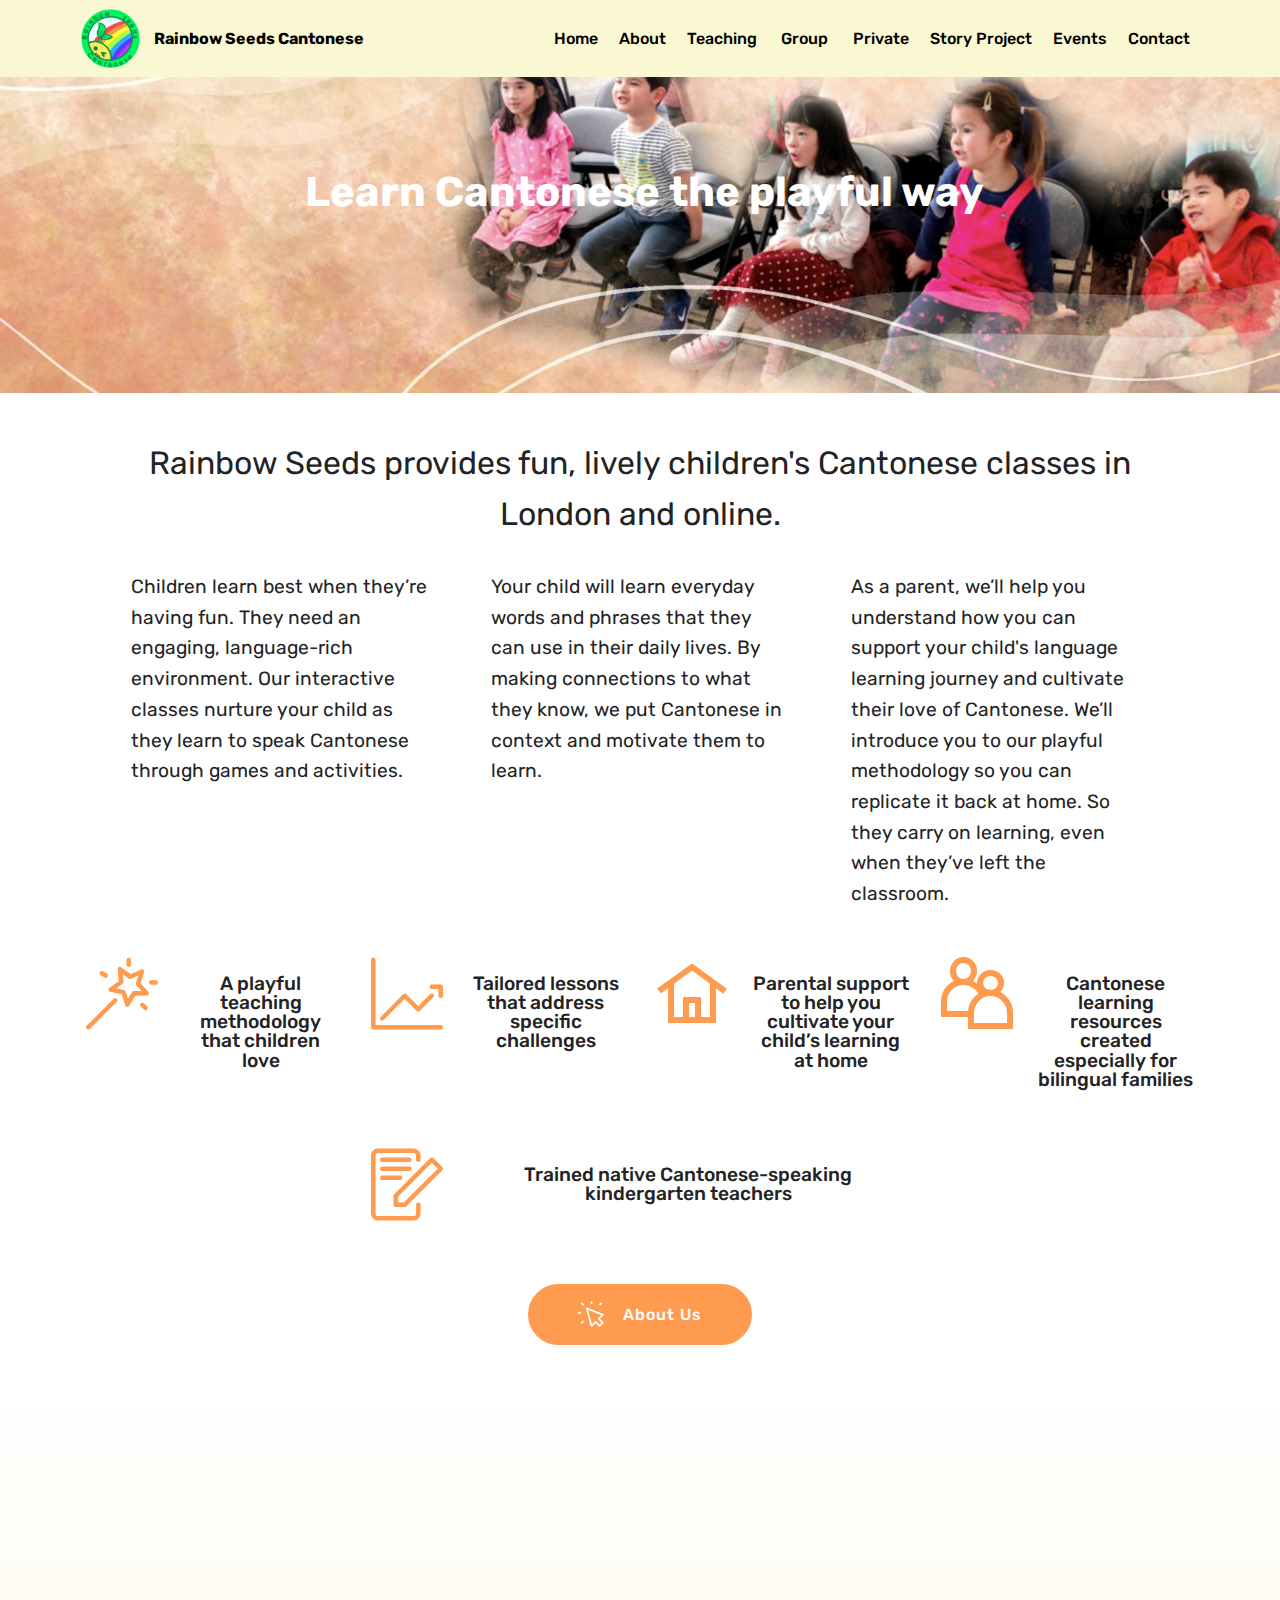
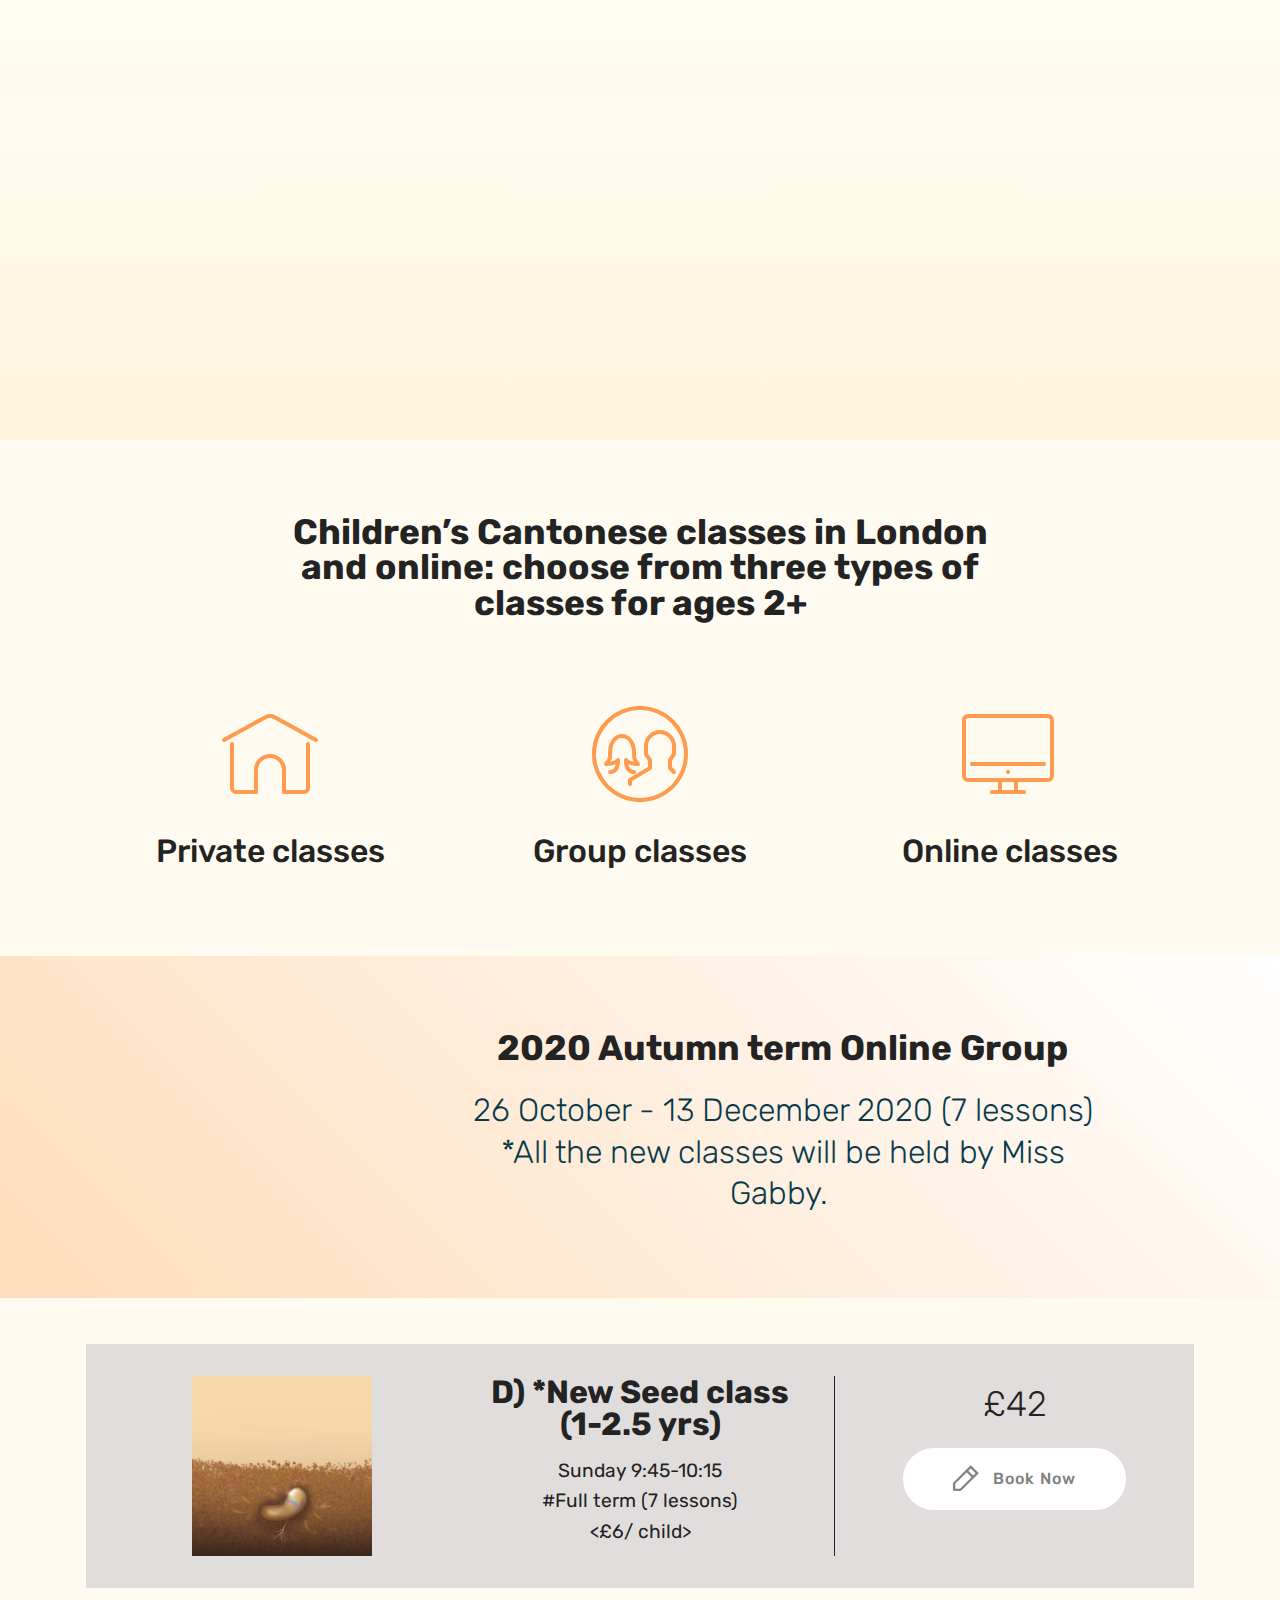
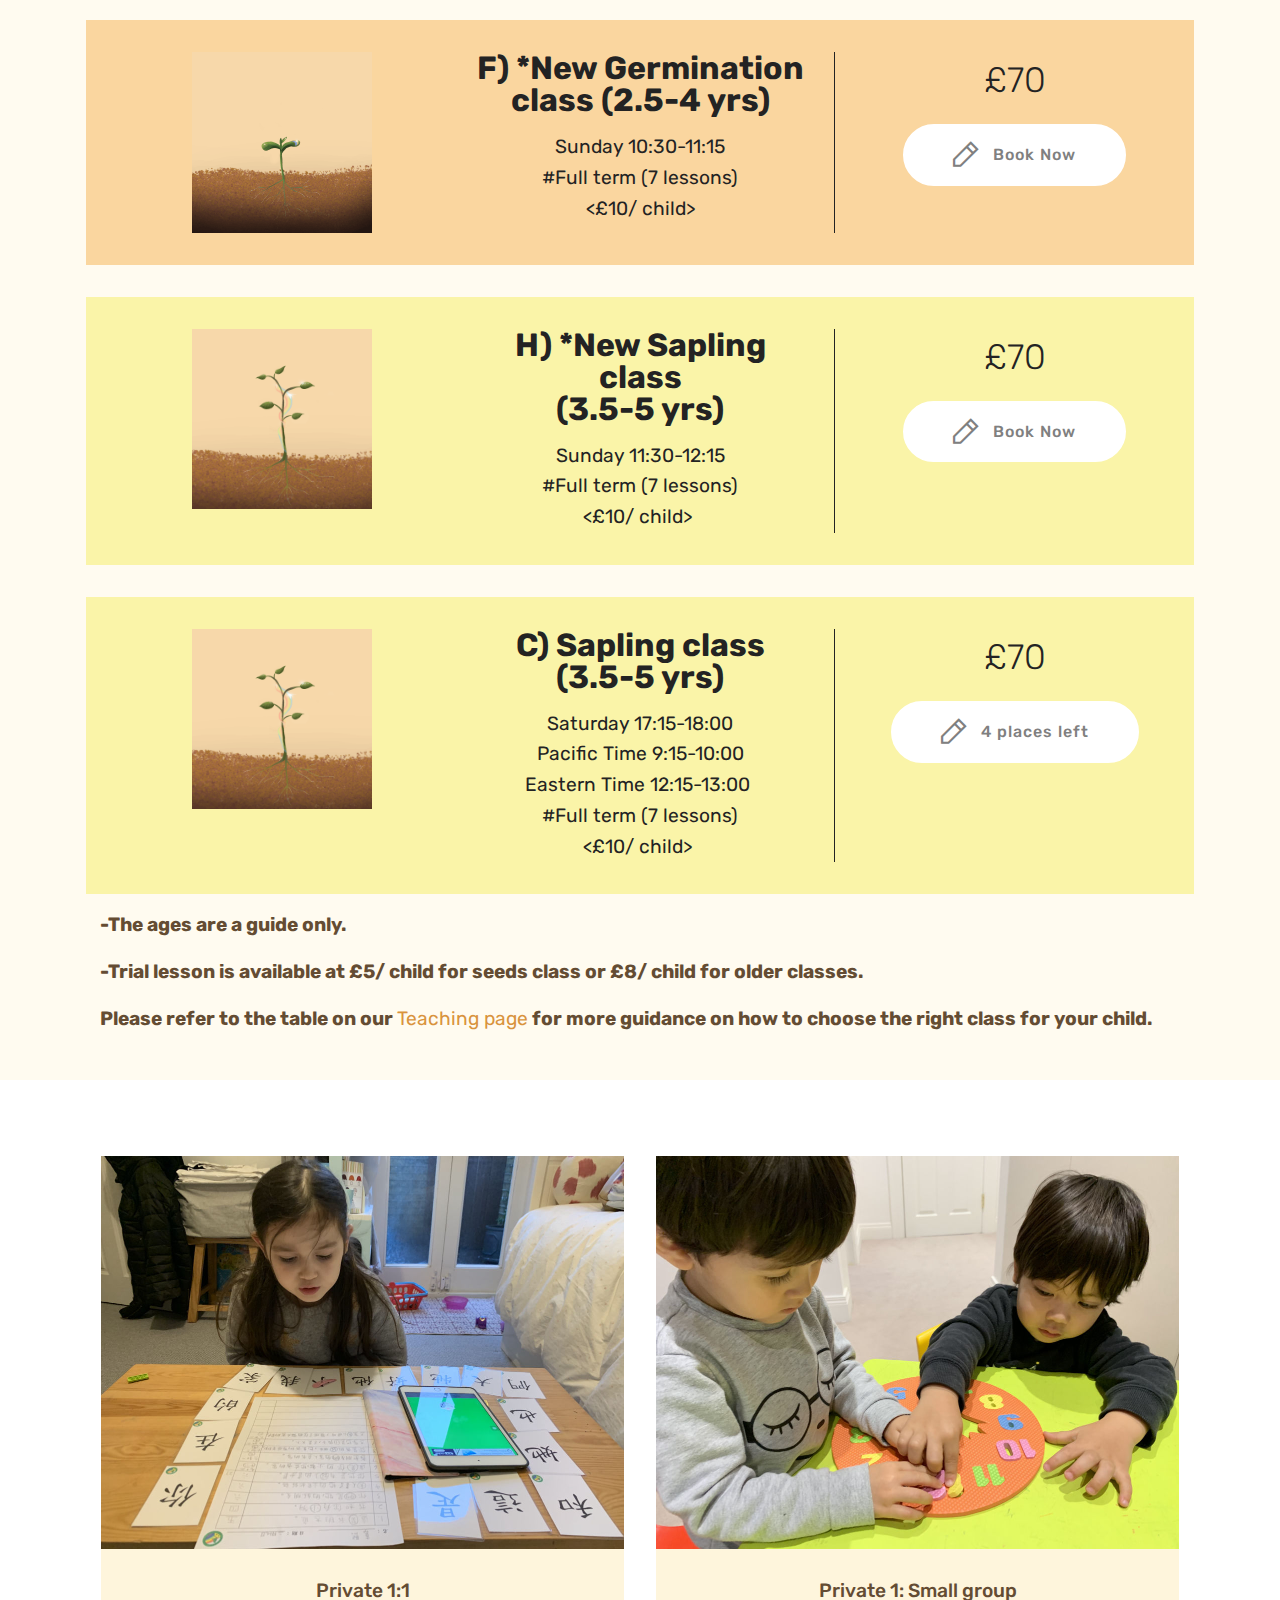
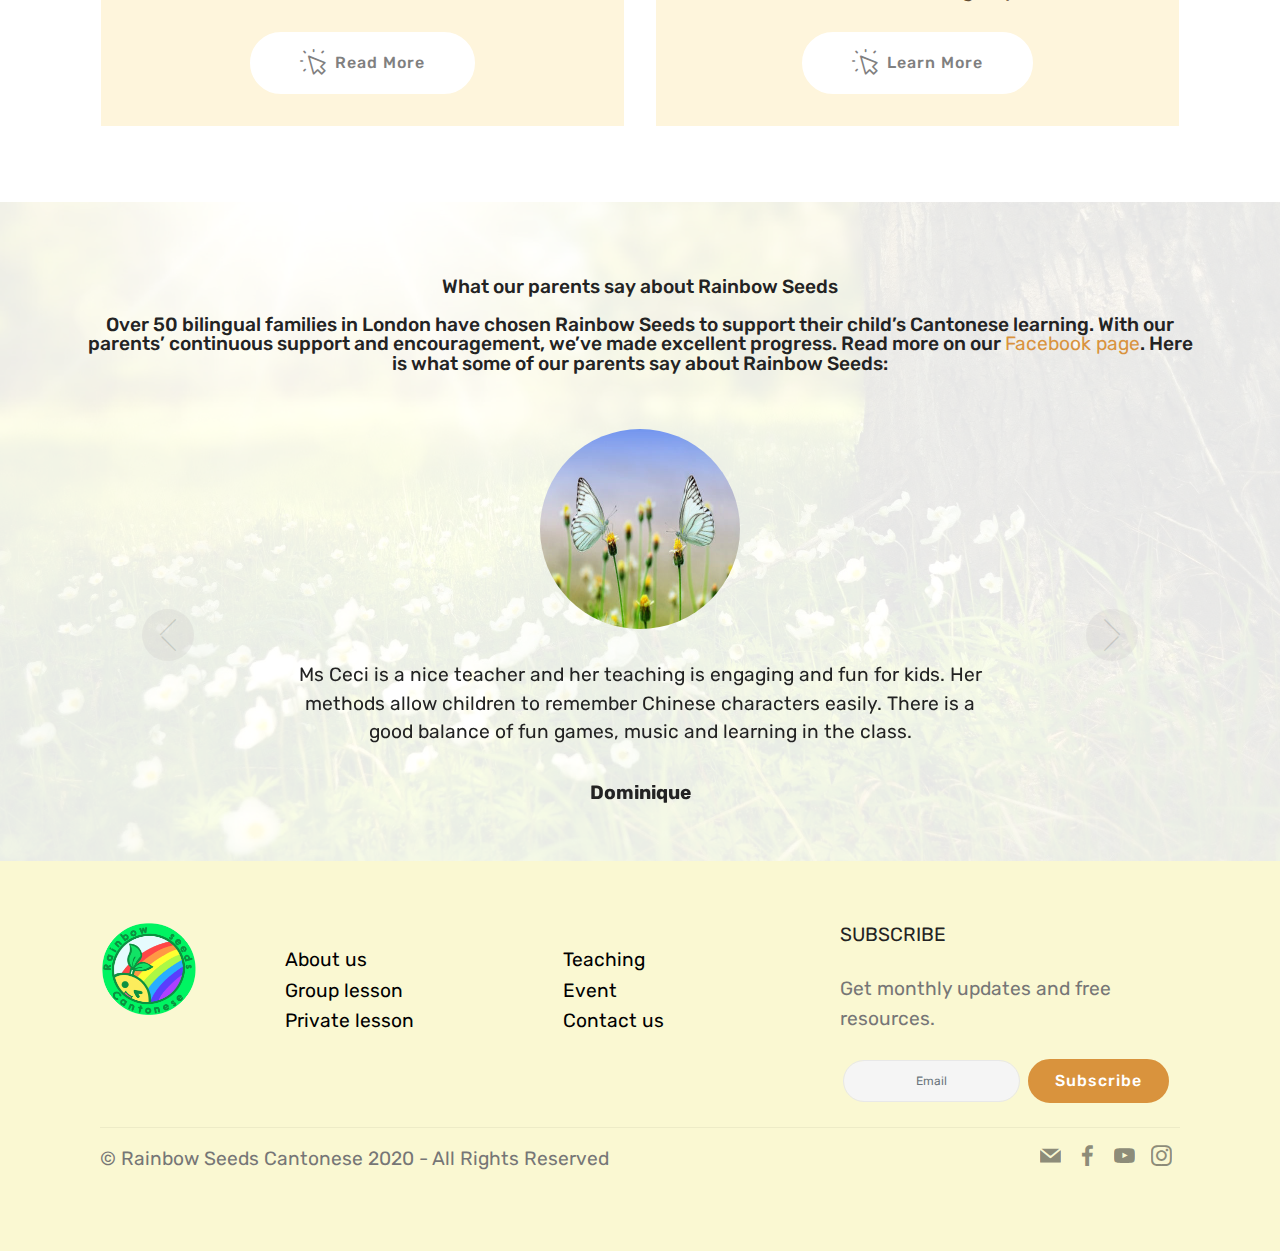
==== commit a458a13c: "1" ====
--- a/index.html
+++ b/index.html
@@ -55,13 +55,13 @@
                     <a class="nav-link link text-black display-4" href="index.html">Home</a>
                 </li><li class="nav-item"><a class="nav-link link text-black display-4" href="About.html">
                         About</a></li><li class="nav-item"><a class="nav-link link text-black display-4" href="page2.html" aria-expanded="false">Teaching</a></li><li class="nav-item"><a class="nav-link link text-black display-4" href="page5.html" aria-expanded="false">&nbsp;Group&nbsp;</a></li>
-                <li class="nav-item"><a class="nav-link link text-black display-4" href="page3.html" aria-expanded="false">Private</a></li><li class="nav-item"><a class="nav-link link text-black display-4" href="page8.html" aria-expanded="false">Story Project</a></li><li class="nav-item"><a class="nav-link link text-black display-4" href="page6.html" aria-expanded="false">Event</a></li><li class="nav-item"><a class="nav-link link text-black display-4" href="page9.html" aria-expanded="false">Contact</a></li></ul>
+                <li class="nav-item"><a class="nav-link link text-black display-4" href="page3.html" aria-expanded="false">Private</a></li><li class="nav-item"><a class="nav-link link text-black display-4" href="page8.html" aria-expanded="false">Story Project</a></li><li class="nav-item"><a class="nav-link link text-black display-4" href="page6.html" aria-expanded="false">Events</a></li><li class="nav-item"><a class="nav-link link text-black display-4" href="page9.html" aria-expanded="false">Contact</a></li></ul>
             
         </div>
     </nav>
 </section>
 
-<section class="engine"><a href="https://mobirise.info">Mobirise</a></section><section class="header1 cid-rRpYpA9rGK" id="header1-d">
+<section class="engine"><a href="https://mobirise.info/t">amp template</a></section><section class="header1 cid-rRpYpA9rGK" id="header1-d">
 
     
 
@@ -301,11 +301,11 @@
     <div class="container">
         <div class="row main justify-content-center">
             <div class="media-container-column col-12 col-lg-3 col-md-4">
-                <div class="mbr-section-btn align-left py-4"><a class="btn btn-info display-4" href="page5.html"><span class="mbrib-cursor-click mbr-iconfont mbr-iconfont-btn"></span>&nbsp; Group</a></div>
+                
             </div>
             <div class="media-container-column title col-12 col-lg-7 col-md-6">
                 <h2 class="align-right mbr-bold mbr-white pb-3 mbr-fonts-style display-2">2020 Autumn term Online Group</h2>
-                <h3 class="mbr-section-subtitle align-right mbr-light mbr-white mbr-fonts-style display-5">26 October - 13 December 2020 (7 lessons)<br>*All the new classes will be hold by Miss Gabby.&nbsp;<br></h3>
+                <h3 class="mbr-section-subtitle align-right mbr-light mbr-white mbr-fonts-style display-5">26 October - 13 December 2020 (7 lessons)<br>*All the new classes will be held by Miss Gabby.&nbsp;<br></h3>
             </div>
         </div>
     </div>
@@ -336,7 +336,7 @@
                             <div class="col-12 col-md-7 col-lg-4">
                                 <div class="wrapper col-left">
                                     <!--Title-->
-                                    <h4 class="card-title mbr-fonts-style display-5"><strong>*New Seed class</strong><br><strong>（1-2.5 yrs）</strong></h4>
+                                    <h4 class="card-title mbr-fonts-style display-5"><strong>D) *New Seed class</strong><br><strong>(1-2.5 yrs)</strong></h4>
                                     <!--Subtitle-->
                                     <p class="mbr-text mbr-fonts-style pt-3 display-7">Sunday 9:45-10:15<br>#Full term (7 lessons)<br>&lt;£6/ child&gt;<br>
                                     </p>
@@ -348,7 +348,7 @@
                                     <p class="mbr-text mbr-fonts-style col-right mbr-black align-center display-2">
                                         £42</p>
                                     <!--Btn-->
-                                    <div class="mbr-section-btn col-right align-center"><a href="https://mobirise.co" class="btn m-0 btn-info display-4"><span class="mobi-mbri mobi-mbri-edit-2 mbr-iconfont mbr-iconfont-btn"></span>&nbsp;Book Now</a></div>
+                                    <div class="mbr-section-btn col-right align-center"><a href="https://forms.gle/nbZDTQKxLAiKruNm7" class="btn m-0 btn-info display-4" target="_blank"><span class="mobi-mbri mobi-mbri-edit-2 mbr-iconfont mbr-iconfont-btn"></span>&nbsp;Book Now</a></div>
                                 </div>
                             </div>
                         </div>
@@ -388,7 +388,7 @@
                             <div class="col-12 col-md-7 col-lg-4">
                                 <div class="wrapper col-left">
                                     <!--Title-->
-                                    <h4 class="card-title mbr-fonts-style display-5"><strong>*New Germination class（2.5-4 yrs）</strong></h4>
+                                    <h4 class="card-title mbr-fonts-style display-5"><strong>F) *New Germination class (2.5-4 yrs)</strong></h4>
                                     <!--Subtitle-->
                                     <p class="mbr-text mbr-fonts-style pt-3 display-7">Sunday 10:30-11:15<br>#Full term (7 lessons)<br>&lt;£10/ child&gt;<br>
                                     </p>
@@ -401,7 +401,7 @@
                                         £70
                                     </p>
                                     <!--Btn-->
-                                    <div class="mbr-section-btn col-right align-center"><a href="https://mobirise.co" class="btn m-0 btn-info display-4"><span class="mobi-mbri mobi-mbri-edit-2 mbr-iconfont mbr-iconfont-btn"></span>&nbsp;Book Now</a></div>
+                                    <div class="mbr-section-btn col-right align-center"><a href="https://forms.gle/nbZDTQKxLAiKruNm7" class="btn m-0 btn-info display-4" target="_blank"><span class="mobi-mbri mobi-mbri-edit-2 mbr-iconfont mbr-iconfont-btn"></span>&nbsp;Book Now</a></div>
                                 </div>
                             </div>
                         </div>
@@ -441,7 +441,7 @@
                             <div class="col-12 col-md-7 col-lg-4">
                                 <div class="wrapper col-left">
                                     <!--Title-->
-                                    <h4 class="card-title mbr-fonts-style display-5"><strong>*New Sapling class</strong><br><strong>（3.5-5 yrs）</strong></h4>
+                                    <h4 class="card-title mbr-fonts-style display-5"><strong>H) *New Sapling class</strong><br><strong>(3.5-5 yrs)</strong></h4>
                                     <!--Subtitle-->
                                     <p class="mbr-text mbr-fonts-style pt-3 display-7">
                                         Sunday 11:30-12:15<br>#Full term (7 lessons)<br>&lt;£10/ child&gt;&nbsp;<br>
@@ -455,7 +455,7 @@
                                         £70
                                     </p>
                                     <!--Btn-->
-                                    <div class="mbr-section-btn col-right align-center"><a href="https://mobirise.co" class="btn m-0 btn-info display-4"><span class="mobi-mbri mobi-mbri-edit-2 mbr-iconfont mbr-iconfont-btn"></span>&nbsp;Book Now</a></div>
+                                    <div class="mbr-section-btn col-right align-center"><a href="https://forms.gle/nbZDTQKxLAiKruNm7" class="btn m-0 btn-info display-4" target="_blank"><span class="mobi-mbri mobi-mbri-edit-2 mbr-iconfont mbr-iconfont-btn"></span>&nbsp;Book Now</a></div>
                                 </div>
                             </div>
                         </div>
@@ -495,10 +495,10 @@
                             <div class="col-12 col-md-7 col-lg-4">
                                 <div class="wrapper col-left">
                                     <!--Title-->
-                                    <h4 class="card-title mbr-fonts-style display-5"><strong>USA Sapling class</strong><br><strong>（3.5-5 yrs）</strong></h4>
+                                    <h4 class="card-title mbr-fonts-style display-5"><strong>C) Sapling class</strong><br><strong>(3.5-5 yrs)</strong></h4>
                                     <!--Subtitle-->
                                     <p class="mbr-text mbr-fonts-style pt-3 display-7">
-                                        Saturday <br>Pacific Time 9:15-10:00<br>Eastern Time 12:15-13:00&nbsp;<br>#Full term (7 lessons)<br>&lt;£10/ child&gt;&nbsp;<br>
+                                        Saturday 17:15-18:00<br>Pacific Time 9:15-10:00<br>Eastern Time 12:15-13:00&nbsp;<br>#Full term (7 lessons)<br>&lt;£10/ child&gt;&nbsp;<br>
                                     </p>
                                 </div>
                             </div>
@@ -509,7 +509,7 @@
                                         £70
                                     </p>
                                     <!--Btn-->
-                                    <div class="mbr-section-btn col-right align-center"><a href="https://mobirise.co" class="btn m-0 btn-info display-4"><span class="mobi-mbri mobi-mbri-edit-2 mbr-iconfont mbr-iconfont-btn"></span>&nbsp;Book Now</a></div>
+                                    <div class="mbr-section-btn col-right align-center"><a href="https://forms.gle/nbZDTQKxLAiKruNm7" class="btn m-0 btn-info display-4" target="_blank"><span class="mobi-mbri mobi-mbri-edit-2 mbr-iconfont mbr-iconfont-btn"></span>&nbsp;4 places left</a></div>
                                 </div>
                             </div>
                         </div>
@@ -587,7 +587,7 @@
     </div>
 
     <div class="container text-center">
-        <h2 class="pb-5 mbr-fonts-style display-2">What our parents say about Rainbow Seeds<br><br>Over 50 bilingual families in London have chosen Rainbow Seeds to support their child’s Cantonese learning. With our parents’ continuous support and encouragement, we’ve made excellent progress. Here is what some of our parents say about Rainbow Seeds:</h2>
+        <h2 class="pb-5 mbr-fonts-style display-7">What our parents say about Rainbow Seeds<br><br>Over 50 bilingual families in London have chosen Rainbow Seeds to support their child’s Cantonese learning. With our parents’ continuous support and encouragement, we’ve made excellent progress. Read more on our <a href="https://www.facebook.com/pg/R.S.Cantonese/reviews/?ref=page_internal" class="text-danger" target="_blank">Facebook page</a>. Here is what some of our parents say about Rainbow Seeds:</h2>
 
         <div class="carousel slide" role="listbox" data-pause="true" data-keyboard="false" data-ride="carousel" data-interval="5000">
             <div class="carousel-inner">
@@ -712,7 +712,7 @@
                     Get monthly updates and free resources.</p>
                 <div class="media-container-column" data-form-type="formoid">
                     <!---Formbuilder Form--->
-                    <form action="https://mobirise.com/" method="POST" class="mbr-form form-with-styler" data-form-title="Mobirise Form"><input type="hidden" name="email" data-form-email="true" value="fMGuUnVZjfixbUxKjWeIyzpffsvDcQQeSqXzNUzxjJAkkzmTwuBWhs7A1WCcLJ/rjursIiz362TXSi63JIVMkFVxrnrcHfQbIgENnesjMRccgBfB0pUzZdd21XxjuESW">
+                    <form action="https://mobirise.com/" method="POST" class="mbr-form form-with-styler" data-form-title="Mobirise Form"><input type="hidden" name="email" data-form-email="true" value="fwP20u6YnGCJkIpzrQK0vGxJ3INQwwXtcIzDcsthIlPATpUM6Ab/FYtjPMNsql3D21RRBnvkestFr3Bo7Q/c8/wRzMX4A7aVZs6DbnnkF1tvyi3kglEzwIx2yPy0DmrG">
                         <div class="row form-inline justify-content-center">
                             <div hidden="hidden" data-form-alert="" class="alert alert-success col-12">Thanks for filling out the form!</div>
                             <div hidden="hidden" data-form-alert-danger="" class="alert alert-danger col-12">
--- a/assets/mobirise/css/mbr-additional.css
+++ b/assets/mobirise/css/mbr-additional.css
@@ -2208,14 +2208,25 @@
   padding-bottom: 90px;
   background-image: url("../../../assets/images/03-teaching-new-2000x519.jpg");
 }
+.cid-sdCtkFCuiB {
+  padding-top: 60px;
+  padding-bottom: 0px;
+  background-color: #ffffff;
+}
+.cid-sdCtkFCuiB .mbr-text {
+  color: #232323;
+}
 .cid-sdxKGiQDXc {
-  padding-top: 60px;
+  padding-top: 0px;
   padding-bottom: 60px;
   background-color: #ffffff;
 }
 .cid-sdxKGiQDXc .mbr-text,
 .cid-sdxKGiQDXc blockquote {
   color: #767676;
+}
+.cid-sdxKGiQDXc .mbr-text {
+  color: #232323;
 }
 .cid-s8z90Jr8bw {
   padding-top: 90px;
@@ -2223,7 +2234,8 @@
   background-color: #f9f292;
 }
 .cid-s8z90Jr8bw .mbr-section-subtitle {
-  color: #767676;
+  color: #232323;
+  text-align: left;
 }
 .cid-s8z90Jr8bw .container-table {
   margin: 0 auto;
@@ -2299,6 +2311,9 @@
 }
 .cid-s8z90Jr8bw .body-item {
   text-align: left;
+  color: #232323;
+}
+.cid-s8z90Jr8bw .head-item {
   color: #232323;
 }
 .cid-s8SgNMluSm {
@@ -2948,7 +2963,7 @@
   }
 }
 .cid-scSBJBJ62s .mbr-section-title {
-  text-align: center;
+  text-align: left;
   color: #232323;
 }
 .cid-scSBJBJ62s .mbr-text,
@@ -2956,11 +2971,15 @@
   text-align: left;
   color: #232323;
 }
+.cid-scSBJBJ62s P {
+  color: #232323;
+  text-align: left;
+}
 .cid-s8XErqMcMH {
   padding-top: 45px;
   padding-bottom: 45px;
-  background-color: #b1e4f5;
-  background: linear-gradient(45deg, #b1e4f5, #ffffff);
+  background-color: #b2ccd2;
+  background: linear-gradient(45deg, #b2ccd2, #ffffff);
 }
 @media (min-width: 992px) {
   .cid-s8XErqMcMH .mbr-figure {
@@ -2988,7 +3007,7 @@
 .cid-rRwdKeFM1i {
   padding-top: 90px;
   padding-bottom: 90px;
-  background-color: #cfedf8;
+  background-color: #b2ccd2;
 }
 .cid-rRwdKeFM1i .pricing {
   padding: 3.3rem;
@@ -3027,12 +3046,13 @@
 }
 .cid-rRwdKeFM1i P {
   text-align: left;
+  color: #232323;
 }
 .cid-sda9Z4bbvi {
   padding-top: 45px;
   padding-bottom: 45px;
-  background-color: #faf4a8;
-  background: linear-gradient(45deg, #faf4a8, #ffffff);
+  background-color: #fad69f;
+  background: linear-gradient(45deg, #fad69f, #ffffff);
 }
 @media (min-width: 992px) {
   .cid-sda9Z4bbvi .mbr-figure {
@@ -3060,7 +3080,7 @@
 .cid-sdaazwlQxw {
   padding-top: 90px;
   padding-bottom: 90px;
-  background-color: #faf4a8;
+  background-color: #fad69f;
 }
 .cid-sdaazwlQxw .pricing {
   padding: 3.3rem;
@@ -3099,6 +3119,7 @@
 }
 .cid-sdaazwlQxw P {
   text-align: left;
+  color: #232323;
 }
 .cid-sdxlpjQ1rb {
   padding-top: 60px;
@@ -3831,7 +3852,7 @@
 }
 .cid-sdwZoafbHD {
   padding-top: 0px;
-  padding-bottom: 45px;
+  padding-bottom: 0px;
   background-color: #fffbf0;
 }
 .cid-sdwZoafbHD h4 {
@@ -3900,6 +3921,77 @@
 .cid-sdwZoafbHD .card-title {
   text-align: center;
 }
+.cid-sdxJtPGOyx {
+  padding-top: 0px;
+  padding-bottom: 45px;
+  background-color: #fffbf0;
+}
+.cid-sdxJtPGOyx h4 {
+  font-weight: 500;
+  margin-bottom: 0;
+  text-align: left;
+}
+.cid-sdxJtPGOyx p {
+  color: #767676;
+  margin: 0;
+}
+.cid-sdxJtPGOyx .card-box {
+  background-color: #faf4a8;
+  padding: 2rem;
+}
+.cid-sdxJtPGOyx .mbr-section-btn {
+  padding-top: 1rem;
+}
+.cid-sdxJtPGOyx .card-wrapper {
+  position: relative;
+  box-shadow: 0px 0px 0px 0px rgba(0, 0, 0, 0);
+  transition: box-shadow 0.3s;
+}
+.cid-sdxJtPGOyx .card-wrapper:hover {
+  box-shadow: 0px 0px 30px 0px rgba(0, 0, 0, 0.05);
+  transition: box-shadow 0.3s;
+}
+.cid-sdxJtPGOyx .wrapper {
+  height: 100%;
+  display: flex;
+  flex-direction: column;
+  justify-content: flex-start;
+}
+.cid-sdxJtPGOyx .border_wrapper {
+  border-left: 1px solid #232323;
+  padding-left: 2rem;
+}
+@media (max-width: 991px) {
+  .cid-sdxJtPGOyx .border_wrapper {
+    border-left: none;
+    padding-left: 0;
+  }
+  .cid-sdxJtPGOyx .mbr-section-btn a {
+    padding: 1rem 2rem;
+  }
+  .cid-sdxJtPGOyx .mbr-figure {
+    padding-bottom: 2rem;
+  }
+}
+@media (max-width: 767px) {
+  .cid-sdxJtPGOyx .wrapper {
+    align-items: center;
+    text-align: center;
+  }
+  .cid-sdxJtPGOyx .col-left h4 {
+    padding-top: 1rem;
+  }
+  .cid-sdxJtPGOyx p.col-right {
+    padding-top: 1rem;
+  }
+}
+.cid-sdxJtPGOyx P {
+  text-align: center;
+  color: #232323;
+}
+.cid-sdxJtPGOyx .card-title {
+  text-align: center;
+}
 .cid-sdwYs1e2Af {
   padding-top: 45px;
   padding-bottom: 30px;
@@ -4336,7 +4428,7 @@
 }
 .cid-sdwYud5cg9 {
   padding-top: 0px;
-  padding-bottom: 45px;
+  padding-bottom: 0px;
   background-color: #fffbf0;
 }
 .cid-sdwYud5cg9 h4 {
@@ -4405,85 +4497,6 @@
 .cid-sdwYud5cg9 .card-title {
   text-align: center;
 }
-.cid-sdxJB3c4i2 {
-  padding-top: 45px;
-  padding-bottom: 30px;
-  background-color: #ffffff;
-}
-.cid-sdxJB3c4i2 .mbr-section-subtitle {
-  color: #767676;
-}
-.cid-sdxJtPGOyx {
-  padding-top: 45px;
-  padding-bottom: 0px;
-  background-color: #fffbf0;
-}
-.cid-sdxJtPGOyx h4 {
-  font-weight: 500;
-  margin-bottom: 0;
-  text-align: left;
-}
-.cid-sdxJtPGOyx p {
-  color: #767676;
-  margin: 0;
-}
-.cid-sdxJtPGOyx .card-box {
-  background-color: #faf4a8;
-  padding: 2rem;
-}
-.cid-sdxJtPGOyx .mbr-section-btn {
-  padding-top: 1rem;
-}
-.cid-sdxJtPGOyx .card-wrapper {
-  position: relative;
-  box-shadow: 0px 0px 0px 0px rgba(0, 0, 0, 0);
-  transition: box-shadow 0.3s;
-}
-.cid-sdxJtPGOyx .card-wrapper:hover {
-  box-shadow: 0px 0px 30px 0px rgba(0, 0, 0, 0.05);
-  transition: box-shadow 0.3s;
-}
-.cid-sdxJtPGOyx .wrapper {
-  height: 100%;
-  display: flex;
-  flex-direction: column;
-  justify-content: flex-start;
-}
-.cid-sdxJtPGOyx .border_wrapper {
-  border-left: 1px solid #232323;
-  padding-left: 2rem;
-}
-@media (max-width: 991px) {
-  .cid-sdxJtPGOyx .border_wrapper {
-    border-left: none;
-    padding-left: 0;
-  }
-  .cid-sdxJtPGOyx .mbr-section-btn a {
-    padding: 1rem 2rem;
-  }
-  .cid-sdxJtPGOyx .mbr-figure {
-    padding-bottom: 2rem;
-  }
-}
-@media (max-width: 767px) {
-  .cid-sdxJtPGOyx .wrapper {
-    align-items: center;
-    text-align: center;
-  }
-  .cid-sdxJtPGOyx .col-left h4 {
-    padding-top: 1rem;
-  }
-  .cid-sdxJtPGOyx p.col-right {
-    padding-top: 1rem;
-  }
-}
-.cid-sdxJtPGOyx P {
-  text-align: center;
-  color: #232323;
-}
-.cid-sdxJtPGOyx .card-title {
-  text-align: center;
-}
 .cid-sdxFabzvON {
   padding-top: 0px;
   padding-bottom: 30px;
@@ -4505,7 +4518,7 @@
   background-color: #ffffff;
 }
 .cid-sda1TvbtTX .mbr-section-subtitle {
-  color: #767676;
+  color: #232323;
 }
 .cid-sda1UclEMU {
   padding-top: 0px;
@@ -7081,7 +7094,7 @@
 .cid-sdx82prVOX {
   padding-top: 45px;
   padding-bottom: 45px;
-  background-color: #e9fdff;
+  background-color: #d9ecf0;
 }
 .cid-sdx82prVOX .mbr-section-subtitle {
   color: #232323;
--- a/assets/mobirise/css/mbr-additional.css
+++ b/assets/mobirise/css/mbr-additional.css
@@ -2208,14 +2208,25 @@
   padding-bottom: 90px;
   background-image: url("../../../assets/images/03-teaching-new-2000x519.jpg");
 }
+.cid-sdCtkFCuiB {
+  padding-top: 60px;
+  padding-bottom: 0px;
+  background-color: #ffffff;
+}
+.cid-sdCtkFCuiB .mbr-text {
+  color: #232323;
+}
 .cid-sdxKGiQDXc {
-  padding-top: 60px;
+  padding-top: 0px;
   padding-bottom: 60px;
   background-color: #ffffff;
 }
 .cid-sdxKGiQDXc .mbr-text,
 .cid-sdxKGiQDXc blockquote {
   color: #767676;
+}
+.cid-sdxKGiQDXc .mbr-text {
+  color: #232323;
 }
 .cid-s8z90Jr8bw {
   padding-top: 90px;
@@ -2223,7 +2234,8 @@
   background-color: #f9f292;
 }
 .cid-s8z90Jr8bw .mbr-section-subtitle {
-  color: #767676;
+  color: #232323;
+  text-align: left;
 }
 .cid-s8z90Jr8bw .container-table {
   margin: 0 auto;
@@ -2299,6 +2311,9 @@
 }
 .cid-s8z90Jr8bw .body-item {
   text-align: left;
+  color: #232323;
+}
+.cid-s8z90Jr8bw .head-item {
   color: #232323;
 }
 .cid-s8SgNMluSm {
@@ -2948,7 +2963,7 @@
   }
 }
 .cid-scSBJBJ62s .mbr-section-title {
-  text-align: center;
+  text-align: left;
   color: #232323;
 }
 .cid-scSBJBJ62s .mbr-text,
@@ -2956,11 +2971,15 @@
   text-align: left;
   color: #232323;
 }
+.cid-scSBJBJ62s P {
+  color: #232323;
+  text-align: left;
+}
 .cid-s8XErqMcMH {
   padding-top: 45px;
   padding-bottom: 45px;
-  background-color: #b1e4f5;
-  background: linear-gradient(45deg, #b1e4f5, #ffffff);
+  background-color: #b2ccd2;
+  background: linear-gradient(45deg, #b2ccd2, #ffffff);
 }
 @media (min-width: 992px) {
   .cid-s8XErqMcMH .mbr-figure {
@@ -2988,7 +3007,7 @@
 .cid-rRwdKeFM1i {
   padding-top: 90px;
   padding-bottom: 90px;
-  background-color: #cfedf8;
+  background-color: #b2ccd2;
 }
 .cid-rRwdKeFM1i .pricing {
   padding: 3.3rem;
@@ -3027,12 +3046,13 @@
 }
 .cid-rRwdKeFM1i P {
   text-align: left;
+  color: #232323;
 }
 .cid-sda9Z4bbvi {
   padding-top: 45px;
   padding-bottom: 45px;
-  background-color: #faf4a8;
-  background: linear-gradient(45deg, #faf4a8, #ffffff);
+  background-color: #fad69f;
+  background: linear-gradient(45deg, #fad69f, #ffffff);
 }
 @media (min-width: 992px) {
   .cid-sda9Z4bbvi .mbr-figure {
@@ -3060,7 +3080,7 @@
 .cid-sdaazwlQxw {
   padding-top: 90px;
   padding-bottom: 90px;
-  background-color: #faf4a8;
+  background-color: #fad69f;
 }
 .cid-sdaazwlQxw .pricing {
   padding: 3.3rem;
@@ -3099,6 +3119,7 @@
 }
 .cid-sdaazwlQxw P {
   text-align: left;
+  color: #232323;
 }
 .cid-sdxlpjQ1rb {
   padding-top: 60px;
@@ -3831,7 +3852,7 @@
 }
 .cid-sdwZoafbHD {
   padding-top: 0px;
-  padding-bottom: 45px;
+  padding-bottom: 0px;
   background-color: #fffbf0;
 }
 .cid-sdwZoafbHD h4 {
@@ -3900,6 +3921,77 @@
 .cid-sdwZoafbHD .card-title {
   text-align: center;
 }
+.cid-sdxJtPGOyx {
+  padding-top: 0px;
+  padding-bottom: 45px;
+  background-color: #fffbf0;
+}
+.cid-sdxJtPGOyx h4 {
+  font-weight: 500;
+  margin-bottom: 0;
+  text-align: left;
+}
+.cid-sdxJtPGOyx p {
+  color: #767676;
+  margin: 0;
+}
+.cid-sdxJtPGOyx .card-box {
+  background-color: #faf4a8;
+  padding: 2rem;
+}
+.cid-sdxJtPGOyx .mbr-section-btn {
+  padding-top: 1rem;
+}
+.cid-sdxJtPGOyx .card-wrapper {
+  position: relative;
+  box-shadow: 0px 0px 0px 0px rgba(0, 0, 0, 0);
+  transition: box-shadow 0.3s;
+}
+.cid-sdxJtPGOyx .card-wrapper:hover {
+  box-shadow: 0px 0px 30px 0px rgba(0, 0, 0, 0.05);
+  transition: box-shadow 0.3s;
+}
+.cid-sdxJtPGOyx .wrapper {
+  height: 100%;
+  display: flex;
+  flex-direction: column;
+  justify-content: flex-start;
+}
+.cid-sdxJtPGOyx .border_wrapper {
+  border-left: 1px solid #232323;
+  padding-left: 2rem;
+}
+@media (max-width: 991px) {
+  .cid-sdxJtPGOyx .border_wrapper {
+    border-left: none;
+    padding-left: 0;
+  }
+  .cid-sdxJtPGOyx .mbr-section-btn a {
+    padding: 1rem 2rem;
+  }
+  .cid-sdxJtPGOyx .mbr-figure {
+    padding-bottom: 2rem;
+  }
+}
+@media (max-width: 767px) {
+  .cid-sdxJtPGOyx .wrapper {
+    align-items: center;
+    text-align: center;
+  }
+  .cid-sdxJtPGOyx .col-left h4 {
+    padding-top: 1rem;
+  }
+  .cid-sdxJtPGOyx p.col-right {
+    padding-top: 1rem;
+  }
+}
+.cid-sdxJtPGOyx P {
+  text-align: center;
+  color: #232323;
+}
+.cid-sdxJtPGOyx .card-title {
+  text-align: center;
+}
 .cid-sdwYs1e2Af {
   padding-top: 45px;
   padding-bottom: 30px;
@@ -4336,7 +4428,7 @@
 }
 .cid-sdwYud5cg9 {
   padding-top: 0px;
-  padding-bottom: 45px;
+  padding-bottom: 0px;
   background-color: #fffbf0;
 }
 .cid-sdwYud5cg9 h4 {
@@ -4405,85 +4497,6 @@
 .cid-sdwYud5cg9 .card-title {
   text-align: center;
 }
-.cid-sdxJB3c4i2 {
-  padding-top: 45px;
-  padding-bottom: 30px;
-  background-color: #ffffff;
-}
-.cid-sdxJB3c4i2 .mbr-section-subtitle {
-  color: #767676;
-}
-.cid-sdxJtPGOyx {
-  padding-top: 45px;
-  padding-bottom: 0px;
-  background-color: #fffbf0;
-}
-.cid-sdxJtPGOyx h4 {
-  font-weight: 500;
-  margin-bottom: 0;
-  text-align: left;
-}
-.cid-sdxJtPGOyx p {
-  color: #767676;
-  margin: 0;
-}
-.cid-sdxJtPGOyx .card-box {
-  background-color: #faf4a8;
-  padding: 2rem;
-}
-.cid-sdxJtPGOyx .mbr-section-btn {
-  padding-top: 1rem;
-}
-.cid-sdxJtPGOyx .card-wrapper {
-  position: relative;
-  box-shadow: 0px 0px 0px 0px rgba(0, 0, 0, 0);
-  transition: box-shadow 0.3s;
-}
-.cid-sdxJtPGOyx .card-wrapper:hover {
-  box-shadow: 0px 0px 30px 0px rgba(0, 0, 0, 0.05);
-  transition: box-shadow 0.3s;
-}
-.cid-sdxJtPGOyx .wrapper {
-  height: 100%;
-  display: flex;
-  flex-direction: column;
-  justify-content: flex-start;
-}
-.cid-sdxJtPGOyx .border_wrapper {
-  border-left: 1px solid #232323;
-  padding-left: 2rem;
-}
-@media (max-width: 991px) {
-  .cid-sdxJtPGOyx .border_wrapper {
-    border-left: none;
-    padding-left: 0;
-  }
-  .cid-sdxJtPGOyx .mbr-section-btn a {
-    padding: 1rem 2rem;
-  }
-  .cid-sdxJtPGOyx .mbr-figure {
-    padding-bottom: 2rem;
-  }
-}
-@media (max-width: 767px) {
-  .cid-sdxJtPGOyx .wrapper {
-    align-items: center;
-    text-align: center;
-  }
-  .cid-sdxJtPGOyx .col-left h4 {
-    padding-top: 1rem;
-  }
-  .cid-sdxJtPGOyx p.col-right {
-    padding-top: 1rem;
-  }
-}
-.cid-sdxJtPGOyx P {
-  text-align: center;
-  color: #232323;
-}
-.cid-sdxJtPGOyx .card-title {
-  text-align: center;
-}
 .cid-sdxFabzvON {
   padding-top: 0px;
   padding-bottom: 30px;
@@ -4505,7 +4518,7 @@
   background-color: #ffffff;
 }
 .cid-sda1TvbtTX .mbr-section-subtitle {
-  color: #767676;
+  color: #232323;
 }
 .cid-sda1UclEMU {
   padding-top: 0px;
@@ -7081,7 +7094,7 @@
 .cid-sdx82prVOX {
   padding-top: 45px;
   padding-bottom: 45px;
-  background-color: #e9fdff;
+  background-color: #d9ecf0;
 }
 .cid-sdx82prVOX .mbr-section-subtitle {
   color: #232323;
